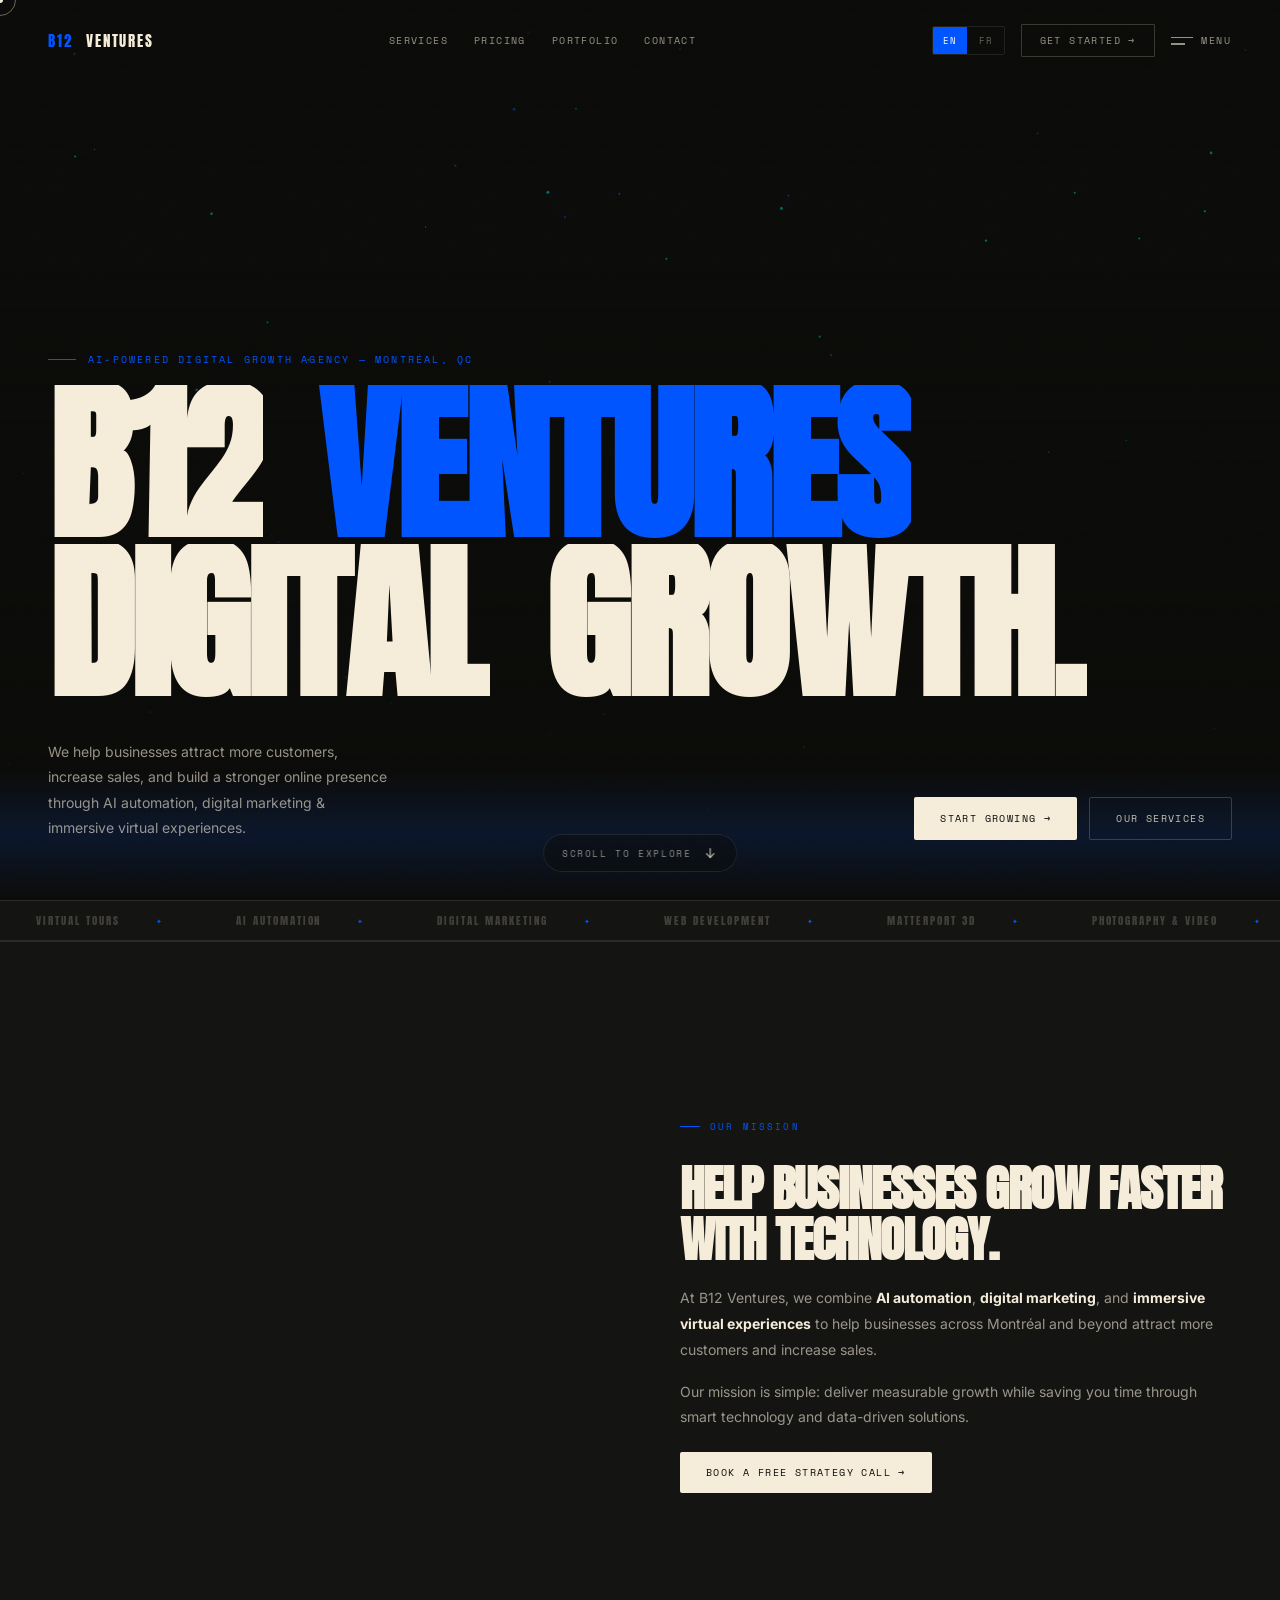
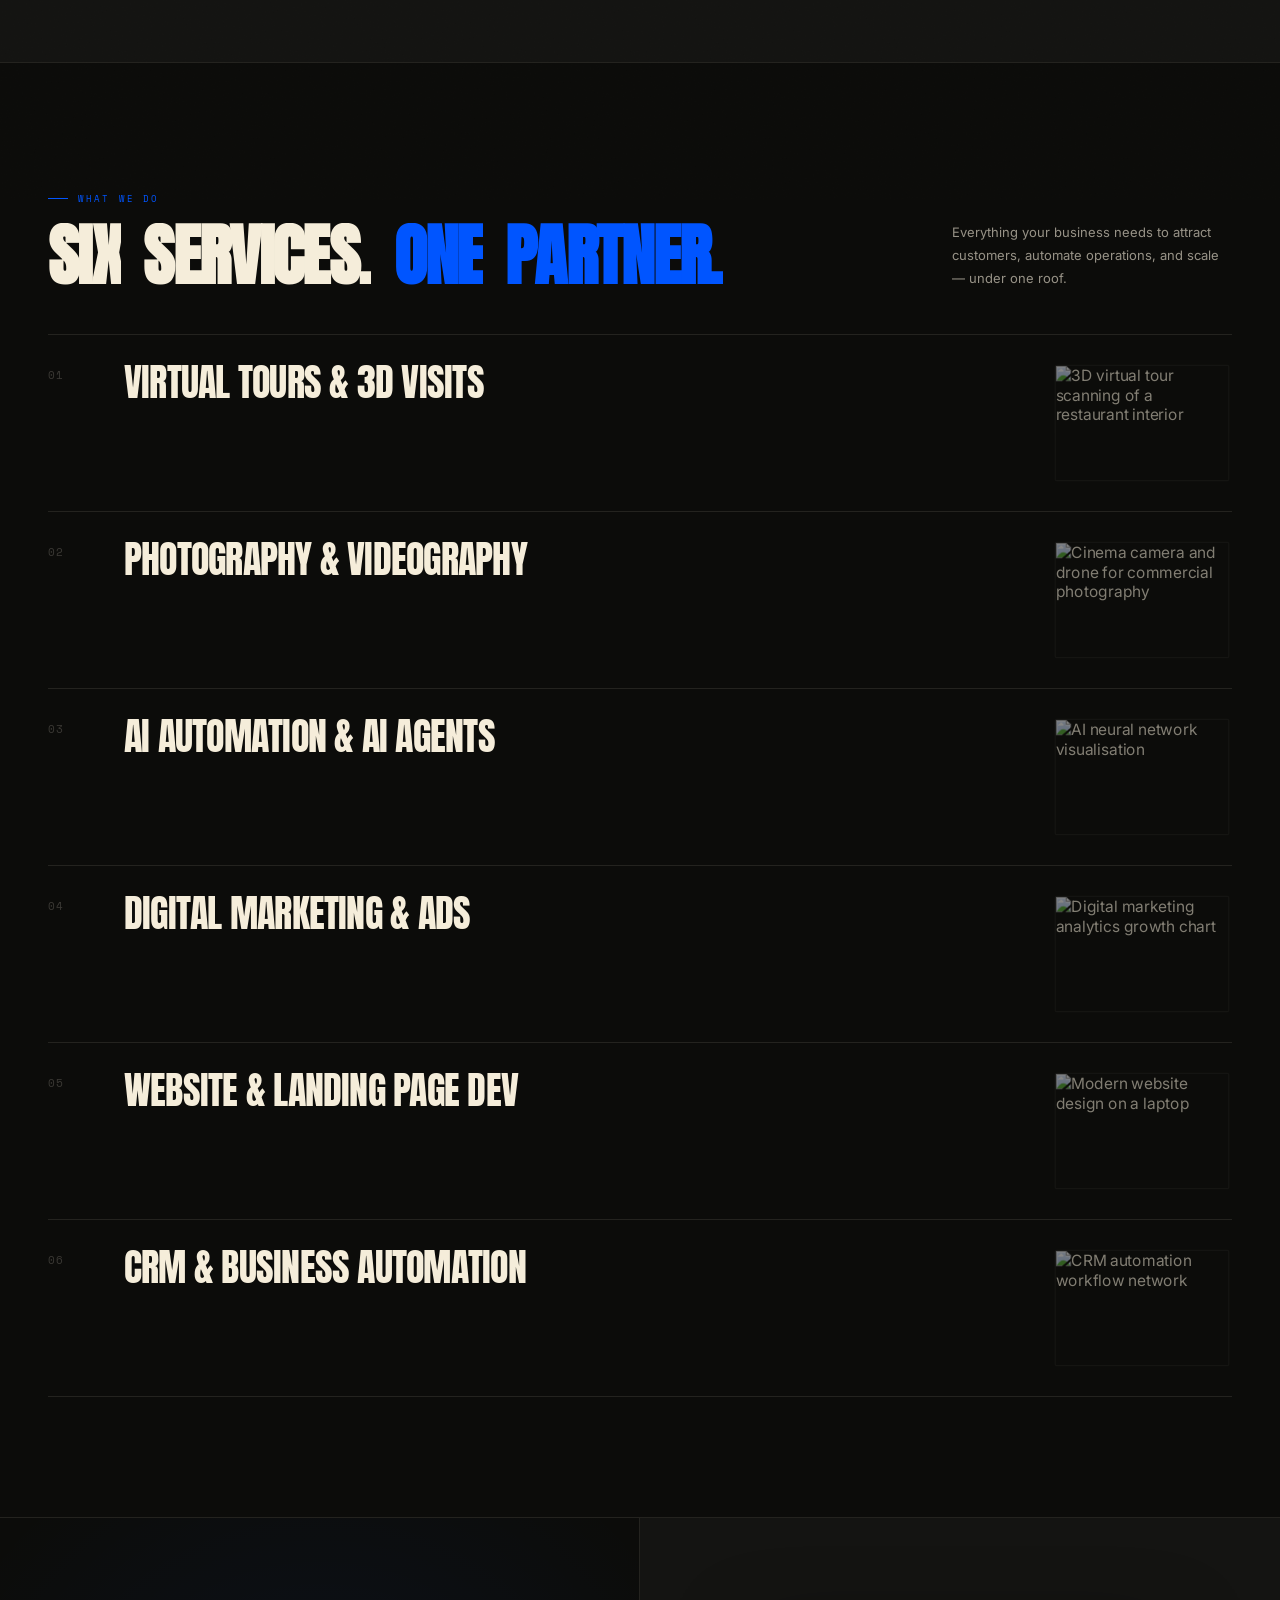
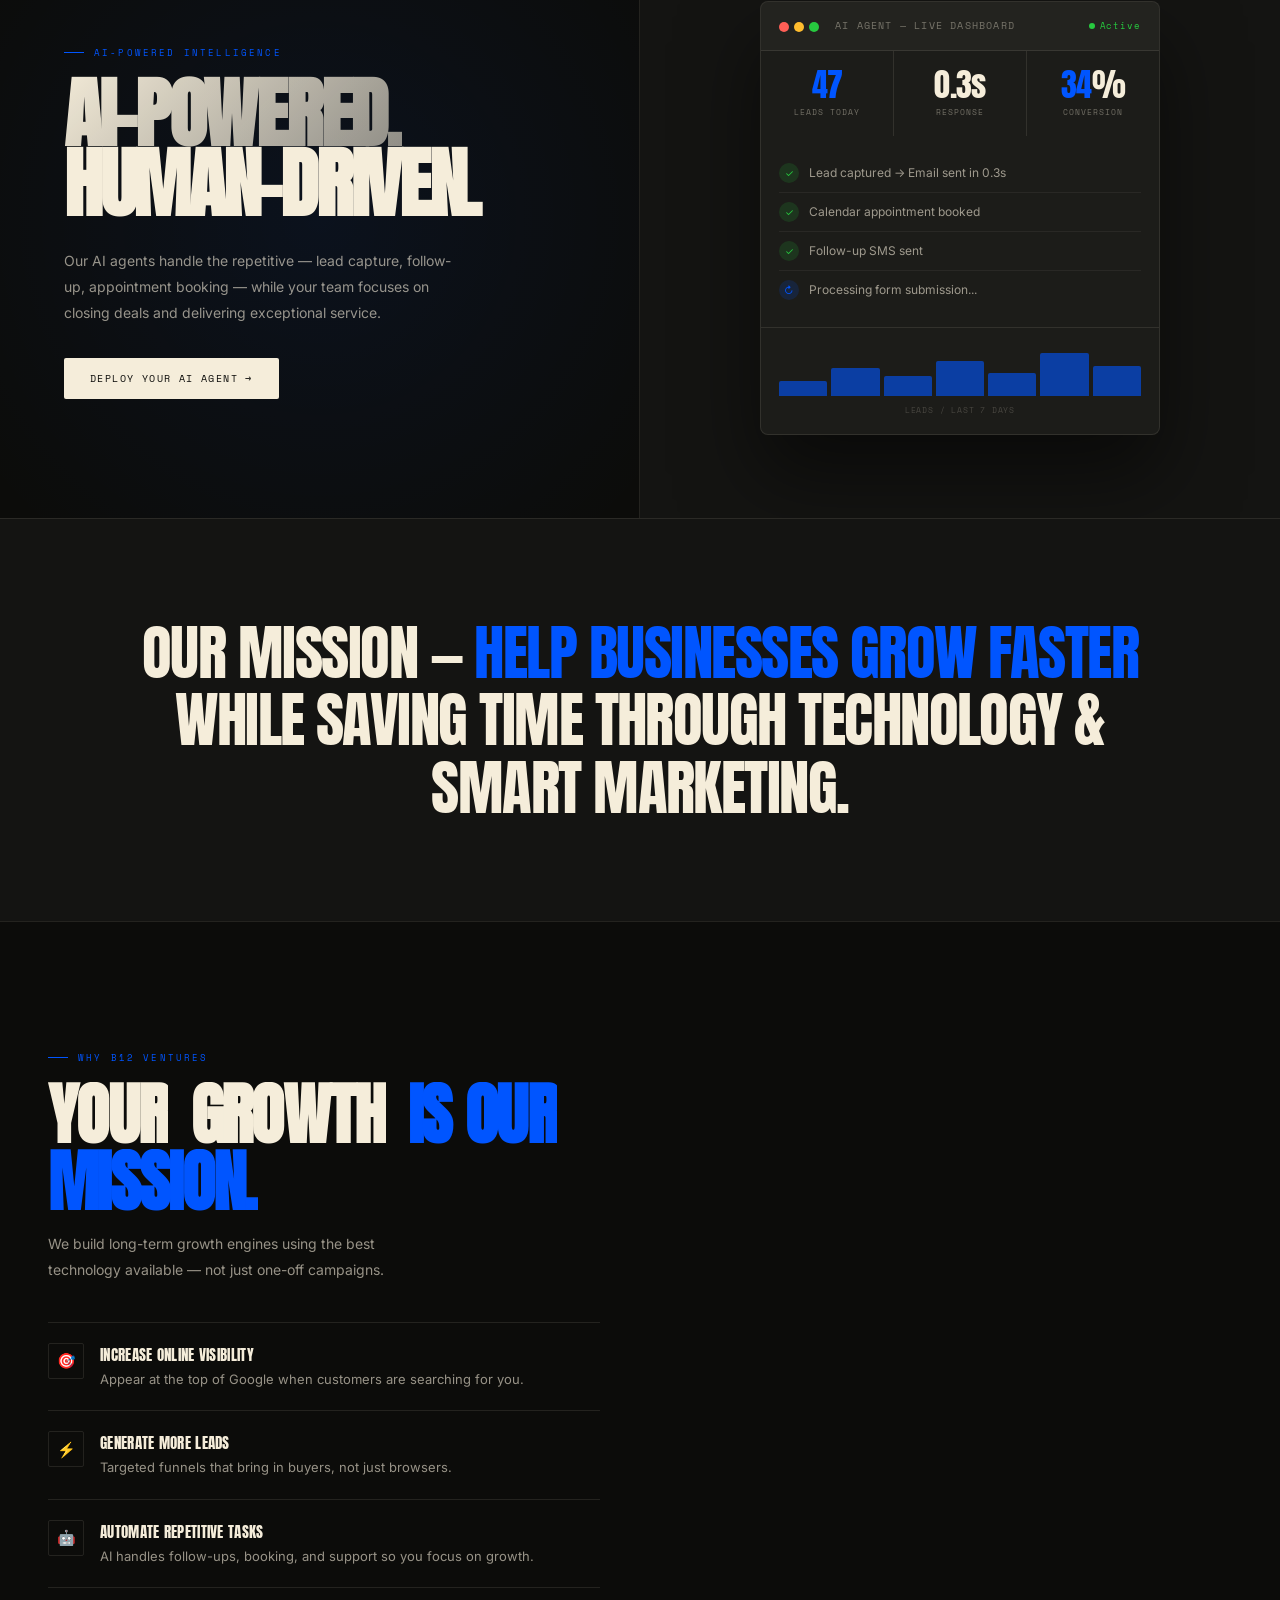
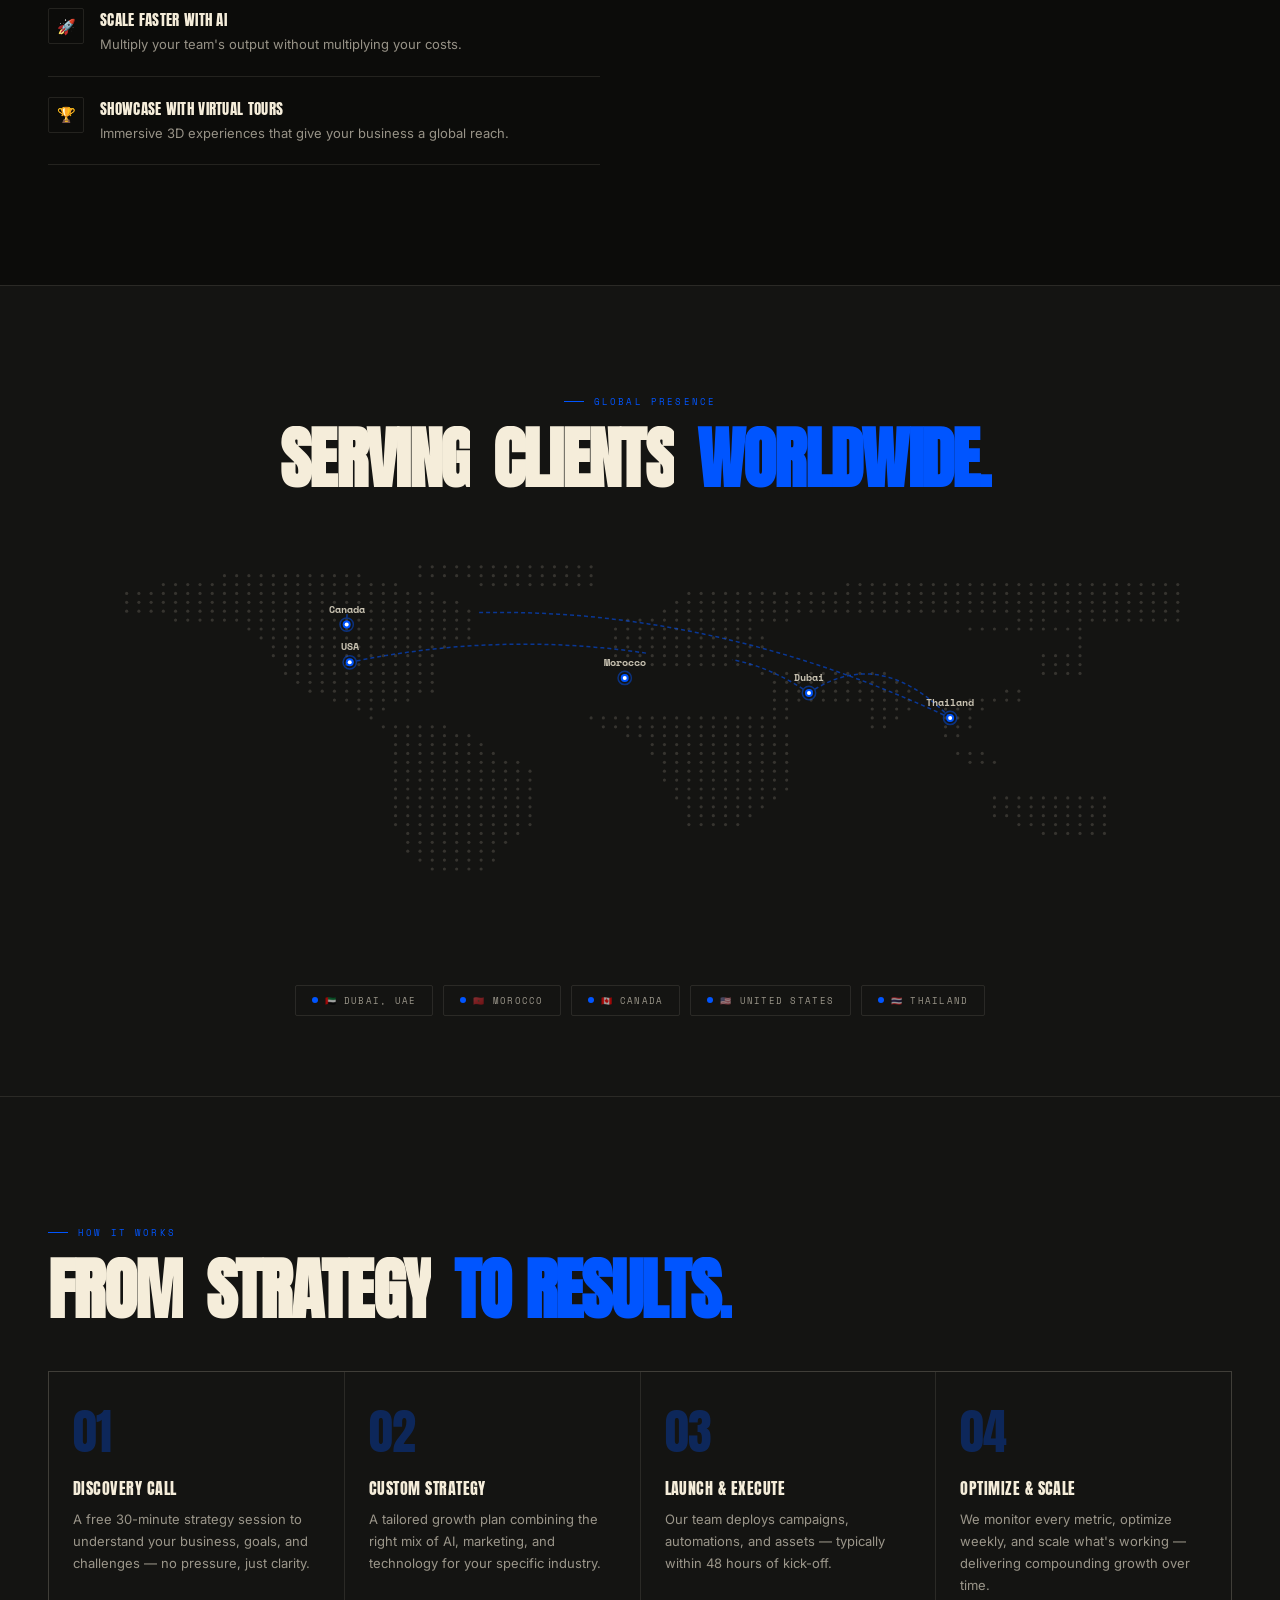
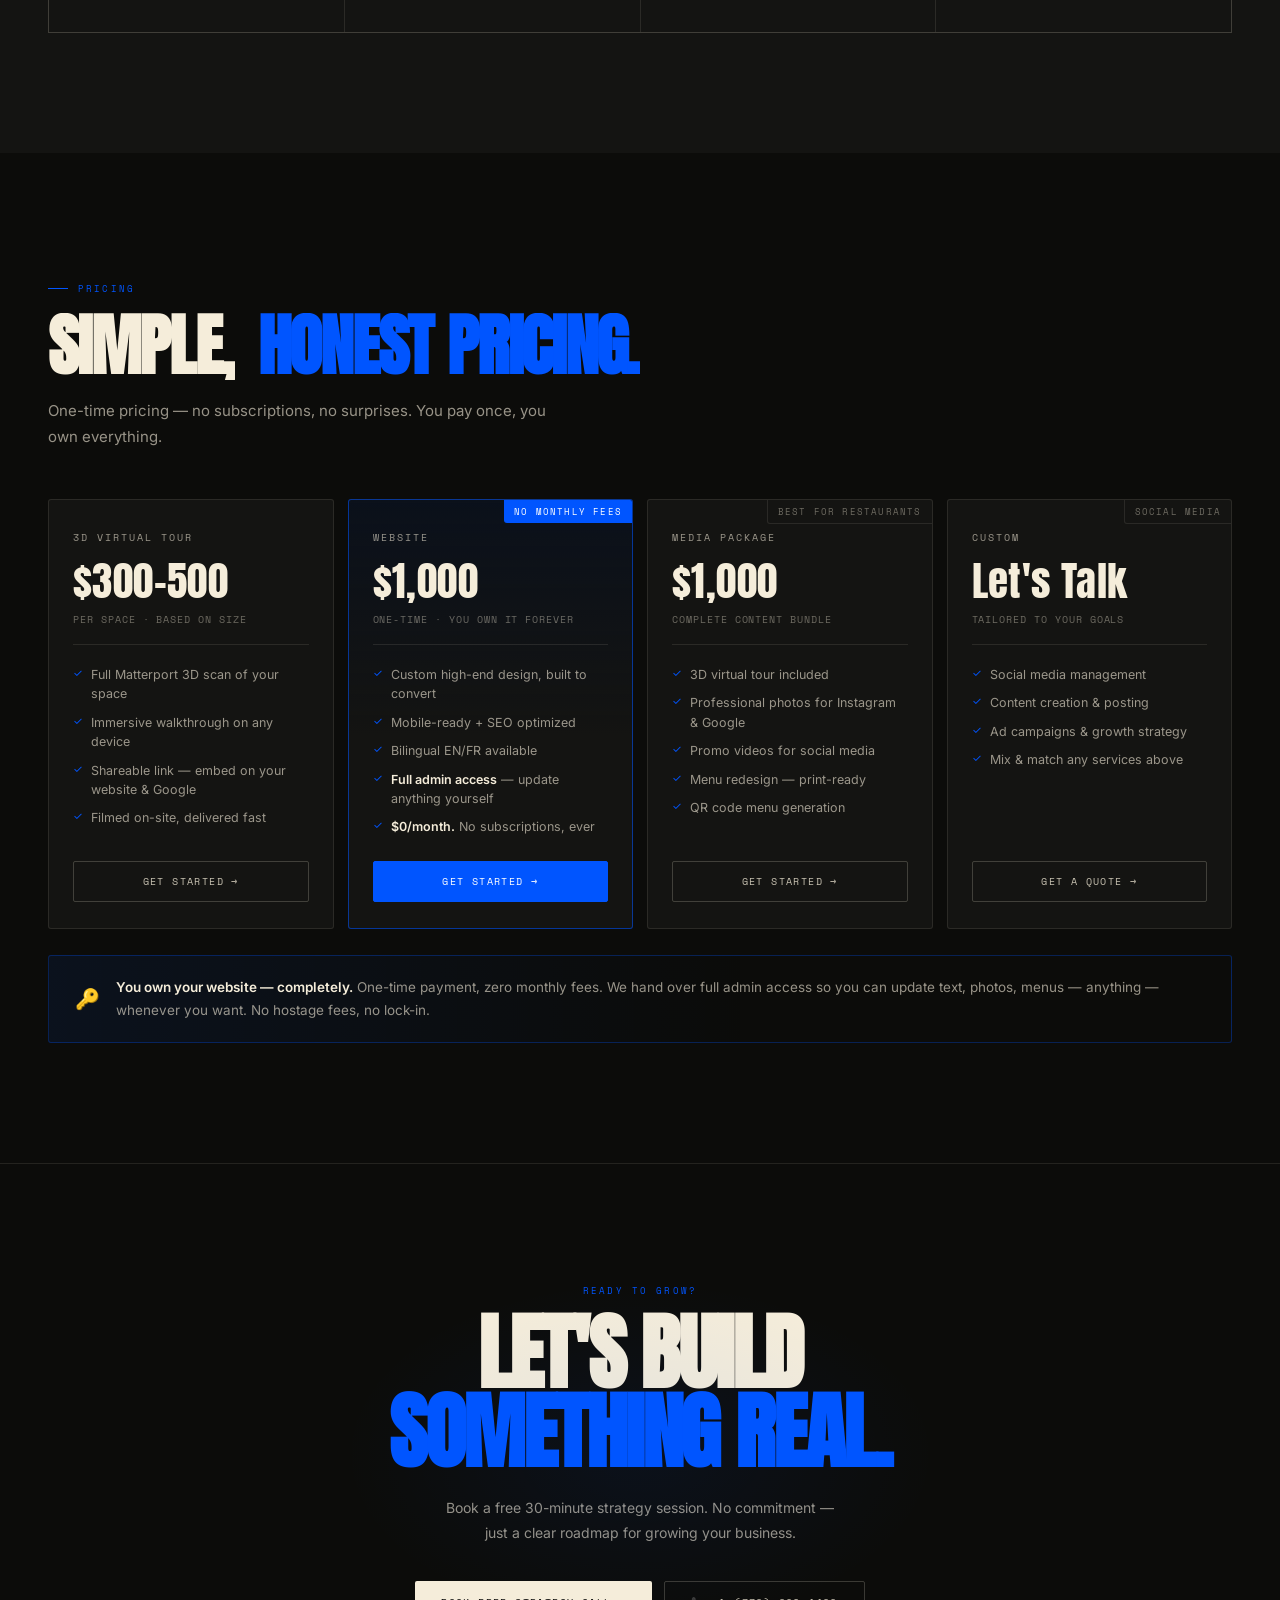
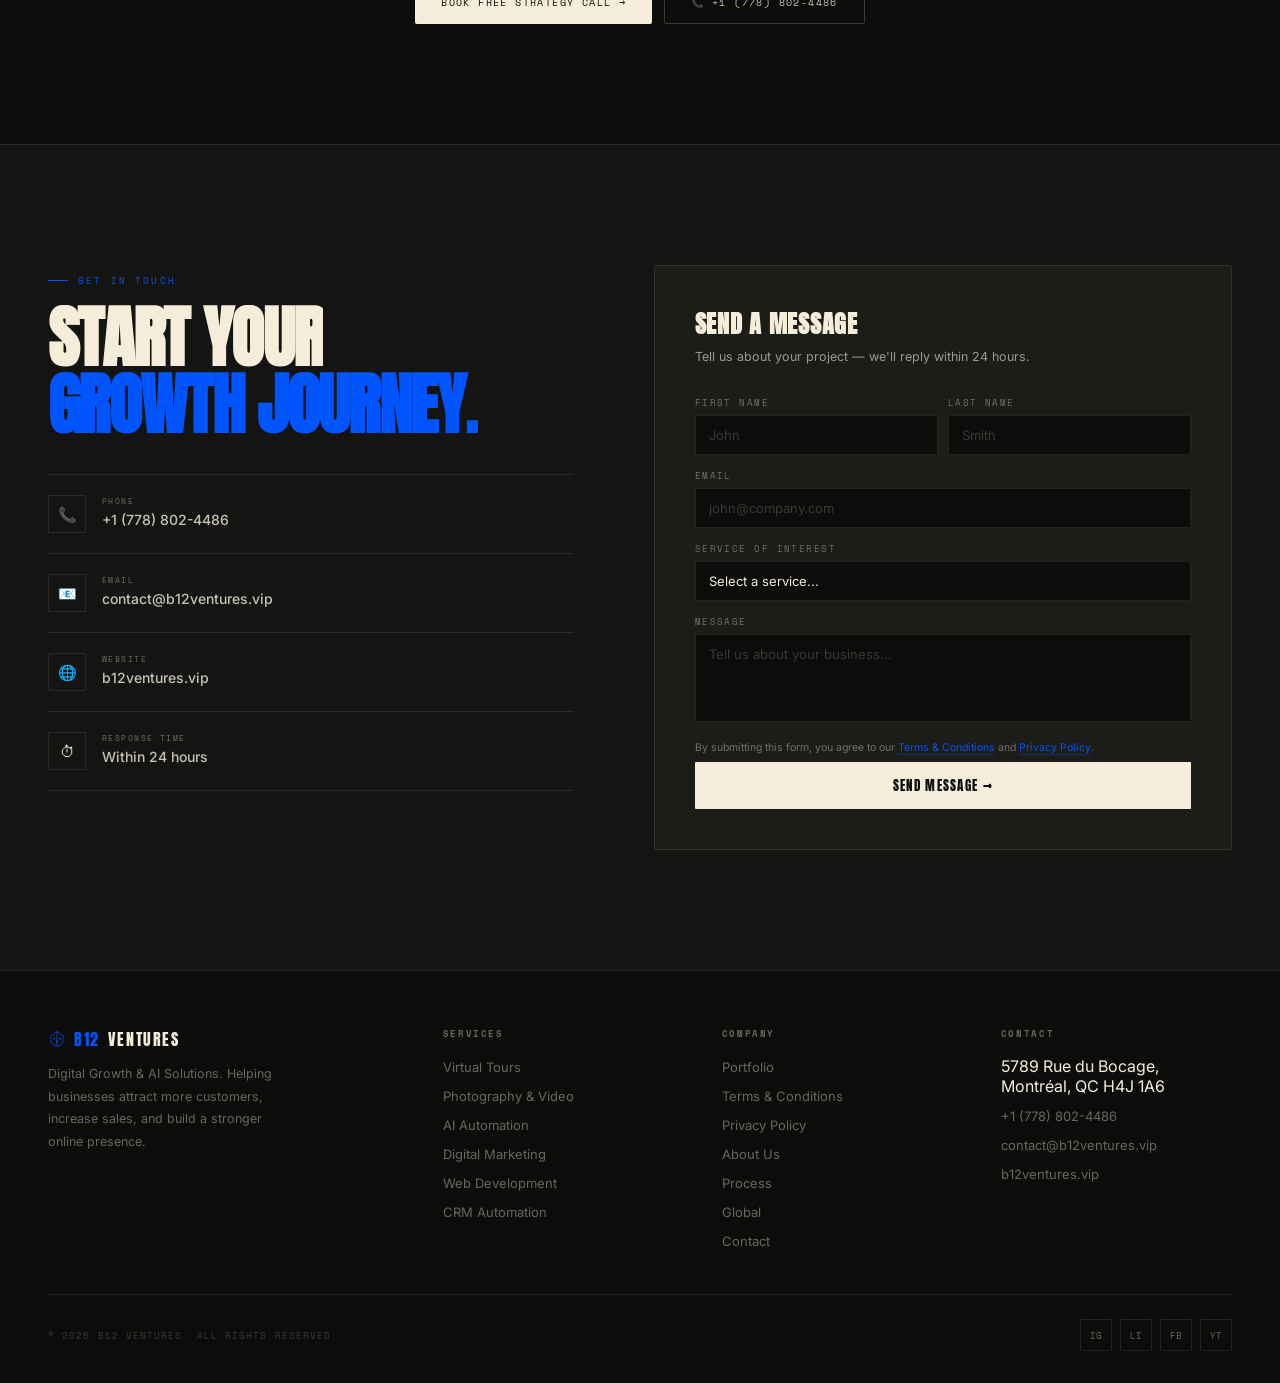
==== index.html @ 4dca7207 "Add files via upload" ====
<!DOCTYPE html>
<html lang="en" dir="ltr" id="html-root">
<head>
<meta charset="UTF-8"/><meta name="viewport" content="width=device-width,initial-scale=1.0"/>
<title>B12 VENTURES — Digital Growth & AI Solutions</title>
<link rel="preconnect" href="https://fonts.googleapis.com"/>
<link rel="preconnect" href="https://fonts.gstatic.com" crossorigin/>
<link href="https://fonts.googleapis.com/css2?family=Anton&family=Inter:wght@300;400;500;600&family=Space+Mono:ital,wght@0,400;0,700&display=swap" rel="stylesheet"/>
<style>
:root{
  --bg:#0c0c0a;--bg2:#141412;--bg3:#1c1c19;
  --cream:#f5edda;--c80:rgba(245,237,218,.8);--c60:rgba(245,237,218,.6);
  --c40:rgba(245,237,218,.4);--c20:rgba(245,237,218,.2);--c10:rgba(245,237,218,.1);
  --c06:rgba(245,237,218,.06);--c03:rgba(245,237,218,.03);
  --blue:#0055ff;--blue-lo:rgba(0,85,255,.15);
  --mono:'Space Mono',monospace;--disp:'Anton',sans-serif;--body:'Inter',sans-serif;
  --ease-out:cubic-bezier(.16,1,.3,1);--ease-in:cubic-bezier(.7,0,.84,0);
}
*,*::before,*::after{box-sizing:border-box;margin:0;padding:0}
html{scrollbar-width:thin;scrollbar-color:var(--c20) transparent}
::-webkit-scrollbar{width:3px}::-webkit-scrollbar-thumb{background:var(--c20);border-radius:2px}
body{font-family:var(--body);background:var(--bg);color:var(--cream);overflow-x:hidden;-webkit-font-smoothing:antialiased}
a{color:inherit;text-decoration:none}
button{cursor:pointer;font-family:inherit;border:none;background:none;color:inherit}
body:not(.touch) *{cursor:none}

/* GRAIN */
#grain{position:fixed;inset:-100%;width:300%;height:300%;
  background-image:url("data:image/svg+xml,%3Csvg xmlns='http://www.w3.org/2000/svg' width='512' height='512'%3E%3Cfilter id='n'%3E%3CfeTurbulence type='fractalNoise' baseFrequency='.75' numOctaves='4' stitchTiles='stitch'/%3E%3C/filter%3E%3Crect width='100%25' height='100%25' filter='url(%23n)' opacity='.06'/%3E%3C/svg%3E");
  opacity:.18;pointer-events:none;z-index:9000;animation:grain .3s steps(3) infinite}
@keyframes grain{0%,100%{transform:translate(0,0)}25%{transform:translate(-2%,-3%)}50%{transform:translate(3%,2%)}75%{transform:translate(-1%,4%)}}

/* CURSOR */
#cur-dot{position:fixed;width:6px;height:6px;background:var(--cream);border-radius:50%;pointer-events:none;z-index:9999;transform:translate(-50%,-50%);transition:width .2s var(--ease-out),height .2s,opacity .2s}
#cur-ring{position:fixed;width:32px;height:32px;border:1px solid var(--c40);border-radius:50%;pointer-events:none;z-index:9998;transform:translate(-50%,-50%);transition:width .15s var(--ease-out),height .15s,border-color .2s}
#cur-dot.hv{width:0;height:0;opacity:0}
#cur-ring.hv{width:52px;height:52px;border-color:rgba(0,85,255,.7)}

/* LOADER */
#loader{position:fixed;inset:0;z-index:8000;background:var(--bg);display:flex;align-items:center;justify-content:center;flex-direction:column;gap:16px;transition:opacity .6s,visibility .6s}
#loader.done{opacity:0;visibility:hidden;pointer-events:none}
.ld-logo{font-family:var(--disp);font-size:clamp(32px,5vw,56px);letter-spacing:.08em}
.ld-logo span{color:var(--blue)}
.ld-bar{width:120px;height:1px;background:var(--c10);position:relative;overflow:hidden}
.ld-bar::after{content:'';position:absolute;left:-100%;top:0;width:100%;height:100%;background:var(--blue);animation:ldbar 1.4s var(--ease-out) forwards}
@keyframes ldbar{to{left:0}}

/* FULLSCREEN MENU */
#fullmenu{position:fixed;inset:0;z-index:900;background:var(--bg2);display:flex;align-items:center;justify-content:center;opacity:0;visibility:hidden;transition:opacity .5s var(--ease-out),visibility .5s}
#fullmenu.open{opacity:1;visibility:visible}
.fm-inner{display:flex;flex-direction:column;align-items:center;gap:4px}
.fm-link{font-family:var(--disp);font-size:clamp(40px,8vw,90px);letter-spacing:-.01em;text-transform:uppercase;color:var(--c20);display:block;overflow:hidden;transition:color .3s}
.fm-link span{display:block;transform:translateY(110%);transition:transform .7s var(--ease-out)}
#fullmenu.open .fm-link span{transform:none}
#fullmenu.open .fm-link:nth-child(1) span{transition-delay:.05s}
#fullmenu.open .fm-link:nth-child(2) span{transition-delay:.12s}
#fullmenu.open .fm-link:nth-child(3) span{transition-delay:.19s}
#fullmenu.open .fm-link:nth-child(4) span{transition-delay:.26s}
#fullmenu.open .fm-link:nth-child(5) span{transition-delay:.33s}
#fullmenu.open .fm-link:nth-child(6) span{transition-delay:.40s}
#fullmenu.open .fm-link:nth-child(7) span{transition-delay:.47s}
.fm-link:hover{color:var(--cream)}
.fm-foot{position:absolute;bottom:36px;left:0;right:0;display:flex;justify-content:space-between;padding:0 48px;font-family:var(--mono);font-size:10px;letter-spacing:.14em;text-transform:uppercase;color:var(--c40)}

/* NAV */
#nav{position:fixed;top:0;left:0;right:0;z-index:1000;display:flex;align-items:center;justify-content:space-between;padding:24px 48px;transition:padding .4s var(--ease-out),background .4s,border-color .4s}
#nav.scrolled{padding:14px 48px;background:rgba(12,12,10,.9);backdrop-filter:blur(20px);border-bottom:1px solid var(--c10)}
.nav-logo{font-family:var(--disp);font-size:15px;letter-spacing:.12em;display:flex;align-items:center;gap:8px;z-index:10}
.nav-logo-b{color:var(--blue)}
.nav-right{display:flex;align-items:center;gap:16px}

/* LANGUAGE SWITCHER */
.lang-sw{display:flex;align-items:center;gap:2px;border:1px solid var(--c10);border-radius:2px;overflow:hidden}
.lang-btn{font-family:var(--mono);font-size:9px;letter-spacing:.14em;text-transform:uppercase;padding:7px 10px;color:var(--c40);transition:all .2s;background:none;border:none}
.lang-btn.active{background:var(--blue);color:#fff}
.lang-btn:hover:not(.active){color:var(--cream)}
.nav-cta{font-family:var(--mono);font-size:10px;letter-spacing:.14em;text-transform:uppercase;color:var(--c60);border:1px solid var(--c20);padding:8px 18px;border-radius:1px;transition:all .25s;display:none}
.nav-cta:hover{color:var(--cream);border-color:var(--cream)}
@media(min-width:769px){.nav-cta{display:block}}
.menu-btn{font-family:var(--mono);font-size:10px;letter-spacing:.18em;text-transform:uppercase;color:var(--c60);display:flex;align-items:center;gap:8px;transition:color .25s}
.menu-btn:hover{color:var(--cream)}
.menu-bars{display:flex;flex-direction:column;gap:5px;width:22px}
.menu-bars span{display:block;height:1.5px;background:currentColor;transition:all .4s var(--ease-out)}
.menu-bars span:first-child{width:22px}.menu-bars span:last-child{width:14px}
.menu-bars.open span:first-child{transform:rotate(45deg) translateY(3.5px)}
.menu-bars.open span:last-child{transform:rotate(-45deg) translateY(-3.5px);width:22px}

/* HERO */
#hero{position:relative;height:100vh;min-height:600px;overflow:hidden;display:flex;align-items:flex-end}
#hero-canvas{position:absolute;inset:0;width:100%;height:100%;z-index:1}
.hero-bg{position:absolute;inset:-10%;width:120%;height:120%;z-index:0;background:url('https://images.unsplash.com/photo-1451187580459-43490279c0fa?w=1800&q=80&auto=format&fit=crop') center/cover no-repeat;opacity:.1;will-change:transform}
.hero-vig{position:absolute;inset:0;z-index:2;pointer-events:none;background:linear-gradient(to top,var(--bg) 0%,rgba(12,12,10,.6) 40%,transparent 70%),linear-gradient(to bottom,var(--bg) 0%,transparent 18%)}
.hero-content{position:relative;z-index:3;width:100%;padding:0 48px 60px}
.hero-kicker{font-family:var(--mono);font-size:10px;letter-spacing:.22em;text-transform:uppercase;color:var(--blue);display:flex;align-items:center;gap:12px;margin-bottom:18px;opacity:0;transform:translateY(16px)}
.hero-kicker::before{content:'';width:28px;height:1px;background:var(--blue);display:block}
.hero-kicker.in{opacity:1;transform:none;transition:opacity .8s var(--ease-out) .2s,transform .8s var(--ease-out) .2s}
.hero-title{font-family:var(--disp);font-size:clamp(68px,13.5vw,196px);letter-spacing:-.02em;line-height:.92;text-transform:uppercase;margin-bottom:36px}
.hw{display:inline-block;overflow:hidden;vertical-align:bottom;margin-right:.1em}
.hw .hi{display:inline-block;transform:translateY(110%) skewY(4deg);transition:transform .9s var(--ease-out)}
.hw.in .hi{transform:none}
.hw.in:nth-child(1) .hi{transition-delay:.1s}.hw.in:nth-child(2) .hi{transition-delay:.2s}
.hw.in:nth-child(3) .hi{transition-delay:.3s}.hw.in:nth-child(4) .hi{transition-delay:.4s}
.accent{color:var(--blue)}
.hero-bottom{display:flex;align-items:flex-end;justify-content:space-between;flex-wrap:wrap;gap:24px;opacity:0;transform:translateY(20px)}
.hero-bottom.in{opacity:1;transform:none;transition:opacity .8s var(--ease-out) .7s,transform .8s var(--ease-out) .7s}
.hero-desc{font-size:14px;line-height:1.8;color:var(--c60);max-width:340px}
.hero-ctas{display:flex;gap:12px;flex-wrap:wrap}
.hero-scroll{position:absolute;bottom:32px;right:48px;z-index:4;display:flex;flex-direction:column;align-items:center;gap:8px}
.hero-scroll-txt{font-family:var(--mono);font-size:8px;letter-spacing:.2em;text-transform:uppercase;color:var(--c20);writing-mode:vertical-rl;transform:rotate(180deg)}
.hero-scroll-line{width:1px;height:48px;background:linear-gradient(to bottom,var(--c40),transparent);animation:sline 2s ease-in-out infinite}
@keyframes sline{0%,100%{opacity:.5}50%{opacity:1}}

/* BUTTONS */
.btn{position:relative;display:inline-flex;align-items:center;gap:10px;font-family:var(--mono);font-size:10px;letter-spacing:.14em;text-transform:uppercase;padding:13px 26px;border-radius:2px;overflow:hidden;transition:color .3s}
.btn::before{content:'';position:absolute;inset:0;transform:translateY(101%);transition:transform .35s var(--ease-out)}
.btn:hover::before{transform:none}
.btn span{position:relative;z-index:1}
.btn-solid{background:var(--cream);color:var(--bg)}.btn-solid::before{background:var(--blue)}
.btn-solid:hover{color:#fff}
.btn-border{border:1px solid var(--c20);color:var(--c80)}.btn-border::before{background:rgba(245,237,218,.08)}
.btn-border:hover{border-color:var(--cream);color:var(--cream)}

/* MARQUEE */
.mqwrap{overflow:hidden;border-top:1px solid var(--c10);border-bottom:1px solid var(--c10);background:var(--bg2);padding:11px 0}
.mqtrack{display:flex;white-space:nowrap;width:max-content;animation:mq 28s linear infinite}
.mqwrap:hover .mqtrack{animation-play-state:paused}
@keyframes mq{from{transform:translateX(0)}to{transform:translateX(-50%)}}
.mqi{display:inline-flex;align-items:center;font-family:var(--disp);font-size:11px;letter-spacing:.18em;text-transform:uppercase;color:var(--c20);padding:0 36px}
.mqi::after{content:'✦';font-size:7px;color:var(--blue);margin-left:36px}

/* SHARED SECTION */
.sec{padding:120px 0}
.wrap{max-width:1440px;margin:0 auto;padding:0 48px}
.sec-lbl{font-family:var(--mono);font-size:9px;letter-spacing:.24em;text-transform:uppercase;color:var(--blue);display:inline-flex;align-items:center;gap:10px;margin-bottom:18px}
.sec-lbl::before{content:'';width:20px;height:1px;background:var(--blue);display:block}

/* SPLIT TITLE */
.st{font-family:var(--disp);font-size:clamp(36px,5.2vw,76px);letter-spacing:-.025em;line-height:1;text-transform:uppercase}
.st .sw{display:inline-block;overflow:hidden;vertical-align:bottom;margin-right:.12em}
.st .si{display:inline-block;transform:translateY(110%);transition:transform .85s var(--ease-out)}
.st.vis .sw:nth-child(1) .si{transform:none;transition-delay:.04s}
.st.vis .sw:nth-child(2) .si{transform:none;transition-delay:.1s}
.st.vis .sw:nth-child(3) .si{transform:none;transition-delay:.16s}
.st.vis .sw:nth-child(4) .si{transform:none;transition-delay:.22s}
.st.vis .sw:nth-child(5) .si{transform:none;transition-delay:.28s}
.st.vis .sw:nth-child(6) .si{transform:none;transition-delay:.34s}
.st.vis .sw:nth-child(7) .si{transform:none;transition-delay:.40s}

/* REVEAL */
.rv{opacity:0;transform:translateY(26px);transition:opacity .85s var(--ease-out),transform .85s var(--ease-out)}
.rv.vis{opacity:1;transform:none}
.rv.d1{transition-delay:.08s}.rv.d2{transition-delay:.16s}.rv.d3{transition-delay:.24s}
.rv.d4{transition-delay:.32s}.rv.d5{transition-delay:.40s}

/* ABOUT */
#about{background:var(--bg2);border-top:1px solid var(--c10)}
.ab-grid{display:grid;grid-template-columns:1fr 1fr;gap:80px;align-items:center}
.ab-img{position:relative;height:480px;overflow:hidden;clip-path:inset(0 100% 0 0);transition:clip-path 1.2s var(--ease-out)}
.ab-img.vis{clip-path:inset(0 0% 0 0)}
.ab-h{font-family:var(--disp);font-size:clamp(28px,3.8vw,52px);letter-spacing:-.02em;text-transform:uppercase;line-height:1.05;margin:12px 0 20px}
.ab-p{font-size:14px;line-height:1.85;color:var(--c60);margin-bottom:16px}
.ab-p strong{color:var(--cream)}

/* SERVICES */
#services{background:var(--bg);border-top:1px solid var(--c10)}
.svc-hd{display:flex;align-items:flex-end;justify-content:space-between;flex-wrap:wrap;gap:28px;margin-bottom:44px}
.svc-hd-r{font-size:13px;line-height:1.75;color:var(--c60);max-width:280px}
.svc-list{border-top:1px solid var(--c10)}
.svc-row{display:grid;grid-template-columns:56px 1fr 180px;gap:20px;align-items:start;padding:28px 0;border-bottom:1px solid var(--c10);position:relative;transition:padding .35s var(--ease-out)}
.svc-row:hover{padding:28px 18px;margin:0 -18px}
.svc-row::after{content:'';position:absolute;left:0;bottom:-1px;width:0;height:1px;background:var(--blue);transition:width .7s var(--ease-out)}
.svc-row:hover::after{width:100%}
.svc-num{font-family:var(--mono);font-size:11px;letter-spacing:.1em;color:var(--c20);padding-top:4px}
.svc-nm{font-family:var(--disp);font-size:clamp(22px,3vw,44px);letter-spacing:-.02em;text-transform:uppercase;line-height:1;transition:color .3s}
.svc-row:hover .svc-nm{color:var(--blue)}
.svc-exp{display:grid;grid-template-rows:0fr;transition:grid-template-rows .5s var(--ease-out)}
.svc-exp-in{overflow:hidden}
.svc-row:hover .svc-exp{grid-template-rows:1fr}
.svc-exp-c{padding-top:12px;font-size:13px;color:var(--c60);line-height:1.75;max-width:500px}
.tags{display:flex;flex-wrap:wrap;gap:6px;margin-top:10px}
.tag{font-family:var(--mono);font-size:9px;letter-spacing:.1em;text-transform:uppercase;color:var(--c40);border:1px solid var(--c10);padding:4px 8px;border-radius:1px}
.svc-img{height:120px;overflow:hidden;border-radius:2px;border:1px solid var(--c10);opacity:.5;transform:scale(.97);transition:opacity .45s var(--ease-out),transform .45s var(--ease-out),border-color .45s}
.svc-img img{width:100%;height:100%;object-fit:cover;display:block;transition:transform .6s var(--ease-out)}
.svc-row:hover .svc-img{opacity:1;transform:none;border-color:rgba(0,85,255,.4)}
.svc-row:hover .svc-img img{transform:scale(1.06)}

/* ── SPLITE SECTION ── */
#splite{background:var(--bg);border-top:1px solid var(--c10);overflow:hidden;min-height:600px;display:flex}
.splite-wrap{display:grid;grid-template-columns:1fr 1fr;width:100%;min-height:600px}
.splite-left{position:relative;padding:80px 64px;display:flex;flex-direction:column;justify-content:center;overflow:hidden;border-right:1px solid var(--c10)}
.splite-spotlight{position:absolute;inset:0;pointer-events:none;background:radial-gradient(600px at 50% 50%,rgba(0,85,255,.08),transparent 70%);transition:background .15s;z-index:0}
.splite-left-content{position:relative;z-index:1}
.splite-sup{font-family:var(--mono);font-size:9px;letter-spacing:.24em;text-transform:uppercase;color:var(--blue);display:inline-flex;align-items:center;gap:10px;margin-bottom:20px}
.splite-sup::before{content:'';width:20px;height:1px;background:var(--blue);display:block}
.splite-h{font-family:var(--disp);font-size:clamp(44px,6vw,88px);letter-spacing:-.03em;text-transform:uppercase;line-height:.92;margin-bottom:28px}
.splite-h .gr{background:linear-gradient(135deg,var(--cream) 0%,rgba(245,237,218,.55) 100%);-webkit-background-clip:text;-webkit-text-fill-color:transparent;background-clip:text}
.splite-p{font-size:14px;line-height:1.85;color:var(--c60);max-width:400px;margin-bottom:32px}
.splite-right{position:relative;display:flex;align-items:center;justify-content:center;padding:60px 48px;background:var(--bg2);perspective:800px}
/* AI Dashboard Card */
.ai-card{width:100%;max-width:400px;background:var(--bg3);border:1px solid var(--c10);border-radius:8px;overflow:hidden;transform-style:preserve-3d;transition:transform .12s var(--ease-out);box-shadow:0 40px 80px rgba(0,0,0,.5)}
.ai-card-bar{display:flex;align-items:center;gap:7px;padding:14px 18px;border-bottom:1px solid var(--c10);background:rgba(245,237,218,.03)}
.ai-card-dots span{width:10px;height:10px;border-radius:50%;display:inline-block;margin-right:5px}
.ai-card-dots .d1{background:#ff5f56}.ai-card-dots .d2{background:#ffbd2e}.ai-card-dots .d3{background:#27c93f}
.ai-card-title{font-family:var(--mono);font-size:10px;letter-spacing:.12em;text-transform:uppercase;color:var(--c40);margin-left:4px}
.ai-status{margin-left:auto;display:flex;align-items:center;gap:5px;font-family:var(--mono);font-size:9px;letter-spacing:.1em;color:#27c93f}
.ai-status::before{content:'';width:6px;height:6px;border-radius:50%;background:#27c93f;animation:pulse-g .9s ease-in-out infinite alternate}
@keyframes pulse-g{from{opacity:.4}to{opacity:1}}
.ai-metrics{display:grid;grid-template-columns:1fr 1fr 1fr;gap:1px;background:var(--c10)}
.ai-metric{background:var(--bg3);padding:18px;text-align:center}
.ai-m-val{font-family:var(--disp);font-size:clamp(22px,3vw,32px);letter-spacing:-.02em;color:var(--cream);line-height:1}
.ai-m-lbl{font-family:var(--mono);font-size:8px;letter-spacing:.12em;text-transform:uppercase;color:var(--c40);margin-top:5px}
.ai-m-val.blue{color:var(--blue)}
.ai-feed{padding:18px}
.ai-feed-row{display:flex;align-items:center;gap:10px;padding:9px 0;border-bottom:1px solid var(--c06);font-size:12px;color:var(--c60)}
.ai-feed-row:last-child{border-bottom:none}
.ai-feed-ic{width:20px;height:20px;border-radius:50%;display:flex;align-items:center;justify-content:center;font-size:10px;flex-shrink:0}
.ai-feed-ic.done{background:rgba(39,201,63,.15);color:#27c93f}
.ai-feed-ic.spin{background:rgba(0,85,255,.15);color:var(--blue);animation:spin 1.2s linear infinite}
@keyframes spin{to{transform:rotate(360deg)}}
.ai-graph{padding:18px;border-top:1px solid var(--c10)}
.ai-graph-bars{display:flex;align-items:flex-end;gap:4px;height:50px}
.ai-bar{flex:1;background:var(--blue);border-radius:2px 2px 0 0;opacity:.6;transition:opacity .2s}
.ai-bar:hover{opacity:1}
.ai-graph-lbl{font-family:var(--mono);font-size:8px;letter-spacing:.1em;text-transform:uppercase;color:var(--c20);margin-top:8px;text-align:center}

/* MISSION */
#mission{padding:100px 0;text-align:center;background:var(--bg2);border-top:1px solid var(--c10)}
.mission-body{font-family:var(--disp);font-size:clamp(30px,4.8vw,68px);letter-spacing:-.025em;text-transform:uppercase;line-height:1.1;max-width:1050px;margin:0 auto}
.mission-blue{color:var(--blue)}

/* WHY */
#why{background:var(--bg);border-top:1px solid var(--c10)}
.why-grid{display:grid;grid-template-columns:1fr 1fr;gap:80px;align-items:start}
.why-sub{font-size:14px;color:var(--c60);line-height:1.8;margin:16px 0 40px;max-width:380px}
.wf{display:flex;gap:16px;padding:20px 0;border-bottom:1px solid var(--c10);transition:all .3s;align-items:flex-start}
.wf:first-child{border-top:1px solid var(--c10)}
.wf:hover{padding:20px 12px;margin:0 -12px;background:var(--c03)}
.wf-ic{width:36px;height:36px;border:1px solid var(--c10);border-radius:2px;display:flex;align-items:center;justify-content:center;flex-shrink:0;font-size:15px}
.wf-h{font-family:var(--disp);font-size:15px;text-transform:uppercase;letter-spacing:.02em;margin-bottom:3px}
.wf-p{font-size:13px;color:var(--c60);line-height:1.65}
.why-photo{position:relative;height:560px;overflow:hidden;clip-path:inset(0 0 100% 0);transition:clip-path 1.2s var(--ease-out)}
.why-photo.vis{clip-path:inset(0 0 0% 0)}
.why-ov{position:absolute;inset:0;z-index:2;display:flex;flex-direction:column;justify-content:flex-end;padding:28px;background:linear-gradient(to top,rgba(12,12,10,.9) 0%,transparent 55%)}
.why-stats{display:flex;gap:28px;flex-wrap:wrap}
.wstat-n{font-family:var(--disp);font-size:clamp(28px,3.8vw,48px);letter-spacing:-.02em;color:var(--cream);line-height:1}
.wstat-l{font-family:var(--mono);font-size:8px;letter-spacing:.14em;text-transform:uppercase;color:var(--c40);margin-top:4px}
.cnt{color:var(--blue)}

/* ── WORLD MAP ── */
#mapzone{background:var(--bg2);border-top:1px solid var(--c10);padding:100px 0 80px}
.map-head{text-align:center;margin-bottom:56px}
.map-container{position:relative;width:100%;max-width:1100px;margin:0 auto}
#world-canvas{width:100%;display:block;border-radius:4px}
.map-locations{display:flex;flex-wrap:wrap;justify-content:center;gap:10px;margin-top:36px}
.map-loc{font-family:var(--mono);font-size:9px;letter-spacing:.14em;text-transform:uppercase;color:var(--c60);border:1px solid var(--c10);padding:8px 16px;border-radius:2px;display:flex;align-items:center;gap:7px;transition:all .25s}
.map-loc::before{content:'';width:6px;height:6px;border-radius:50%;background:var(--blue);animation:maploc 1.4s ease-in-out infinite alternate}
.map-loc:nth-child(2)::before{animation-delay:.2s}
.map-loc:nth-child(3)::before{animation-delay:.4s}
.map-loc:nth-child(4)::before{animation-delay:.6s}
.map-loc:nth-child(5)::before{animation-delay:.8s}
.map-loc:hover{border-color:var(--blue);color:var(--cream)}
@keyframes maploc{from{opacity:.3}to{opacity:1}}

/* PROCESS */
#process{background:var(--bg2);border-top:1px solid var(--c10)}
.ps-grid{display:grid;grid-template-columns:repeat(4,1fr);border:1px solid var(--c10);margin-top:48px;gap:1px;background:var(--c10)}
.ps{background:var(--bg2);padding:36px 24px;transition:background .3s}
.ps:hover{background:var(--bg3)}
.ps-n{font-family:var(--disp);font-size:48px;color:var(--blue);opacity:.3;line-height:1;margin-bottom:20px;letter-spacing:-.02em}
.ps-h{font-family:var(--disp);font-size:16px;text-transform:uppercase;letter-spacing:.03em;margin-bottom:8px}
.ps-p{font-size:13px;color:var(--c60);line-height:1.7}

/* CTA */
#ctaband{padding:120px 0;text-align:center;background:var(--bg);border-top:1px solid var(--c10);position:relative;overflow:hidden}
#ctaband::before{content:'';position:absolute;top:50%;left:50%;transform:translate(-50%,-50%);width:600px;height:350px;background:radial-gradient(ellipse,rgba(0,85,255,.07) 0%,transparent 70%);pointer-events:none}
.cta-sup{font-family:var(--mono);font-size:9px;letter-spacing:.24em;text-transform:uppercase;color:var(--blue);display:block;margin-bottom:16px}
.cta-h{font-family:var(--disp);font-size:clamp(42px,6.5vw,90px);letter-spacing:-.025em;text-transform:uppercase;line-height:.95;margin-bottom:24px}
.cta-sub{font-size:14px;color:var(--c60);line-height:1.8;max-width:400px;margin:0 auto 36px}
.cta-btns{display:flex;gap:12px;justify-content:center;flex-wrap:wrap}

/* CONTACT */
#contact{background:var(--bg2);border-top:1px solid var(--c10)}
.ct-grid{display:grid;grid-template-columns:1fr 1.1fr;gap:80px;align-items:start}
.ci-list{margin-top:36px;display:flex;flex-direction:column}
.ci{display:flex;gap:16px;align-items:flex-start;padding:20px 0;border-bottom:1px solid var(--c10);transition:all .3s}
.ci:first-child{border-top:1px solid var(--c10)}
.ci:hover{padding:20px 12px;margin:0 -12px;background:var(--c03)}
.ci-ic{width:38px;height:38px;border:1px solid var(--c10);border-radius:1px;display:flex;align-items:center;justify-content:center;font-size:15px;flex-shrink:0}
.ci-lbl{font-family:var(--mono);font-size:8px;letter-spacing:.18em;text-transform:uppercase;color:var(--c40);margin-bottom:4px}
.ci-val{font-size:14px;font-weight:500;color:var(--c80)}
.ci-val a:hover{color:var(--blue)}
.cf{background:var(--bg3);border:1px solid var(--c10);padding:40px;border-radius:2px}
.cf-h{font-family:var(--disp);font-size:24px;text-transform:uppercase;letter-spacing:.03em;margin-bottom:5px}
.cf-sub{font-size:12.5px;color:var(--c60);line-height:1.65;margin-bottom:28px}
.fg{margin-bottom:14px}
.fg label{display:block;font-family:var(--mono);font-size:9px;letter-spacing:.16em;text-transform:uppercase;color:var(--c40);margin-bottom:6px}
.fg input,.fg select,.fg textarea{width:100%;background:var(--bg);border:1px solid var(--c10);border-radius:1px;padding:11px 13px;font-size:13px;color:var(--cream);font-family:var(--body);outline:none;transition:border-color .25s,background .25s;resize:none;-webkit-appearance:none}
.fg input::placeholder,.fg textarea::placeholder{color:rgba(245,237,218,.2)}
.fg input:focus,.fg select:focus,.fg textarea:focus{border-color:var(--blue);background:rgba(0,85,255,.05)}
.fg select option{background:var(--bg3);color:var(--cream)}
.fg-row{display:grid;grid-template-columns:1fr 1fr;gap:10px}
.cf-consent{display:flex;align-items:flex-start;gap:10px;margin:4px 0;cursor:pointer}
.cf-consent input{margin-top:3px;width:14px;height:14px;flex-shrink:0;accent-color:var(--blue);cursor:pointer}
.cf-consent span{font-size:10.5px;line-height:1.6;color:var(--c40)}
.cf-legal{font-size:10.5px;line-height:1.6;color:var(--c40);margin:8px 0 4px}
.cf-legal a{color:var(--blue);border-bottom:1px solid rgba(0,85,255,.35)}
.cf-btn{width:100%;background:var(--cream);color:var(--bg);border:none;border-radius:1px;padding:14px;font-family:var(--disp);font-size:13px;letter-spacing:.1em;text-transform:uppercase;transition:all .3s var(--ease-out);display:flex;align-items:center;justify-content:center;gap:10px;margin-top:6px;position:relative;overflow:hidden}
.cf-btn::before{content:'';position:absolute;inset:0;background:var(--blue);transform:translateY(101%);transition:transform .35s var(--ease-out)}
.cf-btn:hover::before{transform:none}.cf-btn:hover{color:#fff}
.cf-btn-txt{position:relative;z-index:1}

/* FOOTER */
footer{background:var(--bg);border-top:1px solid var(--c10);padding:56px 0 32px}
.ft-grid{display:grid;grid-template-columns:1.5fr 1fr 1fr 1fr;gap:48px;margin-bottom:44px}
.ft-wm{font-family:var(--disp);font-size:16px;letter-spacing:.1em;margin-bottom:12px;display:flex;align-items:center;gap:8px}
.ft-wm .ft-acc{color:var(--blue)}
.ft-desc{font-size:12.5px;color:var(--c40);line-height:1.8;max-width:240px}
.ft-col h5{font-family:var(--mono);font-size:9px;letter-spacing:.18em;text-transform:uppercase;color:var(--c40);margin-bottom:16px}
.ft-col ul{list-style:none;display:flex;flex-direction:column;gap:9px}
.ft-col a{font-size:13px;color:var(--c40);transition:color .2s}
.ft-col a:hover{color:var(--cream)}
.ft-bot{display:flex;align-items:center;justify-content:space-between;padding-top:24px;border-top:1px solid var(--c10);flex-wrap:wrap;gap:12px}
.ft-copy{font-family:var(--mono);font-size:9px;letter-spacing:.12em;text-transform:uppercase;color:var(--c20)}
.ft-soc{display:flex;gap:8px}
.soc{width:32px;height:32px;border:1px solid var(--c10);border-radius:1px;display:flex;align-items:center;justify-content:center;font-family:var(--mono);font-size:9px;color:var(--c40);transition:all .22s}
.soc:hover{border-color:var(--c40);color:var(--cream)}


/* RESPONSIVE */
@media(max-width:1024px){.ps-grid{grid-template-columns:1fr 1fr}.ft-grid{grid-template-columns:1fr 1fr}.splite-wrap{grid-template-columns:1fr}}
@media(max-width:768px){
  #nav{padding:20px 24px}.wrap{padding:0 24px}.sec{padding:80px 0}
  .hero-content{padding:0 24px 48px}
  .ab-grid,.why-grid,.ct-grid{grid-template-columns:1fr}
  .svc-row{grid-template-columns:44px 1fr;padding:22px 0}.svc-img{display:none}
  .ps-grid{grid-template-columns:1fr}.ft-grid{grid-template-columns:1fr}
  .fg-row{grid-template-columns:1fr}.fm-foot{padding:0 24px}
  .splite-left{padding:52px 28px}.splite-right{padding:40px 24px}
}
/* ── Futuristic hero FX ── */
#fx-canvas{position:absolute;right:5vw;top:47%;transform:translateY(-56%);width:min(56vh,42vw);aspect-ratio:1;z-index:1;pointer-events:none;opacity:0;transition:opacity 1.4s var(--ease-out)}
#fx-canvas.on{opacity:1}
.hero-scan{position:absolute;left:0;right:0;height:130px;z-index:2;pointer-events:none;background:linear-gradient(to bottom,transparent,rgba(0,85,255,.14),transparent);mix-blend-mode:screen;animation:scanY 6.3s ease-in-out infinite alternate}
@keyframes scanY{from{top:-12%}to{top:96%}}
.explore-btn{position:absolute;bottom:28px;left:50%;z-index:4;display:flex;align-items:center;gap:10px;font-family:var(--mono);font-size:9px;letter-spacing:.18em;text-transform:uppercase;color:var(--c60);border:1px solid var(--c10);border-radius:999px;padding:10px 18px;background:rgba(12,12,10,.45);backdrop-filter:blur(6px);cursor:pointer;opacity:0;transform:translate(-50%,10px);animation:fadeUpBtn .8s var(--ease-out) 2.2s forwards;transition:color .3s,border-color .3s}
.explore-btn:hover{color:var(--cream);border-color:var(--c40)}
.explore-arrow svg{display:block;animation:bounceY 1.6s ease-in-out infinite}
@keyframes bounceY{0%,100%{transform:translateY(-2px)}50%{transform:translateY(3px)}}
@keyframes fadeUpBtn{to{opacity:1;transform:translate(-50%,0)}}
.nav-links{display:flex;gap:26px}
.nav-link{font-family:var(--mono);font-size:10px;letter-spacing:.14em;text-transform:uppercase;color:var(--c60);transition:color .3s}
.nav-link:hover{color:var(--cream)}
@media(max-width:1020px){.nav-links{display:none}}
@media(max-width:760px){#fx-canvas{display:none}.hero-scan{display:none}}
/* ── Pricing ── */
#pricing .pr-sub{font-size:15px;line-height:1.7;color:var(--c60);max-width:520px;margin:18px 0 50px}
.pr-grid{display:grid;grid-template-columns:repeat(4,1fr);gap:14px;align-items:stretch}
.prc{position:relative;border:1px solid var(--c10);border-radius:3px;padding:30px 24px 26px;background:var(--bg2);display:flex;flex-direction:column;overflow:hidden;transition:transform .4s var(--ease-out),border-color .4s}
.prc::before{content:'';position:absolute;inset:0;background:radial-gradient(420px circle at var(--mx,50%) var(--my,0%),rgba(0,85,255,.09),transparent 65%);opacity:0;transition:opacity .4s;pointer-events:none}
.prc:hover{transform:translateY(-6px);border-color:var(--c20)}
.prc:hover::before{opacity:1}
.prc.feat{border-color:rgba(0,85,255,.55);background:linear-gradient(180deg,rgba(0,85,255,.07),var(--bg2) 55%)}
.prc.feat{animation:prGlow 3.2s ease-in-out infinite}
@keyframes prGlow{0%,100%{box-shadow:0 0 0 0 rgba(0,85,255,0)}50%{box-shadow:0 0 34px -6px rgba(0,85,255,.35)}}
.prc-badge{position:absolute;top:0;right:0;background:var(--blue);color:#fff;font-family:var(--mono);font-size:8.5px;letter-spacing:.14em;text-transform:uppercase;padding:5px 10px;border-radius:0 0 0 3px}
.prc-badge.ghost{background:transparent;color:var(--c40);border:1px solid var(--c10);border-top:none;border-right:none}
.prc-name{font-family:var(--mono);font-size:10px;letter-spacing:.2em;text-transform:uppercase;color:var(--c60);margin-bottom:16px}
.prc-price{font-family:var(--disp);font-size:clamp(30px,3.2vw,42px);letter-spacing:.01em;line-height:1;color:var(--cream)}
.prc-price .sm{font-size:.55em;color:var(--blue)}
.prc-per{font-family:var(--mono);font-size:9.5px;letter-spacing:.1em;text-transform:uppercase;color:var(--c40);margin:10px 0 20px;padding-bottom:18px;border-bottom:1px solid var(--c10)}
.prc-feat{list-style:none;display:flex;flex-direction:column;gap:9px;margin-bottom:24px;flex-grow:1}
.prc-feat li{font-size:12.5px;line-height:1.55;color:var(--c60);padding-left:18px;position:relative}
.prc-feat li::before{content:'✓';position:absolute;left:0;color:var(--blue);font-size:11px}
.prc-feat li strong{color:var(--cream);font-weight:600}
.prc-btn{display:flex;align-items:center;justify-content:center;font-family:var(--mono);font-size:10px;letter-spacing:.14em;text-transform:uppercase;padding:12px;border:1px solid var(--c20);border-radius:2px;color:var(--c80);transition:all .3s}
.prc-btn:hover{background:var(--cream);color:var(--bg);border-color:var(--cream)}
.prc.feat .prc-btn{background:var(--blue);border-color:var(--blue);color:#fff}
.prc.feat .prc-btn:hover{background:var(--cream);border-color:var(--cream);color:var(--bg)}
.pr-note{margin-top:26px;border:1px solid rgba(0,85,255,.3);border-radius:3px;padding:20px 26px;display:flex;align-items:center;gap:16px;background:linear-gradient(90deg,rgba(0,85,255,.08),transparent 60%)}
.pr-note-ic{font-size:20px;flex-shrink:0}
.pr-note p{font-size:13.5px;line-height:1.7;color:var(--c60)}
.pr-note p strong{color:var(--cream);font-weight:600}
@media(max-width:1100px){.pr-grid{grid-template-columns:1fr 1fr}}
@media(max-width:640px){.pr-grid{grid-template-columns:1fr}.pr-note{flex-direction:column;text-align:center;gap:8px}}
</style>
</head>
<body>

<div id="grain" aria-hidden="true"></div>
<div id="cur-dot" aria-hidden="true"></div>
<div id="cur-ring" aria-hidden="true"></div>

<!-- LOADER -->
<div id="loader">
  <div class="ld-logo">B<span>12</span> VENTURES</div>
  <div class="ld-bar"></div>
</div>

<!-- FULLSCREEN MENU -->
<div id="fullmenu" role="dialog" aria-hidden="true">
  <nav class="fm-inner">
    <a class="fm-link" href="#services"  onclick="closeMenu()"><span data-i18n="nav_services">Services</span></a>
    <a class="fm-link" href="#about"     onclick="closeMenu()"><span data-i18n="nav_about">About</span></a>
    <a class="fm-link" href="#mapzone"   onclick="closeMenu()"><span data-i18n="nav_global">Global</span></a>
    <a class="fm-link" href="#process"   onclick="closeMenu()"><span data-i18n="nav_process">Process</span></a>
    <a class="fm-link" href="portfolio.html"><span data-i18n="nav_work">Portfolio</span></a>
    <a class="fm-link" href="#pricing"   onclick="closeMenu()"><span data-i18n="nav_pricing">Pricing</span></a>
    <a class="fm-link" href="#contact"   onclick="closeMenu()"><span style="color:var(--blue)" data-i18n="nav_contact">Contact</span></a>
  </nav>
  <div class="fm-foot">
    <span>+1 (778) 802-4486</span>
    <span>contact@b12ventures.vip</span>
  </div>
</div>

<!-- NAV -->
<nav id="nav">
  <a href="#hero" class="nav-logo">
    <span class="nav-logo-b">B12</span>&nbsp;VENTURES
  </a>
  <div class="nav-links" aria-label="Primary">
    <a class="nav-link" href="#services" data-i18n="nav_services">Services</a>
    <a class="nav-link" href="#pricing" data-i18n="nav_pricing">Pricing</a>
    <a class="nav-link" href="portfolio.html" data-i18n="nav_work">Portfolio</a>
    <a class="nav-link" href="#contact" data-i18n="nav_contact">Contact</a>
  </div>
  <div class="nav-right">
    <!-- Language Switcher -->
    <div class="lang-sw" role="group" aria-label="Language">
      <button class="lang-btn active" data-lang="en">EN</button>
      <button class="lang-btn" data-lang="fr">FR</button>
    </div>
    <a href="#contact" class="nav-cta" data-i18n="nav_cta">Get Started →</a>
    <button class="menu-btn" id="menu-btn" aria-expanded="false">
      <div class="menu-bars" id="menu-bars"><span></span><span></span></div>
      <span id="menu-txt" data-i18n="nav_menu">Menu</span>
    </button>
  </div>
</nav>

<!-- HERO -->
<section id="hero">
  <canvas id="hero-canvas" aria-hidden="true"></canvas>
  <div class="hero-bg" id="hero-bg" aria-hidden="true"></div>
  <div class="hero-vig" aria-hidden="true"></div>
  <canvas id="fx-canvas" aria-hidden="true"></canvas>
  <div class="hero-scan" aria-hidden="true"></div>
  <div class="hero-content">
    <div class="hero-kicker" id="hero-kicker">
      <span data-i18n="hero_kicker">AI-Powered Digital Growth Agency — Montréal, QC</span>
    </div>
    <h1 class="hero-title">
      <span class="hw" id="hw1"><span class="hi">B12</span></span>
      <span class="hw accent" id="hw2"><span class="hi" data-i18n="hero_t2">Ventures</span></span><br/>
      <span class="hw" id="hw3"><span class="hi" data-i18n="hero_t3">Digital</span></span>
      <span class="hw" id="hw4"><span class="hi" data-i18n="hero_t4">Growth.</span></span>
    </h1>
    <div class="hero-bottom" id="hero-bottom">
      <p class="hero-desc" data-i18n="hero_desc">We help businesses attract more customers, increase sales, and build a stronger online presence through AI automation, digital marketing &amp; immersive virtual experiences.</p>
      <div class="hero-ctas">
        <a href="#contact" class="btn btn-solid"><span data-i18n="hero_cta1">Start Growing →</span></a>
        <a href="#services" class="btn btn-border"><span data-i18n="hero_cta2">Our Services</span></a>
      </div>
    </div>
  </div>
  <button class="explore-btn" onclick="document.getElementById('about').scrollIntoView({behavior:'smooth'})">
    <span data-i18n="hero_scroll">Scroll to explore</span>
    <span class="explore-arrow">
      <svg width="16" height="16" viewBox="0 0 22 22" fill="none" xmlns="http://www.w3.org/2000/svg">
        <path d="M11 5V17" stroke="currentColor" stroke-width="2" stroke-linecap="round"/>
        <path d="M6 12L11 17L16 12" stroke="currentColor" stroke-width="2" stroke-linecap="round"/>
      </svg>
    </span>
  </button>
</section>

<!-- MARQUEE -->
<div class="mqwrap" aria-hidden="true">
  <div class="mqtrack">
    <span class="mqi">Virtual Tours</span><span class="mqi">AI Automation</span><span class="mqi">Digital Marketing</span>
    <span class="mqi">Web Development</span><span class="mqi">Matterport 3D</span><span class="mqi">Photography &amp; Video</span>
    <span class="mqi">Google Ads</span><span class="mqi">AI Voice Agents</span><span class="mqi">CRM Automation</span>
    <span class="mqi">Virtual Tours</span><span class="mqi">AI Automation</span><span class="mqi">Digital Marketing</span>
    <span class="mqi">Web Development</span><span class="mqi">Matterport 3D</span><span class="mqi">Photography &amp; Video</span>
    <span class="mqi">Google Ads</span><span class="mqi">AI Voice Agents</span><span class="mqi">CRM Automation</span>
  </div>
</div>

<!-- ABOUT -->
<section id="about" class="sec">
  <div class="wrap">
    <div class="ab-grid">
      <div class="ab-img rv">
        <img src="https://images.unsplash.com/photo-1522071820081-009f0129c71c?w=900&q=80&auto=format&fit=crop" alt="B12 team" loading="lazy"/>
      </div>
      <div>
        <div class="sec-lbl rv" data-i18n="lbl_mission">Our Mission</div>
        <h2 class="ab-h rv d1" data-i18n="about_h">Help Businesses Grow Faster With Technology.</h2>
        <p class="ab-p rv d2" data-i18n="about_p1">At B12 Ventures, we combine <strong>AI automation</strong>, <strong>digital marketing</strong>, and <strong>immersive virtual experiences</strong> to help businesses across Montréal and beyond attract more customers and increase sales.</p>
        <p class="ab-p rv d3" data-i18n="about_p2">Our mission is simple: deliver measurable growth while saving you time through smart technology and data-driven solutions.</p>
        <a href="#contact" class="btn btn-solid rv d4" style="display:inline-flex;margin-top:6px"><span data-i18n="about_cta">Book a Free Strategy Call →</span></a>
      </div>
    </div>
  </div>
</section>

<!-- SERVICES -->
<section id="services" class="sec">
  <div class="wrap">
    <div class="svc-hd">
      <div>
        <div class="sec-lbl rv" data-i18n="lbl_services">What We Do</div>
        <h2 class="st rv d1">
          <span class="sw"><span class="si" data-i18n="svc_h1">Six</span></span>
          <span class="sw"><span class="si" data-i18n="svc_h2">Services.</span></span>
          <span class="sw" style="color:var(--blue)"><span class="si" data-i18n="svc_h3">One</span></span>
          <span class="sw" style="color:var(--blue)"><span class="si" data-i18n="svc_h4">Partner.</span></span>
        </h2>
      </div>
      <p class="svc-hd-r rv d2" data-i18n="svc_sub">Everything your business needs to attract customers, automate operations, and scale — under one roof.</p>
    </div>
    <div class="svc-list">
      <div class="svc-row rv"><div class="svc-num">01</div><div><div class="svc-nm" data-i18n="s1_name">Virtual Tours &amp; 3D Visits</div><div class="svc-exp"><div class="svc-exp-in"><div class="svc-exp-c" data-i18n="s1_desc">Immersive Matterport 360° virtual tours integrated with Google Maps and Google Street View — let customers explore your business from anywhere.<div class="tags"><span class="tag">Matterport 3D</span><span class="tag">Google Street View</span><span class="tag">360° Walkthroughs</span></div></div></div></div></div><div class="svc-img"><img src="assets/svc-tours.jpg" alt="3D virtual tour scanning of a restaurant interior" loading="lazy"/></div></div>
      <div class="svc-row rv d1"><div class="svc-num">02</div><div><div class="svc-nm" data-i18n="s2_name">Photography &amp; Videography</div><div class="svc-exp"><div class="svc-exp-in"><div class="svc-exp-c" data-i18n="s2_desc">High-quality commercial photography, cinematic drone footage, and social-ready reels that convert viewers into customers.<div class="tags"><span class="tag">Commercial Photography</span><span class="tag">Drone Footage</span><span class="tag">Reels</span></div></div></div></div></div><div class="svc-img"><img src="assets/svc-photo.jpg" alt="Cinema camera and drone for commercial photography" loading="lazy"/></div></div>
      <div class="svc-row rv d2"><div class="svc-num">03</div><div><div class="svc-nm" data-i18n="s3_name">AI Automation &amp; AI Agents</div><div class="svc-exp"><div class="svc-exp-in"><div class="svc-exp-c" data-i18n="s3_desc">AI chatbots and voice receptionists that work 24/7 to qualify leads, book appointments, and follow up — automatically.<div class="tags"><span class="tag">AI Chatbots</span><span class="tag">Voice Receptionists</span><span class="tag">Lead Qualification</span></div></div></div></div></div><div class="svc-img"><img src="assets/svc-ai.jpg" alt="AI neural network visualisation" loading="lazy"/></div></div>
      <div class="svc-row rv d3"><div class="svc-num">04</div><div><div class="svc-nm" data-i18n="s4_name">Digital Marketing &amp; Ads</div><div class="svc-exp"><div class="svc-exp-in"><div class="svc-exp-c" data-i18n="s4_desc">Data-driven Google and Meta campaigns that generate qualified leads and grow your visibility with real, measurable ROI.<div class="tags"><span class="tag">Google Ads</span><span class="tag">Meta Ads</span><span class="tag">Local SEO</span></div></div></div></div></div><div class="svc-img"><img src="assets/svc-ads.jpg" alt="Digital marketing analytics growth chart" loading="lazy"/></div></div>
      <div class="svc-row rv d4"><div class="svc-num">05</div><div><div class="svc-nm" data-i18n="s5_name">Website &amp; Landing Page Dev</div><div class="svc-exp"><div class="svc-exp-in"><div class="svc-exp-c" data-i18n="s5_desc">Modern, fast, conversion-focused websites and landing pages built to rank on Google and turn visitors into paying customers.<div class="tags"><span class="tag">Business Websites</span><span class="tag">Landing Pages</span><span class="tag">SEO-Friendly</span></div></div></div></div></div><div class="svc-img"><img src="assets/svc-web.jpg" alt="Modern website design on a laptop" loading="lazy"/></div></div>
      <div class="svc-row rv d5"><div class="svc-num">06</div><div><div class="svc-nm" data-i18n="s6_name">CRM &amp; Business Automation</div><div class="svc-exp"><div class="svc-exp-in"><div class="svc-exp-c" data-i18n="s6_desc">Centralize operations with Go High Level CRM, automated pipelines, email/SMS workflows, and full customer journey automation.<div class="tags"><span class="tag">GHL CRM</span><span class="tag">Sales Pipelines</span><span class="tag">Email &amp; SMS</span></div></div></div></div></div><div class="svc-img"><img src="assets/svc-crm.jpg" alt="CRM automation workflow network" loading="lazy"/></div></div>
    </div>
  </div>
</section>

<!-- SPLITE SECTION -->
<section id="splite">
  <div class="splite-wrap">
    <div class="splite-left" id="splite-left">
      <div class="splite-spotlight" id="splite-sl"></div>
      <div class="splite-left-content">
        <div class="splite-sup rv" data-i18n="splite_lbl">AI-Powered Intelligence</div>
        <h2 class="splite-h rv d1">
          <span class="gr" data-i18n="splite_h1">AI-Powered.</span><br/>
          <span data-i18n="splite_h2">Human-Driven.</span>
        </h2>
        <p class="splite-p rv d2" data-i18n="splite_p">Our AI agents handle the repetitive — lead capture, follow-up, appointment booking — while your team focuses on closing deals and delivering exceptional service.</p>
        <a href="#contact" class="btn btn-solid rv d3" style="display:inline-flex"><span data-i18n="splite_cta">Deploy Your AI Agent →</span></a>
      </div>
    </div>
    <div class="splite-right">
      <div class="ai-card" id="ai-card">
        <div class="ai-card-bar">
          <div class="ai-card-dots"><span class="d1"></span><span class="d2"></span><span class="d3"></span></div>
          <span class="ai-card-title" data-i18n="card_title">AI Agent — Live Dashboard</span>
          <div class="ai-status" data-i18n="card_status">Active</div>
        </div>
        <div class="ai-metrics">
          <div class="ai-metric"><div class="ai-m-val blue cnt" data-to="47">0</div><div class="ai-m-lbl" data-i18n="card_m1">Leads Today</div></div>
          <div class="ai-metric"><div class="ai-m-val">0.3s</div><div class="ai-m-lbl" data-i18n="card_m2">Response</div></div>
          <div class="ai-metric"><div class="ai-m-val"><span class="cnt" data-to="34">0</span>%</div><div class="ai-m-lbl" data-i18n="card_m3">Conversion</div></div>
        </div>
        <div class="ai-feed">
          <div class="ai-feed-row"><div class="ai-feed-ic done">✓</div><span data-i18n="feed1">Lead captured → Email sent in 0.3s</span></div>
          <div class="ai-feed-row"><div class="ai-feed-ic done">✓</div><span data-i18n="feed2">Calendar appointment booked</span></div>
          <div class="ai-feed-row"><div class="ai-feed-ic done">✓</div><span data-i18n="feed3">Follow-up SMS sent</span></div>
          <div class="ai-feed-row"><div class="ai-feed-ic spin">↻</div><span id="feed-live" data-i18n="feed4">Qualifying new lead...</span></div>
        </div>
        <div class="ai-graph">
          <div class="ai-graph-bars" id="ai-bars"></div>
          <div class="ai-graph-lbl" data-i18n="card_graph">Leads / Last 7 Days</div>
        </div>
      </div>
    </div>
  </div>
</section>

<!-- MISSION -->
<section id="mission">
  <div class="wrap">
    <p class="mission-body rv" data-i18n="mission_body">Our Mission — <span class="mission-blue">Help Businesses Grow Faster</span> While Saving Time Through Technology &amp; Smart Marketing.</p>
  </div>
</section>

<!-- WHY B12 -->
<section id="why" class="sec">
  <div class="wrap">
    <div class="why-grid">
      <div>
        <div class="sec-lbl rv" data-i18n="lbl_why">Why B12 Ventures</div>
        <h2 class="st rv d1">
          <span class="sw"><span class="si" data-i18n="why_h1">Your</span></span>
          <span class="sw"><span class="si" data-i18n="why_h2">Growth</span></span>
          <span class="sw" style="color:var(--blue)"><span class="si" data-i18n="why_h3">Is Our</span></span>
          <span class="sw" style="color:var(--blue)"><span class="si" data-i18n="why_h4">Mission.</span></span>
        </h2>
        <p class="why-sub rv d2" data-i18n="why_sub">We build long-term growth engines using the best technology available — not just one-off campaigns.</p>
        <div class="rv d3">
          <div class="wf"><div class="wf-ic">🎯</div><div><div class="wf-h" data-i18n="wf1h">Increase Online Visibility</div><div class="wf-p" data-i18n="wf1p">Appear at the top of Google when customers are searching for you.</div></div></div>
          <div class="wf"><div class="wf-ic">⚡</div><div><div class="wf-h" data-i18n="wf2h">Generate More Leads</div><div class="wf-p" data-i18n="wf2p">Targeted funnels that bring in buyers, not just browsers.</div></div></div>
          <div class="wf"><div class="wf-ic">🤖</div><div><div class="wf-h" data-i18n="wf3h">Automate Repetitive Tasks</div><div class="wf-p" data-i18n="wf3p">AI handles follow-ups, booking, and support so you focus on growth.</div></div></div>
          <div class="wf"><div class="wf-ic">🚀</div><div><div class="wf-h" data-i18n="wf4h">Scale Faster With AI</div><div class="wf-p" data-i18n="wf4p">Multiply your team's output without multiplying your costs.</div></div></div>
          <div class="wf"><div class="wf-ic">🏆</div><div><div class="wf-h" data-i18n="wf5h">Showcase With Virtual Tours</div><div class="wf-p" data-i18n="wf5p">Immersive 3D experiences that give your business a global reach.</div></div></div>
        </div>
      </div>
      <div class="why-photo rv">
        <img src="https://images.unsplash.com/photo-1497366216548-37526070297c?w=900&q=80&auto=format&fit=crop" alt="Office" loading="lazy"/>
        <div class="why-ov">
          <div class="why-stats">
            <div><div class="wstat-n"><span class="cnt" data-to="200">0</span>+</div><div class="wstat-l" data-i18n="stat1">Clients Served</div></div>
            <div><div class="wstat-n"><span class="cnt" data-to="97">0</span>%</div><div class="wstat-l" data-i18n="stat2">Satisfaction</div></div>
            <div><div class="wstat-n">5×</div><div class="wstat-l" data-i18n="stat3">Avg ROI</div></div>
          </div>
        </div>
      </div>
    </div>
  </div>
</section>

<!-- WORLD MAP -->
<section id="mapzone">
  <div class="wrap">
    <div class="map-head">
      <div class="sec-lbl rv" style="justify-content:center" data-i18n="lbl_map">Global Presence</div>
      <h2 class="st rv d1" style="text-align:center">
        <span class="sw"><span class="si" data-i18n="map_h1">Serving</span></span>
        <span class="sw"><span class="si" data-i18n="map_h2">Clients</span></span>
        <span class="sw" style="color:var(--blue)"><span class="si" data-i18n="map_h3">Worldwide.</span></span>
      </h2>
    </div>
    <div class="map-container rv">
      <canvas id="world-canvas" height="400"></canvas>
    </div>
    <div class="map-locations rv d1">
      <div class="map-loc">🇦🇪 <span data-i18n="loc1">Dubai, UAE</span></div>
      <div class="map-loc">🇲🇦 <span data-i18n="loc2">Morocco</span></div>
      <div class="map-loc">🇨🇦 <span data-i18n="loc3">Canada</span></div>
      <div class="map-loc">🇺🇸 <span data-i18n="loc4">United States</span></div>
      <div class="map-loc">🇹🇭 <span data-i18n="loc5">Thailand</span></div>
    </div>
  </div>
</section>

<!-- PROCESS -->
<section id="process" class="sec">
  <div class="wrap">
    <div class="sec-lbl rv" data-i18n="lbl_process">How It Works</div>
    <h2 class="st rv d1">
      <span class="sw"><span class="si" data-i18n="proc_h1">From</span></span>
      <span class="sw"><span class="si" data-i18n="proc_h2">Strategy</span></span>
      <span class="sw" style="color:var(--blue)"><span class="si" data-i18n="proc_h3">To Results.</span></span>
    </h2>
    <div class="ps-grid">
      <div class="ps rv d1"><div class="ps-n">01</div><div class="ps-h" data-i18n="ps1h">Discovery Call</div><p class="ps-p" data-i18n="ps1p">A free 30-minute strategy session to understand your business, goals, and challenges — no pressure, just clarity.</p></div>
      <div class="ps rv d2"><div class="ps-n">02</div><div class="ps-h" data-i18n="ps2h">Custom Strategy</div><p class="ps-p" data-i18n="ps2p">A tailored growth plan combining the right mix of AI, marketing, and technology for your specific industry.</p></div>
      <div class="ps rv d3"><div class="ps-n">03</div><div class="ps-h" data-i18n="ps3h">Launch &amp; Execute</div><p class="ps-p" data-i18n="ps3p">Our team deploys campaigns, automations, and assets — typically within 48 hours of kick-off.</p></div>
      <div class="ps rv d4"><div class="ps-n">04</div><div class="ps-h" data-i18n="ps4h">Optimize &amp; Scale</div><p class="ps-p" data-i18n="ps4p">We monitor every metric, optimize weekly, and scale what's working — delivering compounding growth over time.</p></div>
    </div>
  </div>
</section>

<!-- PRICING -->
<section id="pricing" class="sec">
  <div class="wrap">
    <div class="sec-lbl rv" data-i18n="lbl_pricing">Pricing</div>
    <h2 class="st rv d1">
      <span class="sw"><span class="si" data-i18n="pr_h1">Simple,</span></span>
      <span class="sw" style="color:var(--blue)"><span class="si" data-i18n="pr_h2">Honest Pricing.</span></span>
    </h2>
    <p class="pr-sub rv d2" data-i18n="pr_sub">One-time pricing — no subscriptions, no surprises. You pay once, you own everything.</p>

    <div class="pr-grid">
      <div class="prc rv d1">
        <div class="prc-name" data-i18n="pr1_name">3D Virtual Tour</div>
        <div class="prc-price">$300–500</div>
        <div class="prc-per" data-i18n="pr1_per">Per space · based on size</div>
        <ul class="prc-feat">
          <li data-i18n="pr1_f1">Full Matterport 3D scan of your space</li>
          <li data-i18n="pr1_f2">Immersive walkthrough on any device</li>
          <li data-i18n="pr1_f3">Shareable link — embed on your website &amp; Google</li>
          <li data-i18n="pr1_f4">Filmed on-site, delivered fast</li>
        </ul>
        <a href="#contact" class="prc-btn" data-i18n="prc_btn">Get Started →</a>
      </div>

      <div class="prc feat rv d2">
        <div class="prc-badge" data-i18n="pr2_badge">No Monthly Fees</div>
        <div class="prc-name" data-i18n="pr2_name">Website</div>
        <div class="prc-price">$1,000</div>
        <div class="prc-per" data-i18n="pr2_per">One-time · you own it forever</div>
        <ul class="prc-feat">
          <li data-i18n="pr2_f1">Custom high-end design, built to convert</li>
          <li data-i18n="pr2_f2">Mobile-ready + SEO optimized</li>
          <li data-i18n="pr2_f3">Bilingual EN/FR available</li>
          <li data-i18n="pr2_f4"><strong>Full admin access</strong> — update anything yourself</li>
          <li data-i18n="pr2_f5"><strong>$0/month.</strong> No subscriptions, ever</li>
        </ul>
        <a href="#contact" class="prc-btn" data-i18n="prc_btn2">Get Started →</a>
      </div>

      <div class="prc rv d3">
        <div class="prc-badge ghost" data-i18n="pr3_badge">Best for Restaurants</div>
        <div class="prc-name" data-i18n="pr3_name">Media Package</div>
        <div class="prc-price">$1,000</div>
        <div class="prc-per" data-i18n="pr3_per">Complete content bundle</div>
        <ul class="prc-feat">
          <li data-i18n="pr3_f1">3D virtual tour included</li>
          <li data-i18n="pr3_f2">Professional photos for Instagram &amp; Google</li>
          <li data-i18n="pr3_f3">Promo videos for social media</li>
          <li data-i18n="pr3_f4">Menu redesign — print-ready</li>
          <li data-i18n="pr3_f5">QR code menu generation</li>
        </ul>
        <a href="#contact" class="prc-btn" data-i18n="prc_btn3">Get Started →</a>
      </div>

      <div class="prc rv d4">
        <div class="prc-badge ghost" data-i18n="pr4_badge">Social Media</div>
        <div class="prc-name" data-i18n="pr4_name">Custom</div>
        <div class="prc-price" data-i18n="pr4_price">Let's Talk</div>
        <div class="prc-per" data-i18n="pr4_per">Tailored to your goals</div>
        <ul class="prc-feat">
          <li data-i18n="pr4_f1">Social media management</li>
          <li data-i18n="pr4_f2">Content creation &amp; posting</li>
          <li data-i18n="pr4_f3">Ad campaigns &amp; growth strategy</li>
          <li data-i18n="pr4_f4">Mix &amp; match any services above</li>
        </ul>
        <a href="#contact" class="prc-btn" data-i18n="prc_btn4">Get a Quote →</a>
      </div>
    </div>

    <div class="pr-note rv d2">
      <div class="pr-note-ic">🔑</div>
      <p data-i18n="pr_note"><strong>You own your website — completely.</strong> One-time payment, zero monthly fees. We hand over full admin access so you can update text, photos, menus — anything — whenever you want. No hostage fees, no lock-in.</p>
    </div>
  </div>
</section>

<!-- CTA -->
<section id="ctaband">
  <div class="wrap">
    <span class="cta-sup rv" data-i18n="cta_sup">Ready to Grow?</span>
    <h2 class="cta-h rv d1"><span data-i18n="cta_h1">Let's Build</span><br/><span style="color:var(--blue)" data-i18n="cta_h2">Something Real.</span></h2>
    <p class="cta-sub rv d2" data-i18n="cta_sub">Book a free 30-minute strategy session. No commitment — just a clear roadmap for growing your business.</p>
    <div class="cta-btns rv d3">
      <a href="#contact" class="btn btn-solid"><span data-i18n="cta_btn1">Book Free Strategy Call →</span></a>
      <a href="tel:+17788024486" class="btn btn-border"><span>📞 +1 (778) 802-4486</span></a>
    </div>
  </div>
</section>

<!-- CONTACT -->
<section id="contact" class="sec">
  <div class="wrap">
    <div class="ct-grid">
      <div>
        <div class="sec-lbl rv" data-i18n="lbl_contact">Get In Touch</div>
        <h2 class="st rv d1">
          <span class="sw"><span class="si" data-i18n="ct_h1">Start Your</span></span><br/>
          <span class="sw" style="color:var(--blue)"><span class="si" data-i18n="ct_h2">Growth Journey.</span></span>
        </h2>
        <div class="ci-list">
          <div class="ci rv d1"><div class="ci-ic">📞</div><div><div class="ci-lbl" data-i18n="ci_phone">Phone</div><div class="ci-val"><a href="tel:+17788024486">+1 (778) 802-4486</a></div></div></div>
          <div class="ci rv d2"><div class="ci-ic">📧</div><div><div class="ci-lbl" data-i18n="ci_email">Email</div><div class="ci-val"><a href="mailto:contact@b12ventures.vip">contact@b12ventures.vip</a></div></div></div>
          <div class="ci rv d3"><div class="ci-ic">🌐</div><div><div class="ci-lbl" data-i18n="ci_web">Website</div><div class="ci-val">b12ventures.vip</div></div></div>
          <div class="ci rv d4"><div class="ci-ic">⏱</div><div><div class="ci-lbl" data-i18n="ci_resp">Response Time</div><div class="ci-val" data-i18n="ci_resp_val">Within 24 hours</div></div></div>
        </div>
      </div>
      <div class="cf rv">
        <h3 class="cf-h" data-i18n="cf_h">Send A Message</h3>
        <p class="cf-sub" data-i18n="cf_sub">Tell us about your project — we'll reply within 24 hours.</p>
        <form id="contact-form" novalidate>
          <input type="hidden" name="access_key" value="32d4e8ae-4d1f-4990-858e-dc074c55bbbe"/>
          <input type="hidden" name="subject" value="New Inquiry — B12 Ventures Website"/>
          <input type="hidden" name="from_name" value="B12 Ventures Website"/>
          <input type="checkbox" name="botcheck" style="display:none" tabindex="-1" autocomplete="off"/>
          <div class="fg-row">
            <div class="fg"><label data-i18n="cf_fn">First Name</label><input type="text" name="first_name" placeholder="John" required autocomplete="given-name"/></div>
            <div class="fg"><label data-i18n="cf_ln">Last Name</label><input type="text" name="last_name" placeholder="Smith" required autocomplete="family-name"/></div>
          </div>
          <div class="fg"><label data-i18n="cf_em">Email</label><input type="email" name="email" placeholder="john@company.com" required autocomplete="email"/></div>
          <div class="fg">
            <label data-i18n="cf_sv">Service of Interest</label>
            <select name="service"><option value="" disabled selected data-i18n="cf_sv_ph">Select a service...</option>
              <option data-i18n="sv1">Virtual Tours &amp; Matterport 3D</option>
              <option data-i18n="sv2">Photography &amp; Videography</option>
              <option data-i18n="sv3">AI Automation &amp; AI Agents</option>
              <option data-i18n="sv4">Digital Marketing &amp; Ads</option>
              <option data-i18n="sv5">Website Development</option>
              <option data-i18n="sv6">CRM &amp; Business Automation</option>
            </select>
          </div>
          <div class="fg"><label data-i18n="cf_msg">Message</label><textarea name="message" rows="4" placeholder="Tell us about your business..."></textarea></div>
          <p class="cf-legal"><span data-i18n="cf_legal">By submitting this form, you agree to our</span> <a href="terms.html" target="_blank" data-i18n="cf_legal_t">Terms &amp; Conditions</a> <span data-i18n="cf_legal_and">and</span> <a href="privacy.html" target="_blank" data-i18n="cf_legal_p">Privacy Policy</a>.</p>
          <button type="submit" class="cf-btn"><span class="cf-btn-txt" id="cf-btn-txt" data-i18n="cf_send">Send Message →</span></button>
          <p id="cf-error" style="display:none;font-size:11px;color:#ff5f56;margin-top:10px;text-align:center;font-family:var(--mono)">Something went wrong. Please try again or email us directly.</p>
        </form>
      </div>
    </div>
  </div>
</section>

<!-- FOOTER -->
<footer>
  <div class="wrap">
    <div class="ft-grid">
      <div>
        <div class="ft-wm">
          <svg width="18" height="18" viewBox="0 0 36 36" fill="none" stroke="currentColor" stroke-width="1.6" stroke-linecap="round" style="color:var(--blue)"><path d="M18 4C14.5 4 12 6.5 11 9C8.5 9 5 11 5 14.5C5 16.5 6 18 7.5 19C6.5 20 6 21.5 6 23C6 25.5 7.5 27.5 10 28C10.5 29.5 12 31 14 31.5L18 32L22 31.5C24 31 25.5 29.5 26 28C28.5 27.5 30 25.5 30 23C30 21.5 29.5 20 28.5 19C30 18 31 16.5 31 14.5C31 11 27.5 9 25 9C24 6.5 21.5 4 18 4Z"/><line x1="18" y1="8" x2="18" y2="32"/><circle cx="12" cy="17" r="1.8" fill="currentColor" stroke="none"/><circle cx="24" cy="17" r="1.8" fill="currentColor" stroke="none"/><circle cx="18" cy="23" r="1.8" fill="currentColor" stroke="none"/></svg>
          <span class="ft-acc">B12</span> VENTURES
        </div>
        <p class="ft-desc" data-i18n="ft_desc">Digital Growth &amp; AI Solutions. Helping businesses attract more customers, increase sales, and build a stronger online presence.</p>
      </div>
      <div class="ft-col"><h5 data-i18n="ft_services">Services</h5><ul>
        <li><a href="#services" data-i18n="s1_name">Virtual Tours</a></li>
        <li><a href="#services" data-i18n="s2_name">Photography &amp; Video</a></li>
        <li><a href="#services" data-i18n="s3_name">AI Automation</a></li>
        <li><a href="#services" data-i18n="s4_name">Digital Marketing</a></li>
        <li><a href="#services" data-i18n="s5_name">Web Development</a></li>
        <li><a href="#services" data-i18n="s6_name">CRM Automation</a></li>
      </ul></div>
      <div class="ft-col"><h5 data-i18n="ft_company">Company</h5><ul>
        <li><a href="portfolio.html" data-i18n="nav_work">Portfolio</a></li>
        <li><a href="terms.html" data-i18n="ft_terms">Terms &amp; Conditions</a></li>
        <li><a href="privacy.html" data-i18n="ft_privacy">Privacy Policy</a></li>
        <li><a href="#about" data-i18n="nav_about">About Us</a></li>
        <li><a href="#process" data-i18n="nav_process">Process</a></li>
        <li><a href="#mapzone" data-i18n="nav_global">Global</a></li>
        <li><a href="#contact" data-i18n="nav_contact">Contact</a></li>
      </ul></div>
      <div class="ft-col"><h5 data-i18n="ft_contact">Contact</h5><ul>
        <li>5789 Rue du Bocage,<br/>Montréal, QC H4J 1A6</li>
        <li><a href="tel:+17788024486">+1 (778) 802-4486</a></li>
        <li><a href="mailto:contact@b12ventures.vip">contact@b12ventures.vip</a></li>
        <li><a href="#">b12ventures.vip</a></li>
      </ul></div>
    </div>
    <div class="ft-bot">
      <span class="ft-copy">© 2025 B12 Ventures. All rights reserved.</span>
      <div class="ft-soc">
        <a class="soc" href="#" aria-label="Instagram">IG</a>
        <a class="soc" href="#" aria-label="LinkedIn">LI</a>
        <a class="soc" href="#" aria-label="Facebook">FB</a>
        <a class="soc" href="#" aria-label="YouTube">YT</a>
      </div>
    </div>
  </div>
</footer>

<script>
(function(){'use strict';

/* ── i18n ── */
var TRANS={
  en:{
    nav_services:'Services',nav_about:'About',nav_global:'Global',nav_process:'Process',
    nav_work:'Portfolio',nav_contact:'Contact',nav_cta:'Get Started →',nav_menu:'Menu',
    hero_kicker:'AI-Powered Digital Growth Agency — Montréal, QC',
    hero_t2:'Ventures',hero_t3:'Digital',hero_t4:'Growth.',
    hero_desc:'We help businesses attract more customers, increase sales, and build a stronger online presence through AI automation, digital marketing & immersive virtual experiences.',
    hero_cta1:'Start Growing →',hero_cta2:'Our Services',
    lbl_mission:'Our Mission',about_h:'Help Businesses Grow Faster With Technology.',
    about_p1:'At B12 Ventures, we combine AI automation, digital marketing, and immersive virtual experiences to help businesses attract more customers and increase sales.',
    about_p2:'Our mission: deliver measurable growth while saving you time through smart technology.',
    about_cta:'Book a Free Strategy Call →',
    lbl_services:'What We Do',svc_h1:'Six',svc_h2:'Services.',svc_h3:'One',svc_h4:'Partner.',
    svc_sub:'Everything your business needs to attract customers, automate, and scale.',
    s1_name:'Virtual Tours & 3D Visits',s2_name:'Photography & Videography',
    s3_name:'AI Automation & AI Agents',s4_name:'Digital Marketing & Ads',
    s5_name:'Website & Landing Page Dev',s6_name:'CRM & Business Automation',
    splite_lbl:'AI-Powered Intelligence',splite_h1:'AI-Powered.',splite_h2:'Human-Driven.',
    splite_p:'Our AI agents handle lead capture, follow-up, and appointment booking — while your team focuses on closing deals.',
    splite_cta:'Deploy Your AI Agent →',
    card_title:'AI Agent — Live',card_status:'Active',
    card_m1:'Leads Today',card_m2:'Response',card_m3:'Conversion',card_graph:'Leads / Last 7 Days',
    feed1:'Lead captured → Email sent in 0.3s',feed2:'Calendar appointment booked',
    feed3:'Follow-up SMS sent',feed4:'Qualifying new lead...',
    mission_body:'Our Mission — Help Businesses Grow Faster While Saving Time Through Technology & Smart Marketing.',
    lbl_why:'Why B12 Ventures',why_h1:'Your',why_h2:'Growth',why_h3:'Is Our',why_h4:'Mission.',
    why_sub:'We build long-term growth engines using the best technology available.',
    wf1h:'Increase Online Visibility',wf1p:'Appear at the top of Google when customers search for you.',
    wf2h:'Generate More Leads',wf2p:'Targeted funnels that bring in buyers, not just browsers.',
    wf3h:'Automate Repetitive Tasks',wf3p:'AI handles follow-ups, booking, and support.',
    wf4h:'Scale Faster With AI',wf4p:'Multiply output without multiplying costs.',
    wf5h:'Showcase With Virtual Tours',wf5p:'Immersive 3D experiences with global reach.',
    stat1:'Clients Served',stat2:'Satisfaction',stat3:'Avg ROI',
    lbl_map:'Global Presence',map_h1:'Serving',map_h2:'Clients',map_h3:'Worldwide.',
    loc1:'Dubai, UAE',loc2:'Morocco',loc3:'Canada',loc4:'United States',loc5:'Thailand',
    lbl_process:'How It Works',proc_h1:'From',proc_h2:'Strategy',proc_h3:'To Results.',
    ps1h:'Discovery Call',ps1p:'A free 30-min strategy session — no pressure, just clarity.',
    ps2h:'Custom Strategy',ps2p:'A tailored plan combining AI, marketing, and technology.',
    ps3h:'Launch & Execute',ps3p:'Campaigns and automations deployed within 48 hours.',
    ps4h:'Optimize & Scale',ps4p:'Weekly optimization and compounding growth over time.',
    cta_sup:'Ready to Grow?',cta_h1:"Let's Build",cta_h2:'Something Real.',
    cta_sub:'Book a free 30-minute strategy session. No commitment.',
    cta_btn1:'Book Free Strategy Call →',
    lbl_contact:'Get In Touch',ct_h1:'Start Your',ct_h2:'Growth Journey.',
    ci_phone:'Phone',ci_email:'Email',ci_web:'Website',ci_resp:'Response Time',ci_resp_val:'Within 24 hours',
    cf_h:'Send A Message',cf_sub:"Tell us about your project — we'll reply within 24 hours.",
    cf_fn:'First Name',cf_ln:'Last Name',cf_em:'Email',cf_ph:'Phone',
    cf_sv:'Service of Interest',cf_sv_ph:'Select a service...',cf_msg:'Message',cf_send:'Send Message →',
    cf_sms_nm:'I consent to receive non-marketing text messages from B12 Ventures about my inquiry, appointments, and customer care at the phone number provided. Message frequency may vary. Message &amp; data rates may apply. Text HELP for assistance, reply STOP to opt out.',
    cf_sms_mk:'I consent to receive marketing text messages from B12 Ventures about special offers, discounts, and service updates at the phone number provided. Message frequency may vary. Message &amp; data rates may apply. Text HELP for assistance, reply STOP to opt out.',
    cf_legal:'By submitting this form, you agree to our',cf_legal_t:'Terms &amp; Conditions',cf_legal_and:'and',cf_legal_p:'Privacy Policy',
    ft_terms:'Terms &amp; Conditions',ft_privacy:'Privacy Policy',
    sv1:'Virtual Tours & Matterport 3D',sv2:'Photography & Videography',sv3:'AI Automation & AI Agents',
    sv4:'Digital Marketing & Ads',sv5:'Website Development',sv6:'CRM & Business Automation',
    ft_desc:'Digital Growth & AI Solutions. Helping businesses attract more customers and increase sales.',
    ft_services:'Services',ft_company:'Company',ft_contact:'Contact',
    hero_scroll:'Scroll to explore',
    nav_pricing:'Pricing',lbl_pricing:'Pricing',pr_h1:'Simple,',pr_h2:'Honest Pricing.',
    pr_sub:'One-time pricing — no subscriptions, no surprises. You pay once, you own everything.',
    pr1_name:'3D Virtual Tour',pr1_per:'Per space · based on size',
    pr1_f1:'Full Matterport 3D scan of your space',pr1_f2:'Immersive walkthrough on any device',
    pr1_f3:'Shareable link — embed on your website &amp; Google',pr1_f4:'Filmed on-site, delivered fast',
    pr2_badge:'No Monthly Fees',pr2_name:'Website',pr2_per:'One-time · you own it forever',
    pr2_f1:'Custom high-end design, built to convert',pr2_f2:'Mobile-ready + SEO optimized',
    pr2_f3:'Bilingual EN/FR available',pr2_f4:'<strong>Full admin access</strong> — update anything yourself',
    pr2_f5:'<strong>$0/month.</strong> No subscriptions, ever',
    pr3_badge:'Best for Restaurants',pr3_name:'Media Package',pr3_per:'Complete content bundle',
    pr3_f1:'3D virtual tour included',pr3_f2:'Professional photos for Instagram &amp; Google',
    pr3_f3:'Promo videos for social media',pr3_f4:'Menu redesign — print-ready',pr3_f5:'QR code menu generation',
    pr4_badge:'Social Media',pr4_name:'Custom',pr4_price:"Let's Talk",pr4_per:'Tailored to your goals',
    pr4_f1:'Social media management',pr4_f2:'Content creation &amp; posting',
    pr4_f3:'Ad campaigns &amp; growth strategy',pr4_f4:'Mix &amp; match any services above',
    prc_btn:'Get Started →',prc_btn2:'Get Started →',prc_btn3:'Get Started →',prc_btn4:'Get a Quote →',
    pr_note:'<strong>You own your website — completely.</strong> One-time payment, zero monthly fees. We hand over full admin access so you can update text, photos, menus — anything — whenever you want. No hostage fees, no lock-in.'
  },
  fr:{
    nav_services:'Services',nav_about:'À Propos',nav_global:'Mondial',nav_process:'Processus',
    nav_work:'Portfolio',nav_contact:'Contact',nav_cta:'Commencer →',nav_menu:'Menu',
    hero_kicker:'Agence de Croissance Digitale & IA — Montréal, QC',
    hero_t2:'Ventures',hero_t3:'Croissance',hero_t4:'Digitale.',
    hero_desc:"Nous aidons les entreprises à attirer plus de clients, augmenter les ventes et construire une présence en ligne plus forte grâce à l'IA et au marketing digital.",
    hero_cta1:'Commencer à Croître →',hero_cta2:'Nos Services',
    lbl_mission:'Notre Mission',about_h:'Aider les Entreprises à Croître Plus Vite.',
    about_p1:"Chez B12 Ventures, nous combinons l'automatisation IA, le marketing digital et les expériences virtuelles immersives pour aider les entreprises à attirer plus de clients.",
    about_p2:'Notre mission : livrer une croissance mesurable tout en vous faisant gagner du temps.',
    about_cta:'Réserver un Appel Stratégique Gratuit →',
    lbl_services:'Ce Que Nous Faisons',svc_h1:'Six',svc_h2:'Services.',svc_h3:'Un',svc_h4:'Partenaire.',
    svc_sub:'Tout ce dont votre entreprise a besoin pour attirer des clients et croître.',
    s1_name:'Visites Virtuelles & 3D',s2_name:'Photographie & Vidéo',
    s3_name:'Automatisation IA & Agents IA',s4_name:'Marketing Digital & Publicités',
    s5_name:'Développement Web & Pages',s6_name:'CRM & Automatisation',
    splite_lbl:'Intelligence IA',splite_h1:'Propulsé par IA.',splite_h2:'Piloté par Humains.',
    splite_p:"Nos agents IA gèrent la capture de leads, les suivis et les prises de rendez-vous — pendant que votre équipe se concentre sur la conclusion des ventes.",
    splite_cta:'Déployer Votre Agent IA →',
    card_title:'Agent IA — En Direct',card_status:'Actif',
    card_m1:"Leads Aujourd'hui",card_m2:'Réponse',card_m3:'Conversion',card_graph:'Leads / 7 Derniers Jours',
    feed1:'Lead capturé → Email envoyé en 0.3s',feed2:'Rendez-vous calendrier réservé',
    feed3:'SMS de suivi envoyé',feed4:'Qualification du nouveau lead...',
    mission_body:"Notre Mission — Aider les Entreprises à Croître Plus Vite Grâce à la Technologie & au Marketing Intelligent.",
    lbl_why:'Pourquoi B12 Ventures',why_h1:'Votre',why_h2:'Croissance',why_h3:'Est Notre',why_h4:'Mission.',
    why_sub:'Nous construisons des moteurs de croissance à long terme avec la meilleure technologie disponible.',
    wf1h:'Augmenter la Visibilité',wf1p:'Apparaître en haut de Google quand vos clients vous cherchent.',
    wf2h:'Générer Plus de Leads',wf2p:'Des entonnoirs ciblés qui attirent des acheteurs.',
    wf3h:'Automatiser les Tâches',wf3p:"L'IA gère les suivis, la réservation et le support.",
    wf4h:'Croître Avec IA',wf4p:'Multipliez la production sans multiplier les coûts.',
    wf5h:'Visites Virtuelles',wf5p:'Expériences 3D immersives avec portée mondiale.',
    stat1:'Clients Servis',stat2:'Satisfaction',stat3:'ROI Moyen',
    lbl_map:'Présence Mondiale',map_h1:'Servir des',map_h2:'Clients',map_h3:'Partout.',
    loc1:'Dubaï, EAU',loc2:'Maroc',loc3:'Canada',loc4:'États-Unis',loc5:'Thaïlande',
    lbl_process:'Comment Ça Marche',proc_h1:'De la',proc_h2:'Stratégie',proc_h3:'Aux Résultats.',
    ps1h:'Appel de Découverte',ps1p:'Une session stratégique gratuite de 30 min — sans pression.',
    ps2h:'Stratégie Personnalisée',ps2p:'Un plan sur mesure combinant IA, marketing et technologie.',
    ps3h:'Lancement & Exécution',ps3p:'Campagnes et automatisations déployées en 48 heures.',
    ps4h:'Optimisation & Scale',ps4p:'Optimisation hebdomadaire et croissance composée.',
    cta_sup:'Prêt à Croître ?',cta_h1:'Construisons',cta_h2:'Quelque Chose de Réel.',
    cta_sub:'Réservez une session stratégique gratuite. Sans engagement.',
    cta_btn1:'Réserver un Appel Gratuit →',
    lbl_contact:'Contactez-Nous',ct_h1:'Commencez Votre',ct_h2:'Voyage de Croissance.',
    ci_phone:'Téléphone',ci_email:'E-mail',ci_web:'Site Web',ci_resp:'Temps de Réponse',ci_resp_val:'Sous 24 heures',
    cf_h:'Envoyer un Message',cf_sub:"Parlez-nous de votre projet — nous répondons sous 24 heures.",
    cf_fn:'Prénom',cf_ln:'Nom',cf_em:'E-mail',cf_ph:'Téléphone',
    cf_sv:'Service Souhaité',cf_sv_ph:'Sélectionner un service...',cf_msg:'Message',cf_send:'Envoyer →',
    cf_sms_nm:'Je consens à recevoir des messages textes non marketing de B12 Ventures concernant ma demande, mes rendez-vous et le service à la clientèle au numéro fourni. La fréquence des messages peut varier. Des frais de messagerie et de données peuvent s\'appliquer. Textez HELP pour de l\'aide, répondez STOP pour vous désabonner.',
    cf_sms_mk:'Je consens à recevoir des messages textes marketing de B12 Ventures concernant des offres spéciales, rabais et nouveautés au numéro fourni. La fréquence des messages peut varier. Des frais de messagerie et de données peuvent s\'appliquer. Textez HELP pour de l\'aide, répondez STOP pour vous désabonner.',
    cf_legal:'En soumettant ce formulaire, vous acceptez nos',cf_legal_t:'Conditions Générales',cf_legal_and:'et notre',cf_legal_p:'Politique de Confidentialité',
    ft_terms:'Conditions Générales',ft_privacy:'Politique de Confidentialité',
    sv1:'Visites Virtuelles & Matterport 3D',sv2:'Photographie & Vidéo',sv3:'Automatisation IA',
    sv4:'Marketing Digital & Publicités',sv5:'Développement Web',sv6:'CRM & Automatisation',
    ft_desc:'Croissance Digitale & Solutions IA. Aider les entreprises à attirer plus de clients.',
    ft_services:'Services',ft_company:'Entreprise',ft_contact:'Contact',
    hero_scroll:'Défiler pour explorer',
    nav_pricing:'Tarifs',lbl_pricing:'Tarifs',pr_h1:'Des Prix',pr_h2:'Simples et Honnêtes.',
    pr_sub:'Tarification unique — pas d\'abonnement, pas de surprise. Vous payez une fois, tout vous appartient.',
    pr1_name:'Visite Virtuelle 3D',pr1_per:'Par espace · selon la superficie',
    pr1_f1:'Numérisation Matterport 3D complète de votre espace',pr1_f2:'Visite immersive sur tous les appareils',
    pr1_f3:'Lien partageable — intégrable à votre site &amp; Google',pr1_f4:'Filmé sur place, livré rapidement',
    pr2_badge:'Aucuns Frais Mensuels',pr2_name:'Site Web',pr2_per:'Paiement unique · à vous pour toujours',
    pr2_f1:'Design haut de gamme sur mesure, conçu pour convertir',pr2_f2:'Optimisé mobile + SEO',
    pr2_f3:'Bilingue FR/EN disponible',pr2_f4:'<strong>Accès admin complet</strong> — modifiez tout vous-même',
    pr2_f5:'<strong>0$/mois.</strong> Aucun abonnement, jamais',
    pr3_badge:'Idéal Restaurants',pr3_name:'Forfait Média',pr3_per:'Contenu complet pour votre entreprise',
    pr3_f1:'Visite virtuelle 3D incluse',pr3_f2:'Photos professionnelles pour Instagram &amp; Google',
    pr3_f3:'Vidéos promo pour réseaux sociaux',pr3_f4:'Refonte de menu — prêt à imprimer',pr3_f5:'Génération de menu code QR',
    pr4_badge:'Réseaux Sociaux',pr4_name:'Sur Mesure',pr4_price:'Parlons-en',pr4_per:'Adapté à vos objectifs',
    pr4_f1:'Gestion des réseaux sociaux',pr4_f2:'Création de contenu &amp; publication',
    pr4_f3:'Campagnes publicitaires &amp; stratégie de croissance',pr4_f4:'Combinez tous les services ci-dessus',
    prc_btn:'Commencer →',prc_btn2:'Commencer →',prc_btn3:'Commencer →',prc_btn4:'Obtenir un Devis →',
    pr_note:'<strong>Votre site web vous appartient — entièrement.</strong> Paiement unique, zéro frais mensuels. Nous vous remettons l\'accès admin complet : modifiez textes, photos, menus — tout — quand vous voulez. Aucun frais caché, aucun verrouillage.'
  }
};

var currentLang='en';
function setLang(lang){
  currentLang=lang;
  var t=TRANS[lang];
  var html=document.getElementById('html-root');
  html.setAttribute('dir','ltr');html.setAttribute('lang',lang);
  document.querySelectorAll('[data-i18n]').forEach(function(el){
    var k=el.getAttribute('data-i18n');
    if(t[k]!==undefined) el.innerHTML=t[k];
  });
  document.querySelectorAll('.lang-btn').forEach(function(b){
    b.classList.toggle('active',b.getAttribute('data-lang')===lang);
  });
}
document.querySelectorAll('.lang-btn').forEach(function(b){
  b.addEventListener('click',function(){setLang(b.getAttribute('data-lang'))});
});

/* ── Touch ── */
if('ontouchstart' in window) document.body.classList.add('touch');

/* ── Loader ── */
window.addEventListener('load',function(){
  setTimeout(function(){
    document.getElementById('loader').classList.add('done');
    startHero();
  },1300);
});
function startHero(){
  var k=document.getElementById('hero-kicker');
  if(k) k.classList.add('in');
  ['hw1','hw2','hw3','hw4'].forEach(function(id,i){
    setTimeout(function(){var e=document.getElementById(id);if(e)e.classList.add('in');},180+i*110);
  });
  setTimeout(function(){var b=document.getElementById('hero-bottom');if(b)b.classList.add('in');},780);
}

/* ── Cursor ── */
(function(){
  var dot=document.getElementById('cur-dot'),ring=document.getElementById('cur-ring');
  if(!dot||!ring)return;
  var mx=0,my=0,rx=0,ry=0;
  document.addEventListener('mousemove',function(e){mx=e.clientX;my=e.clientY;dot.style.left=mx+'px';dot.style.top=my+'px';});
  (function loop(){rx+=(mx-rx)*.12;ry+=(my-ry)*.12;ring.style.left=rx+'px';ring.style.top=ry+'px';requestAnimationFrame(loop);})();
  document.querySelectorAll('a,button,[role=button],input,textarea,select').forEach(function(el){
    el.addEventListener('mouseenter',function(){dot.classList.add('hv');ring.classList.add('hv');});
    el.addEventListener('mouseleave',function(){dot.classList.remove('hv');ring.classList.remove('hv');});
  });
})();

/* ── Nav scroll ── */
window.addEventListener('scroll',function(){document.getElementById('nav').classList.toggle('scrolled',scrollY>60);},{passive:true});

/* ── Menu ── */
var menuOpen=false;
function closeMenu(){
  menuOpen=false;
  document.getElementById('fullmenu').classList.remove('open');
  document.getElementById('fullmenu').setAttribute('aria-hidden','true');
  document.getElementById('menu-bars').classList.remove('open');
  document.getElementById('menu-txt').setAttribute('data-i18n','nav_menu');
  document.getElementById('menu-txt').textContent=TRANS[currentLang].nav_menu||'Menu';
  document.getElementById('menu-btn').setAttribute('aria-expanded','false');
}
document.getElementById('menu-btn').addEventListener('click',function(){
  if(menuOpen){closeMenu();}
  else{
    menuOpen=true;
    document.getElementById('fullmenu').classList.add('open');
    document.getElementById('fullmenu').setAttribute('aria-hidden','false');
    document.getElementById('menu-bars').classList.add('open');
    document.getElementById('menu-txt').textContent='✕';
    document.getElementById('menu-btn').setAttribute('aria-expanded','true');
  }
});
document.addEventListener('keydown',function(e){if(e.key==='Escape'&&menuOpen)closeMenu();});

/* ── Smooth anchor ── */
document.querySelectorAll('a[href^="#"]').forEach(function(a){
  a.addEventListener('click',function(e){
    var t=document.querySelector(this.getAttribute('href'));
    if(t){e.preventDefault();t.scrollIntoView({behavior:'smooth'});}
  });
});

/* ── IntersectionObserver ── */
var obs=new IntersectionObserver(function(entries){
  entries.forEach(function(e){
    if(e.isIntersecting){e.target.classList.add('vis');obs.unobserve(e.target);}
  });
},{threshold:.08});
document.querySelectorAll('.rv,.st,.ab-img,.why-photo').forEach(function(el){obs.observe(el);});

/* ── Counter ── */
function animCnt(el){
  var to=parseInt(el.getAttribute('data-to'),10),dur=1800,start=performance.now();
  (function step(now){
    var p=Math.min((now-start)/dur,1),ep=p===1?1:1-Math.pow(2,-10*p);
    el.textContent=Math.floor(ep*to);
    if(p<1)requestAnimationFrame(step);else el.textContent=to;
  })(start);
}
var cntObs=new IntersectionObserver(function(entries){
  entries.forEach(function(e){if(e.isIntersecting){animCnt(e.target);cntObs.unobserve(e.target);}});
},{threshold:.5});
document.querySelectorAll('.cnt[data-to]').forEach(function(el){cntObs.observe(el);});

/* ── Hero parallax ── */
var heroBg=document.getElementById('hero-bg');
window.addEventListener('scroll',function(){if(heroBg)heroBg.style.transform='translateY('+(scrollY*.35)+'px)';},{passive:true});

/* ── Magnetic buttons ── */
document.querySelectorAll('.btn').forEach(function(b){
  b.addEventListener('mousemove',function(e){
    var r=b.getBoundingClientRect();
    b.style.transform='translate('+(e.clientX-r.left-r.width/2)*.16+'px,'+(e.clientY-r.top-r.height/2)*.16+'px)';
  });
  b.addEventListener('mouseleave',function(){b.style.transform='';});
});

/* ── Splite Spotlight ── */
var sl=document.getElementById('splite-sl'),sl2=document.getElementById('splite-left');
if(sl&&sl2){
  sl2.addEventListener('mousemove',function(e){
    var r=sl2.getBoundingClientRect();
    sl.style.background='radial-gradient(600px at '+(e.clientX-r.left)+'px '+(e.clientY-r.top)+'px,rgba(0,85,255,.12),transparent 70%)';
  });
  sl2.addEventListener('mouseleave',function(){
    sl.style.background='radial-gradient(600px at 50% 50%,rgba(0,85,255,.06),transparent 70%)';
  });
}

/* ── Splite Card 3D tilt ── */
var card=document.getElementById('ai-card'),cardWrap=document.querySelector('.splite-right');
if(card&&cardWrap){
  cardWrap.addEventListener('mousemove',function(e){
    var r=cardWrap.getBoundingClientRect();
    var x=(e.clientX-r.left-r.width/2)/(r.width/2);
    var y=(e.clientY-r.top-r.height/2)/(r.height/2);
    card.style.transform='rotateY('+(x*8)+'deg) rotateX('+(-y*6)+'deg) translateZ(20px)';
  });
  cardWrap.addEventListener('mouseleave',function(){card.style.transform='';});
}

/* ── AI Card graph bars ── */
(function(){
  var bars=document.getElementById('ai-bars');
  if(!bars)return;
  var h=[30,55,40,70,45,85,60];
  h.forEach(function(v){
    var d=document.createElement('div');
    d.className='ai-bar';d.style.height=(v/100*50)+'px';
    d.style.animationDelay=(Math.random()*.3)+'s';
    bars.appendChild(d);
  });
})();

/* ── AI Feed live animation ── */
(function(){
  var el=document.getElementById('feed-live');if(!el)return;
  var msgs=['Qualifying new lead...','Processing form submission...','Sending automated reply...','Booking appointment slot...','Updating CRM record...'];
  var i=0;
  setInterval(function(){i=(i+1)%msgs.length;el.style.opacity='0';setTimeout(function(){el.textContent=msgs[i];el.style.opacity='1';},300);},3000);
})();

/* ── Hero Particle Canvas ── */
(function(){
  var c=document.getElementById('hero-canvas');if(!c)return;
  var ctx=c.getContext('2d');
  var W,H,pts=[];
  var mouse={x:-999,y:-999};
  function resize(){W=c.width=c.offsetWidth||innerWidth;H=c.height=c.offsetHeight||innerHeight;}
  window.addEventListener('resize',resize,{passive:true});resize();
  var N=Math.min(70,Math.floor(W*H/14000));
  for(var i=0;i<N;i++) pts.push({x:Math.random()*W,y:Math.random()*H,vx:(Math.random()-.5)*.22,vy:(Math.random()-.5)*.22,r:Math.random()*1.2+.4,c:Math.random()>.5?'blue':'cyan'});
  document.addEventListener('mousemove',function(e){var r=c.getBoundingClientRect();mouse.x=e.clientX-r.left;mouse.y=e.clientY-r.top;});
  function tick(){
    ctx.clearRect(0,0,W,H);
    pts.forEach(function(p){
      p.x+=p.vx;p.y+=p.vy;
      if(p.x<0||p.x>W)p.vx*=-1;if(p.y<0||p.y>H)p.vy*=-1;
      var dx=p.x-mouse.x,dy=p.y-mouse.y,d=Math.sqrt(dx*dx+dy*dy);
      if(d<100){var f=(100-d)/100*.3;p.vx+=dx/d*f;p.vy+=dy/d*f;}
      var sp=Math.sqrt(p.vx*p.vx+p.vy*p.vy);if(sp>1){p.vx/=sp;p.vy/=sp;}
    });
    for(var a=0;a<pts.length;a++)for(var b=a+1;b<pts.length;b++){
      var dx=pts[a].x-pts[b].x,dy=pts[a].y-pts[b].y,d=Math.sqrt(dx*dx+dy*dy);
      if(d<130){ctx.beginPath();ctx.moveTo(pts[a].x,pts[a].y);ctx.lineTo(pts[b].x,pts[b].y);ctx.strokeStyle='rgba(0,85,255,'+(1-d/130)*.1+')';ctx.lineWidth=.7;ctx.stroke();}
    }
    pts.forEach(function(p){ctx.beginPath();ctx.arc(p.x,p.y,p.r,0,Math.PI*2);ctx.fillStyle=p.c==='blue'?'rgba(0,85,255,.6)':'rgba(0,200,180,.5)';ctx.fill();});
    requestAnimationFrame(tick);
  }
  tick();
})();

/* ── WORLD MAP CANVAS ── */
(function(){
  var c=document.getElementById('world-canvas');if(!c)return;
  var ctx=c.getContext('2d');

  /* Simplified continent polygons [lng,lat] */
  var LAND=[
    /* North America */
    [[-168,60],[-130,54],[-125,50],[-95,50],[-75,45],[-60,46],[-53,47],[-53,58],[-60,68],[-78,74],[-95,80],[-130,80],[-168,72],[-168,60]],
    /* USA + Mexico */
    [[-125,49],[-67,47],[-67,25],[-87,16],[-92,18],[-87,16],[-83,10],[-78,8],[-80,8],[-85,10],[-90,16],[-100,20],[-117,32],[-125,49]],
    /* South America */
    [[-80,12],[-65,12],[-52,5],[-35,-10],[-34,-34],[-52,-55],[-68,-55],[-75,-50],[-80,-35],[-80,8],[-80,12]],
    /* Europe */
    [[-10,36],[10,36],[15,37],[28,36],[37,37],[42,42],[40,52],[35,60],[28,72],[18,72],[5,62],[-2,60],[-5,58],[-10,56],[-10,44],[-10,36]],
    /* Africa */
    [[-18,16],[52,18],[52,10],[44,12],[52,5],[52,-15],[35,-35],[15,-35],[10,-20],[0,5],[-5,5],[-15,10],[-18,16]],
    /* Russia/N Asia */
    [[25,55],[50,58],[80,60],[130,60],[165,55],[180,55],[180,75],[130,75],[100,78],[50,72],[25,72],[25,55]],
    /* Middle East + S Asia */
    [[25,38],[75,38],[80,36],[92,22],[80,8],[78,6],[70,22],[60,22],[45,15],[38,10],[44,12],[44,28],[38,36],[25,38]],
    /* SE Asia / China */
    [[100,52],[140,52],[145,38],[130,30],[125,22],[115,18],[102,2],[102,-5],[118,-8],[110,1],[103,2],[100,5],[100,22],[108,22],[130,30],[140,36],[145,44],[145,55],[130,60],[100,52]],
    /* Australia */
    [[114,-18],[154,-18],[154,-39],[140,-40],[130,-38],[116,-32],[114,-24],[114,-18]],
    /* Greenland */
    [[-75,83],[-15,83],[-15,72],[-45,72],[-75,78],[-75,83]],
    /* Japan */
    [[130,31],[145,31],[145,45],[132,45],[130,31]],
    /* UK + Ireland (rough) */
    [[-8,50],[2,50],[2,52],[-2,54],[-6,58],[-8,58],[-8,52],[-8,50]]
  ];

  function pip(lng,lat,poly){
    var inside=false;
    for(var i=0,j=poly.length-1;i<poly.length;j=i++){
      var xi=poly[i][0],yi=poly[i][1],xj=poly[j][0],yj=poly[j][1];
      if(((yi>lat)!==(yj>lat))&&(lng<(xj-xi)*(lat-yi)/(yj-yi)+xi)) inside=!inside;
    }
    return inside;
  }
  function isLand(lng,lat){return LAND.some(function(p){return pip(lng,lat,p);});}

  function project(lng,lat,W,H){
    return {x:(lng+180)/360*W, y:(90-lat)/180*H};
  }

  /* Locations */
  var LOCS=[
    {name:'Dubai',     lng:55.3,  lat:25.2,  flag:'🇦🇪'},
    {name:'Morocco',   lng:-5.0,  lat:32.0,  flag:'🇲🇦'},
    {name:'Canada',    lng:-96.0, lat:56.0,  flag:'🇨🇦'},
    {name:'USA',       lng:-95.0, lat:39.0,  flag:'🇺🇸'},
    {name:'Thailand',  lng:101.5, lat:14.0,  flag:'🇹🇭'}
  ];

  /* Arc connections */
  var ARCS=[[0,1],[1,2],[2,3],[3,0],[0,4],[4,2]];

  var W,H;
  function draw(){
    W=c.width=c.parentElement.offsetWidth;
    H=c.height=400;
    ctx.clearRect(0,0,W,H);

    /* Dots */
    var cols=90,rows=45;
    for(var r=0;r<rows;r++){
      for(var col2=0;col2<cols;col2++){
        var lng=(col2/cols)*360-180;
        var lat=90-(r/rows)*180;
        if(isLand(lng,lat)){
          var p=project(lng,lat,W,H);
          ctx.beginPath();ctx.arc(p.x,p.y,1.6,0,Math.PI*2);
          ctx.fillStyle='rgba(245,237,218,0.15)';ctx.fill();
        }
      }
    }

    /* Arc lines */
    var t=Date.now()/1000;
    ARCS.forEach(function(pair,idx){
      var a=LOCS[pair[0]],b=LOCS[pair[1]];
      var pa=project(a.lng,a.lat,W,H),pb=project(b.lng,b.lat,W,H);
      var cpx=(pa.x+pb.x)/2,cpy=Math.min(pa.y,pb.y)-H*0.12;
      var prog=(Math.sin(t*0.7+idx*1.1)+1)/2;
      var steps=60;
      ctx.beginPath();
      var first=true;
      for(var s=0;s<=Math.floor(steps*prog);s++){
        var tt=s/steps;
        var x=(1-tt)*(1-tt)*pa.x+2*(1-tt)*tt*cpx+tt*tt*pb.x;
        var y=(1-tt)*(1-tt)*pa.y+2*(1-tt)*tt*cpy+tt*tt*pb.y;
        if(first){ctx.moveTo(x,y);first=false;}else ctx.lineTo(x,y);
      }
      ctx.strokeStyle='rgba(0,85,255,0.55)';ctx.lineWidth=1.5;
      ctx.setLineDash([4,3]);ctx.stroke();ctx.setLineDash([]);
    });

    /* Pulsing markers */
    var pulse=(Math.sin(t*2)+1)/2;
    LOCS.forEach(function(loc){
      var p=project(loc.lng,loc.lat,W,H);
      /* Outer pulse */
      ctx.beginPath();ctx.arc(p.x,p.y,6+pulse*6,0,Math.PI*2);
      ctx.strokeStyle='rgba(0,85,255,'+(0.5-pulse*0.4)+')';ctx.lineWidth=1.5;ctx.stroke();
      /* Inner dot */
      ctx.beginPath();ctx.arc(p.x,p.y,4,0,Math.PI*2);
      ctx.fillStyle='#0055ff';ctx.fill();
      ctx.beginPath();ctx.arc(p.x,p.y,2,0,Math.PI*2);
      ctx.fillStyle='#fff';ctx.fill();
      /* Label */
      ctx.font='bold 10px "Space Mono",monospace';
      ctx.fillStyle='rgba(245,237,218,0.8)';
      ctx.textAlign='center';
      ctx.fillText(loc.name,p.x,p.y-12);
    });
  }

  draw();
  window.addEventListener('resize',draw,{passive:true});
  (function anim(){draw();requestAnimationFrame(anim);})();
})();

/* ── Futuristic hero FX (vanilla WebGL port of hero-futuristic) ── */
(function(){
  var cv=document.getElementById('fx-canvas');
  if(!cv) return;
  var gl=cv.getContext('webgl2',{alpha:true,antialias:true});
  if(!gl){cv.style.display='none';return;}

  var VS='#version 300 es\nin vec2 p;out vec2 vUv;void main(){vUv=p*.5+.5;gl_Position=vec4(p,0.,1.);}';
  var FS='#version 300 es\nprecision highp float;\n'+
  'uniform sampler2D uTex,uDepth;uniform vec2 uPointer;uniform float uProgress,uOpacity;\n'+
  'in vec2 vUv;out vec4 outC;\n'+
  'float hash(vec2 p){p=fract(p*vec2(123.34,456.21));p+=dot(p,p+45.32);return fract(p.x*p.y);}\n'+
  'void main(){\n'+
  ' vec2 fuv=vec2(vUv.x,1.0-vUv.y);\n'+
  ' float depth=texture(uDepth,fuv).r;\n'+
  ' vec2 puv=fuv+depth*uPointer*0.01;\n'+
  ' vec4 img=texture(uTex,puv);\n'+
  ' vec2 tiling=vec2(120.0);\n'+
  ' vec2 tiled=mod(vUv*tiling,2.0)-1.0;\n'+
  ' float bright=hash(floor(vUv*tiling/2.0));\n'+
  ' float dt=smoothstep(0.5,0.49,length(tiled))*bright;\n'+
  ' float flow=1.0-smoothstep(0.0,0.02,abs(depth-uProgress));\n'+
  ' vec3 mask=dt*flow*vec3(0.0,3.4,10.0);\n'+
  ' vec3 col=1.0-(1.0-img.rgb)*(1.0-clamp(mask,0.0,1.0));\n'+
  ' float scan=1.0-smoothstep(0.0,0.05,abs(vUv.y-(1.0-uProgress)));\n'+
  ' col+=vec3(0.0,0.13,0.4)*scan;\n'+
  ' outC=vec4(col*img.a,img.a*uOpacity);\n'+
  '}';
  function sh(t,src){var s=gl.createShader(t);gl.shaderSource(s,src);gl.compileShader(s);return s;}
  var pr=gl.createProgram();
  gl.attachShader(pr,sh(gl.VERTEX_SHADER,VS));gl.attachShader(pr,sh(gl.FRAGMENT_SHADER,FS));
  gl.linkProgram(pr);
  if(!gl.getProgramParameter(pr,gl.LINK_STATUS)){cv.style.display='none';return;}
  gl.useProgram(pr);
  var buf=gl.createBuffer();
  gl.bindBuffer(gl.ARRAY_BUFFER,buf);
  gl.bufferData(gl.ARRAY_BUFFER,new Float32Array([-1,-1,3,-1,-1,3]),gl.STATIC_DRAW);
  var loc=gl.getAttribLocation(pr,'p');
  gl.enableVertexAttribArray(loc);gl.vertexAttribPointer(loc,2,gl.FLOAT,false,0,0);
  var uPointer=gl.getUniformLocation(pr,'uPointer'),uProgress=gl.getUniformLocation(pr,'uProgress'),
      uOpacity=gl.getUniformLocation(pr,'uOpacity'),uTexL=gl.getUniformLocation(pr,'uTex'),
      uDepthL=gl.getUniformLocation(pr,'uDepth');
  gl.uniform1i(uTexL,0);gl.uniform1i(uDepthL,1);
  gl.enable(gl.BLEND);gl.blendFunc(gl.ONE,gl.ONE_MINUS_SRC_ALPHA);

  function mkTex(unit,img){
    gl.activeTexture(gl.TEXTURE0+unit);
    var t=gl.createTexture();gl.bindTexture(gl.TEXTURE_2D,t);
    gl.texParameteri(gl.TEXTURE_2D,gl.TEXTURE_WRAP_S,gl.CLAMP_TO_EDGE);
    gl.texParameteri(gl.TEXTURE_2D,gl.TEXTURE_WRAP_T,gl.CLAMP_TO_EDGE);
    gl.texParameteri(gl.TEXTURE_2D,gl.TEXTURE_MIN_FILTER,gl.LINEAR);
    gl.texParameteri(gl.TEXTURE_2D,gl.TEXTURE_MAG_FILTER,gl.LINEAR);
    gl.texImage2D(gl.TEXTURE_2D,0,gl.RGBA,gl.RGBA,gl.UNSIGNED_BYTE,img);
    return t;
  }
  var loaded=0,imgs=[new Image(),new Image()];
  imgs[0].src='assets/hero-fx.png';imgs[1].src='assets/hero-fx-depth.webp';
  imgs.forEach(function(im,i){im.onload=function(){mkTex(i,im);if(++loaded===2){cv.classList.add('on');op=0;raf();}};im.onerror=function(){cv.style.display='none';};});

  var px=0,py=0,tx=0,ty=0,op=0,run=false;
  window.addEventListener('mousemove',function(e){
    tx=(e.clientX/window.innerWidth)*2-1;
    ty=-((e.clientY/window.innerHeight)*2-1);
  });
  function resize(){var d=Math.min(window.devicePixelRatio||1,2),r=cv.getBoundingClientRect();cv.width=r.width*d;cv.height=r.height*d;gl.viewport(0,0,cv.width,cv.height);}
  window.addEventListener('resize',resize);resize();
  function raf(){
    if(run) return; run=true;
    (function loop(){
      var t=performance.now()/1000;
      px+=(tx-px)*0.06;py+=(ty-py)*0.06;
      op+=(1-op)*0.05;
      gl.uniform2f(uPointer,px,py);
      gl.uniform1f(uProgress,Math.sin(t*0.5)*0.5+0.5);
      gl.uniform1f(uOpacity,op);
      gl.clearColor(0,0,0,0);gl.clear(gl.COLOR_BUFFER_BIT);
      gl.drawArrays(gl.TRIANGLES,0,3);
      requestAnimationFrame(loop);
    })();
  }
})();

/* ── Pricing card spotlight ── */
document.querySelectorAll('.prc').forEach(function(card){
  card.addEventListener('mousemove',function(e){
    var r=card.getBoundingClientRect();
    card.style.setProperty('--mx',(e.clientX-r.left)+'px');
    card.style.setProperty('--my',(e.clientY-r.top)+'px');
  });
});

/* ── Contact Form (Web3Forms) ── */
(function(){
  var form=document.getElementById('contact-form');
  var btn=document.getElementById('cf-btn-txt');
  var errEl=document.getElementById('cf-error');
  var defaultTxt=function(){return TRANS[currentLang].cf_send||'Send Message →';};

  form.addEventListener('submit',function(e){
    e.preventDefault();
    errEl.style.display='none';
    btn.textContent='Sending...';

    var formData=new FormData(form);
    fetch('https://api.web3forms.com/submit',{
      method:'POST',
      headers:{'Accept':'application/json'},
      body:formData
    })
    .then(function(res){return res.json();})
    .then(function(data){
      if(data.success){
        btn.textContent='✓ Sent! We\'ll reply within 24h';
        form.reset();
      } else {
        throw new Error(data.message||'Submission failed');
      }
    })
    .catch(function(){
      btn.textContent=defaultTxt();
      errEl.style.display='block';
    })
    .finally(function(){
      setTimeout(function(){
        btn.setAttribute('data-i18n','cf_send');
        btn.textContent=defaultTxt();
      },5000);
    });
  });
})();

})();
</script>
<script src="https://widgets.leadconnectorhq.com/loader.js" data-resources-url="https://widgets.leadconnectorhq.com/chat-widget/loader.js" data-widget-id="6a6429a8b92307bb1e543893" data-source="WEB_USER"></script>
</body>
</html>
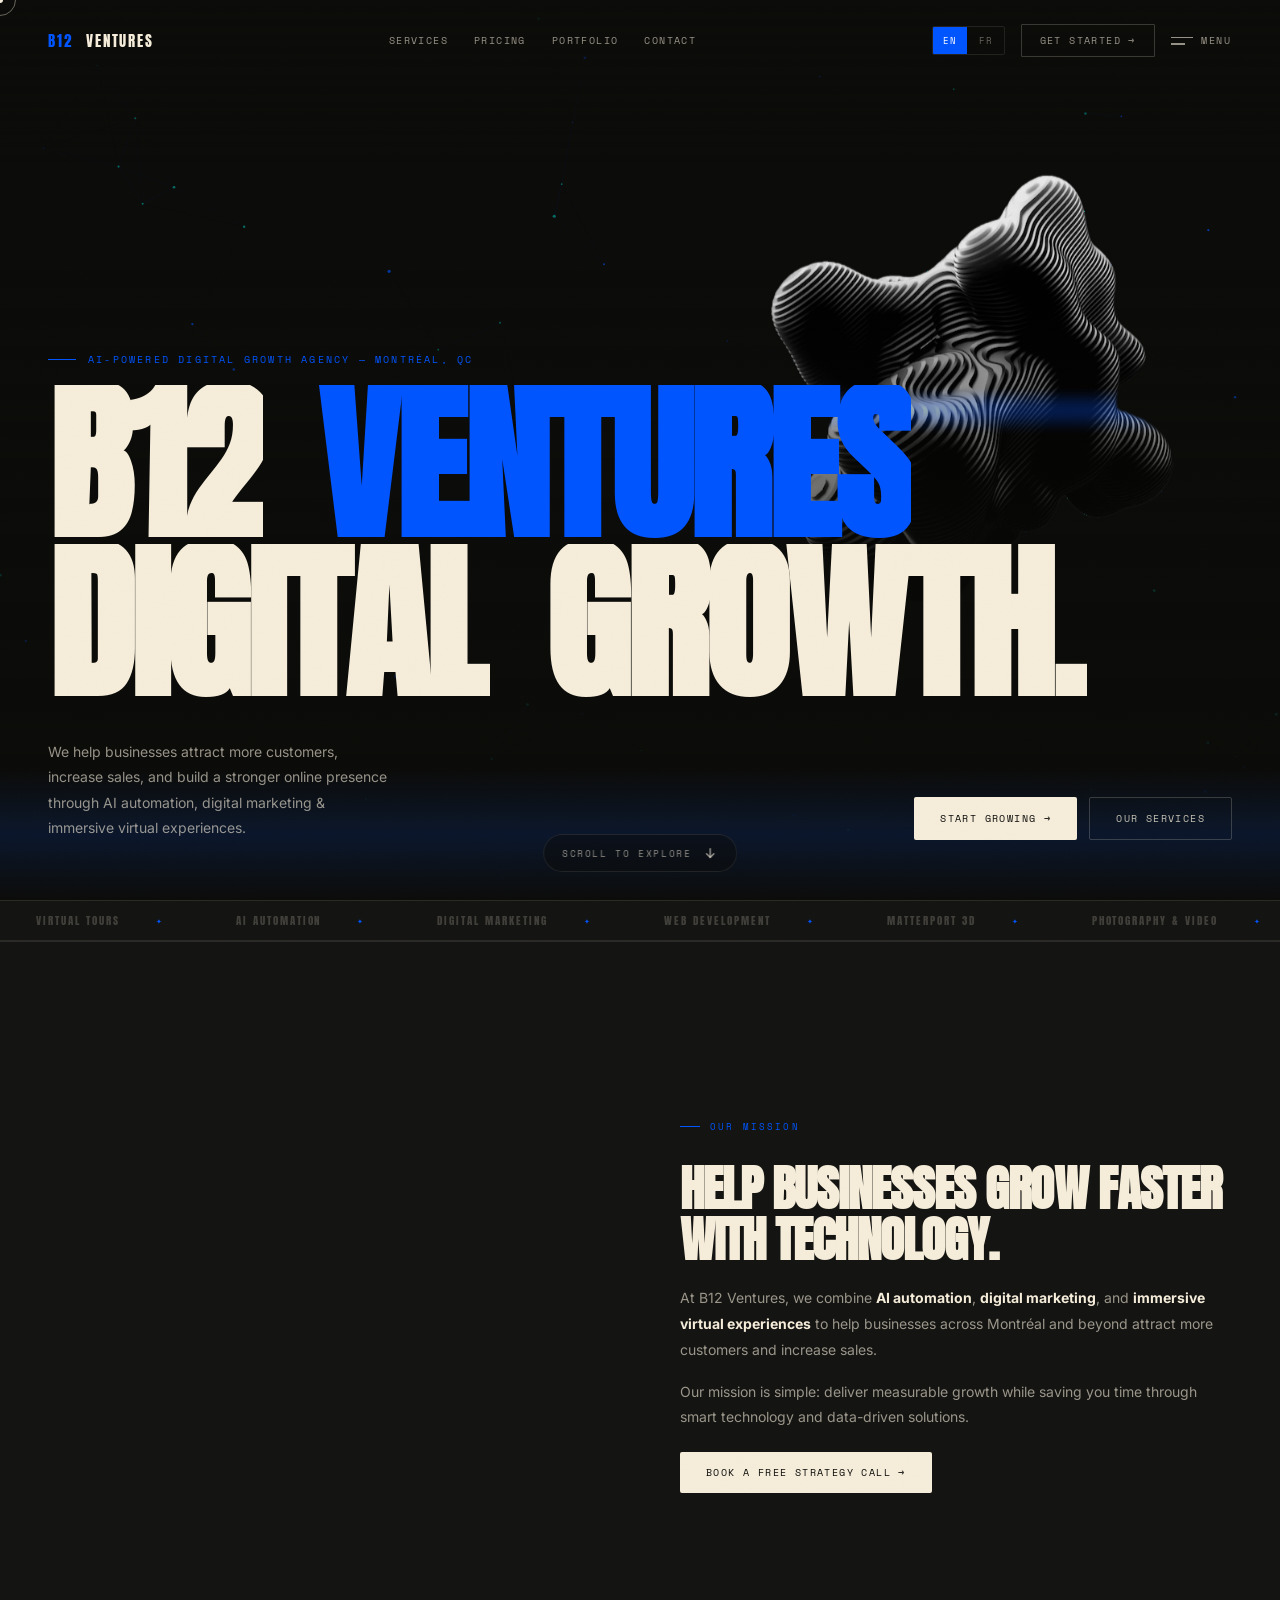
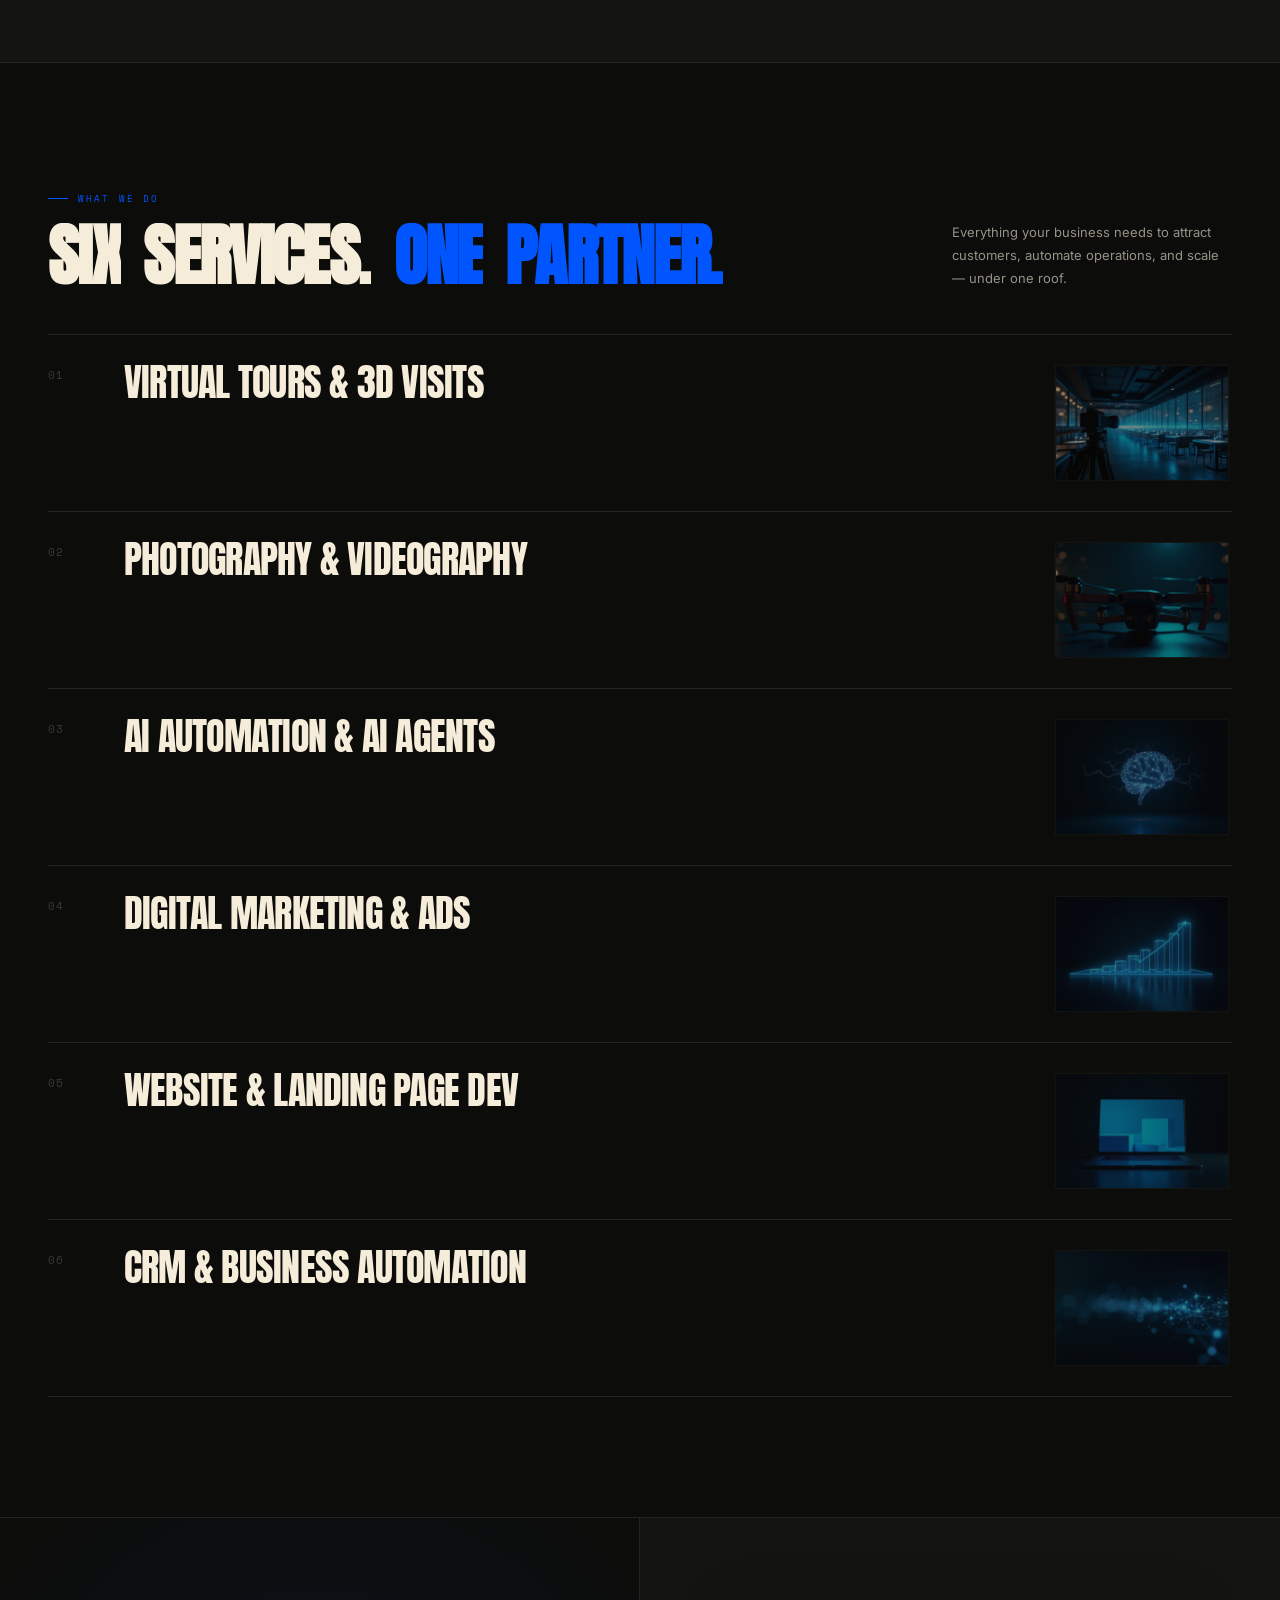
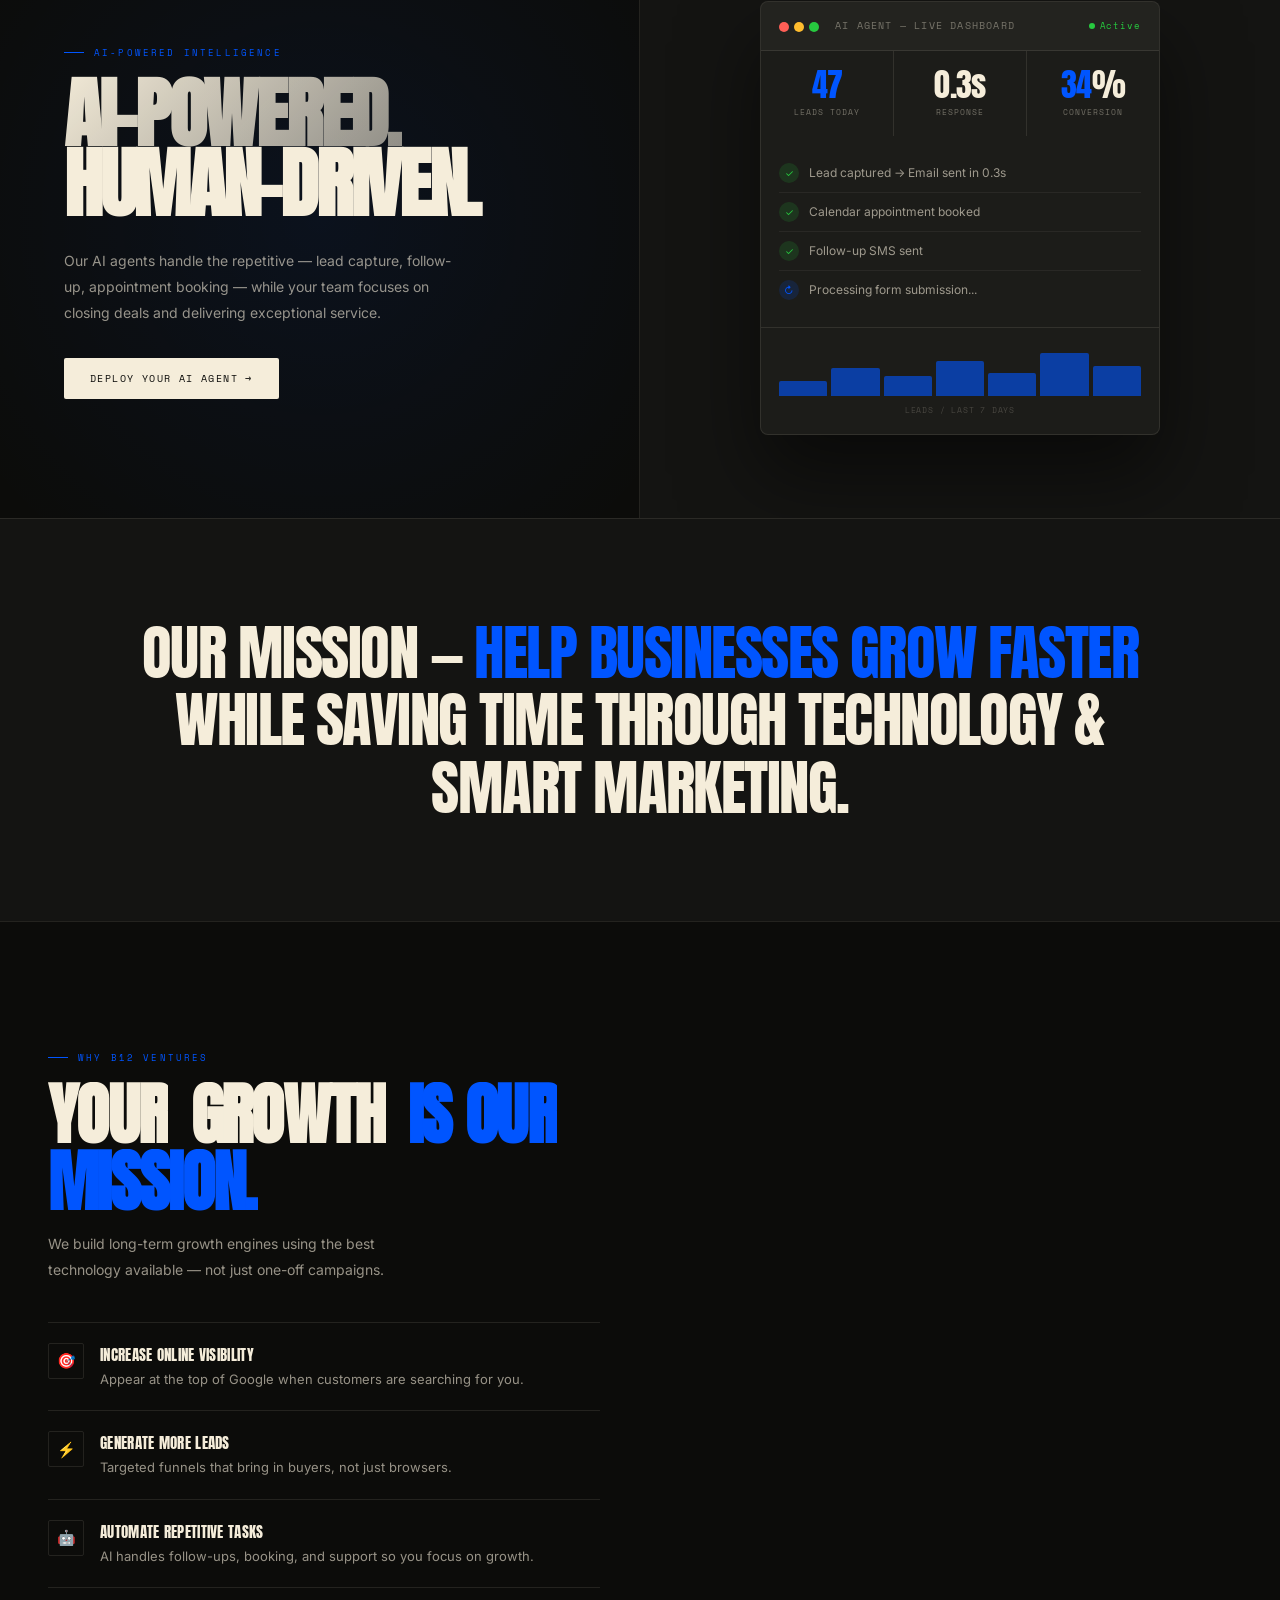
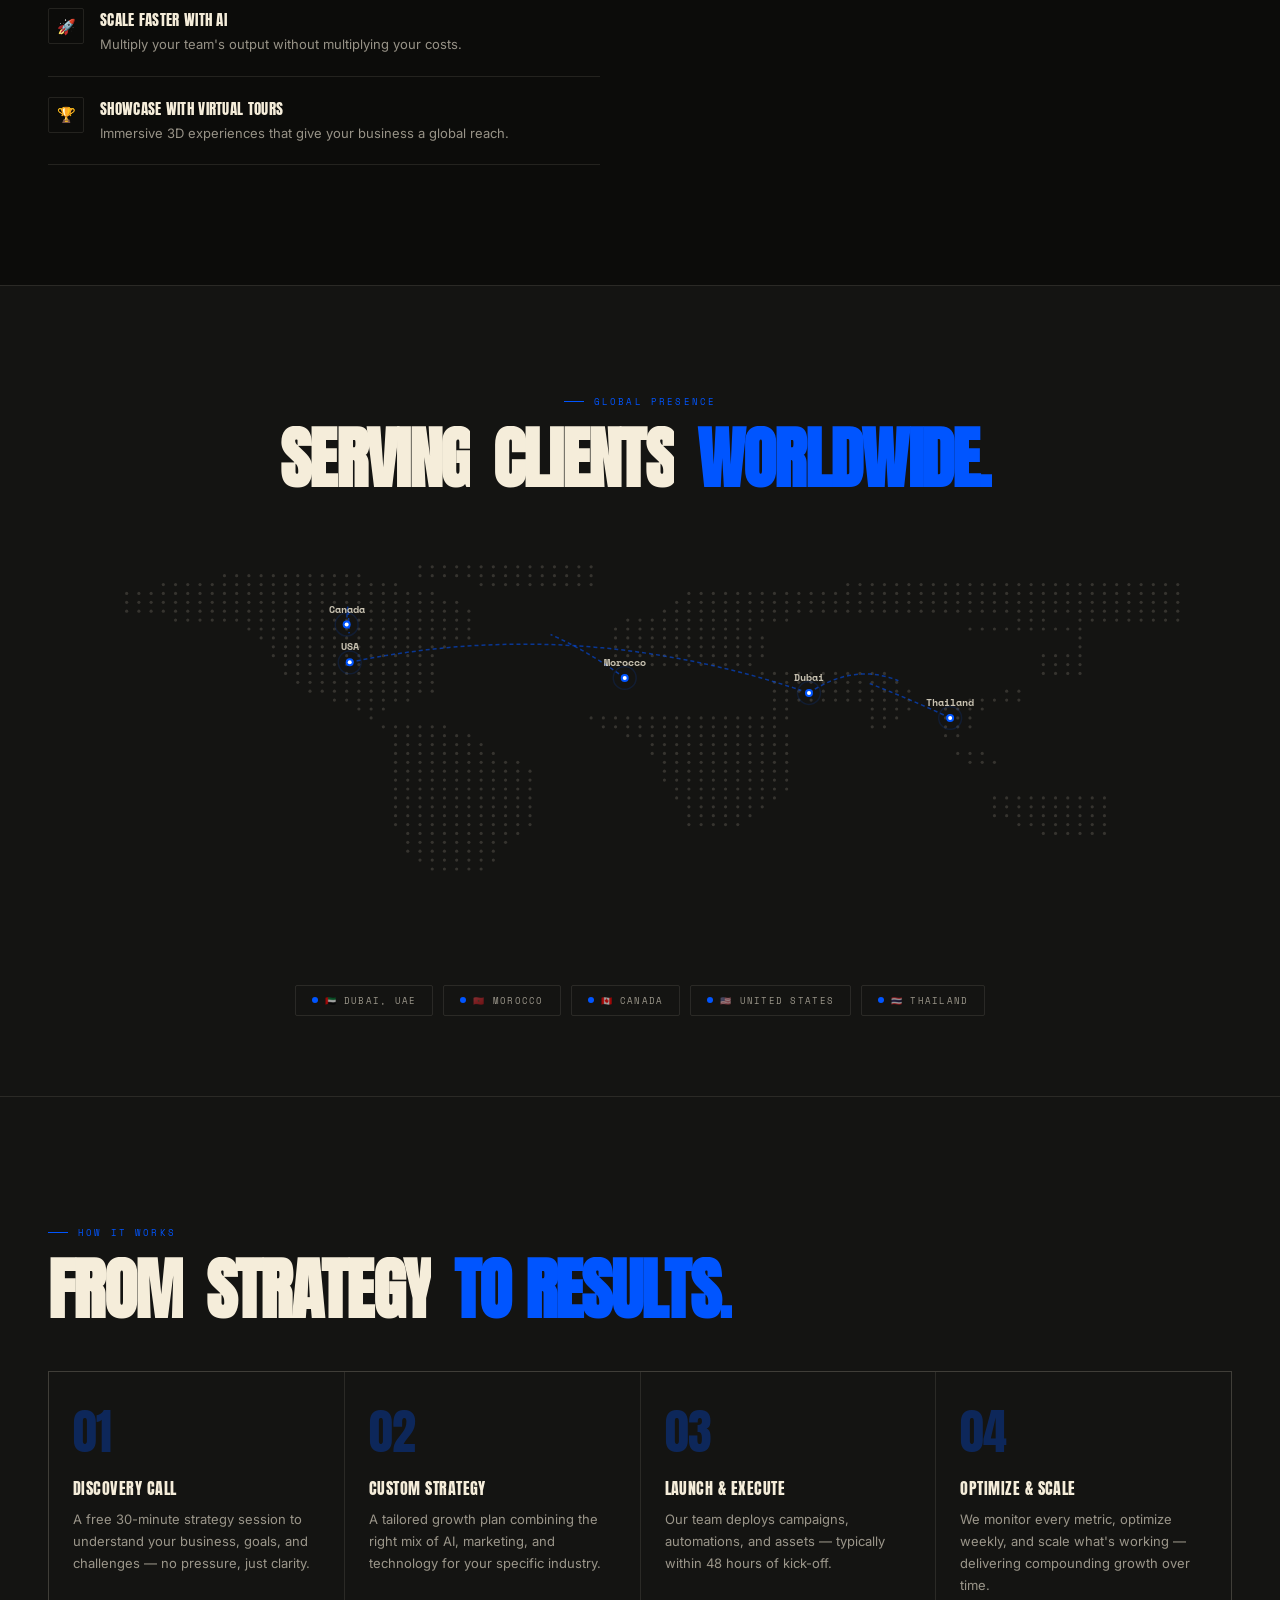
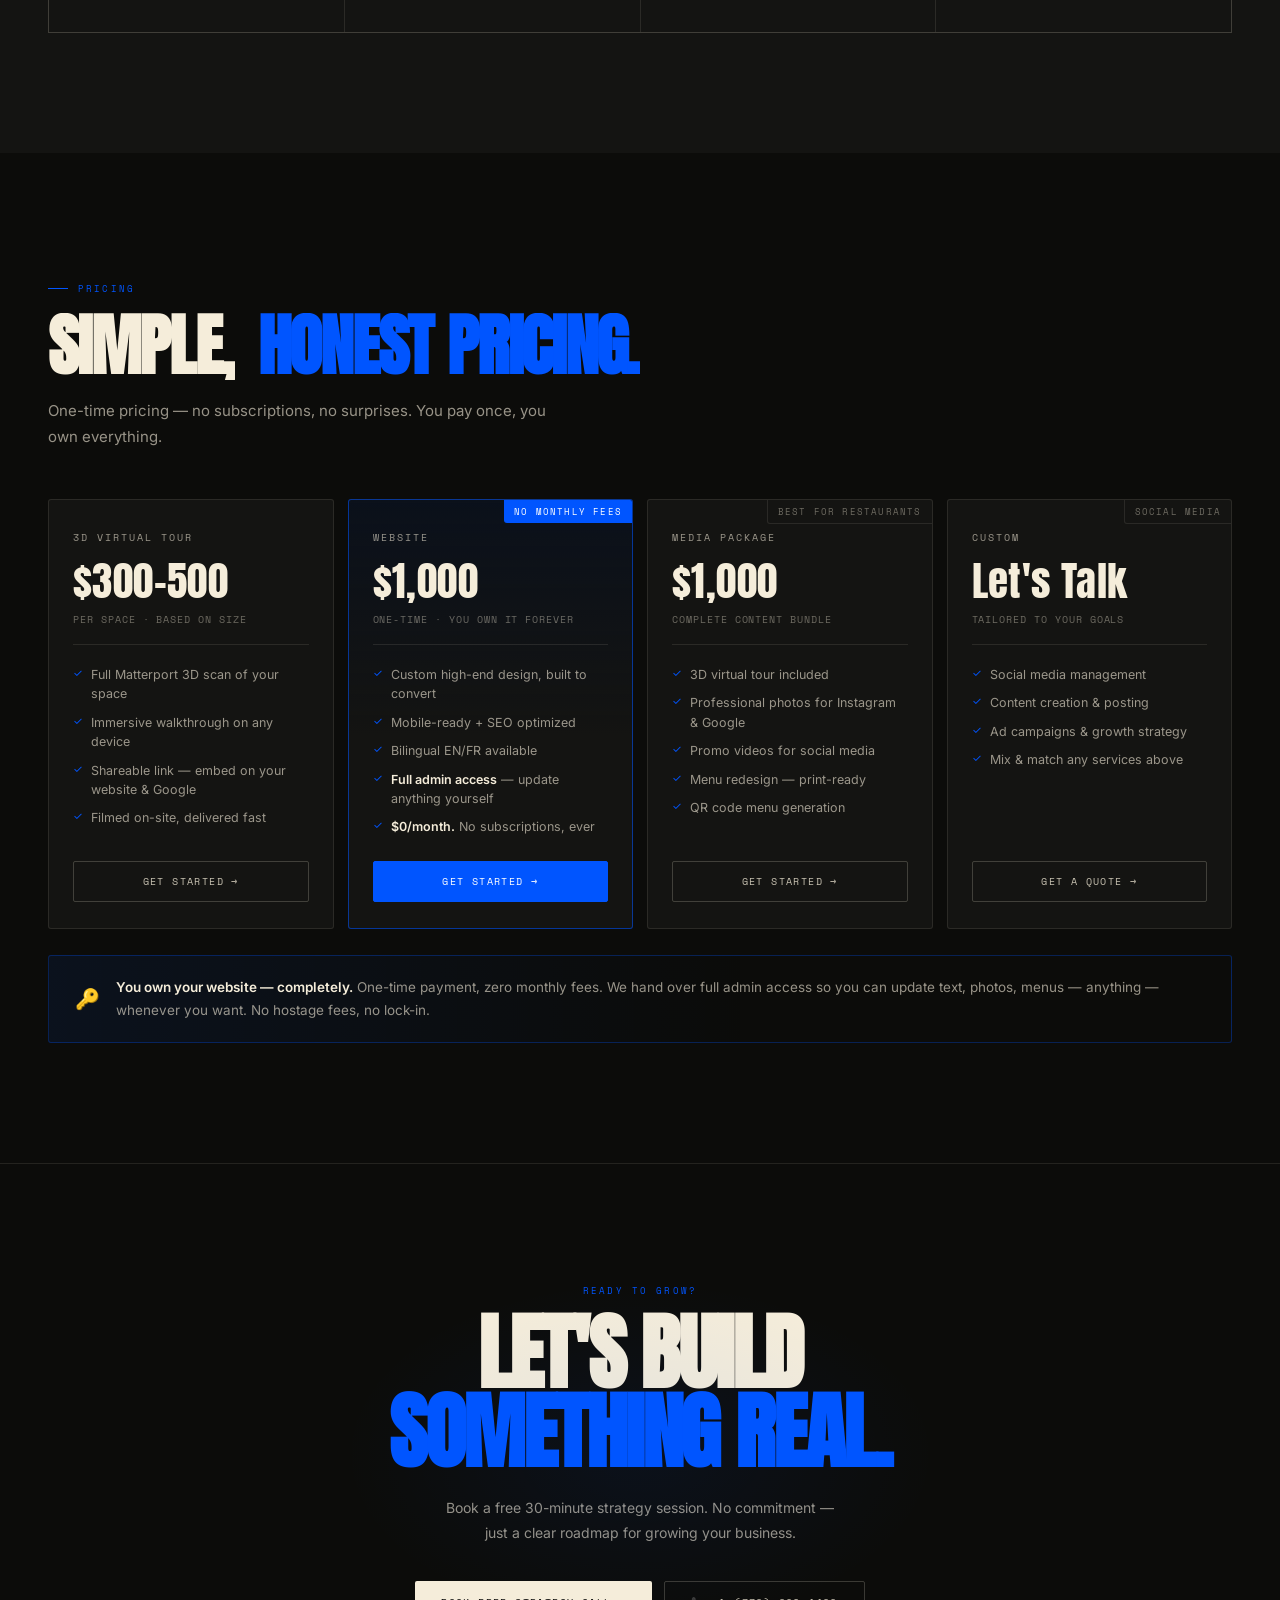
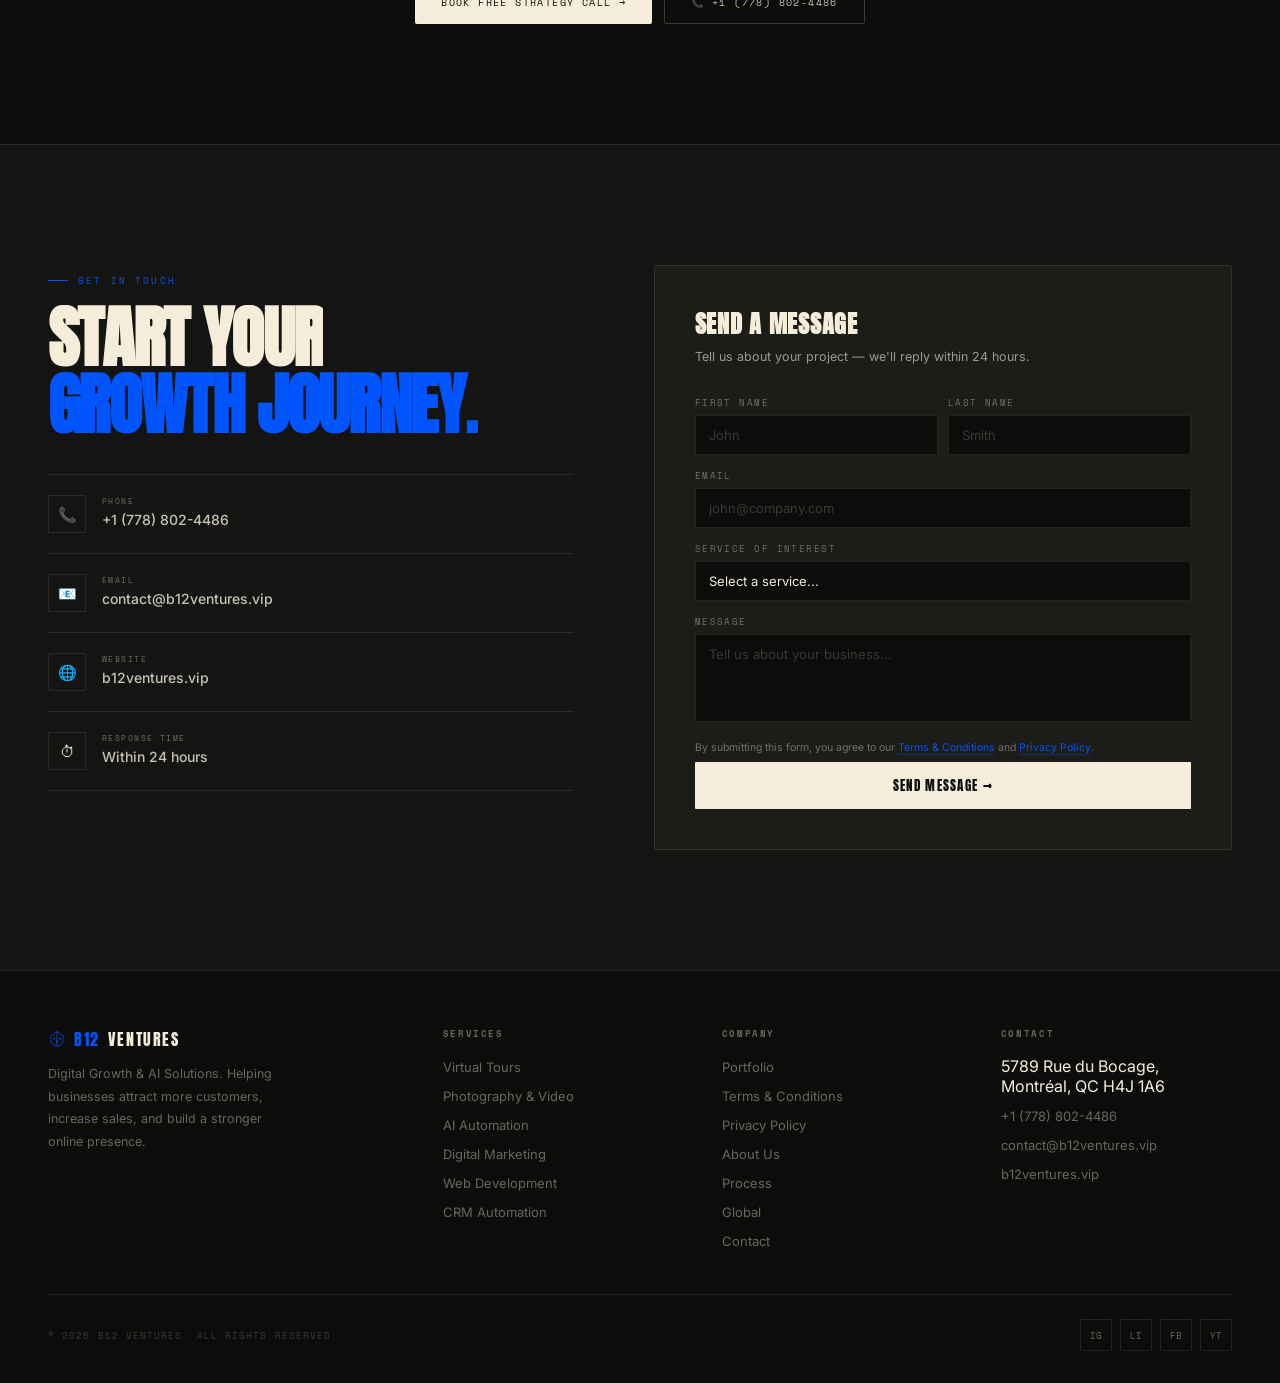
==== commit 2f8c53e1: "Add files via upload" ====
--- a/index.html
+++ b/index.html
@@ -520,12 +520,12 @@
       <p class="svc-hd-r rv d2" data-i18n="svc_sub">Everything your business needs to attract customers, automate operations, and scale — under one roof.</p>
     </div>
     <div class="svc-list">
-      <div class="svc-row rv"><div class="svc-num">01</div><div><div class="svc-nm" data-i18n="s1_name">Virtual Tours &amp; 3D Visits</div><div class="svc-exp"><div class="svc-exp-in"><div class="svc-exp-c" data-i18n="s1_desc">Immersive Matterport 360° virtual tours integrated with Google Maps and Google Street View — let customers explore your business from anywhere.<div class="tags"><span class="tag">Matterport 3D</span><span class="tag">Google Street View</span><span class="tag">360° Walkthroughs</span></div></div></div></div></div><div class="svc-img"><img src="assets/svc-tours.jpg" alt="3D virtual tour scanning of a restaurant interior" loading="lazy"/></div></div>
-      <div class="svc-row rv d1"><div class="svc-num">02</div><div><div class="svc-nm" data-i18n="s2_name">Photography &amp; Videography</div><div class="svc-exp"><div class="svc-exp-in"><div class="svc-exp-c" data-i18n="s2_desc">High-quality commercial photography, cinematic drone footage, and social-ready reels that convert viewers into customers.<div class="tags"><span class="tag">Commercial Photography</span><span class="tag">Drone Footage</span><span class="tag">Reels</span></div></div></div></div></div><div class="svc-img"><img src="assets/svc-photo.jpg" alt="Cinema camera and drone for commercial photography" loading="lazy"/></div></div>
-      <div class="svc-row rv d2"><div class="svc-num">03</div><div><div class="svc-nm" data-i18n="s3_name">AI Automation &amp; AI Agents</div><div class="svc-exp"><div class="svc-exp-in"><div class="svc-exp-c" data-i18n="s3_desc">AI chatbots and voice receptionists that work 24/7 to qualify leads, book appointments, and follow up — automatically.<div class="tags"><span class="tag">AI Chatbots</span><span class="tag">Voice Receptionists</span><span class="tag">Lead Qualification</span></div></div></div></div></div><div class="svc-img"><img src="assets/svc-ai.jpg" alt="AI neural network visualisation" loading="lazy"/></div></div>
-      <div class="svc-row rv d3"><div class="svc-num">04</div><div><div class="svc-nm" data-i18n="s4_name">Digital Marketing &amp; Ads</div><div class="svc-exp"><div class="svc-exp-in"><div class="svc-exp-c" data-i18n="s4_desc">Data-driven Google and Meta campaigns that generate qualified leads and grow your visibility with real, measurable ROI.<div class="tags"><span class="tag">Google Ads</span><span class="tag">Meta Ads</span><span class="tag">Local SEO</span></div></div></div></div></div><div class="svc-img"><img src="assets/svc-ads.jpg" alt="Digital marketing analytics growth chart" loading="lazy"/></div></div>
-      <div class="svc-row rv d4"><div class="svc-num">05</div><div><div class="svc-nm" data-i18n="s5_name">Website &amp; Landing Page Dev</div><div class="svc-exp"><div class="svc-exp-in"><div class="svc-exp-c" data-i18n="s5_desc">Modern, fast, conversion-focused websites and landing pages built to rank on Google and turn visitors into paying customers.<div class="tags"><span class="tag">Business Websites</span><span class="tag">Landing Pages</span><span class="tag">SEO-Friendly</span></div></div></div></div></div><div class="svc-img"><img src="assets/svc-web.jpg" alt="Modern website design on a laptop" loading="lazy"/></div></div>
-      <div class="svc-row rv d5"><div class="svc-num">06</div><div><div class="svc-nm" data-i18n="s6_name">CRM &amp; Business Automation</div><div class="svc-exp"><div class="svc-exp-in"><div class="svc-exp-c" data-i18n="s6_desc">Centralize operations with Go High Level CRM, automated pipelines, email/SMS workflows, and full customer journey automation.<div class="tags"><span class="tag">GHL CRM</span><span class="tag">Sales Pipelines</span><span class="tag">Email &amp; SMS</span></div></div></div></div></div><div class="svc-img"><img src="assets/svc-crm.jpg" alt="CRM automation workflow network" loading="lazy"/></div></div>
+      <div class="svc-row rv"><div class="svc-num">01</div><div><div class="svc-nm" data-i18n="s1_name">Virtual Tours &amp; 3D Visits</div><div class="svc-exp"><div class="svc-exp-in"><div class="svc-exp-c" data-i18n="s1_desc">Immersive Matterport 360° virtual tours integrated with Google Maps and Google Street View — let customers explore your business from anywhere.<div class="tags"><span class="tag">Matterport 3D</span><span class="tag">Google Street View</span><span class="tag">360° Walkthroughs</span></div></div></div></div></div><div class="svc-img"><img src="svc-tours.jpg" alt="3D virtual tour scanning of a restaurant interior" loading="lazy"/></div></div>
+      <div class="svc-row rv d1"><div class="svc-num">02</div><div><div class="svc-nm" data-i18n="s2_name">Photography &amp; Videography</div><div class="svc-exp"><div class="svc-exp-in"><div class="svc-exp-c" data-i18n="s2_desc">High-quality commercial photography, cinematic drone footage, and social-ready reels that convert viewers into customers.<div class="tags"><span class="tag">Commercial Photography</span><span class="tag">Drone Footage</span><span class="tag">Reels</span></div></div></div></div></div><div class="svc-img"><img src="svc-photo.jpg" alt="Cinema camera and drone for commercial photography" loading="lazy"/></div></div>
+      <div class="svc-row rv d2"><div class="svc-num">03</div><div><div class="svc-nm" data-i18n="s3_name">AI Automation &amp; AI Agents</div><div class="svc-exp"><div class="svc-exp-in"><div class="svc-exp-c" data-i18n="s3_desc">AI chatbots and voice receptionists that work 24/7 to qualify leads, book appointments, and follow up — automatically.<div class="tags"><span class="tag">AI Chatbots</span><span class="tag">Voice Receptionists</span><span class="tag">Lead Qualification</span></div></div></div></div></div><div class="svc-img"><img src="svc-ai.jpg" alt="AI neural network visualisation" loading="lazy"/></div></div>
+      <div class="svc-row rv d3"><div class="svc-num">04</div><div><div class="svc-nm" data-i18n="s4_name">Digital Marketing &amp; Ads</div><div class="svc-exp"><div class="svc-exp-in"><div class="svc-exp-c" data-i18n="s4_desc">Data-driven Google and Meta campaigns that generate qualified leads and grow your visibility with real, measurable ROI.<div class="tags"><span class="tag">Google Ads</span><span class="tag">Meta Ads</span><span class="tag">Local SEO</span></div></div></div></div></div><div class="svc-img"><img src="svc-ads.jpg" alt="Digital marketing analytics growth chart" loading="lazy"/></div></div>
+      <div class="svc-row rv d4"><div class="svc-num">05</div><div><div class="svc-nm" data-i18n="s5_name">Website &amp; Landing Page Dev</div><div class="svc-exp"><div class="svc-exp-in"><div class="svc-exp-c" data-i18n="s5_desc">Modern, fast, conversion-focused websites and landing pages built to rank on Google and turn visitors into paying customers.<div class="tags"><span class="tag">Business Websites</span><span class="tag">Landing Pages</span><span class="tag">SEO-Friendly</span></div></div></div></div></div><div class="svc-img"><img src="svc-web.jpg" alt="Modern website design on a laptop" loading="lazy"/></div></div>
+      <div class="svc-row rv d5"><div class="svc-num">06</div><div><div class="svc-nm" data-i18n="s6_name">CRM &amp; Business Automation</div><div class="svc-exp"><div class="svc-exp-in"><div class="svc-exp-c" data-i18n="s6_desc">Centralize operations with Go High Level CRM, automated pipelines, email/SMS workflows, and full customer journey automation.<div class="tags"><span class="tag">GHL CRM</span><span class="tag">Sales Pipelines</span><span class="tag">Email &amp; SMS</span></div></div></div></div></div><div class="svc-img"><img src="svc-crm.jpg" alt="CRM automation workflow network" loading="lazy"/></div></div>
     </div>
   </div>
 </section>
@@ -1373,7 +1373,7 @@
     return t;
   }
   var loaded=0,imgs=[new Image(),new Image()];
-  imgs[0].src='assets/hero-fx.png';imgs[1].src='assets/hero-fx-depth.webp';
+  imgs[0].src='hero-fx.png';imgs[1].src='hero-fx-depth.webp';
   imgs.forEach(function(im,i){im.onload=function(){mkTex(i,im);if(++loaded===2){cv.classList.add('on');op=0;raf();}};im.onerror=function(){cv.style.display='none';};});
 
   var px=0,py=0,tx=0,ty=0,op=0,run=false;
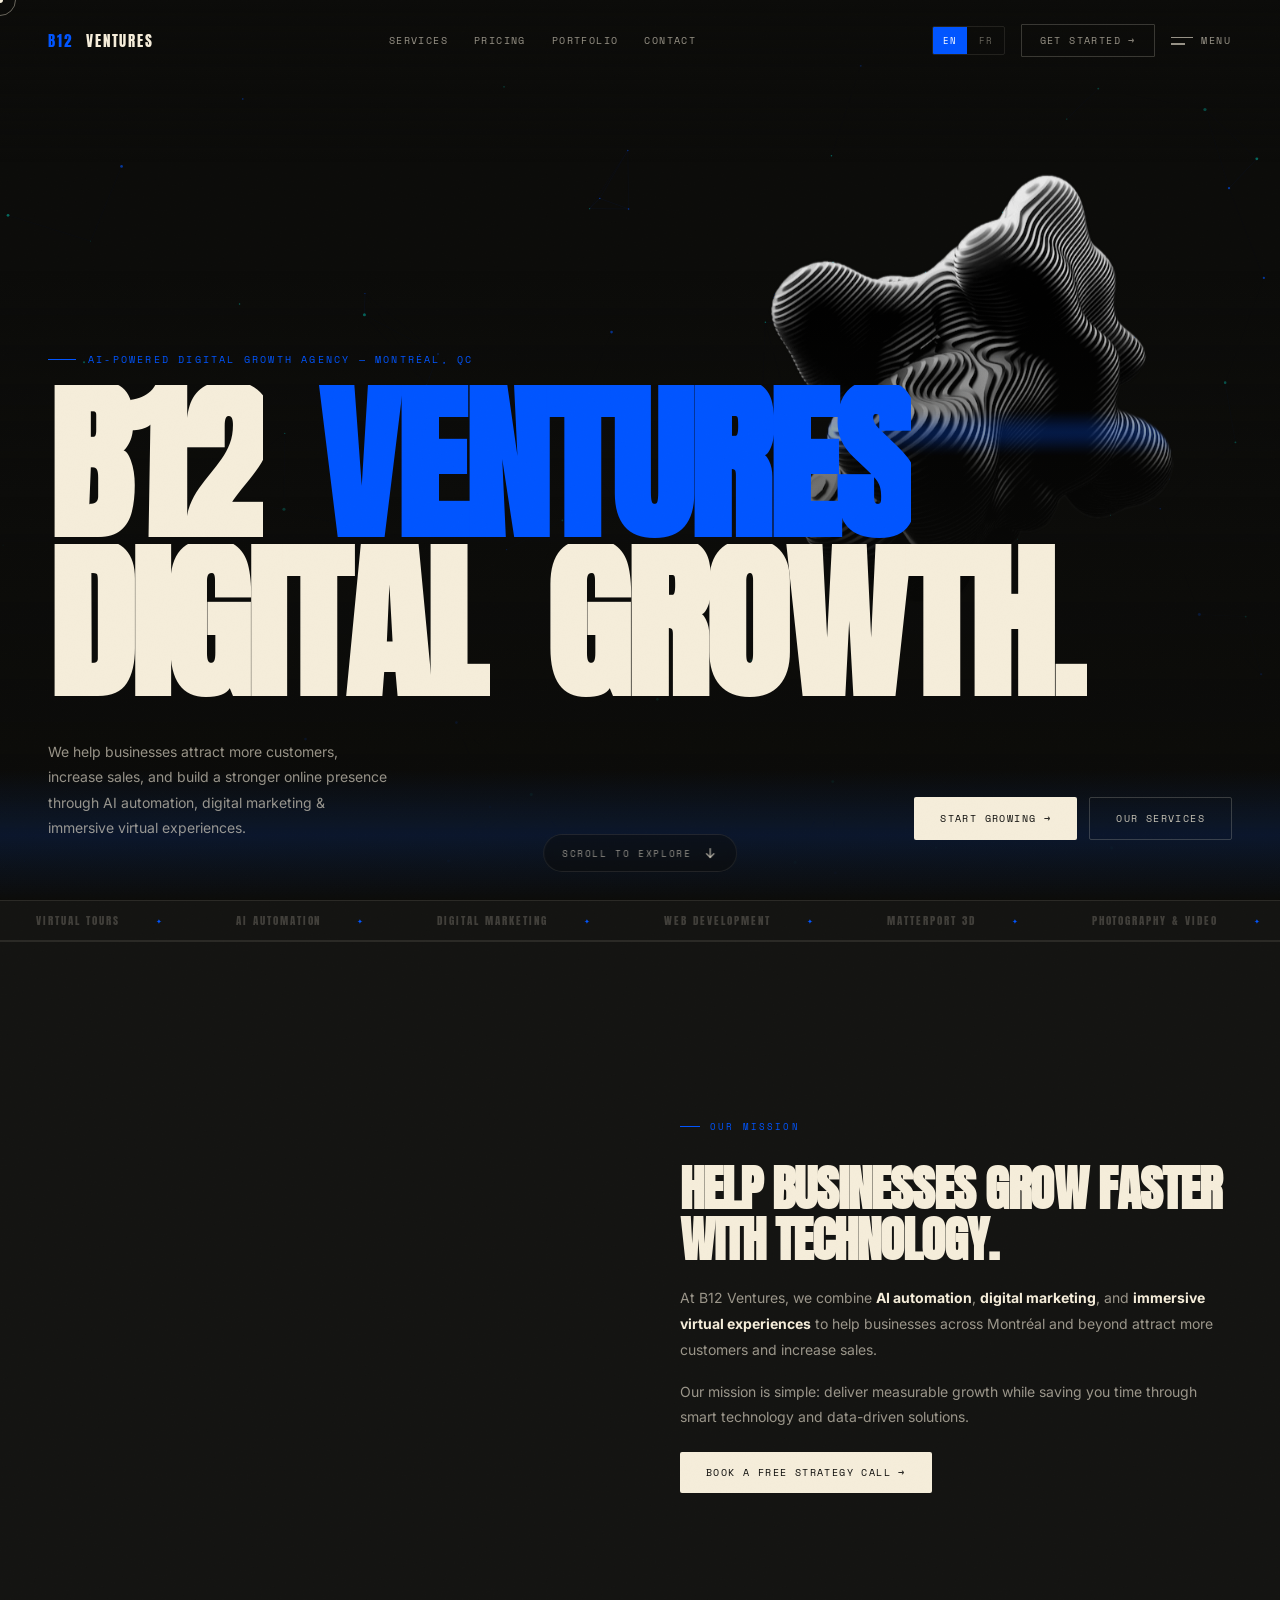
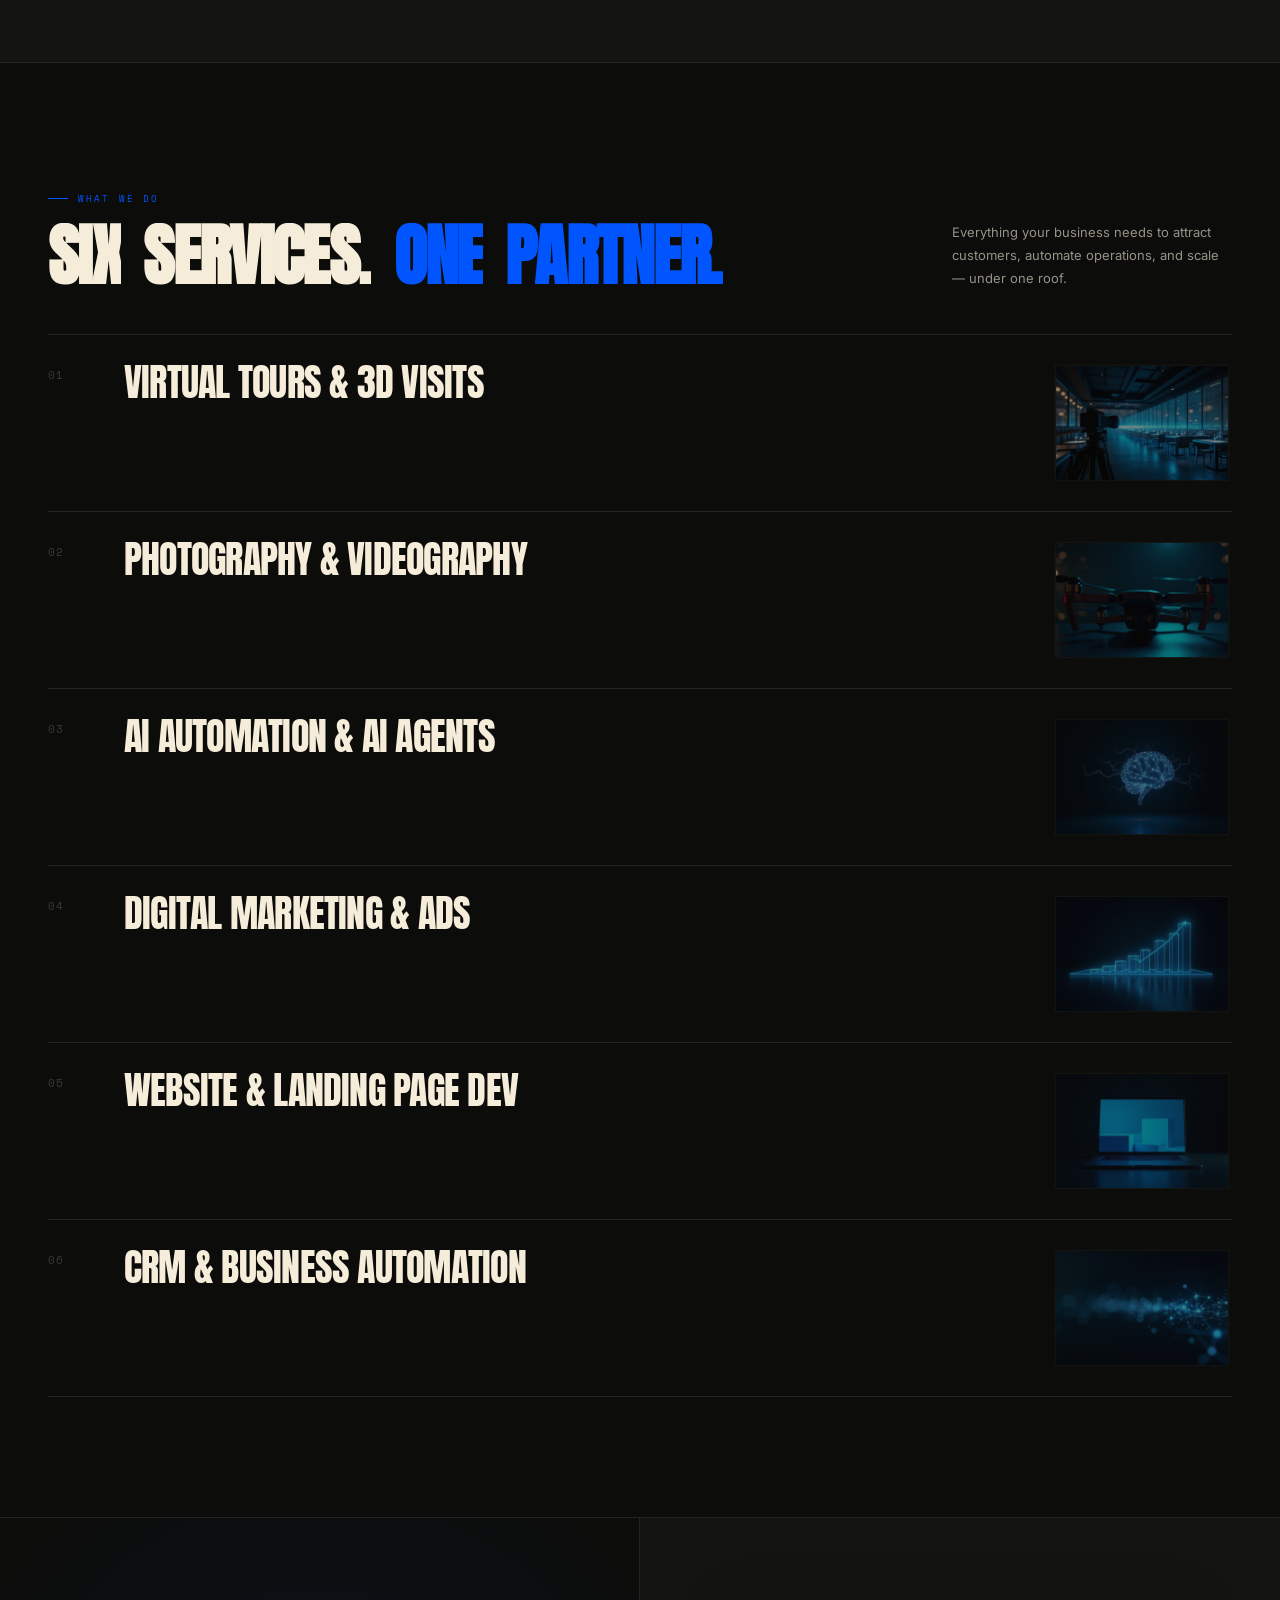
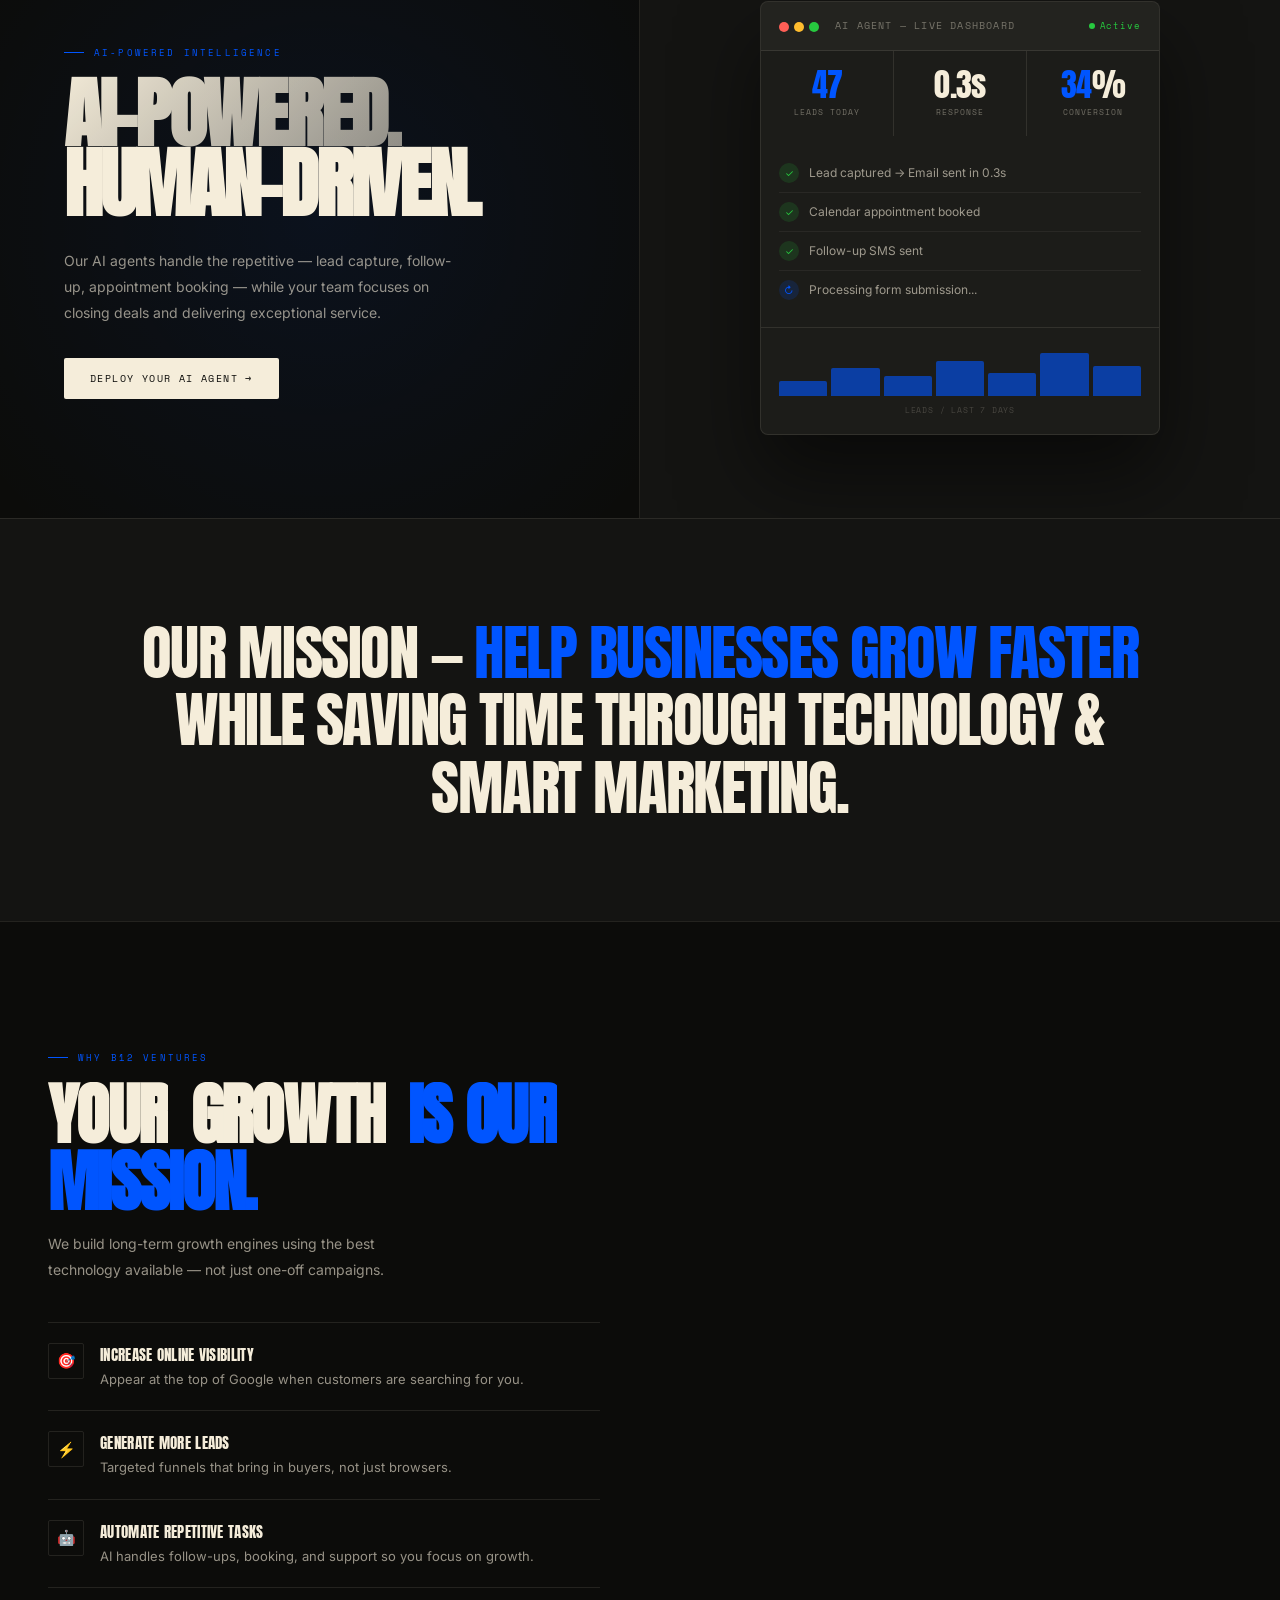
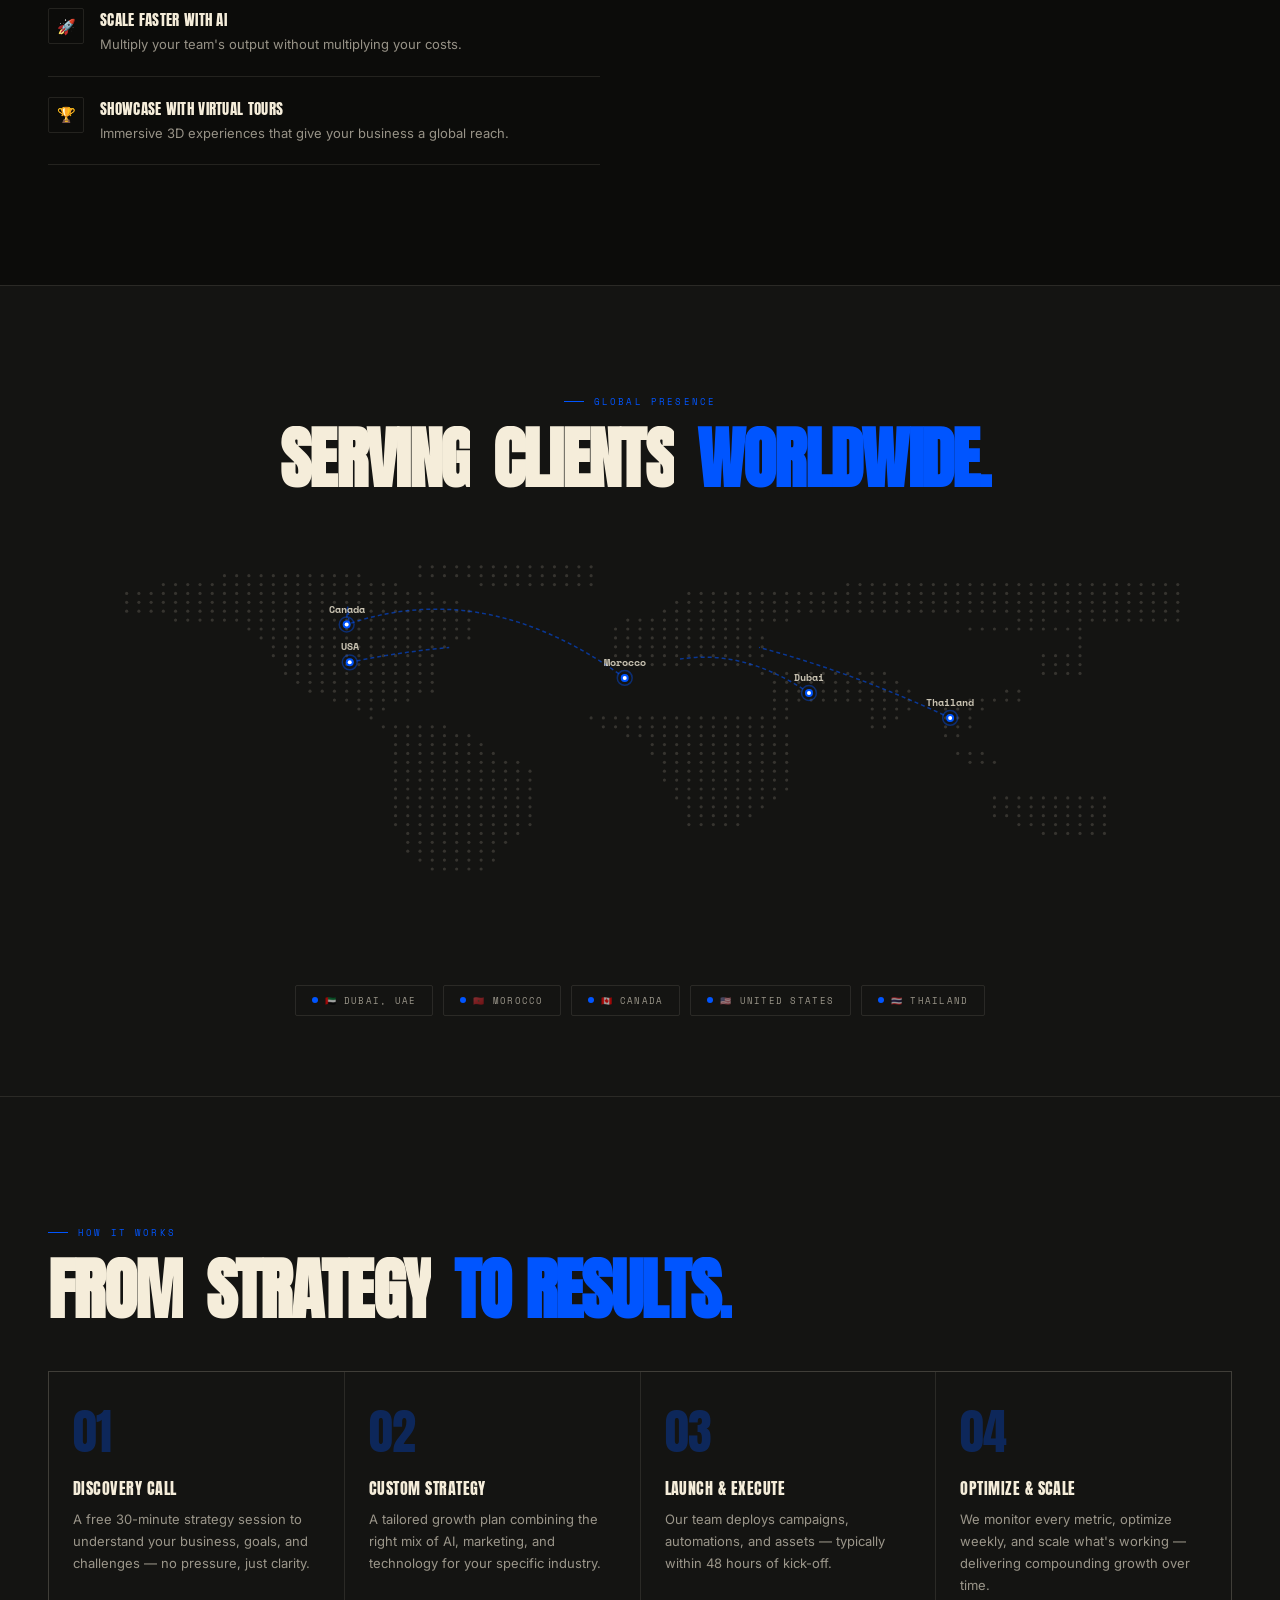
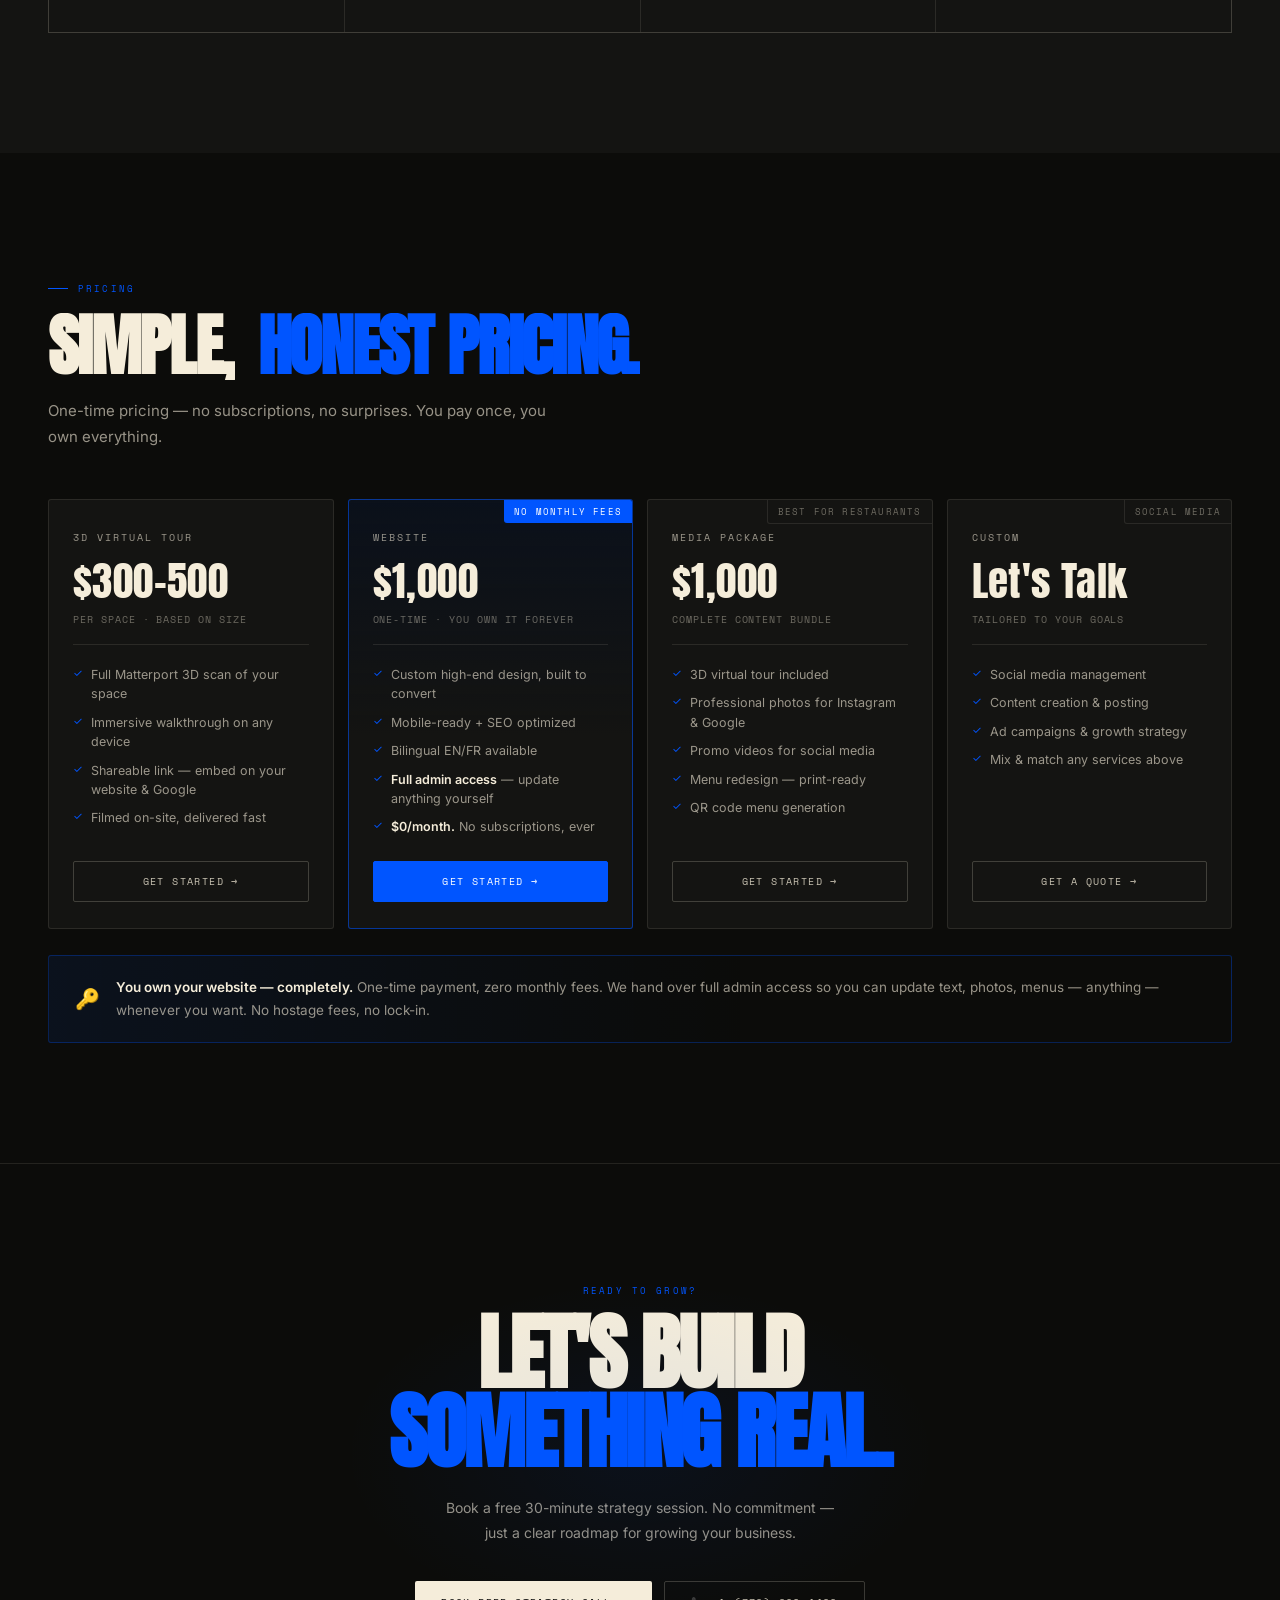
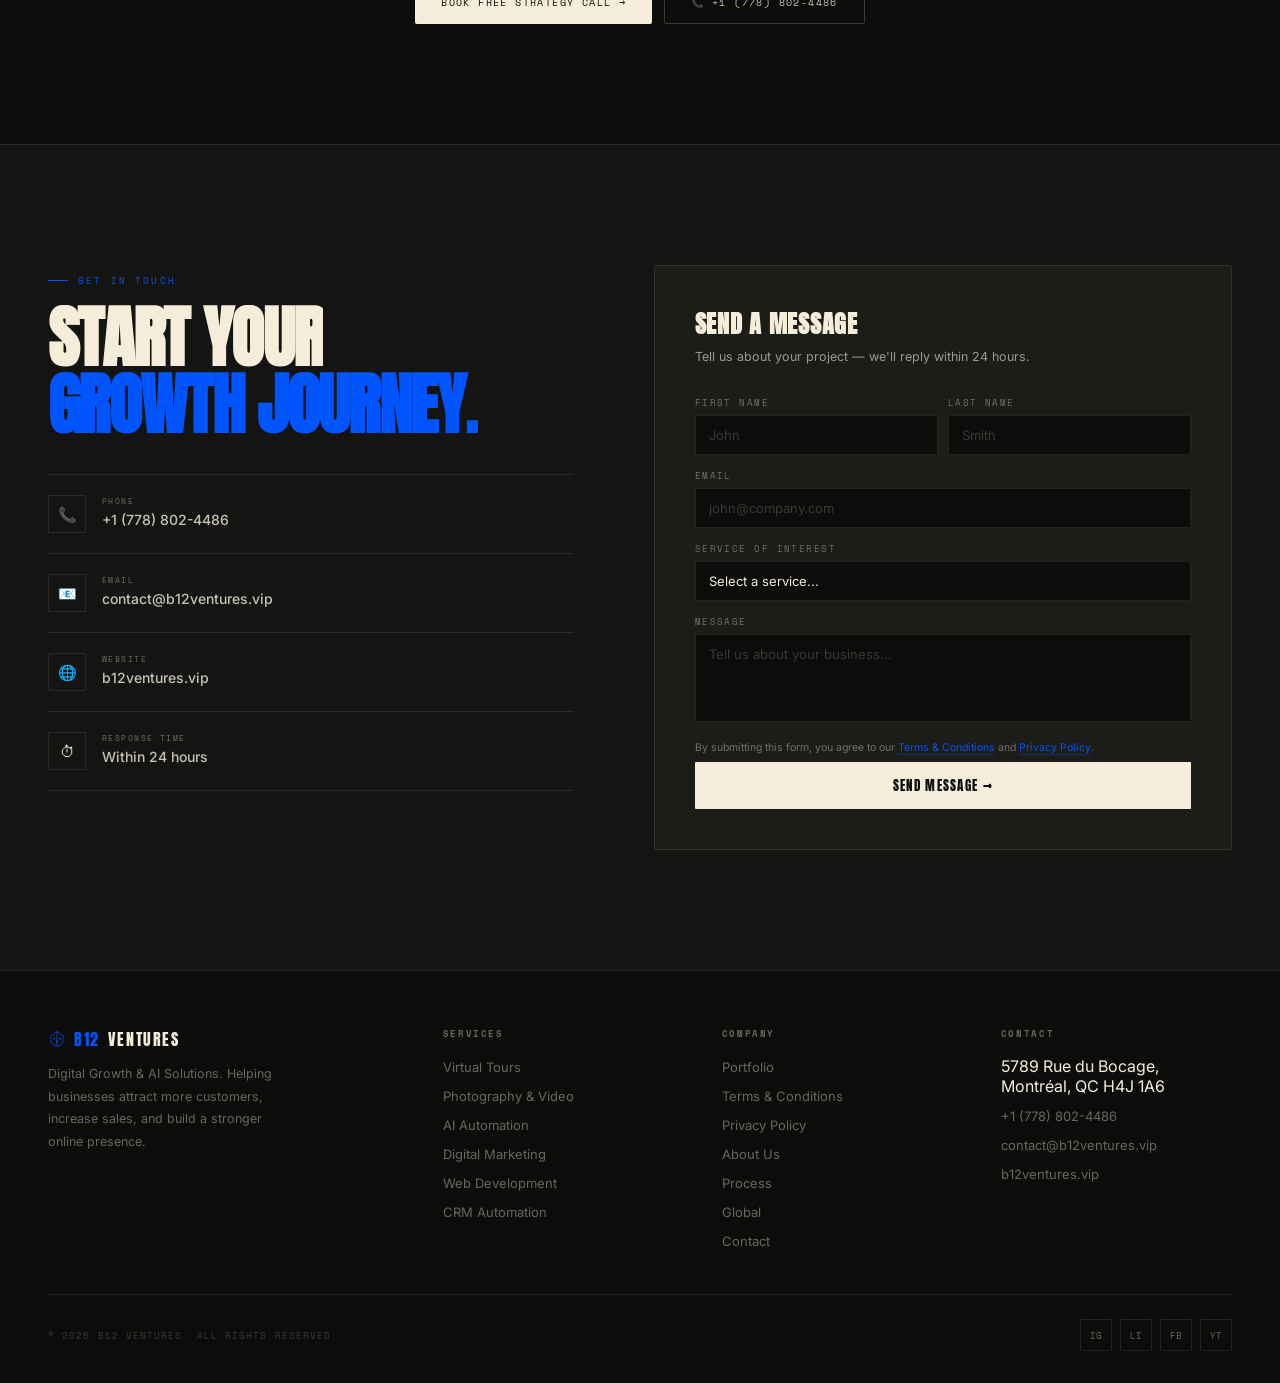
==== commit 3f84ce02: "Add files via upload" ====
--- a/index.html
+++ b/index.html
@@ -332,7 +332,11 @@
   #nav{padding:20px 24px}.wrap{padding:0 24px}.sec{padding:80px 0}
   .hero-content{padding:0 24px 48px}
   .ab-grid,.why-grid,.ct-grid{grid-template-columns:1fr}
-  .svc-row{grid-template-columns:44px 1fr;padding:22px 0}.svc-img{display:none}
+  .svc-row{grid-template-columns:44px 1fr;padding:22px 0}
+  /* show the service visuals on phone as a full-width band */
+  .svc-img{display:block;grid-column:1/-1;height:170px;margin-top:16px;opacity:1;transform:none;border-color:rgba(0,85,255,.28)}
+  /* descriptions can't be hovered on touch — always show them */
+  .svc-exp{grid-template-rows:1fr}
   .ps-grid{grid-template-columns:1fr}.ft-grid{grid-template-columns:1fr}
   .fg-row{grid-template-columns:1fr}.fm-foot{padding:0 24px}
   .splite-left{padding:52px 28px}.splite-right{padding:40px 24px}
@@ -351,7 +355,38 @@
 .nav-link{font-family:var(--mono);font-size:10px;letter-spacing:.14em;text-transform:uppercase;color:var(--c60);transition:color .3s}
 .nav-link:hover{color:var(--cream)}
 @media(max-width:1020px){.nav-links{display:none}}
-@media(max-width:760px){#fx-canvas{display:none}.hero-scan{display:none}}
+@media(max-width:760px){
+  /* on phones there's no room beside the headline — use it as an
+     atmospheric backdrop instead (sits at z-index 1, behind text at z-index 3) */
+  #fx-canvas{right:auto;left:50%;top:38%;transform:translate(-50%,-50%);width:min(92vw,380px);opacity:0}
+  #fx-canvas.on{opacity:.4}
+  .hero-scan{height:90px}
+  /* the two hero CTAs already cover this action on phone */
+  .explore-btn{display:none}
+}
+/* touch devices: no custom cursor, no hover-dependent states */
+.touch #cur-dot,.touch #cur-ring{display:none}
+.touch .svc-img{opacity:1;transform:none}
+@media(hover:none),(pointer:coarse){
+  #cur-dot,#cur-ring{display:none!important}
+  .svc-img{opacity:1;transform:none}
+  .prc:hover{transform:none}
+}
+/* comfortable tap targets on phones (44px min) */
+@media(max-width:768px){
+  /* nav: logo + language + menu only — the hero CTA covers "Get Started" */
+  #nav{padding:14px 20px;gap:10px}
+  .nav-logo{font-size:12.5px;letter-spacing:.08em;flex-shrink:0}
+  .nav-right{gap:10px;flex-shrink:0}
+  .nav-cta{display:none!important}
+  .lang-btn{font-size:8.5px;padding-left:9px;padding-right:9px}
+  #menu-txt{display:none}
+  .menu-btn{min-height:44px;padding:0 4px}
+  .lang-btn{min-height:38px;padding-left:14px;padding-right:14px}
+  .nav-cta{min-height:40px;display:inline-flex;align-items:center}
+  .btn,.prc-btn{min-height:46px}
+  .ft-col a{display:inline-block;padding:3px 0}
+}
 /* ── Pricing ── */
 #pricing .pr-sub{font-size:15px;line-height:1.7;color:var(--c60);max-width:520px;margin:18px 0 50px}
 .pr-grid{display:grid;grid-template-columns:repeat(4,1fr);gap:14px;align-items:stretch}
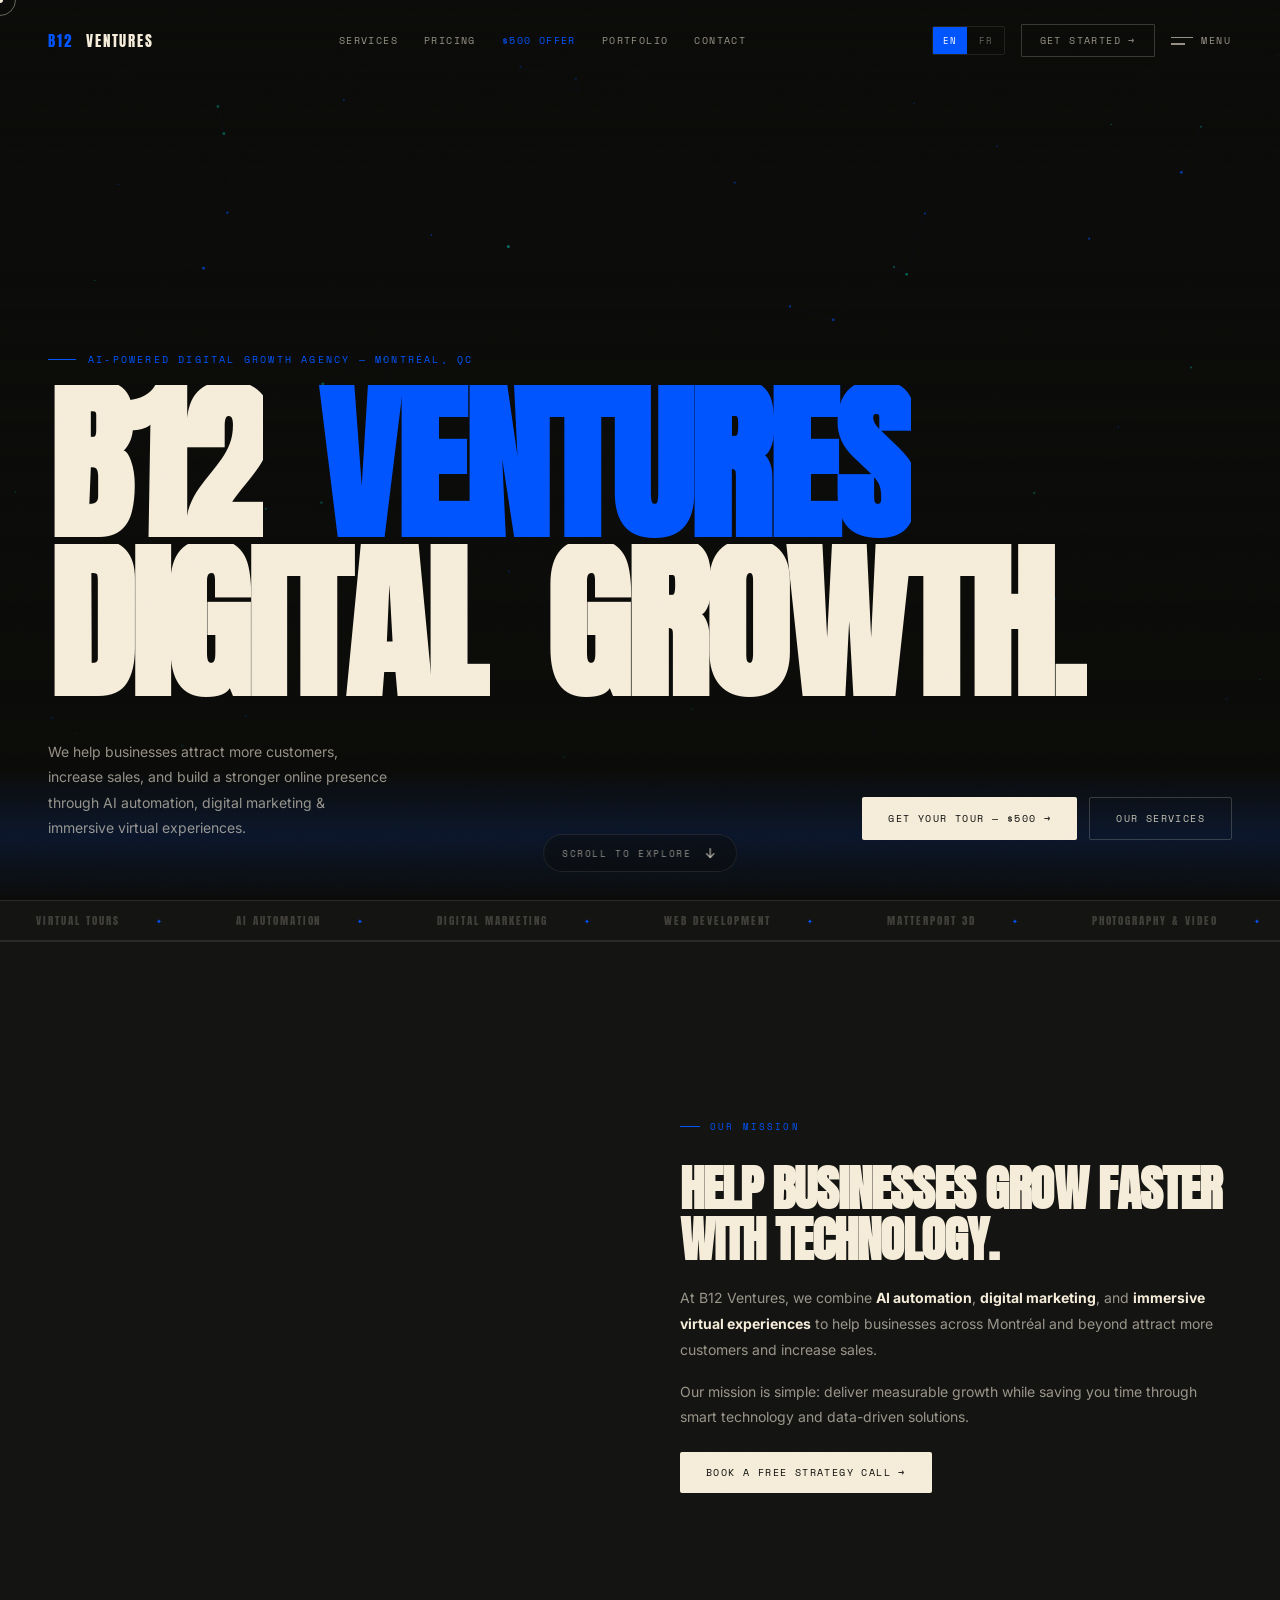
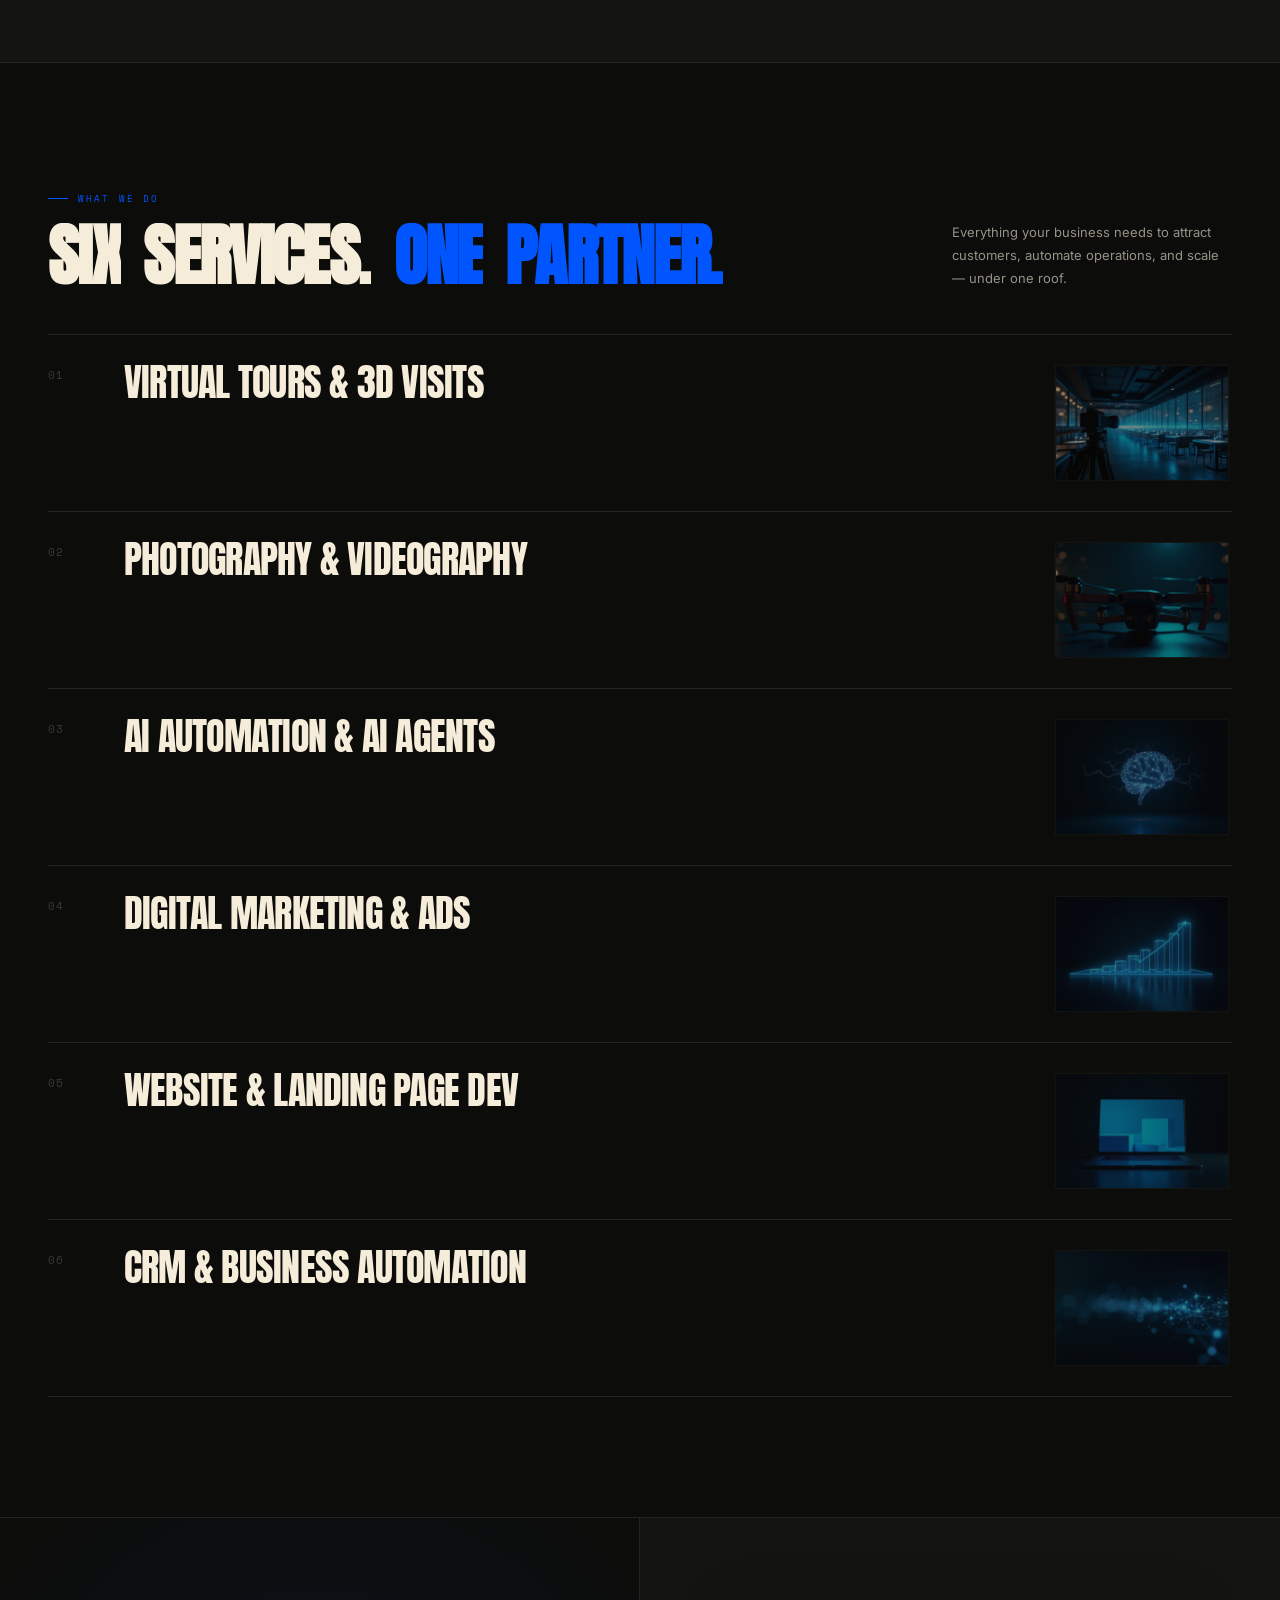
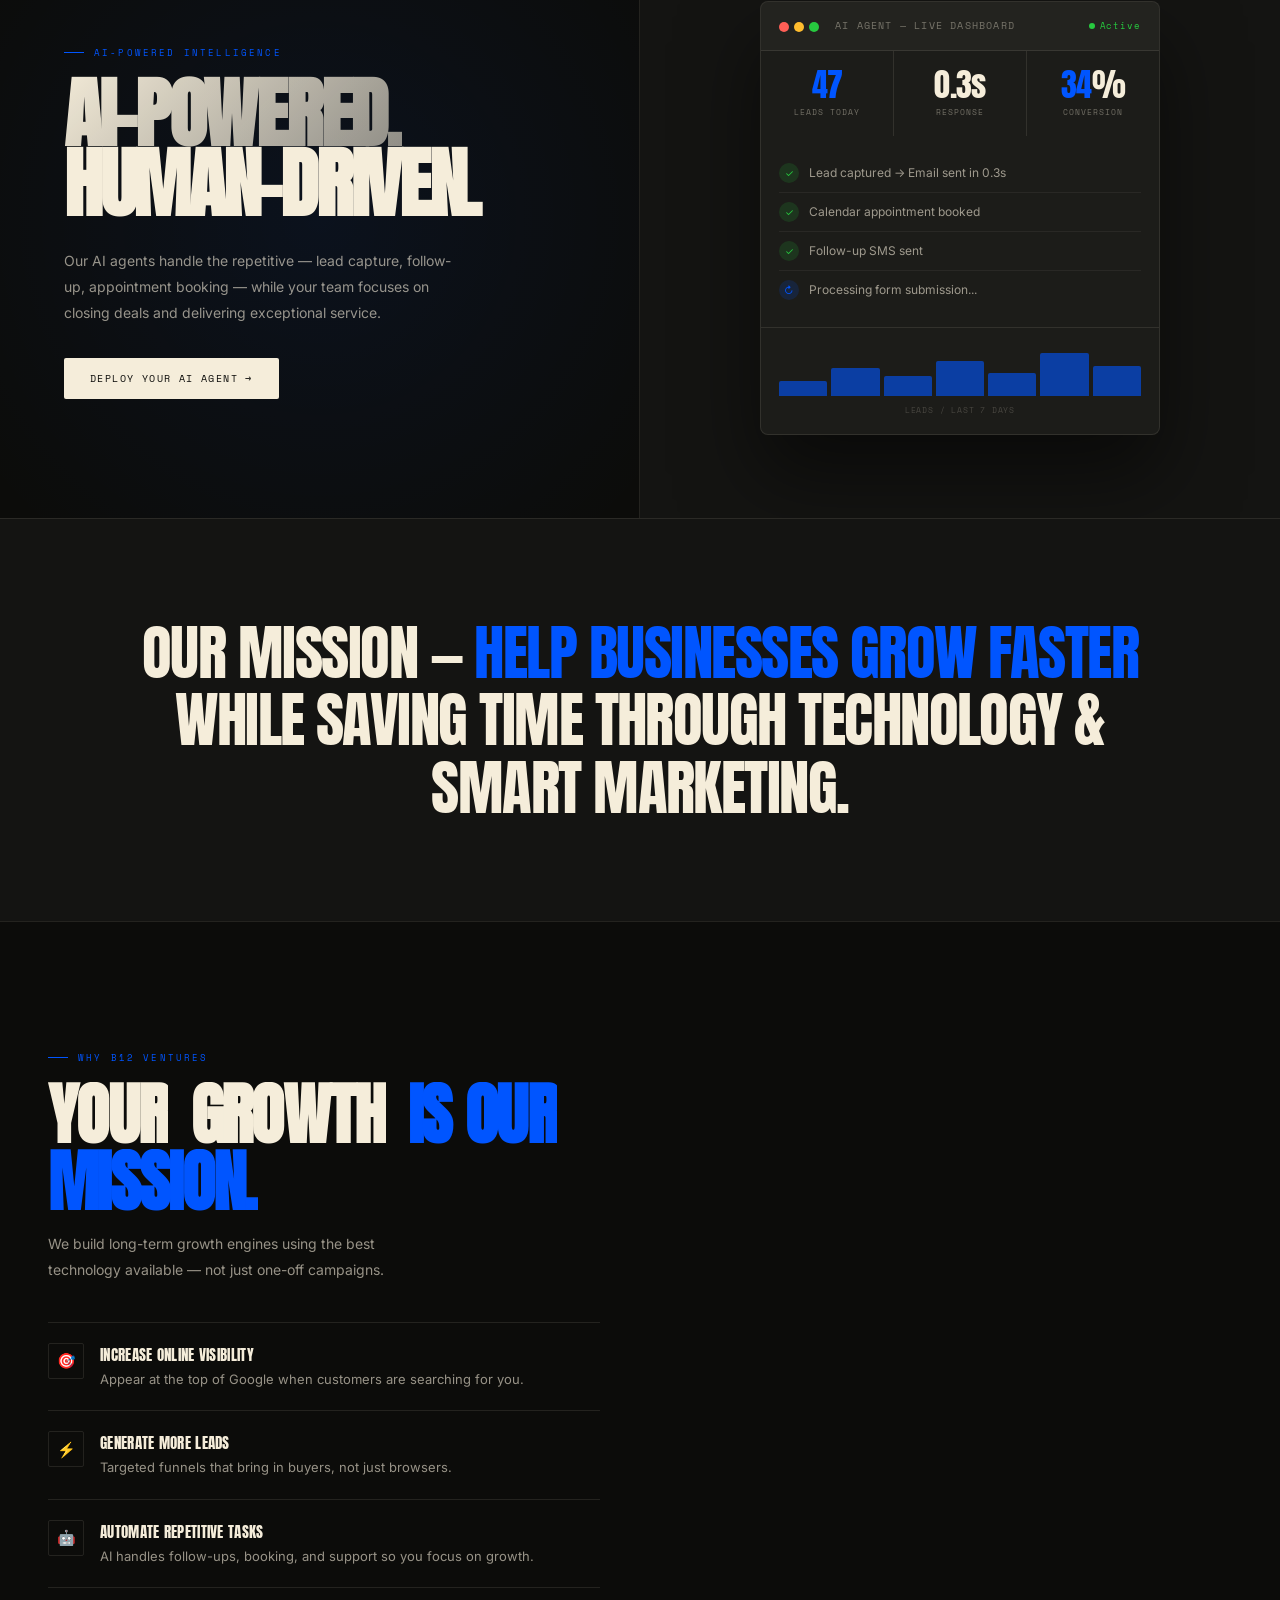
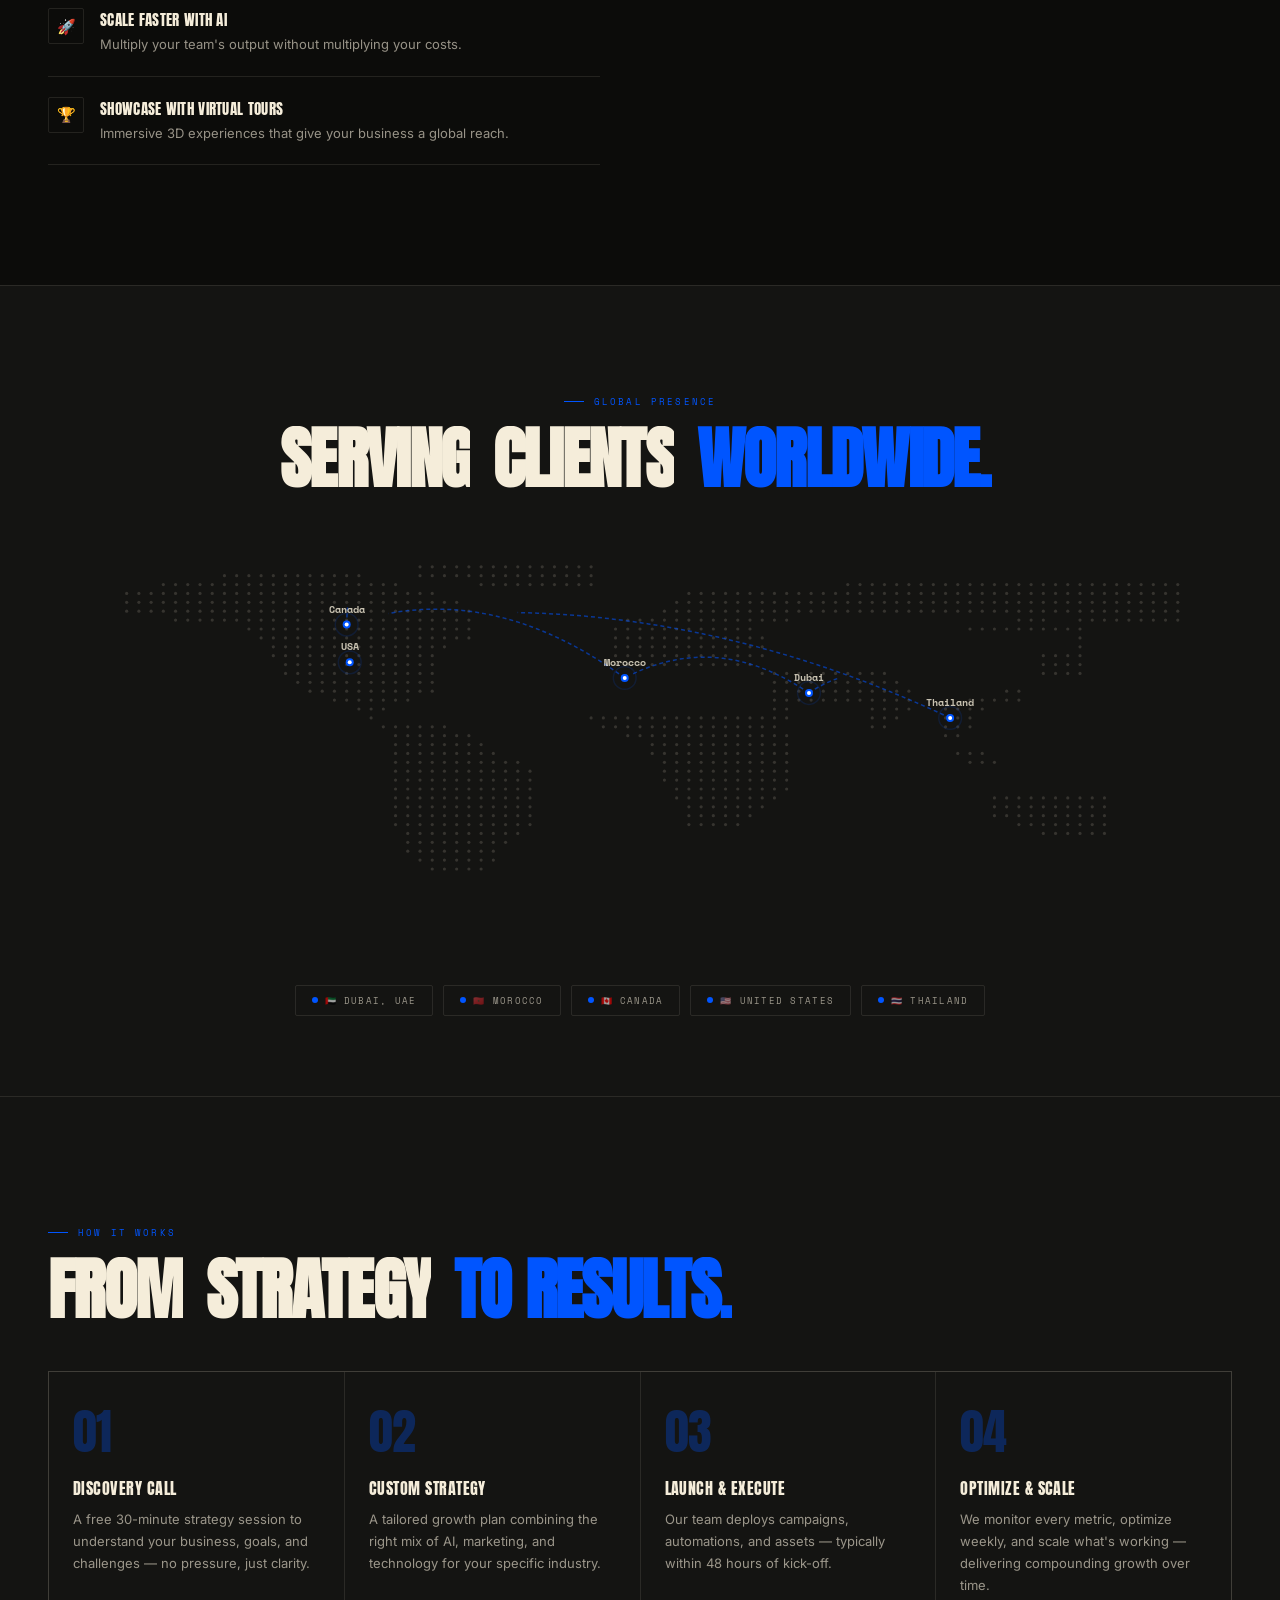
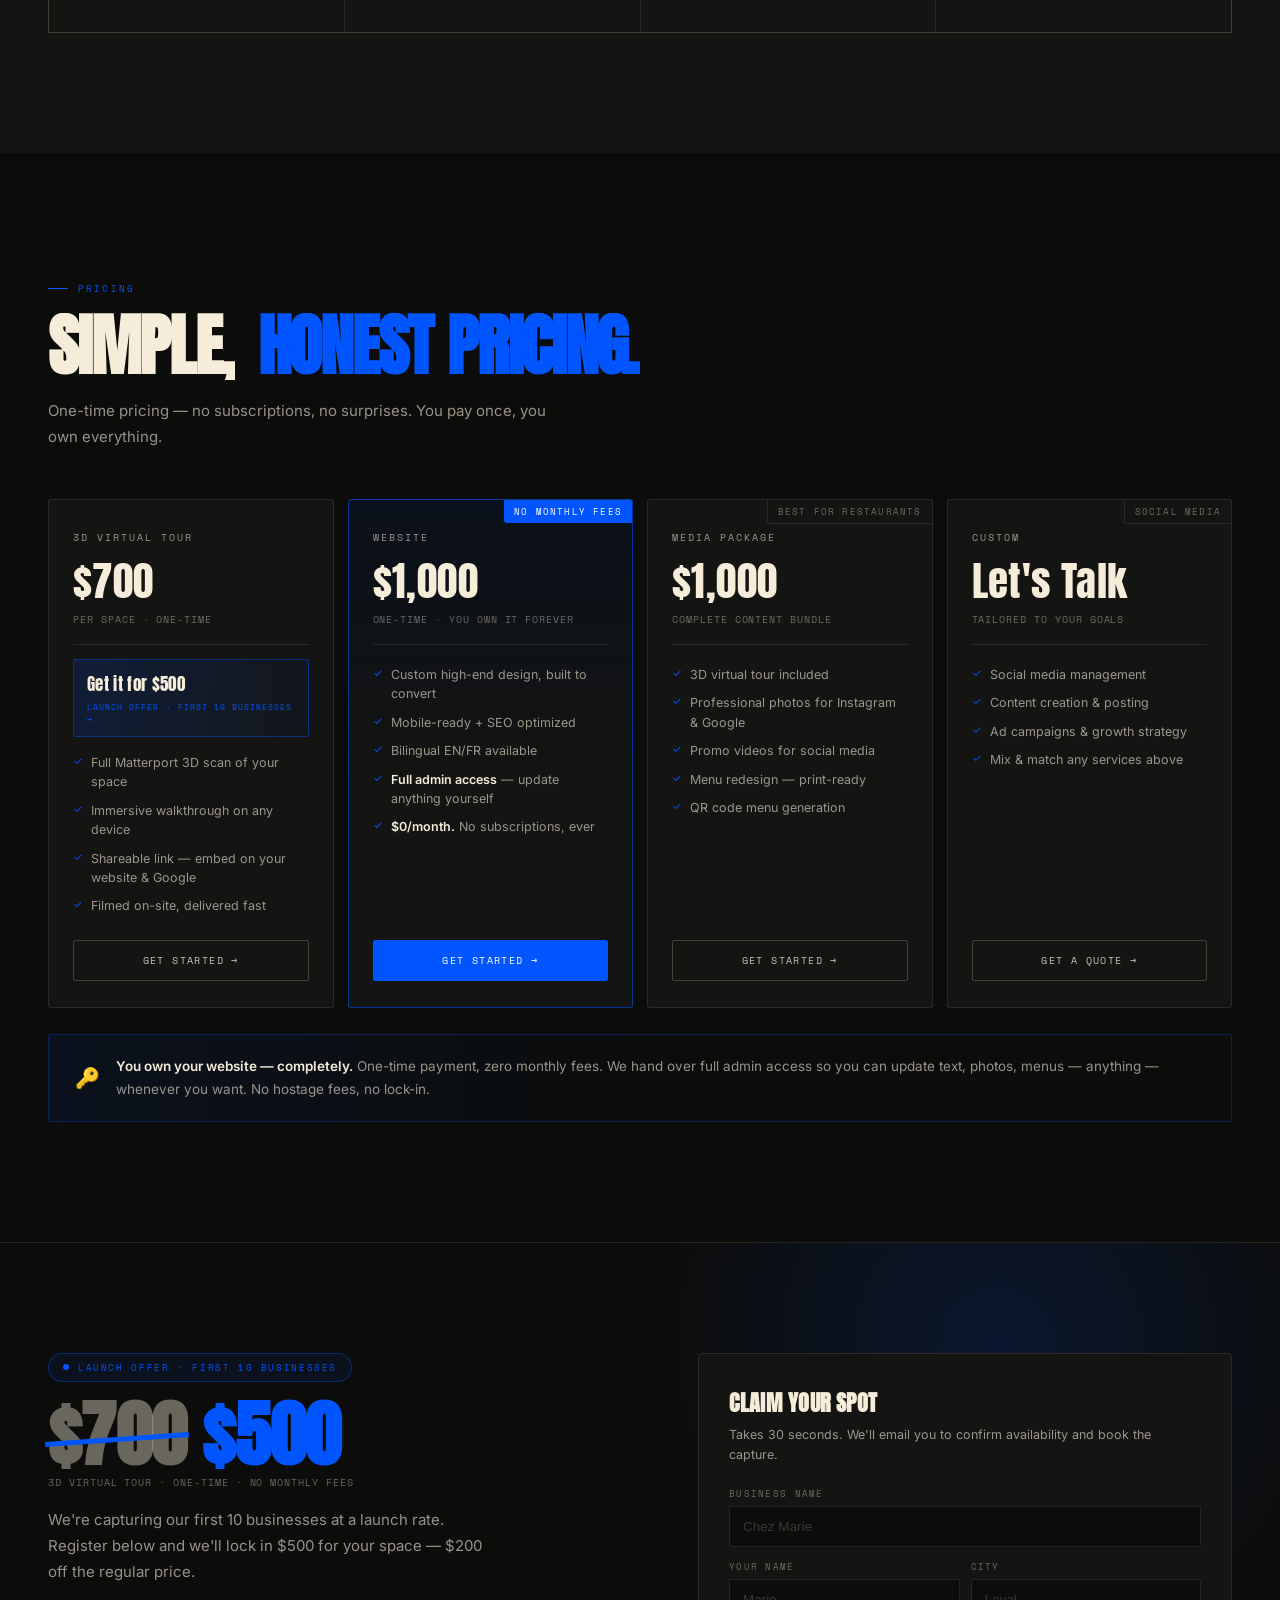
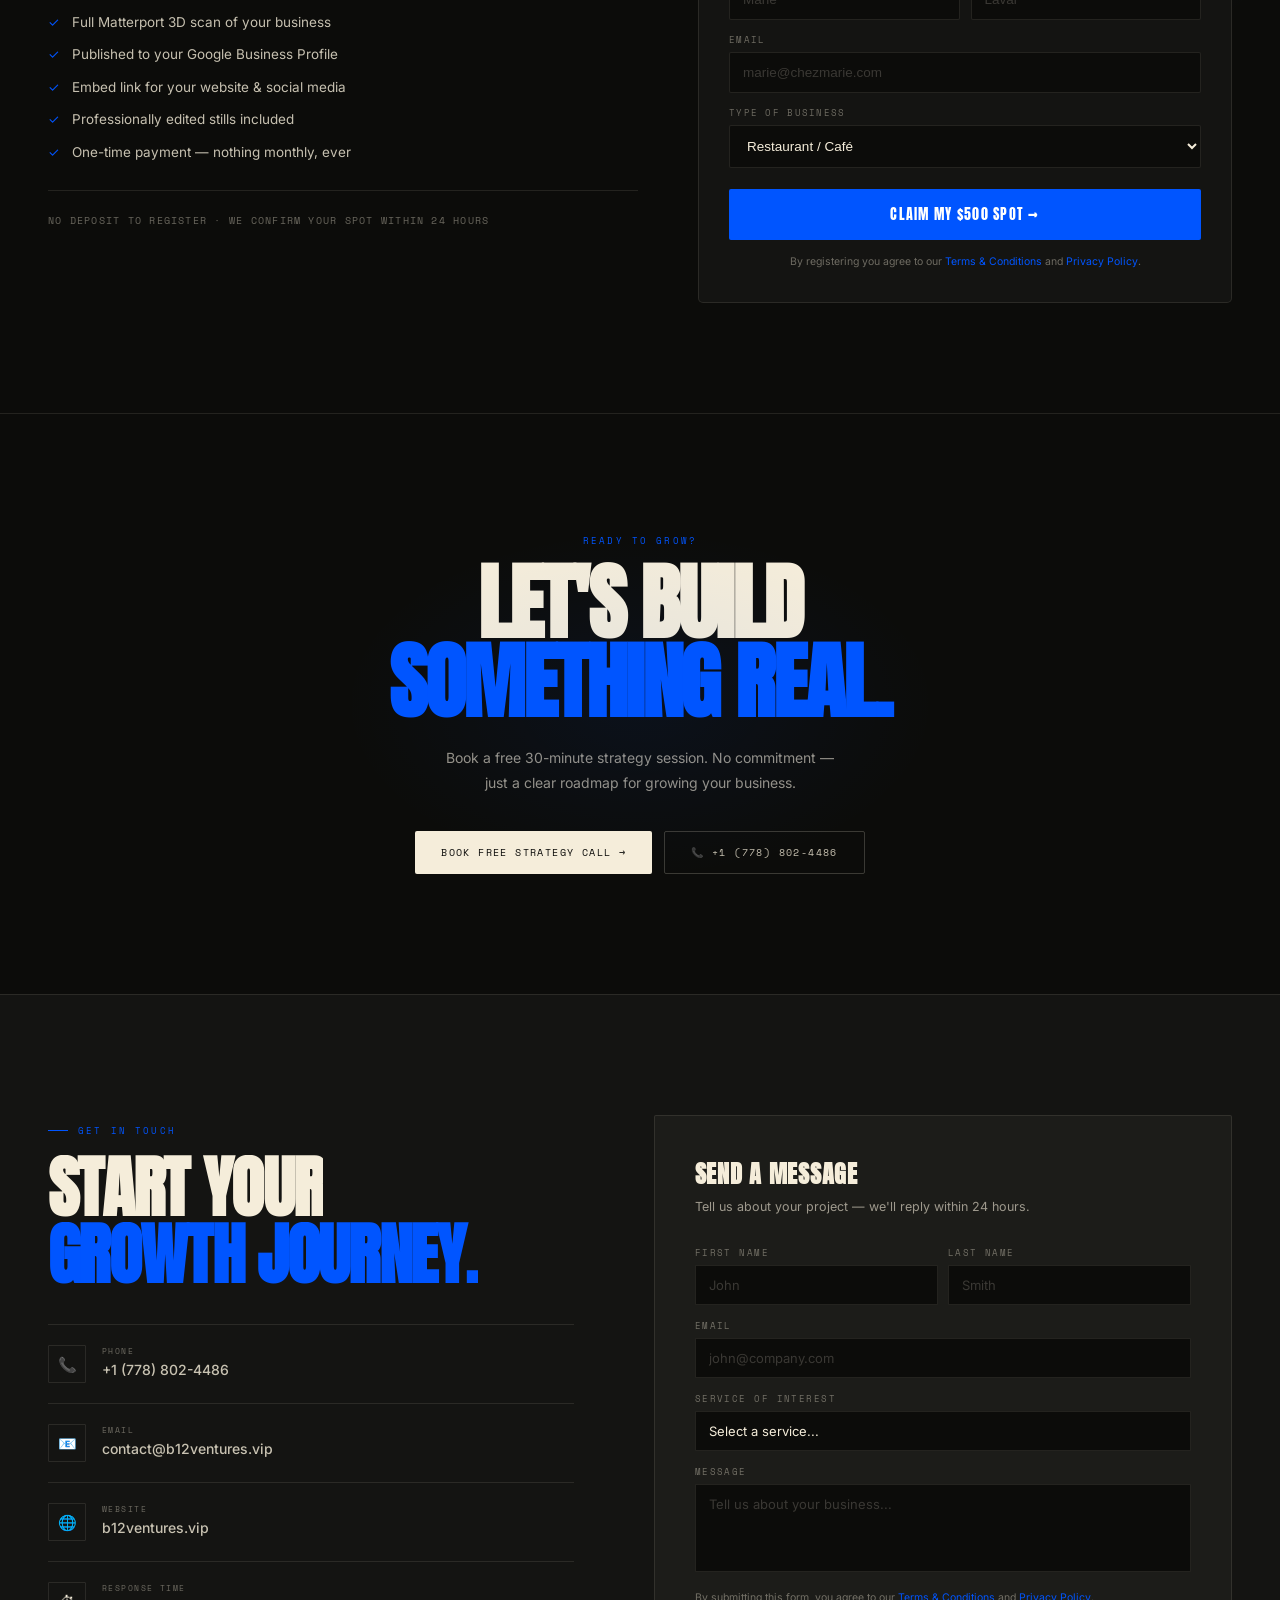
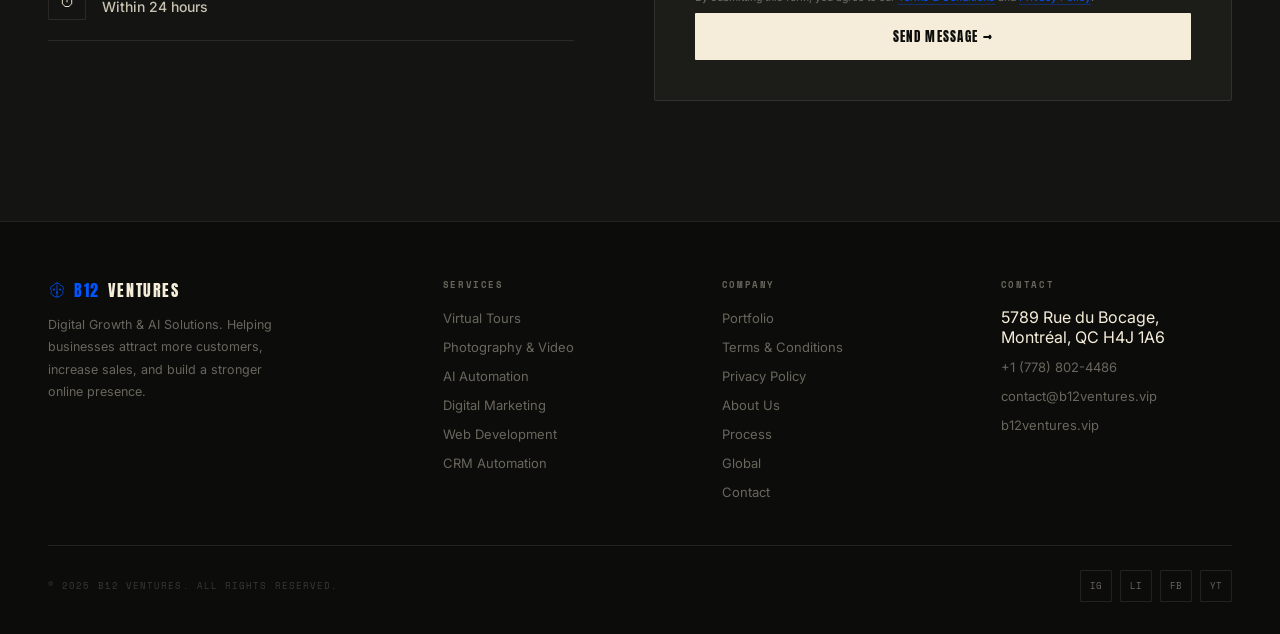
==== commit 1de2fc0a: "Add files via upload" ====
--- a/index.html
+++ b/index.html
@@ -354,6 +354,10 @@
 .nav-links{display:flex;gap:26px}
 .nav-link{font-family:var(--mono);font-size:10px;letter-spacing:.14em;text-transform:uppercase;color:var(--c60);transition:color .3s}
 .nav-link:hover{color:var(--cream)}
+.nav-offer{color:var(--blue);position:relative}
+.nav-offer::after{content:'';position:absolute;left:0;right:0;bottom:-4px;height:1px;background:var(--blue);transform:scaleX(0);transform-origin:left;transition:transform .35s var(--ease-out)}
+.nav-offer:hover{color:var(--blue)}
+.nav-offer:hover::after{transform:none}
 @media(max-width:1020px){.nav-links{display:none}}
 @media(max-width:760px){
   /* on phones there's no room beside the headline — use it as an
@@ -402,6 +406,48 @@
 .prc-name{font-family:var(--mono);font-size:10px;letter-spacing:.2em;text-transform:uppercase;color:var(--c60);margin-bottom:16px}
 .prc-price{font-family:var(--disp);font-size:clamp(30px,3.2vw,42px);letter-spacing:.01em;line-height:1;color:var(--cream)}
 .prc-price .sm{font-size:.55em;color:var(--blue)}
+.prc-deal{display:block;margin:-6px 0 16px;padding:11px 13px;border:1px solid rgba(0,85,255,.42);border-radius:3px;background:linear-gradient(100deg,rgba(0,85,255,.16),rgba(0,85,255,.04));transition:all .3s var(--ease-out)}
+.prc-deal:hover{border-color:var(--blue);background:linear-gradient(100deg,rgba(0,85,255,.26),rgba(0,85,255,.08))}
+.prc-deal-t{display:block;font-family:var(--disp);font-size:17px;letter-spacing:.02em;color:var(--cream)}
+.prc-deal-s{display:block;font-family:var(--mono);font-size:8px;letter-spacing:.13em;text-transform:uppercase;color:var(--blue);margin-top:4px}
+
+/* ── Launch offer ── */
+#offer{position:relative;padding:110px 0;border-top:1px solid var(--c10);overflow:hidden}
+#offer::before{content:'';position:absolute;top:-40%;right:-10%;width:820px;height:820px;background:radial-gradient(circle,rgba(0,85,255,.15),transparent 62%);pointer-events:none}
+.of-grid{position:relative;display:grid;grid-template-columns:1.05fr .95fr;gap:60px;align-items:start}
+.of-tag{display:inline-flex;align-items:center;gap:9px;font-family:var(--mono);font-size:9px;letter-spacing:.18em;text-transform:uppercase;color:var(--blue);border:1px solid rgba(0,85,255,.4);border-radius:999px;padding:7px 14px;background:rgba(0,85,255,.08)}
+.of-dot{width:6px;height:6px;border-radius:50%;background:var(--blue);animation:ofp 1.9s ease-in-out infinite}
+@keyframes ofp{0%,100%{opacity:1;box-shadow:0 0 0 0 rgba(0,85,255,.6)}50%{opacity:.65;box-shadow:0 0 0 7px rgba(0,85,255,0)}}
+.of-h{font-family:var(--disp);font-size:clamp(38px,5.6vw,76px);line-height:.94;letter-spacing:-.01em;text-transform:uppercase;margin:20px 0 6px}
+.of-h .strike{position:relative;color:var(--c40)}
+.of-h .strike::after{content:'';position:absolute;left:-2%;right:-2%;top:52%;height:5px;background:var(--blue);transform:rotate(-4deg)}
+.of-h .now{color:var(--blue)}
+.of-sub{font-size:15px;line-height:1.75;color:var(--c60);max-width:440px;margin-top:18px}
+.of-list{list-style:none;margin:26px 0 0;display:flex;flex-direction:column;gap:11px}
+.of-list li{font-size:13.5px;line-height:1.6;color:var(--c80);padding-left:24px;position:relative}
+.of-list li::before{content:'✓';position:absolute;left:0;color:var(--blue);font-size:13px}
+.of-meta{margin-top:26px;padding-top:20px;border-top:1px solid var(--c10);font-family:var(--mono);font-size:9.5px;letter-spacing:.13em;text-transform:uppercase;color:var(--c40);line-height:1.9}
+.of-card{background:var(--bg2);border:1px solid var(--c10);border-radius:5px;padding:32px 30px}
+.of-card h3{font-family:var(--disp);font-size:22px;letter-spacing:.02em;text-transform:uppercase;margin-bottom:6px}
+.of-card .of-cs{font-size:12.5px;color:var(--c60);line-height:1.6;margin-bottom:22px}
+.of-f{margin-bottom:13px}
+.of-f label{display:block;font-family:var(--mono);font-size:8.5px;letter-spacing:.15em;text-transform:uppercase;color:var(--c40);margin-bottom:6px}
+.of-f input,.of-f select{width:100%;background:var(--bg);border:1px solid var(--c10);border-radius:2px;padding:12px 13px;font-size:13.5px;color:var(--cream);transition:border-color .3s}
+.of-f input::placeholder{color:var(--c20)}
+.of-f input:focus,.of-f select:focus{outline:none;border-color:rgba(0,85,255,.6)}
+.of-f select option{background:var(--bg2)}
+.of-row{display:grid;grid-template-columns:1fr 1fr;gap:11px}
+.of-btn{width:100%;background:var(--blue);color:#fff;border-radius:2px;padding:15px;font-family:var(--disp);font-size:14px;letter-spacing:.09em;text-transform:uppercase;margin-top:8px;position:relative;overflow:hidden;transition:box-shadow .35s}
+.of-btn:hover{box-shadow:0 0 30px -6px rgba(0,85,255,.85)}
+.of-fine{font-size:10.5px;line-height:1.65;color:var(--c40);margin-top:13px;text-align:center}
+.of-fine a{color:var(--blue)}
+.of-ok{display:none;text-align:center;padding:26px 6px}
+.of-ok.on{display:block}
+.of-ok .ok-i{font-size:34px}
+.of-ok h4{font-family:var(--disp);font-size:21px;text-transform:uppercase;margin:12px 0 8px}
+.of-ok p{font-size:13px;color:var(--c60);line-height:1.7}
+@media(max-width:900px){.of-grid{grid-template-columns:1fr;gap:38px}}
+@media(max-width:520px){.of-row{grid-template-columns:1fr}}
 .prc-per{font-family:var(--mono);font-size:9.5px;letter-spacing:.1em;text-transform:uppercase;color:var(--c40);margin:10px 0 20px;padding-bottom:18px;border-bottom:1px solid var(--c10)}
 .prc-feat{list-style:none;display:flex;flex-direction:column;gap:9px;margin-bottom:24px;flex-grow:1}
 .prc-feat li{font-size:12.5px;line-height:1.55;color:var(--c60);padding-left:18px;position:relative}
@@ -440,6 +486,7 @@
     <a class="fm-link" href="#process"   onclick="closeMenu()"><span data-i18n="nav_process">Process</span></a>
     <a class="fm-link" href="portfolio.html"><span data-i18n="nav_work">Portfolio</span></a>
     <a class="fm-link" href="#pricing"   onclick="closeMenu()"><span data-i18n="nav_pricing">Pricing</span></a>
+    <a class="fm-link" href="#offer"     onclick="closeMenu()"><span style="color:var(--blue)" data-i18n="nav_offer">$500 Offer</span></a>
     <a class="fm-link" href="#contact"   onclick="closeMenu()"><span style="color:var(--blue)" data-i18n="nav_contact">Contact</span></a>
   </nav>
   <div class="fm-foot">
@@ -456,6 +503,7 @@
   <div class="nav-links" aria-label="Primary">
     <a class="nav-link" href="#services" data-i18n="nav_services">Services</a>
     <a class="nav-link" href="#pricing" data-i18n="nav_pricing">Pricing</a>
+    <a class="nav-link nav-offer" href="#offer" data-i18n="nav_offer">$500 Offer</a>
     <a class="nav-link" href="portfolio.html" data-i18n="nav_work">Portfolio</a>
     <a class="nav-link" href="#contact" data-i18n="nav_contact">Contact</a>
   </div>
@@ -493,7 +541,7 @@
     <div class="hero-bottom" id="hero-bottom">
       <p class="hero-desc" data-i18n="hero_desc">We help businesses attract more customers, increase sales, and build a stronger online presence through AI automation, digital marketing &amp; immersive virtual experiences.</p>
       <div class="hero-ctas">
-        <a href="#contact" class="btn btn-solid"><span data-i18n="hero_cta1">Start Growing →</span></a>
+        <a href="#offer" class="btn btn-solid"><span data-i18n="hero_cta1">Get Your Tour — $500 →</span></a>
         <a href="#services" class="btn btn-border"><span data-i18n="hero_cta2">Our Services</span></a>
       </div>
     </div>
@@ -704,8 +752,12 @@
     <div class="pr-grid">
       <div class="prc rv d1">
         <div class="prc-name" data-i18n="pr1_name">3D Virtual Tour</div>
-        <div class="prc-price">$300–500</div>
-        <div class="prc-per" data-i18n="pr1_per">Per space · based on size</div>
+        <div class="prc-price">$700</div>
+        <div class="prc-per" data-i18n="pr1_per">Per space · one-time</div>
+        <a class="prc-deal" href="#offer">
+          <span class="prc-deal-t" data-i18n="pr1_deal">Get it for $500</span>
+          <span class="prc-deal-s" data-i18n="pr1_deal_s">Launch offer · first 10 businesses →</span>
+        </a>
         <ul class="prc-feat">
           <li data-i18n="pr1_f1">Full Matterport 3D scan of your space</li>
           <li data-i18n="pr1_f2">Immersive walkthrough on any device</li>
@@ -763,6 +815,65 @@
     <div class="pr-note rv d2">
       <div class="pr-note-ic">🔑</div>
       <p data-i18n="pr_note"><strong>You own your website — completely.</strong> One-time payment, zero monthly fees. We hand over full admin access so you can update text, photos, menus — anything — whenever you want. No hostage fees, no lock-in.</p>
+    </div>
+  </div>
+</section>
+
+<!-- LAUNCH OFFER -->
+<section id="offer">
+  <div class="wrap of-grid">
+    <div>
+      <span class="of-tag rv"><span class="of-dot"></span><span data-i18n="of_tag">Launch Offer · First 10 Businesses</span></span>
+      <h1 class="of-h rv d1">
+        <span class="strike">$700</span> <span class="now">$500</span>
+      </h1>
+      <div class="prc-per rv d1" style="border:none;padding:0;margin:0" data-i18n="of_price_sub">3D Virtual Tour · one-time · no monthly fees</div>
+      <p class="of-sub rv d2" data-i18n="of_sub">We're capturing our first 10 businesses at a launch rate. Register below and we'll lock in $500 for your space — $200 off the regular price.</p>
+      <ul class="of-list rv d3">
+        <li data-i18n="of_l1">Full Matterport 3D scan of your business</li>
+        <li data-i18n="of_l2">Published to your Google Business Profile</li>
+        <li data-i18n="of_l3">Embed link for your website &amp; social media</li>
+        <li data-i18n="of_l4">Professionally edited stills included</li>
+        <li data-i18n="of_l5">One-time payment — nothing monthly, ever</li>
+      </ul>
+      <div class="of-meta rv d4" data-i18n="of_meta">No deposit to register · We confirm your spot within 24 hours</div>
+    </div>
+
+    <div class="of-card rv d2">
+      <div id="of-form-wrap">
+        <h3 data-i18n="of_ct">Claim Your Spot</h3>
+        <p class="of-cs" data-i18n="of_cs">Takes 30 seconds. We'll email you to confirm availability and book the capture.</p>
+        <form id="offer-form" novalidate>
+          <input type="hidden" name="access_key" value="32d4e8ae-4d1f-4990-858e-dc074c55bbbe"/>
+          <input type="hidden" name="subject" value="🎯 LAUNCH OFFER — New $500 Registration"/>
+          <input type="hidden" name="from_name" value="B12 Ventures — Launch Offer"/>
+          <input type="checkbox" name="botcheck" style="display:none" tabindex="-1" autocomplete="off"/>
+          <div class="of-f"><label data-i18n="of_biz">Business Name</label><input type="text" name="business" placeholder="Chez Marie" required/></div>
+          <div class="of-row">
+            <div class="of-f"><label data-i18n="of_name">Your Name</label><input type="text" name="contact_name" placeholder="Marie" required autocomplete="given-name"/></div>
+            <div class="of-f"><label data-i18n="of_city">City</label><input type="text" name="city" placeholder="Laval" required/></div>
+          </div>
+          <div class="of-f"><label data-i18n="of_em">Email</label><input type="email" name="email" placeholder="marie@chezmarie.com" required autocomplete="email"/></div>
+          <div class="of-f">
+            <label data-i18n="of_type">Type of Business</label>
+            <select name="business_type">
+              <option data-i18n="of_t1">Restaurant / Café</option>
+              <option data-i18n="of_t2">Retail / Boutique</option>
+              <option data-i18n="of_t3">Salon / Barber / Spa</option>
+              <option data-i18n="of_t4">Clinic / Office</option>
+              <option data-i18n="of_t5">Event Venue</option>
+              <option data-i18n="of_t6">Other</option>
+            </select>
+          </div>
+          <button type="submit" class="of-btn" id="of-btn" data-i18n="of_btn">Claim My $500 Spot →</button>
+          <p class="of-fine"><span data-i18n="of_fine">By registering you agree to our</span> <a href="terms.html" target="_blank" data-i18n="cf_legal_t">Terms &amp; Conditions</a> <span data-i18n="cf_legal_and">and</span> <a href="privacy.html" target="_blank" data-i18n="cf_legal_p">Privacy Policy</a>.</p>
+        </form>
+      </div>
+      <div class="of-ok" id="of-ok">
+        <div class="ok-i">🎯</div>
+        <h4 data-i18n="of_ok_h">Spot Requested</h4>
+        <p data-i18n="of_ok_p">We've got your details. You'll hear from us within 24 hours to confirm your spot and schedule the capture.</p>
+      </div>
     </div>
   </div>
 </section>
@@ -889,7 +1000,7 @@
     hero_kicker:'AI-Powered Digital Growth Agency — Montréal, QC',
     hero_t2:'Ventures',hero_t3:'Digital',hero_t4:'Growth.',
     hero_desc:'We help businesses attract more customers, increase sales, and build a stronger online presence through AI automation, digital marketing & immersive virtual experiences.',
-    hero_cta1:'Start Growing →',hero_cta2:'Our Services',
+    hero_cta1:'Get Your Tour — $500 →',hero_cta2:'Our Services',
     lbl_mission:'Our Mission',about_h:'Help Businesses Grow Faster With Technology.',
     about_p1:'At B12 Ventures, we combine AI automation, digital marketing, and immersive virtual experiences to help businesses attract more customers and increase sales.',
     about_p2:'Our mission: deliver measurable growth while saving you time through smart technology.',
@@ -941,7 +1052,22 @@
     hero_scroll:'Scroll to explore',
     nav_pricing:'Pricing',lbl_pricing:'Pricing',pr_h1:'Simple,',pr_h2:'Honest Pricing.',
     pr_sub:'One-time pricing — no subscriptions, no surprises. You pay once, you own everything.',
-    pr1_name:'3D Virtual Tour',pr1_per:'Per space · based on size',
+    pr1_name:'3D Virtual Tour',pr1_per:'Per space · one-time',
+    pr1_deal:'Get it for $500',pr1_deal_s:'Launch offer · first 10 businesses →',
+    of_tag:'Launch Offer · First 10 Businesses',
+    of_price_sub:'3D Virtual Tour · one-time · no monthly fees',
+    of_sub:"We're capturing our first 10 businesses at a launch rate. Register below and we'll lock in $500 for your space — $200 off the regular price.",
+    of_l1:'Full Matterport 3D scan of your business',of_l2:'Published to your Google Business Profile',
+    of_l3:'Embed link for your website &amp; social media',of_l4:'Professionally edited stills included',
+    of_l5:'One-time payment — nothing monthly, ever',
+    of_meta:'No deposit to register · We confirm your spot within 24 hours',
+    of_ct:'Claim Your Spot',of_cs:"Takes 30 seconds. We'll email you to confirm availability and book the capture.",
+    of_biz:'Business Name',of_name:'Your Name',of_city:'City',of_em:'Email',of_type:'Type of Business',
+    of_t1:'Restaurant / Café',of_t2:'Retail / Boutique',of_t3:'Salon / Barber / Spa',
+    of_t4:'Clinic / Office',of_t5:'Event Venue',of_t6:'Other',
+    of_btn:'Claim My $500 Spot →',of_fine:'By registering you agree to our',
+    of_ok_h:'Spot Requested',of_ok_p:"We've got your details. You'll hear from us within 24 hours to confirm your spot and schedule the capture.",
+    nav_offer:'$500 Offer',
     pr1_f1:'Full Matterport 3D scan of your space',pr1_f2:'Immersive walkthrough on any device',
     pr1_f3:'Shareable link — embed on your website &amp; Google',pr1_f4:'Filmed on-site, delivered fast',
     pr2_badge:'No Monthly Fees',pr2_name:'Website',pr2_per:'One-time · you own it forever',
@@ -963,7 +1089,7 @@
     hero_kicker:'Agence de Croissance Digitale & IA — Montréal, QC',
     hero_t2:'Ventures',hero_t3:'Croissance',hero_t4:'Digitale.',
     hero_desc:"Nous aidons les entreprises à attirer plus de clients, augmenter les ventes et construire une présence en ligne plus forte grâce à l'IA et au marketing digital.",
-    hero_cta1:'Commencer à Croître →',hero_cta2:'Nos Services',
+    hero_cta1:'Votre Visite 3D — 500 $ →',hero_cta2:'Nos Services',
     lbl_mission:'Notre Mission',about_h:'Aider les Entreprises à Croître Plus Vite.',
     about_p1:"Chez B12 Ventures, nous combinons l'automatisation IA, le marketing digital et les expériences virtuelles immersives pour aider les entreprises à attirer plus de clients.",
     about_p2:'Notre mission : livrer une croissance mesurable tout en vous faisant gagner du temps.',
@@ -1015,7 +1141,22 @@
     hero_scroll:'Défiler pour explorer',
     nav_pricing:'Tarifs',lbl_pricing:'Tarifs',pr_h1:'Des Prix',pr_h2:'Simples et Honnêtes.',
     pr_sub:'Tarification unique — pas d\'abonnement, pas de surprise. Vous payez une fois, tout vous appartient.',
-    pr1_name:'Visite Virtuelle 3D',pr1_per:'Par espace · selon la superficie',
+    pr1_name:'Visite Virtuelle 3D',pr1_per:'Par espace · paiement unique',
+    pr1_deal:'Obtenez-la à 500 $',pr1_deal_s:'Offre de lancement · 10 premiers commerces →',
+    of_tag:'Offre de Lancement · 10 Premiers Commerces',
+    of_price_sub:'Visite Virtuelle 3D · paiement unique · aucun frais mensuel',
+    of_sub:"Nous numérisons nos 10 premiers commerces à tarif de lancement. Inscrivez-vous et nous bloquons 500 $ pour votre espace — 200 $ de rabais.",
+    of_l1:'Numérisation Matterport 3D complète de votre commerce',of_l2:'Publiée sur votre fiche Google Business',
+    of_l3:'Lien intégrable pour votre site web et vos réseaux sociaux',of_l4:'Photos professionnelles retouchées incluses',
+    of_l5:'Paiement unique — jamais de frais mensuels',
+    of_meta:'Aucun dépôt requis · Nous confirmons votre place sous 24 h',
+    of_ct:'Réservez Votre Place',of_cs:'30 secondes. Nous vous écrivons pour confirmer la disponibilité et planifier la captation.',
+    of_biz:"Nom du Commerce",of_name:'Votre Nom',of_city:'Ville',of_em:'Courriel',of_type:"Type de Commerce",
+    of_t1:'Restaurant / Café',of_t2:'Commerce / Boutique',of_t3:'Salon / Barbier / Spa',
+    of_t4:'Clinique / Bureau',of_t5:'Salle de Réception',of_t6:'Autre',
+    of_btn:'Réserver Ma Place à 500 $ →',of_fine:'En vous inscrivant, vous acceptez nos',
+    of_ok_h:'Place Demandée',of_ok_p:"Nous avons vos coordonnées. Vous aurez de nos nouvelles sous 24 h pour confirmer votre place et planifier la captation.",
+    nav_offer:'Offre 500 $',
     pr1_f1:'Numérisation Matterport 3D complète de votre espace',pr1_f2:'Visite immersive sur tous les appareils',
     pr1_f3:'Lien partageable — intégrable à votre site &amp; Google',pr1_f4:'Filmé sur place, livré rapidement',
     pr2_badge:'Aucuns Frais Mensuels',pr2_name:'Site Web',pr2_per:'Paiement unique · à vous pour toujours',
@@ -1408,7 +1549,7 @@
     return t;
   }
   var loaded=0,imgs=[new Image(),new Image()];
-  imgs[0].src='hero-fx.png';imgs[1].src='hero-fx-depth.webp';
+  imgs[0].src='hero-fx.webp';imgs[1].src='hero-fx-depth.webp';
   imgs.forEach(function(im,i){im.onload=function(){mkTex(i,im);if(++loaded===2){cv.classList.add('on');op=0;raf();}};im.onerror=function(){cv.style.display='none';};});
 
   var px=0,py=0,tx=0,ty=0,op=0,run=false;
@@ -1432,6 +1573,31 @@
       requestAnimationFrame(loop);
     })();
   }
+})();
+
+/* ── Launch offer registration ── */
+(function(){
+  var f=document.getElementById('offer-form');
+  if(!f) return;
+  var btn=document.getElementById('of-btn');
+  f.addEventListener('submit',function(e){
+    e.preventDefault();
+    if(!f.checkValidity()){ f.reportValidity(); return; }
+    var original=btn.textContent;
+    btn.textContent='Sending…'; btn.disabled=true;
+    fetch('https://api.web3forms.com/submit',{
+      method:'POST',headers:{'Accept':'application/json'},body:new FormData(f)
+    }).then(function(r){return r.json();}).then(function(d){
+      if(!d.success) throw new Error('failed');
+      document.getElementById('of-form-wrap').style.display='none';
+      document.getElementById('of-ok').classList.add('on');
+      if(window.gtag) gtag('event','offer_register');
+      if(window.dataLayer) window.dataLayer.push({event:'offer_register'});
+    }).catch(function(){
+      btn.textContent='Something went wrong — try again';
+      setTimeout(function(){ btn.textContent=original; btn.disabled=false; },2600);
+    });
+  });
 })();
 
 /* ── Pricing card spotlight ── */
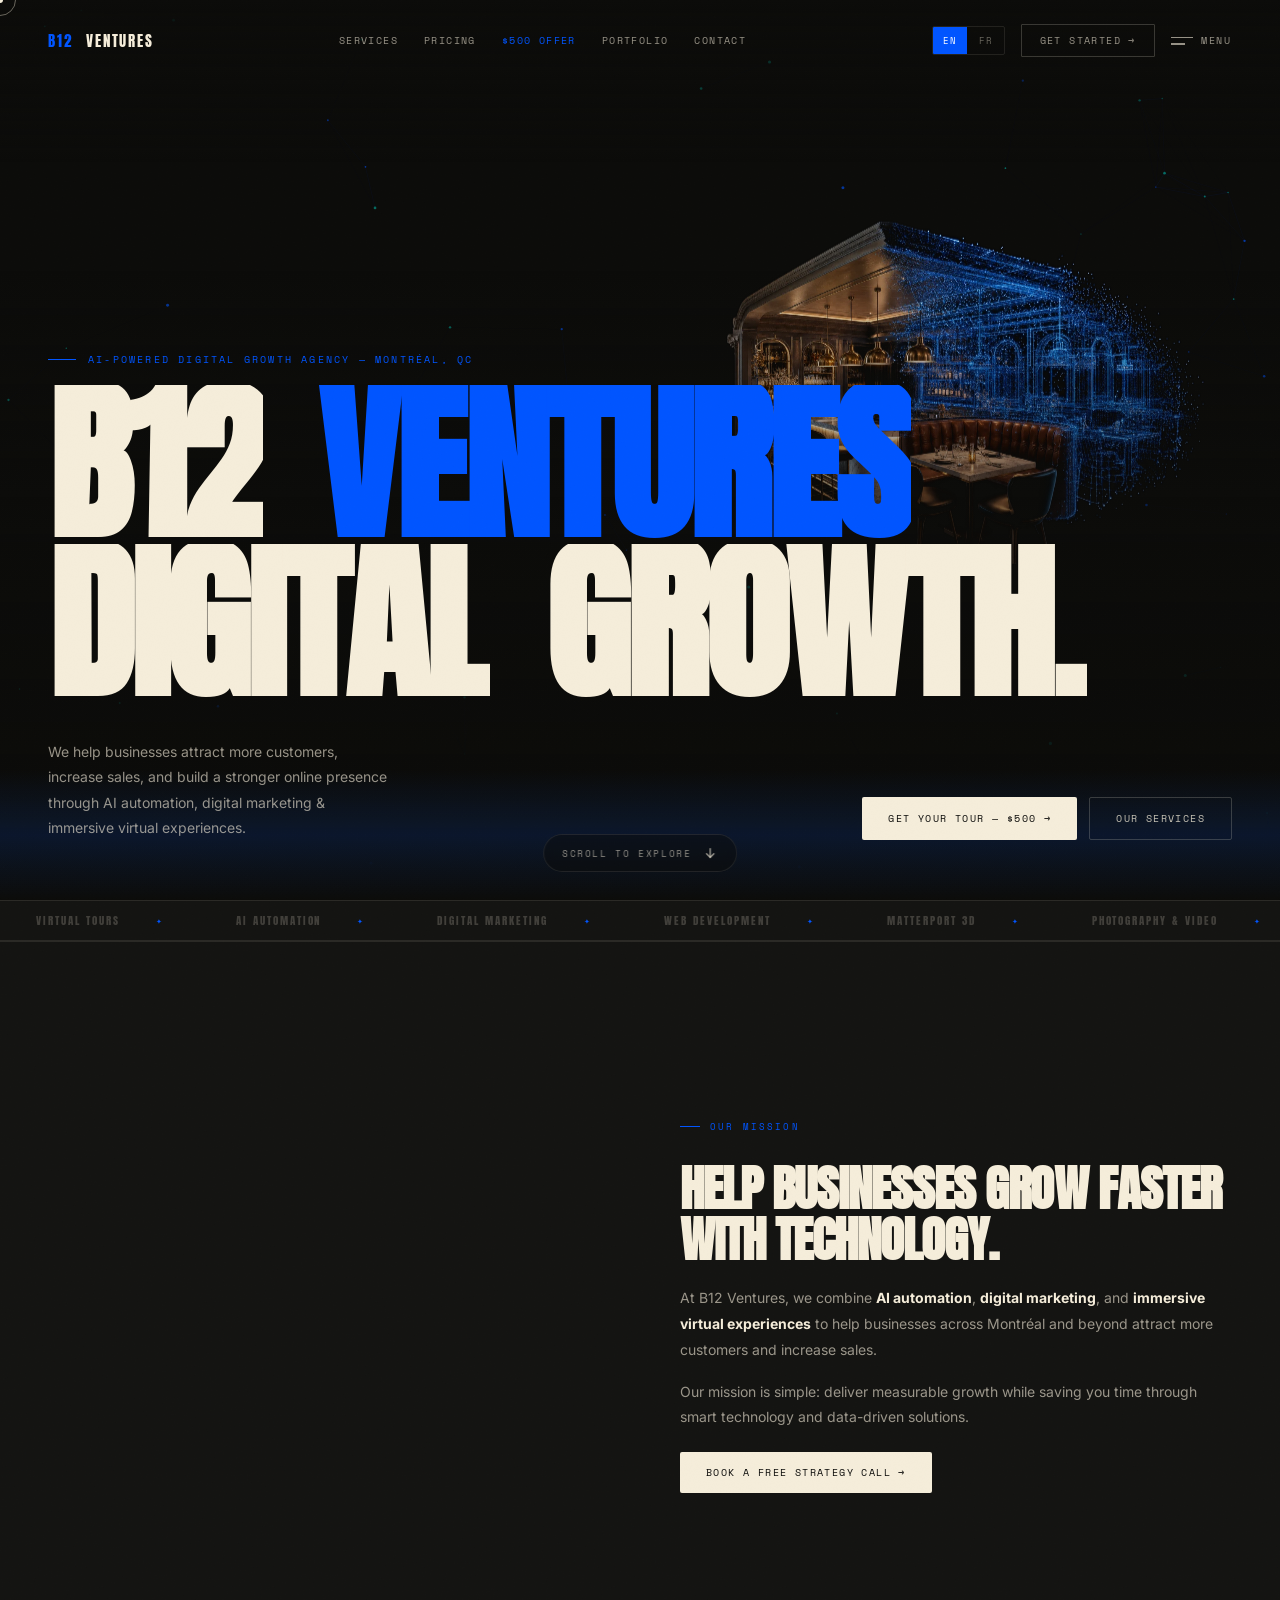
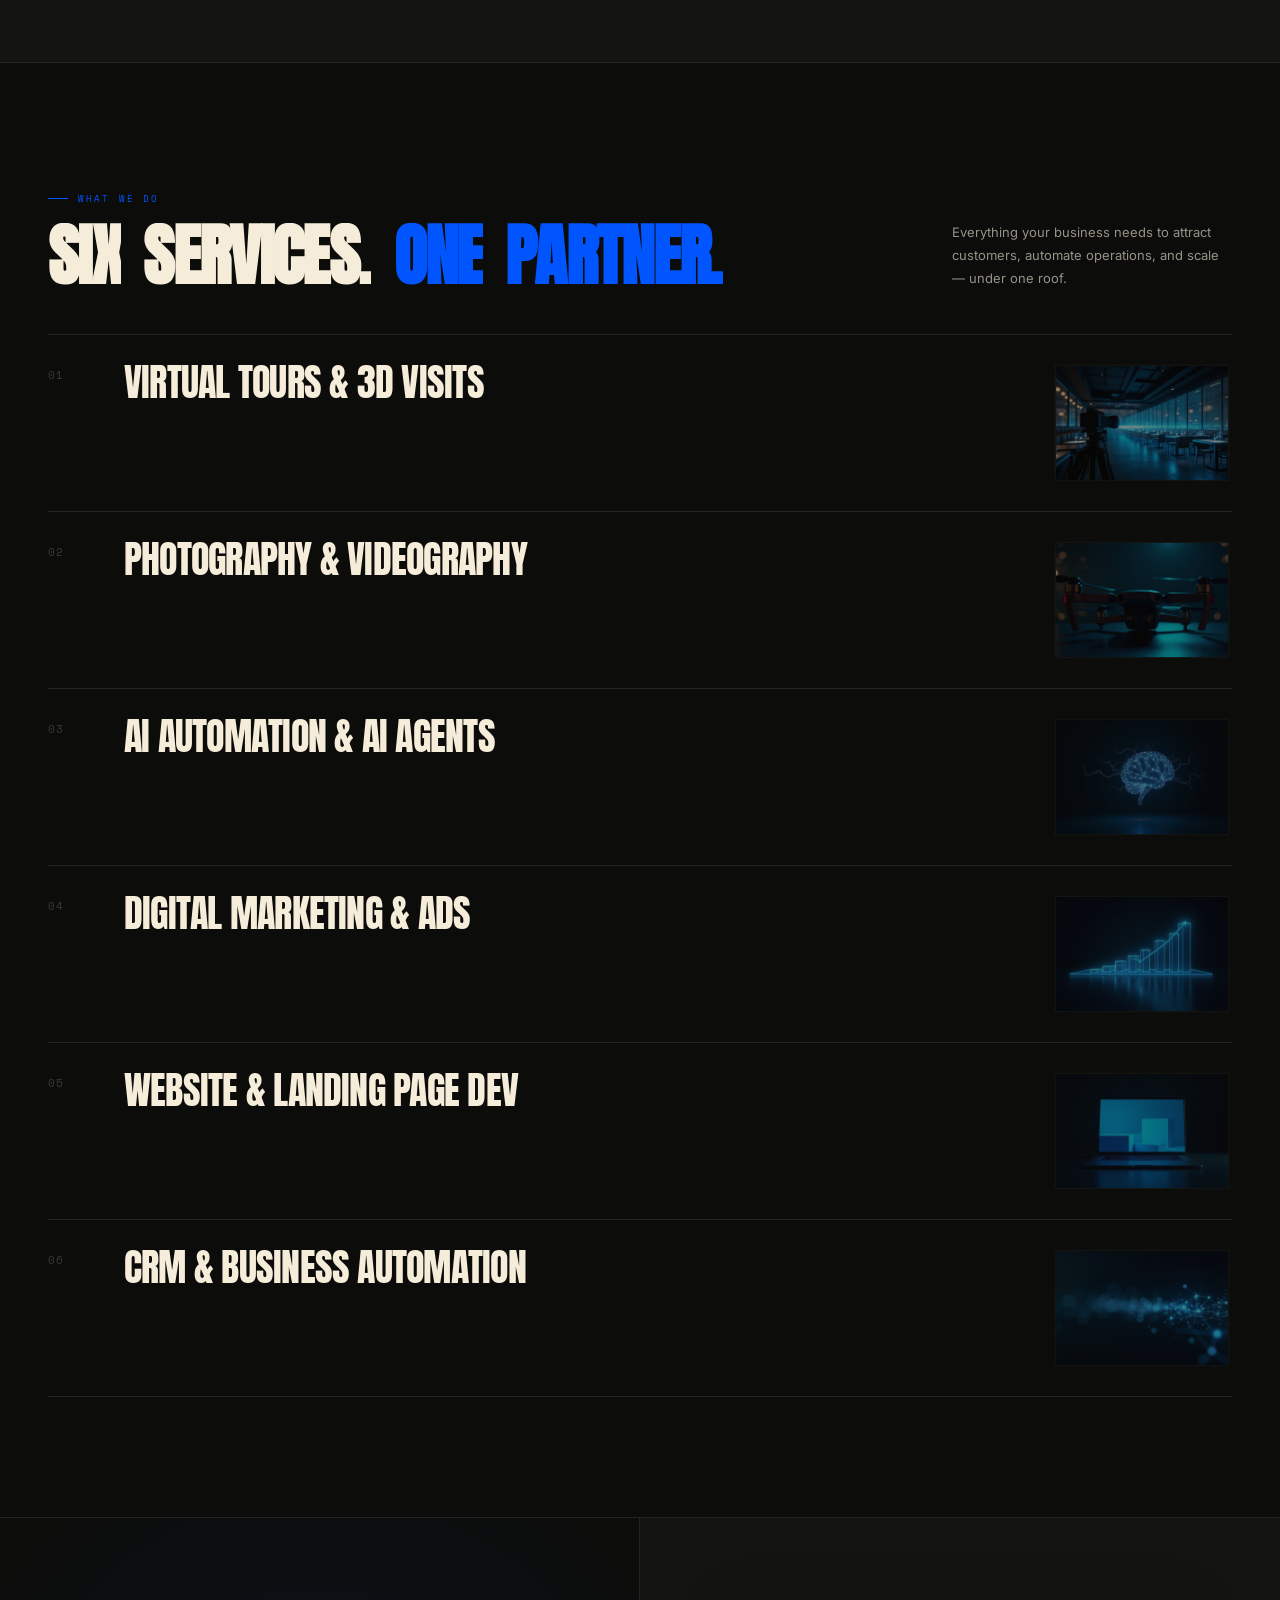
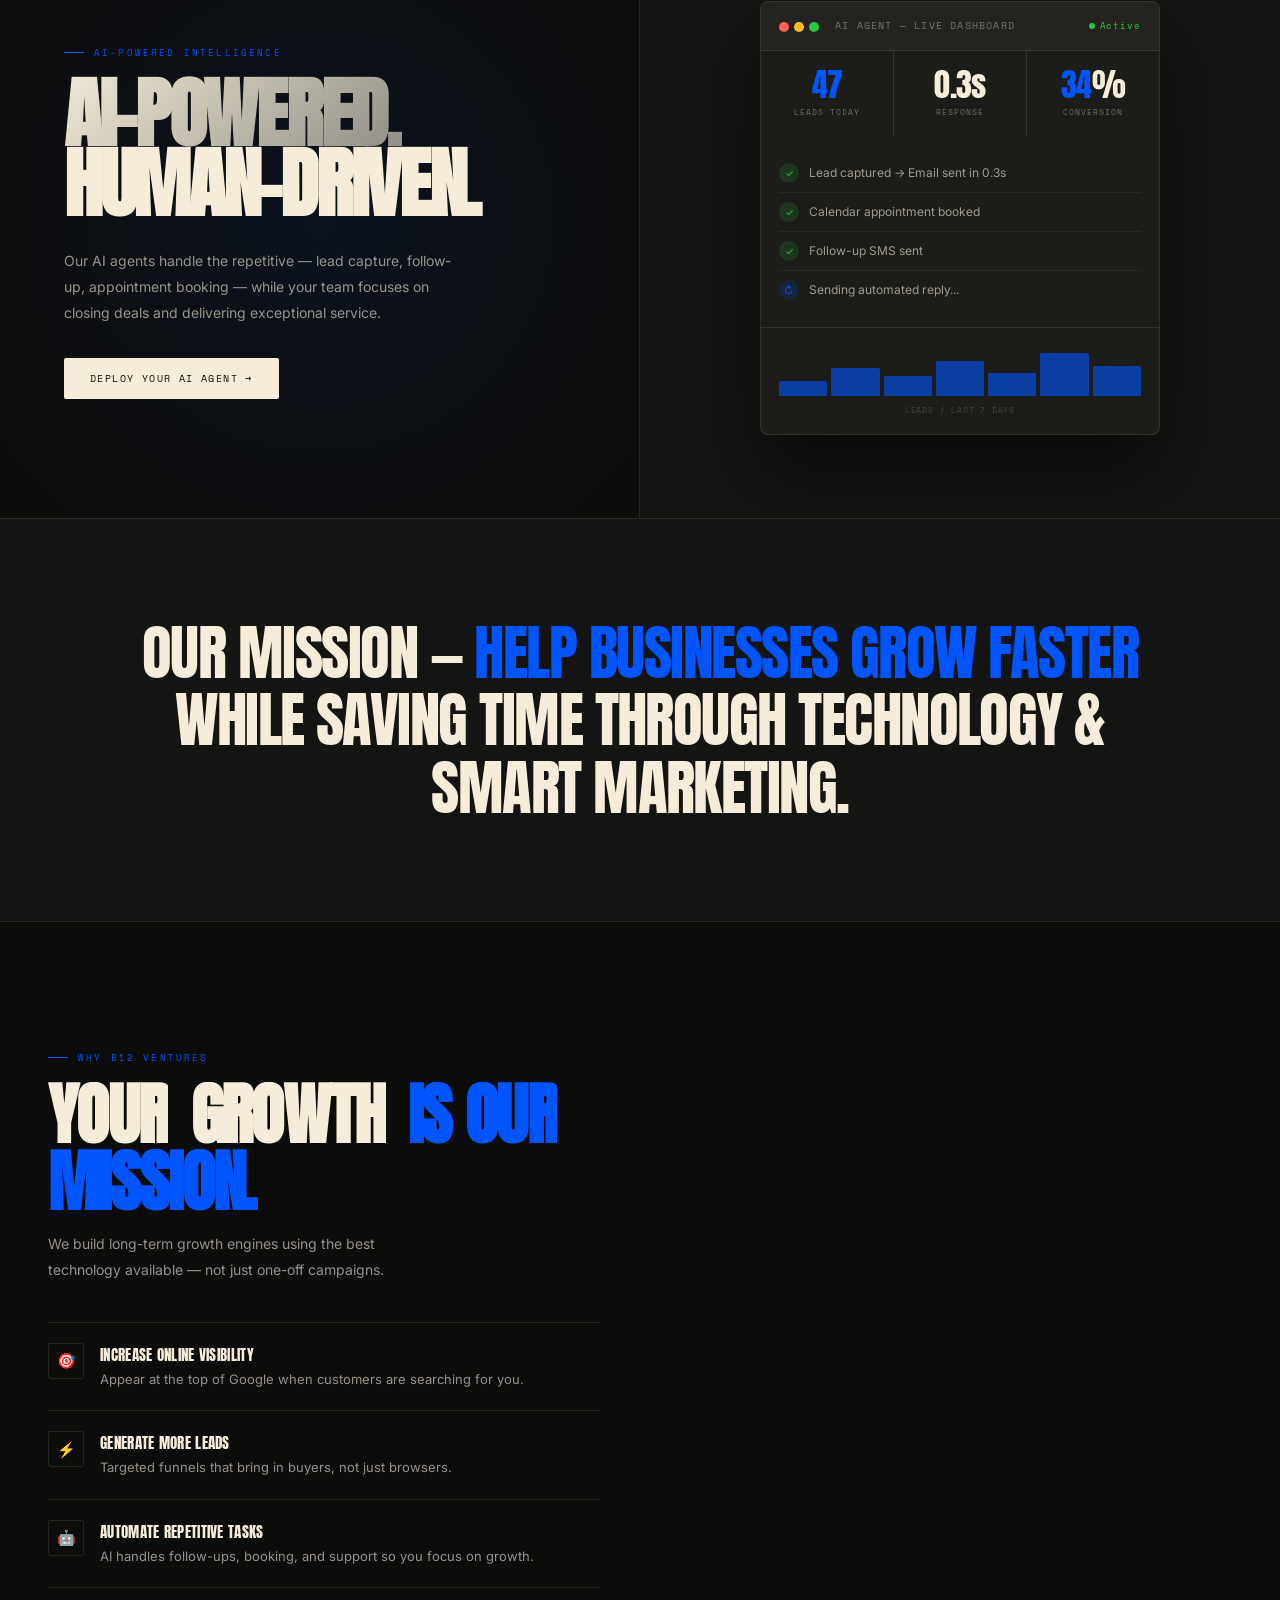
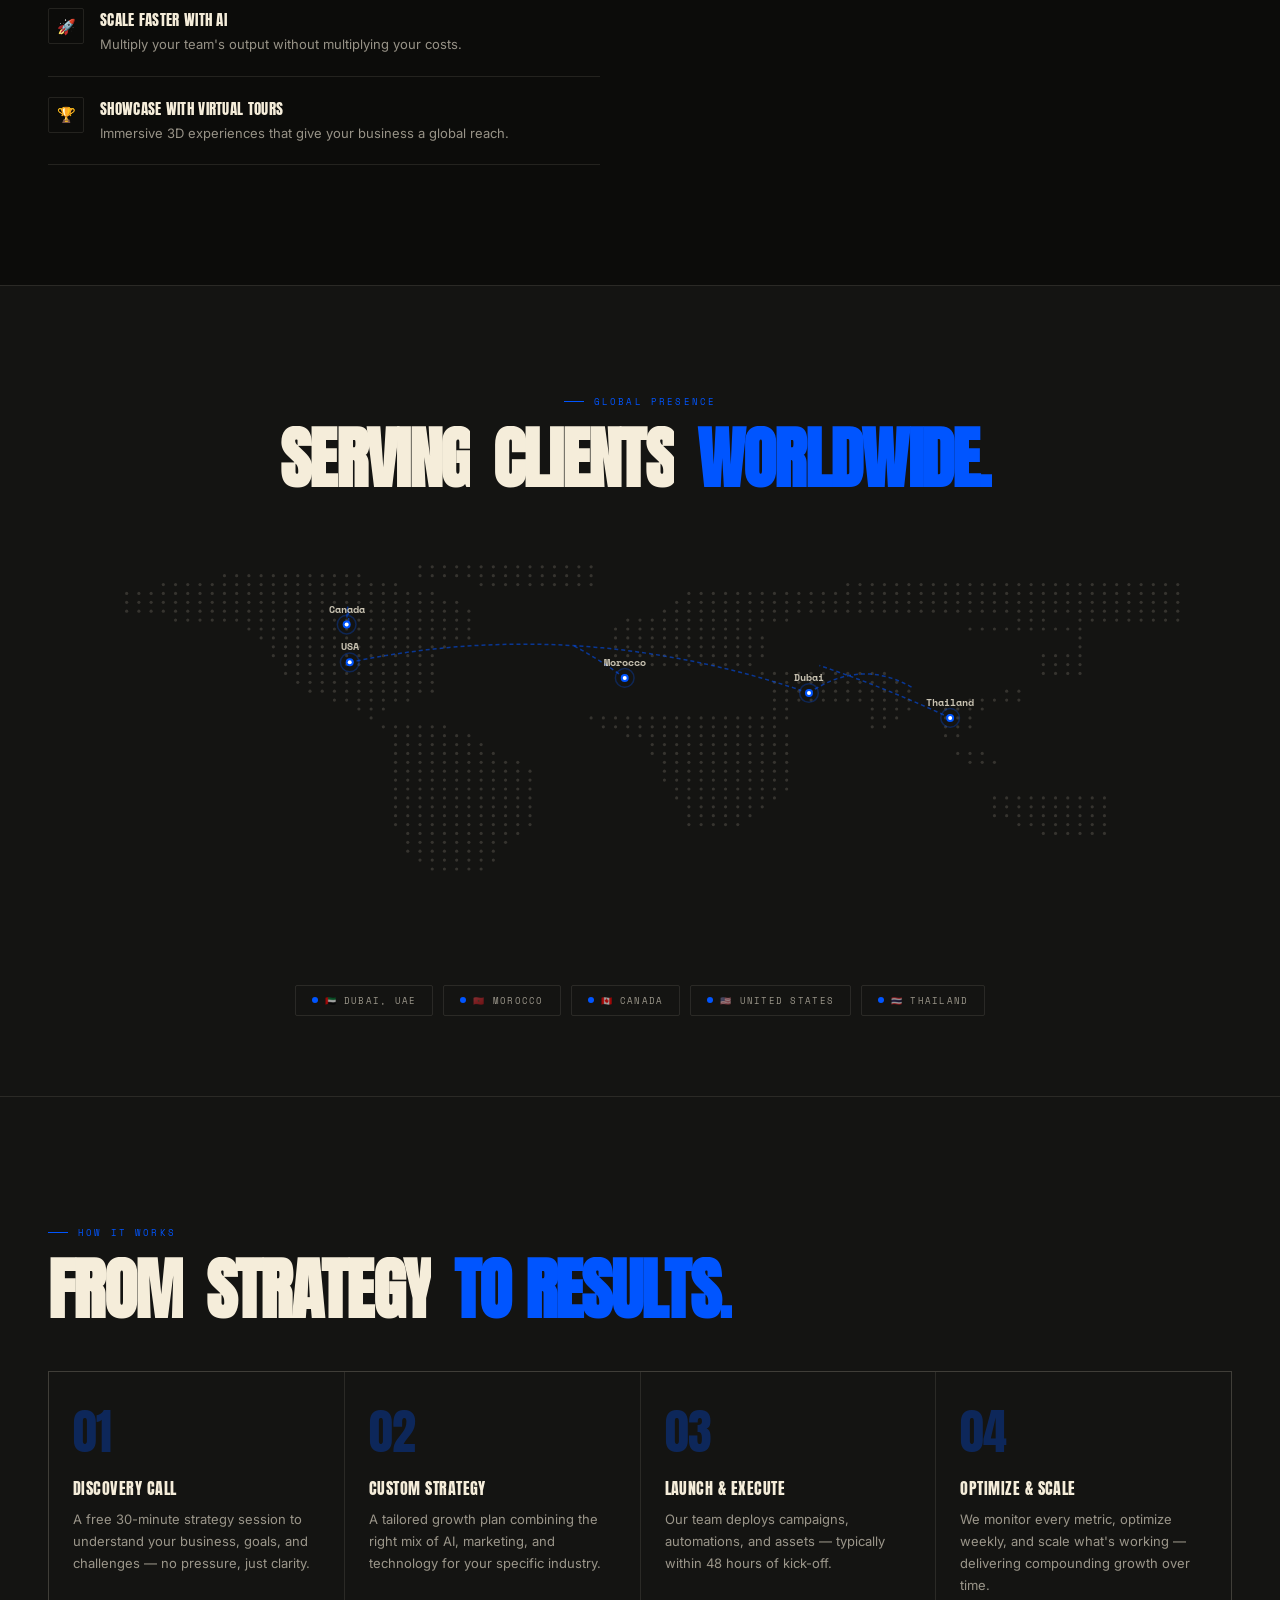
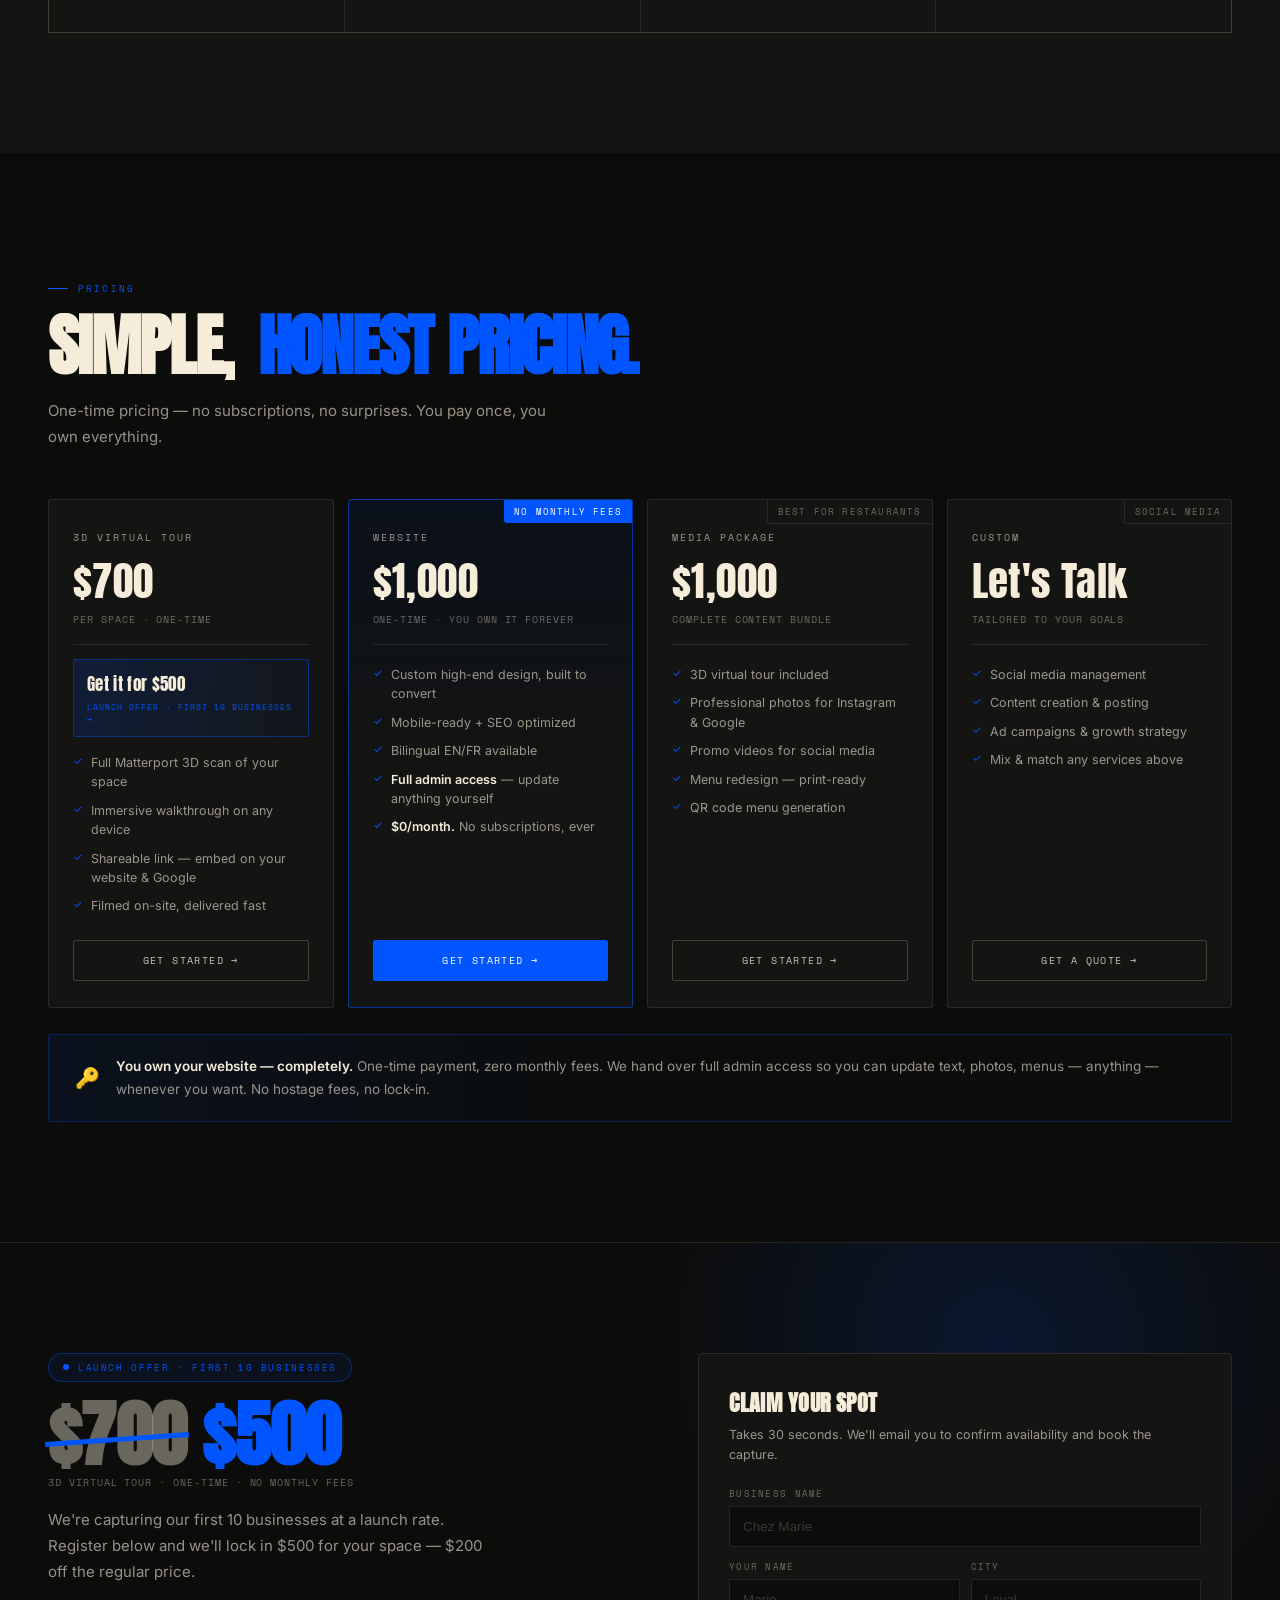
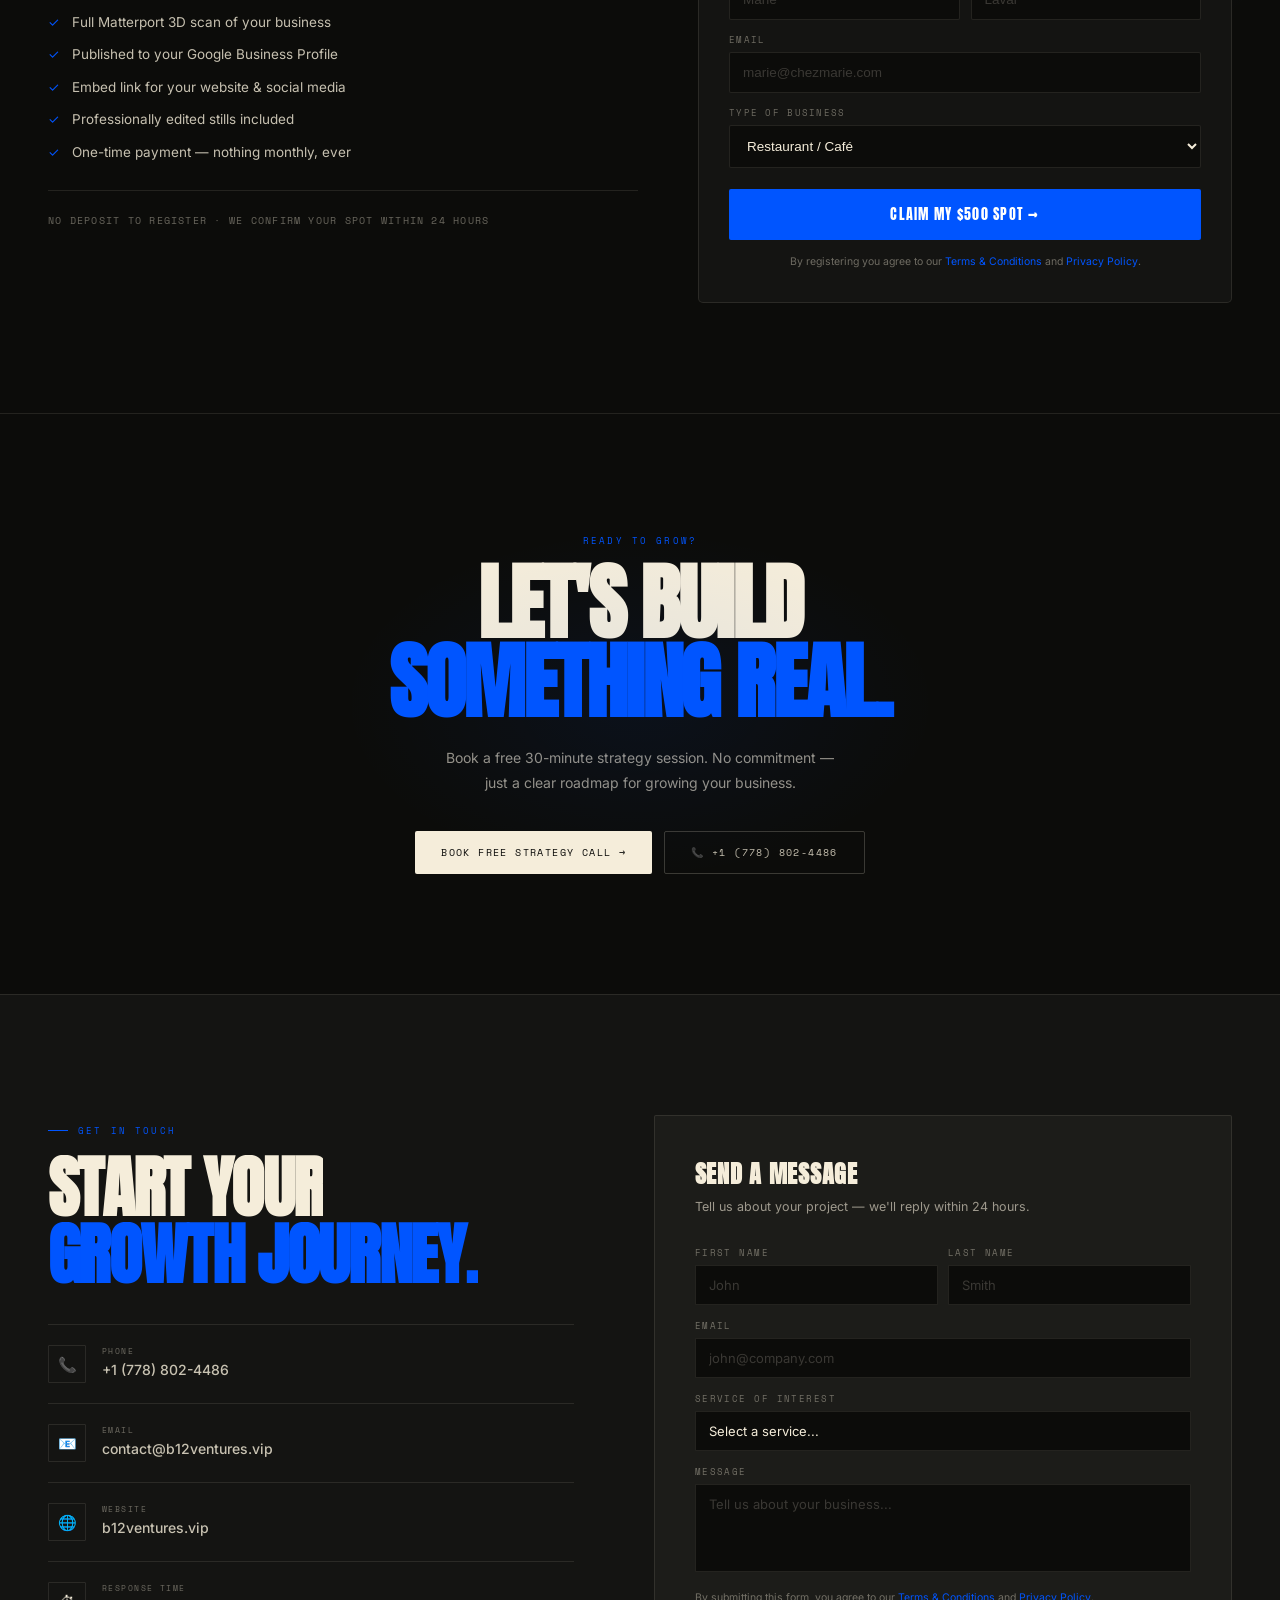
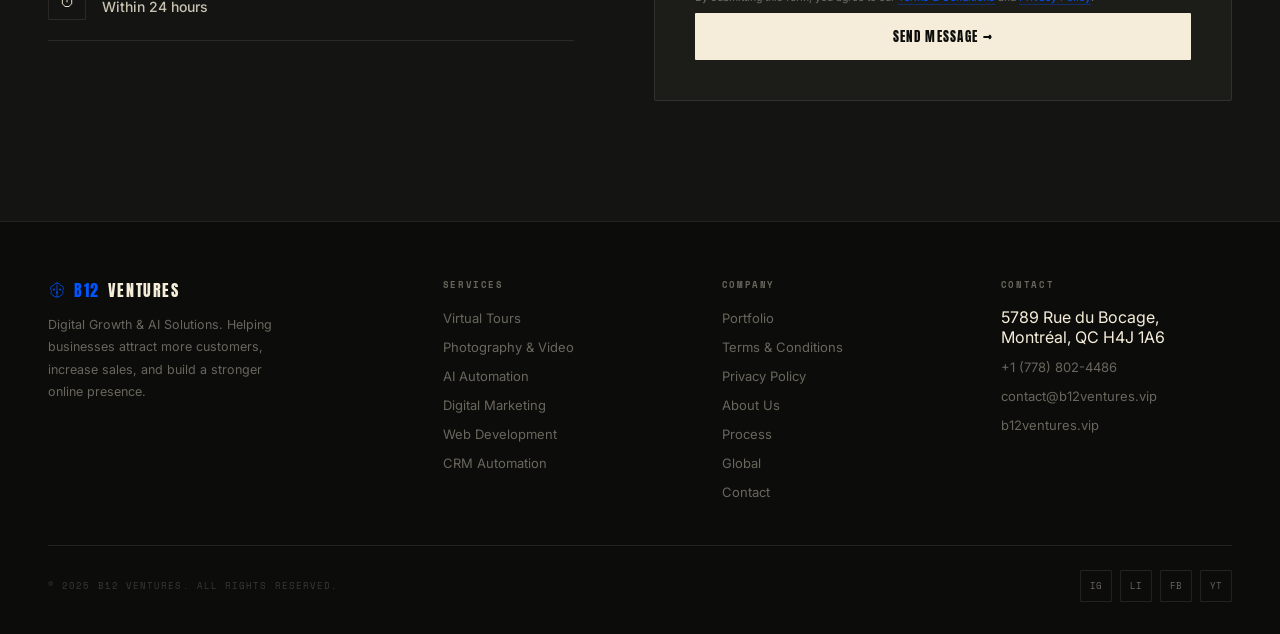
==== commit 137c338e: "Add files via upload" ====
--- a/index.html
+++ b/index.html
@@ -2,6 +2,23 @@
 <html lang="en" dir="ltr" id="html-root">
 <head>
 <meta charset="UTF-8"/><meta name="viewport" content="width=device-width,initial-scale=1.0"/>
+<!-- Meta Pixel Code -->
+<script>
+!function(f,b,e,v,n,t,s)
+{if(f.fbq)return;n=f.fbq=function(){n.callMethod?
+n.callMethod.apply(n,arguments):n.queue.push(arguments)};
+if(!f._fbq)f._fbq=n;n.push=n;n.loaded=!0;n.version='2.0';
+n.queue=[];t=b.createElement(e);t.async=!0;
+t.src=v;s=b.getElementsByTagName(e)[0];
+s.parentNode.insertBefore(t,s)}(window, document,'script',
+'https://connect.facebook.net/en_US/fbevents.js');
+fbq('init', '1387499166899119');
+fbq('track', 'PageView');
+</script>
+<noscript><img height="1" width="1" style="display:none"
+src="https://www.facebook.com/tr?id=1387499166899119&ev=PageView&noscript=1"
+/></noscript>
+<!-- End Meta Pixel Code -->
 <title>B12 VENTURES — Digital Growth & AI Solutions</title>
 <link rel="preconnect" href="https://fonts.googleapis.com"/>
 <link rel="preconnect" href="https://fonts.gstatic.com" crossorigin/>
@@ -1585,14 +1602,31 @@
     if(!f.checkValidity()){ f.reportValidity(); return; }
     var original=btn.textContent;
     btn.textContent='Sending…'; btn.disabled=true;
+
+    var fd=new FormData(f);
+    var g=function(k){return (fd.get(k)||'').toString().trim();};
+    toGHL({
+      first_name:g('contact_name'),
+      email:g('email'),
+      company_name:g('business'),
+      city:g('city'),
+      business_type:g('business_type'),
+      offer:'$500 Launch Offer — 3D Virtual Tour',
+      source:'Website $500 Launch Offer',
+      form_type:'launch_offer',
+      page:location.href,
+      language:currentLang
+    });
+
     fetch('https://api.web3forms.com/submit',{
-      method:'POST',headers:{'Accept':'application/json'},body:new FormData(f)
+      method:'POST',headers:{'Accept':'application/json'},body:fd
     }).then(function(r){return r.json();}).then(function(d){
       if(!d.success) throw new Error('failed');
       document.getElementById('of-form-wrap').style.display='none';
       document.getElementById('of-ok').classList.add('on');
       if(window.gtag) gtag('event','offer_register');
       if(window.dataLayer) window.dataLayer.push({event:'offer_register'});
+      if(window.fbq) fbq('track','Lead',{content_name:'$500 Launch Offer',content_category:'virtual_tour'});
     }).catch(function(){
       btn.textContent='Something went wrong — try again';
       setTimeout(function(){ btn.textContent=original; btn.disabled=false; },2600);
@@ -1609,6 +1643,21 @@
   });
 });
 
+/* ── GoHighLevel inbound webhook ──
+   Every lead is sent to GHL *and* to Web3Forms/Gmail. GHL is fired
+   independently so a failure there can never block the confirmation or
+   lose the lead — Gmail stays as the backstop. */
+var GHL_HOOK='https://services.leadconnectorhq.com/hooks/0Ku7xjVh2VyzsJCejRwy/webhook-trigger/ea0bcf97-3639-44f1-b318-44024de40d2f';
+function toGHL(payload){
+  try{
+    return fetch(GHL_HOOK,{
+      method:'POST',
+      headers:{'Content-Type':'application/json'},
+      body:JSON.stringify(payload)
+    }).catch(function(){});
+  }catch(e){ return Promise.resolve(); }
+}
+
 /* ── Contact Form (Web3Forms) ── */
 (function(){
   var form=document.getElementById('contact-form');
@@ -1622,6 +1671,19 @@
     btn.textContent='Sending...';
 
     var formData=new FormData(form);
+    var g=function(k){return (formData.get(k)||'').toString().trim();};
+    toGHL({
+      first_name:g('first_name'),
+      last_name:g('last_name'),
+      email:g('email'),
+      service_interest:g('service'),
+      message:g('message'),
+      source:'Website Contact Form',
+      form_type:'contact',
+      page:location.href,
+      language:currentLang
+    });
+
     fetch('https://api.web3forms.com/submit',{
       method:'POST',
       headers:{'Accept':'application/json'},
@@ -1631,6 +1693,7 @@
     .then(function(data){
       if(data.success){
         btn.textContent='✓ Sent! We\'ll reply within 24h';
+        if(window.fbq) fbq('track','Lead',{content_name:'Contact Form',content_category:'inquiry'});
         form.reset();
       } else {
         throw new Error(data.message||'Submission failed');
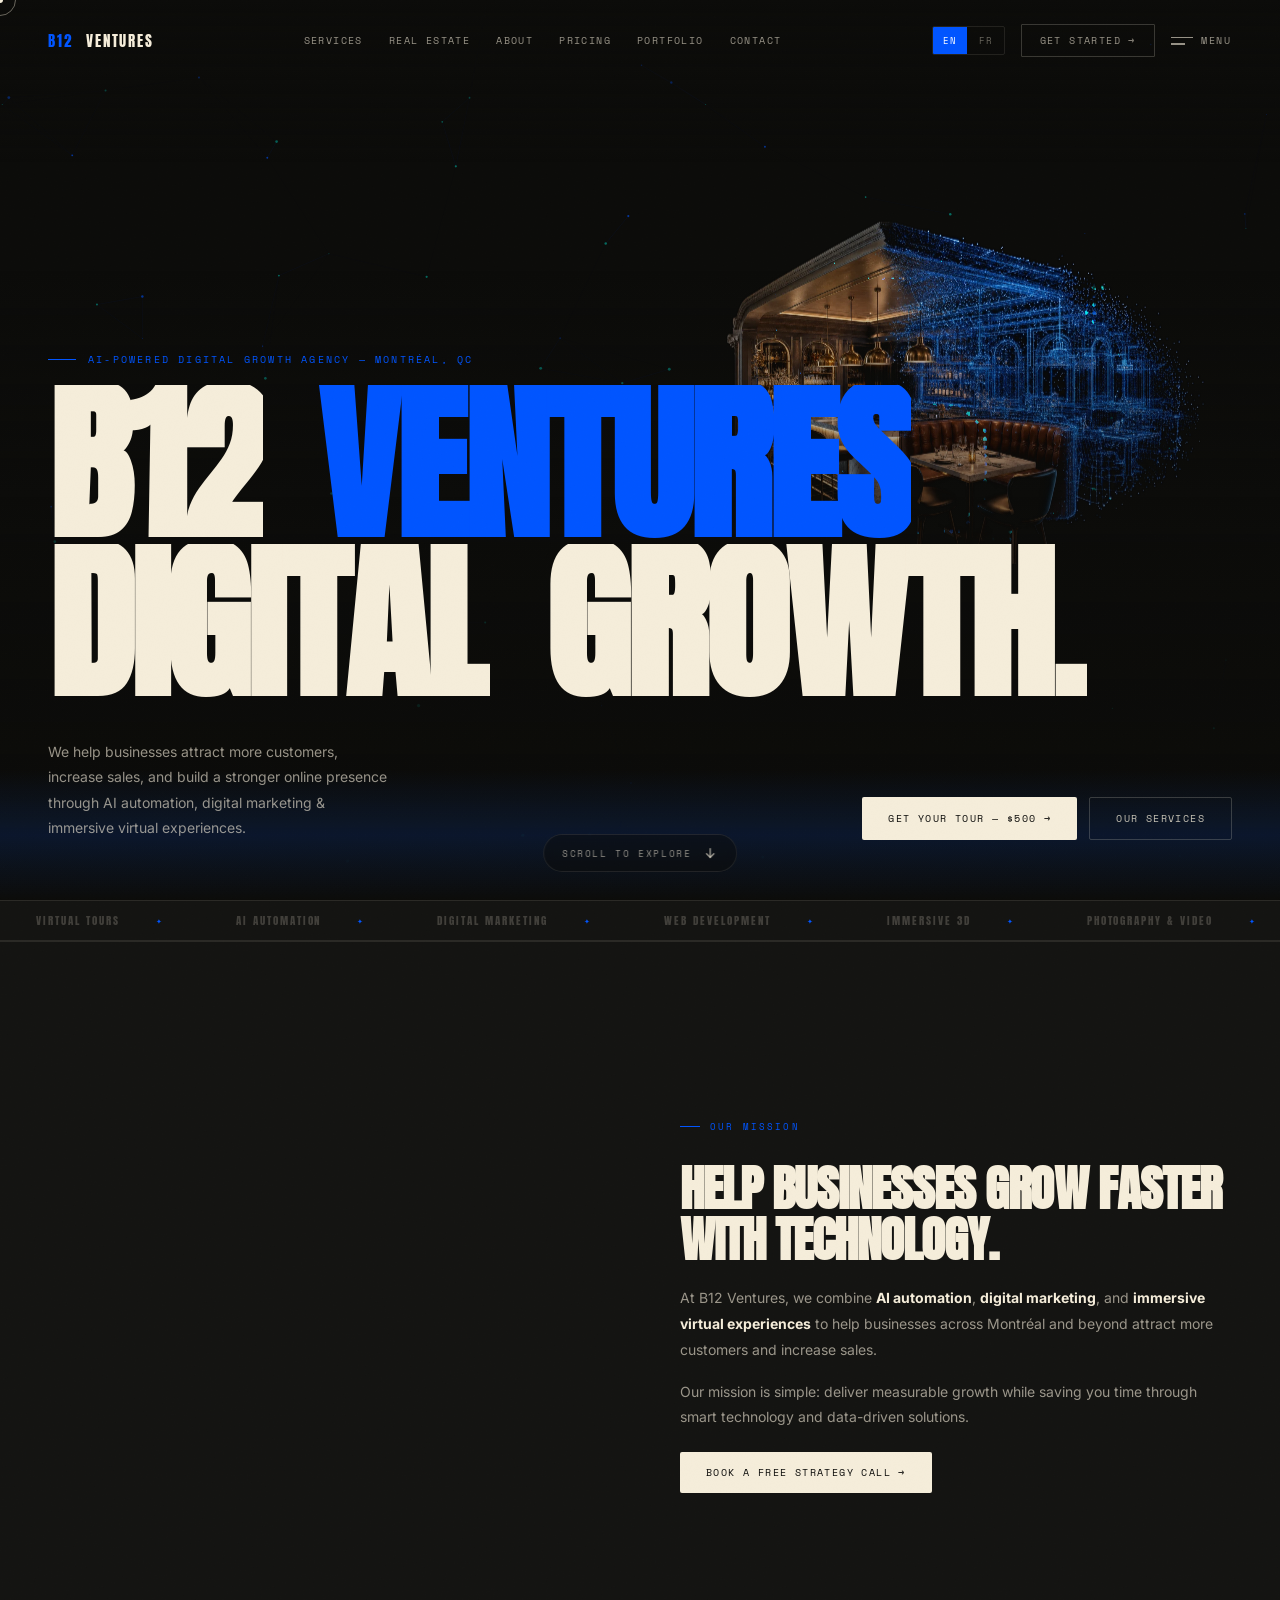
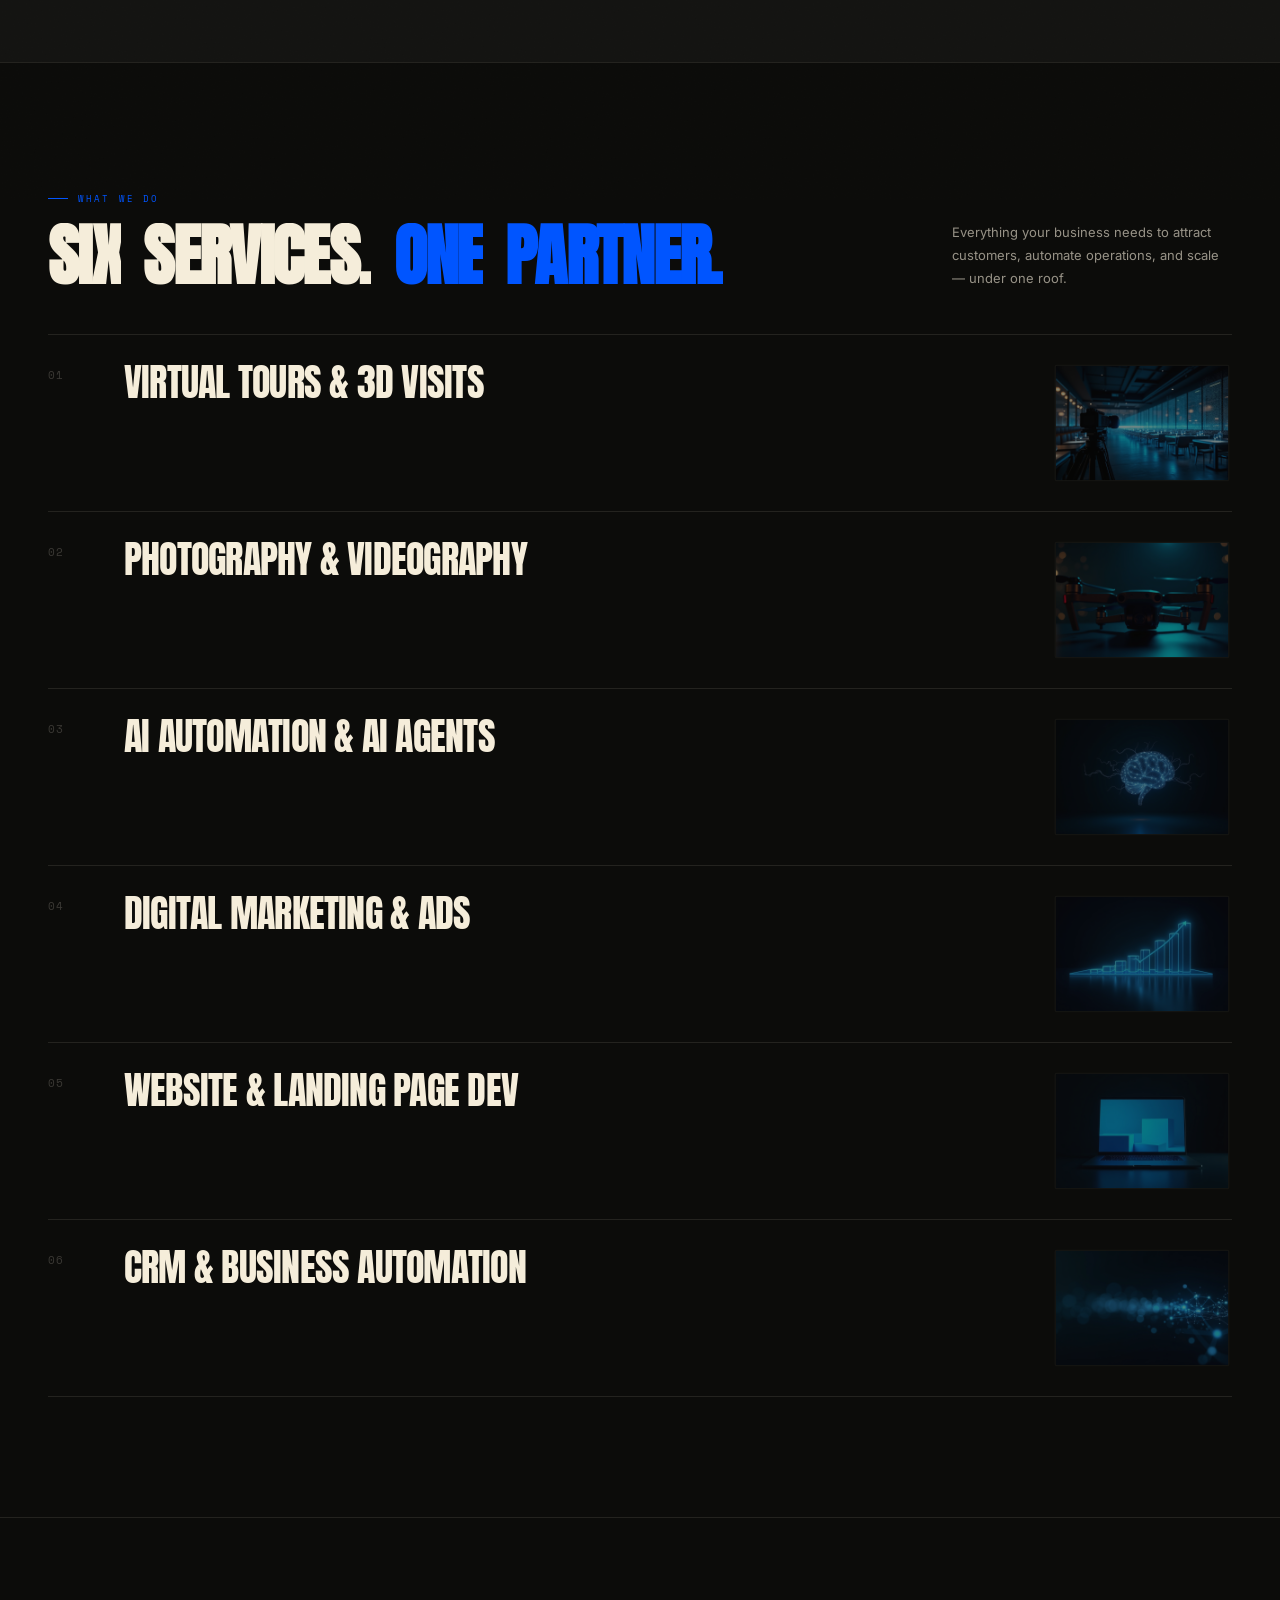
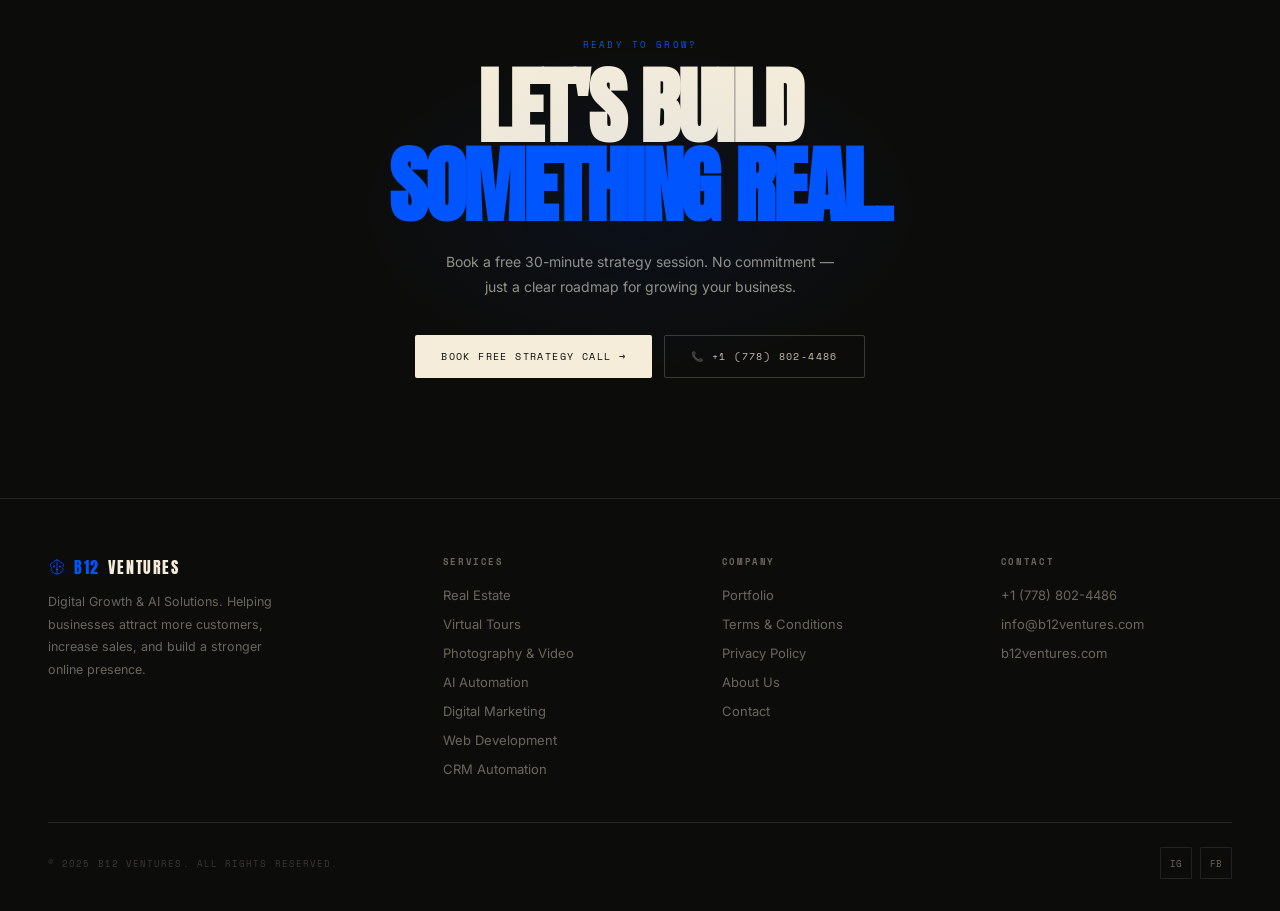
==== commit 04e9d16d: "Add files via upload" ====
--- a/index.html
+++ b/index.html
@@ -1,5 +1,5 @@
 <!DOCTYPE html>
-<html lang="en" dir="ltr" id="html-root">
+<html lang="en" id="html-root">
 <head>
 <meta charset="UTF-8"/><meta name="viewport" content="width=device-width,initial-scale=1.0"/>
 <!-- Meta Pixel Code -->
@@ -19,471 +19,21 @@
 src="https://www.facebook.com/tr?id=1387499166899119&ev=PageView&noscript=1"
 /></noscript>
 <!-- End Meta Pixel Code -->
-<title>B12 VENTURES — Digital Growth & AI Solutions</title>
+<title>B12 Ventures — Immersive 3D Virtual Visits, Websites & AI Growth</title>
+<meta name="description" content="B12 Ventures builds immersive 3D virtual visits, high-end websites and AI automation for businesses across Canada and Morocco. One-time pricing, no monthly fees."/>
+<link rel="canonical" href="https://b12ventures.com/index.html"/>
+<meta property="og:type" content="website"/>
+<meta property="og:site_name" content="B12 Ventures"/>
+<meta property="og:title" content="B12 Ventures — Immersive 3D Virtual Visits, Websites & AI Growth"/>
+<meta property="og:description" content="B12 Ventures builds immersive 3D virtual visits, high-end websites and AI automation for businesses across Canada and Morocco. One-time pricing, no monthly fees."/>
+<meta property="og:url" content="https://b12ventures.com/index.html"/>
+<meta name="twitter:card" content="summary_large_image"/>
 <link rel="preconnect" href="https://fonts.googleapis.com"/>
 <link rel="preconnect" href="https://fonts.gstatic.com" crossorigin/>
 <link href="https://fonts.googleapis.com/css2?family=Anton&family=Inter:wght@300;400;500;600&family=Space+Mono:ital,wght@0,400;0,700&display=swap" rel="stylesheet"/>
-<style>
-:root{
-  --bg:#0c0c0a;--bg2:#141412;--bg3:#1c1c19;
-  --cream:#f5edda;--c80:rgba(245,237,218,.8);--c60:rgba(245,237,218,.6);
-  --c40:rgba(245,237,218,.4);--c20:rgba(245,237,218,.2);--c10:rgba(245,237,218,.1);
-  --c06:rgba(245,237,218,.06);--c03:rgba(245,237,218,.03);
-  --blue:#0055ff;--blue-lo:rgba(0,85,255,.15);
-  --mono:'Space Mono',monospace;--disp:'Anton',sans-serif;--body:'Inter',sans-serif;
-  --ease-out:cubic-bezier(.16,1,.3,1);--ease-in:cubic-bezier(.7,0,.84,0);
-}
-*,*::before,*::after{box-sizing:border-box;margin:0;padding:0}
-html{scrollbar-width:thin;scrollbar-color:var(--c20) transparent}
-::-webkit-scrollbar{width:3px}::-webkit-scrollbar-thumb{background:var(--c20);border-radius:2px}
-body{font-family:var(--body);background:var(--bg);color:var(--cream);overflow-x:hidden;-webkit-font-smoothing:antialiased}
-a{color:inherit;text-decoration:none}
-button{cursor:pointer;font-family:inherit;border:none;background:none;color:inherit}
-body:not(.touch) *{cursor:none}
-
-/* GRAIN */
-#grain{position:fixed;inset:-100%;width:300%;height:300%;
-  background-image:url("data:image/svg+xml,%3Csvg xmlns='http://www.w3.org/2000/svg' width='512' height='512'%3E%3Cfilter id='n'%3E%3CfeTurbulence type='fractalNoise' baseFrequency='.75' numOctaves='4' stitchTiles='stitch'/%3E%3C/filter%3E%3Crect width='100%25' height='100%25' filter='url(%23n)' opacity='.06'/%3E%3C/svg%3E");
-  opacity:.18;pointer-events:none;z-index:9000;animation:grain .3s steps(3) infinite}
-@keyframes grain{0%,100%{transform:translate(0,0)}25%{transform:translate(-2%,-3%)}50%{transform:translate(3%,2%)}75%{transform:translate(-1%,4%)}}
-
-/* CURSOR */
-#cur-dot{position:fixed;width:6px;height:6px;background:var(--cream);border-radius:50%;pointer-events:none;z-index:9999;transform:translate(-50%,-50%);transition:width .2s var(--ease-out),height .2s,opacity .2s}
-#cur-ring{position:fixed;width:32px;height:32px;border:1px solid var(--c40);border-radius:50%;pointer-events:none;z-index:9998;transform:translate(-50%,-50%);transition:width .15s var(--ease-out),height .15s,border-color .2s}
-#cur-dot.hv{width:0;height:0;opacity:0}
-#cur-ring.hv{width:52px;height:52px;border-color:rgba(0,85,255,.7)}
-
-/* LOADER */
-#loader{position:fixed;inset:0;z-index:8000;background:var(--bg);display:flex;align-items:center;justify-content:center;flex-direction:column;gap:16px;transition:opacity .6s,visibility .6s}
-#loader.done{opacity:0;visibility:hidden;pointer-events:none}
-.ld-logo{font-family:var(--disp);font-size:clamp(32px,5vw,56px);letter-spacing:.08em}
-.ld-logo span{color:var(--blue)}
-.ld-bar{width:120px;height:1px;background:var(--c10);position:relative;overflow:hidden}
-.ld-bar::after{content:'';position:absolute;left:-100%;top:0;width:100%;height:100%;background:var(--blue);animation:ldbar 1.4s var(--ease-out) forwards}
-@keyframes ldbar{to{left:0}}
-
-/* FULLSCREEN MENU */
-#fullmenu{position:fixed;inset:0;z-index:900;background:var(--bg2);display:flex;align-items:center;justify-content:center;opacity:0;visibility:hidden;transition:opacity .5s var(--ease-out),visibility .5s}
-#fullmenu.open{opacity:1;visibility:visible}
-.fm-inner{display:flex;flex-direction:column;align-items:center;gap:4px}
-.fm-link{font-family:var(--disp);font-size:clamp(40px,8vw,90px);letter-spacing:-.01em;text-transform:uppercase;color:var(--c20);display:block;overflow:hidden;transition:color .3s}
-.fm-link span{display:block;transform:translateY(110%);transition:transform .7s var(--ease-out)}
-#fullmenu.open .fm-link span{transform:none}
-#fullmenu.open .fm-link:nth-child(1) span{transition-delay:.05s}
-#fullmenu.open .fm-link:nth-child(2) span{transition-delay:.12s}
-#fullmenu.open .fm-link:nth-child(3) span{transition-delay:.19s}
-#fullmenu.open .fm-link:nth-child(4) span{transition-delay:.26s}
-#fullmenu.open .fm-link:nth-child(5) span{transition-delay:.33s}
-#fullmenu.open .fm-link:nth-child(6) span{transition-delay:.40s}
-#fullmenu.open .fm-link:nth-child(7) span{transition-delay:.47s}
-.fm-link:hover{color:var(--cream)}
-.fm-foot{position:absolute;bottom:36px;left:0;right:0;display:flex;justify-content:space-between;padding:0 48px;font-family:var(--mono);font-size:10px;letter-spacing:.14em;text-transform:uppercase;color:var(--c40)}
-
-/* NAV */
-#nav{position:fixed;top:0;left:0;right:0;z-index:1000;display:flex;align-items:center;justify-content:space-between;padding:24px 48px;transition:padding .4s var(--ease-out),background .4s,border-color .4s}
-#nav.scrolled{padding:14px 48px;background:rgba(12,12,10,.9);backdrop-filter:blur(20px);border-bottom:1px solid var(--c10)}
-.nav-logo{font-family:var(--disp);font-size:15px;letter-spacing:.12em;display:flex;align-items:center;gap:8px;z-index:10}
-.nav-logo-b{color:var(--blue)}
-.nav-right{display:flex;align-items:center;gap:16px}
-
-/* LANGUAGE SWITCHER */
-.lang-sw{display:flex;align-items:center;gap:2px;border:1px solid var(--c10);border-radius:2px;overflow:hidden}
-.lang-btn{font-family:var(--mono);font-size:9px;letter-spacing:.14em;text-transform:uppercase;padding:7px 10px;color:var(--c40);transition:all .2s;background:none;border:none}
-.lang-btn.active{background:var(--blue);color:#fff}
-.lang-btn:hover:not(.active){color:var(--cream)}
-.nav-cta{font-family:var(--mono);font-size:10px;letter-spacing:.14em;text-transform:uppercase;color:var(--c60);border:1px solid var(--c20);padding:8px 18px;border-radius:1px;transition:all .25s;display:none}
-.nav-cta:hover{color:var(--cream);border-color:var(--cream)}
-@media(min-width:769px){.nav-cta{display:block}}
-.menu-btn{font-family:var(--mono);font-size:10px;letter-spacing:.18em;text-transform:uppercase;color:var(--c60);display:flex;align-items:center;gap:8px;transition:color .25s}
-.menu-btn:hover{color:var(--cream)}
-.menu-bars{display:flex;flex-direction:column;gap:5px;width:22px}
-.menu-bars span{display:block;height:1.5px;background:currentColor;transition:all .4s var(--ease-out)}
-.menu-bars span:first-child{width:22px}.menu-bars span:last-child{width:14px}
-.menu-bars.open span:first-child{transform:rotate(45deg) translateY(3.5px)}
-.menu-bars.open span:last-child{transform:rotate(-45deg) translateY(-3.5px);width:22px}
-
-/* HERO */
-#hero{position:relative;height:100vh;min-height:600px;overflow:hidden;display:flex;align-items:flex-end}
-#hero-canvas{position:absolute;inset:0;width:100%;height:100%;z-index:1}
-.hero-bg{position:absolute;inset:-10%;width:120%;height:120%;z-index:0;background:url('https://images.unsplash.com/photo-1451187580459-43490279c0fa?w=1800&q=80&auto=format&fit=crop') center/cover no-repeat;opacity:.1;will-change:transform}
-.hero-vig{position:absolute;inset:0;z-index:2;pointer-events:none;background:linear-gradient(to top,var(--bg) 0%,rgba(12,12,10,.6) 40%,transparent 70%),linear-gradient(to bottom,var(--bg) 0%,transparent 18%)}
-.hero-content{position:relative;z-index:3;width:100%;padding:0 48px 60px}
-.hero-kicker{font-family:var(--mono);font-size:10px;letter-spacing:.22em;text-transform:uppercase;color:var(--blue);display:flex;align-items:center;gap:12px;margin-bottom:18px;opacity:0;transform:translateY(16px)}
-.hero-kicker::before{content:'';width:28px;height:1px;background:var(--blue);display:block}
-.hero-kicker.in{opacity:1;transform:none;transition:opacity .8s var(--ease-out) .2s,transform .8s var(--ease-out) .2s}
-.hero-title{font-family:var(--disp);font-size:clamp(68px,13.5vw,196px);letter-spacing:-.02em;line-height:.92;text-transform:uppercase;margin-bottom:36px}
-.hw{display:inline-block;overflow:hidden;vertical-align:bottom;margin-right:.1em}
-.hw .hi{display:inline-block;transform:translateY(110%) skewY(4deg);transition:transform .9s var(--ease-out)}
-.hw.in .hi{transform:none}
-.hw.in:nth-child(1) .hi{transition-delay:.1s}.hw.in:nth-child(2) .hi{transition-delay:.2s}
-.hw.in:nth-child(3) .hi{transition-delay:.3s}.hw.in:nth-child(4) .hi{transition-delay:.4s}
-.accent{color:var(--blue)}
-.hero-bottom{display:flex;align-items:flex-end;justify-content:space-between;flex-wrap:wrap;gap:24px;opacity:0;transform:translateY(20px)}
-.hero-bottom.in{opacity:1;transform:none;transition:opacity .8s var(--ease-out) .7s,transform .8s var(--ease-out) .7s}
-.hero-desc{font-size:14px;line-height:1.8;color:var(--c60);max-width:340px}
-.hero-ctas{display:flex;gap:12px;flex-wrap:wrap}
-.hero-scroll{position:absolute;bottom:32px;right:48px;z-index:4;display:flex;flex-direction:column;align-items:center;gap:8px}
-.hero-scroll-txt{font-family:var(--mono);font-size:8px;letter-spacing:.2em;text-transform:uppercase;color:var(--c20);writing-mode:vertical-rl;transform:rotate(180deg)}
-.hero-scroll-line{width:1px;height:48px;background:linear-gradient(to bottom,var(--c40),transparent);animation:sline 2s ease-in-out infinite}
-@keyframes sline{0%,100%{opacity:.5}50%{opacity:1}}
-
-/* BUTTONS */
-.btn{position:relative;display:inline-flex;align-items:center;gap:10px;font-family:var(--mono);font-size:10px;letter-spacing:.14em;text-transform:uppercase;padding:13px 26px;border-radius:2px;overflow:hidden;transition:color .3s}
-.btn::before{content:'';position:absolute;inset:0;transform:translateY(101%);transition:transform .35s var(--ease-out)}
-.btn:hover::before{transform:none}
-.btn span{position:relative;z-index:1}
-.btn-solid{background:var(--cream);color:var(--bg)}.btn-solid::before{background:var(--blue)}
-.btn-solid:hover{color:#fff}
-.btn-border{border:1px solid var(--c20);color:var(--c80)}.btn-border::before{background:rgba(245,237,218,.08)}
-.btn-border:hover{border-color:var(--cream);color:var(--cream)}
-
-/* MARQUEE */
-.mqwrap{overflow:hidden;border-top:1px solid var(--c10);border-bottom:1px solid var(--c10);background:var(--bg2);padding:11px 0}
-.mqtrack{display:flex;white-space:nowrap;width:max-content;animation:mq 28s linear infinite}
-.mqwrap:hover .mqtrack{animation-play-state:paused}
-@keyframes mq{from{transform:translateX(0)}to{transform:translateX(-50%)}}
-.mqi{display:inline-flex;align-items:center;font-family:var(--disp);font-size:11px;letter-spacing:.18em;text-transform:uppercase;color:var(--c20);padding:0 36px}
-.mqi::after{content:'✦';font-size:7px;color:var(--blue);margin-left:36px}
-
-/* SHARED SECTION */
-.sec{padding:120px 0}
-.wrap{max-width:1440px;margin:0 auto;padding:0 48px}
-.sec-lbl{font-family:var(--mono);font-size:9px;letter-spacing:.24em;text-transform:uppercase;color:var(--blue);display:inline-flex;align-items:center;gap:10px;margin-bottom:18px}
-.sec-lbl::before{content:'';width:20px;height:1px;background:var(--blue);display:block}
-
-/* SPLIT TITLE */
-.st{font-family:var(--disp);font-size:clamp(36px,5.2vw,76px);letter-spacing:-.025em;line-height:1;text-transform:uppercase}
-.st .sw{display:inline-block;overflow:hidden;vertical-align:bottom;margin-right:.12em}
-.st .si{display:inline-block;transform:translateY(110%);transition:transform .85s var(--ease-out)}
-.st.vis .sw:nth-child(1) .si{transform:none;transition-delay:.04s}
-.st.vis .sw:nth-child(2) .si{transform:none;transition-delay:.1s}
-.st.vis .sw:nth-child(3) .si{transform:none;transition-delay:.16s}
-.st.vis .sw:nth-child(4) .si{transform:none;transition-delay:.22s}
-.st.vis .sw:nth-child(5) .si{transform:none;transition-delay:.28s}
-.st.vis .sw:nth-child(6) .si{transform:none;transition-delay:.34s}
-.st.vis .sw:nth-child(7) .si{transform:none;transition-delay:.40s}
-
-/* REVEAL */
-.rv{opacity:0;transform:translateY(26px);transition:opacity .85s var(--ease-out),transform .85s var(--ease-out)}
-.rv.vis{opacity:1;transform:none}
-.rv.d1{transition-delay:.08s}.rv.d2{transition-delay:.16s}.rv.d3{transition-delay:.24s}
-.rv.d4{transition-delay:.32s}.rv.d5{transition-delay:.40s}
-
-/* ABOUT */
-#about{background:var(--bg2);border-top:1px solid var(--c10)}
-.ab-grid{display:grid;grid-template-columns:1fr 1fr;gap:80px;align-items:center}
-.ab-img{position:relative;height:480px;overflow:hidden;clip-path:inset(0 100% 0 0);transition:clip-path 1.2s var(--ease-out)}
-.ab-img.vis{clip-path:inset(0 0% 0 0)}
-.ab-h{font-family:var(--disp);font-size:clamp(28px,3.8vw,52px);letter-spacing:-.02em;text-transform:uppercase;line-height:1.05;margin:12px 0 20px}
-.ab-p{font-size:14px;line-height:1.85;color:var(--c60);margin-bottom:16px}
-.ab-p strong{color:var(--cream)}
-
-/* SERVICES */
-#services{background:var(--bg);border-top:1px solid var(--c10)}
-.svc-hd{display:flex;align-items:flex-end;justify-content:space-between;flex-wrap:wrap;gap:28px;margin-bottom:44px}
-.svc-hd-r{font-size:13px;line-height:1.75;color:var(--c60);max-width:280px}
-.svc-list{border-top:1px solid var(--c10)}
-.svc-row{display:grid;grid-template-columns:56px 1fr 180px;gap:20px;align-items:start;padding:28px 0;border-bottom:1px solid var(--c10);position:relative;transition:padding .35s var(--ease-out)}
-.svc-row:hover{padding:28px 18px;margin:0 -18px}
-.svc-row::after{content:'';position:absolute;left:0;bottom:-1px;width:0;height:1px;background:var(--blue);transition:width .7s var(--ease-out)}
-.svc-row:hover::after{width:100%}
-.svc-num{font-family:var(--mono);font-size:11px;letter-spacing:.1em;color:var(--c20);padding-top:4px}
-.svc-nm{font-family:var(--disp);font-size:clamp(22px,3vw,44px);letter-spacing:-.02em;text-transform:uppercase;line-height:1;transition:color .3s}
-.svc-row:hover .svc-nm{color:var(--blue)}
-.svc-exp{display:grid;grid-template-rows:0fr;transition:grid-template-rows .5s var(--ease-out)}
-.svc-exp-in{overflow:hidden}
-.svc-row:hover .svc-exp{grid-template-rows:1fr}
-.svc-exp-c{padding-top:12px;font-size:13px;color:var(--c60);line-height:1.75;max-width:500px}
-.tags{display:flex;flex-wrap:wrap;gap:6px;margin-top:10px}
-.tag{font-family:var(--mono);font-size:9px;letter-spacing:.1em;text-transform:uppercase;color:var(--c40);border:1px solid var(--c10);padding:4px 8px;border-radius:1px}
-.svc-img{height:120px;overflow:hidden;border-radius:2px;border:1px solid var(--c10);opacity:.5;transform:scale(.97);transition:opacity .45s var(--ease-out),transform .45s var(--ease-out),border-color .45s}
-.svc-img img{width:100%;height:100%;object-fit:cover;display:block;transition:transform .6s var(--ease-out)}
-.svc-row:hover .svc-img{opacity:1;transform:none;border-color:rgba(0,85,255,.4)}
-.svc-row:hover .svc-img img{transform:scale(1.06)}
-
-/* ── SPLITE SECTION ── */
-#splite{background:var(--bg);border-top:1px solid var(--c10);overflow:hidden;min-height:600px;display:flex}
-.splite-wrap{display:grid;grid-template-columns:1fr 1fr;width:100%;min-height:600px}
-.splite-left{position:relative;padding:80px 64px;display:flex;flex-direction:column;justify-content:center;overflow:hidden;border-right:1px solid var(--c10)}
-.splite-spotlight{position:absolute;inset:0;pointer-events:none;background:radial-gradient(600px at 50% 50%,rgba(0,85,255,.08),transparent 70%);transition:background .15s;z-index:0}
-.splite-left-content{position:relative;z-index:1}
-.splite-sup{font-family:var(--mono);font-size:9px;letter-spacing:.24em;text-transform:uppercase;color:var(--blue);display:inline-flex;align-items:center;gap:10px;margin-bottom:20px}
-.splite-sup::before{content:'';width:20px;height:1px;background:var(--blue);display:block}
-.splite-h{font-family:var(--disp);font-size:clamp(44px,6vw,88px);letter-spacing:-.03em;text-transform:uppercase;line-height:.92;margin-bottom:28px}
-.splite-h .gr{background:linear-gradient(135deg,var(--cream) 0%,rgba(245,237,218,.55) 100%);-webkit-background-clip:text;-webkit-text-fill-color:transparent;background-clip:text}
-.splite-p{font-size:14px;line-height:1.85;color:var(--c60);max-width:400px;margin-bottom:32px}
-.splite-right{position:relative;display:flex;align-items:center;justify-content:center;padding:60px 48px;background:var(--bg2);perspective:800px}
-/* AI Dashboard Card */
-.ai-card{width:100%;max-width:400px;background:var(--bg3);border:1px solid var(--c10);border-radius:8px;overflow:hidden;transform-style:preserve-3d;transition:transform .12s var(--ease-out);box-shadow:0 40px 80px rgba(0,0,0,.5)}
-.ai-card-bar{display:flex;align-items:center;gap:7px;padding:14px 18px;border-bottom:1px solid var(--c10);background:rgba(245,237,218,.03)}
-.ai-card-dots span{width:10px;height:10px;border-radius:50%;display:inline-block;margin-right:5px}
-.ai-card-dots .d1{background:#ff5f56}.ai-card-dots .d2{background:#ffbd2e}.ai-card-dots .d3{background:#27c93f}
-.ai-card-title{font-family:var(--mono);font-size:10px;letter-spacing:.12em;text-transform:uppercase;color:var(--c40);margin-left:4px}
-.ai-status{margin-left:auto;display:flex;align-items:center;gap:5px;font-family:var(--mono);font-size:9px;letter-spacing:.1em;color:#27c93f}
-.ai-status::before{content:'';width:6px;height:6px;border-radius:50%;background:#27c93f;animation:pulse-g .9s ease-in-out infinite alternate}
-@keyframes pulse-g{from{opacity:.4}to{opacity:1}}
-.ai-metrics{display:grid;grid-template-columns:1fr 1fr 1fr;gap:1px;background:var(--c10)}
-.ai-metric{background:var(--bg3);padding:18px;text-align:center}
-.ai-m-val{font-family:var(--disp);font-size:clamp(22px,3vw,32px);letter-spacing:-.02em;color:var(--cream);line-height:1}
-.ai-m-lbl{font-family:var(--mono);font-size:8px;letter-spacing:.12em;text-transform:uppercase;color:var(--c40);margin-top:5px}
-.ai-m-val.blue{color:var(--blue)}
-.ai-feed{padding:18px}
-.ai-feed-row{display:flex;align-items:center;gap:10px;padding:9px 0;border-bottom:1px solid var(--c06);font-size:12px;color:var(--c60)}
-.ai-feed-row:last-child{border-bottom:none}
-.ai-feed-ic{width:20px;height:20px;border-radius:50%;display:flex;align-items:center;justify-content:center;font-size:10px;flex-shrink:0}
-.ai-feed-ic.done{background:rgba(39,201,63,.15);color:#27c93f}
-.ai-feed-ic.spin{background:rgba(0,85,255,.15);color:var(--blue);animation:spin 1.2s linear infinite}
-@keyframes spin{to{transform:rotate(360deg)}}
-.ai-graph{padding:18px;border-top:1px solid var(--c10)}
-.ai-graph-bars{display:flex;align-items:flex-end;gap:4px;height:50px}
-.ai-bar{flex:1;background:var(--blue);border-radius:2px 2px 0 0;opacity:.6;transition:opacity .2s}
-.ai-bar:hover{opacity:1}
-.ai-graph-lbl{font-family:var(--mono);font-size:8px;letter-spacing:.1em;text-transform:uppercase;color:var(--c20);margin-top:8px;text-align:center}
-
-/* MISSION */
-#mission{padding:100px 0;text-align:center;background:var(--bg2);border-top:1px solid var(--c10)}
-.mission-body{font-family:var(--disp);font-size:clamp(30px,4.8vw,68px);letter-spacing:-.025em;text-transform:uppercase;line-height:1.1;max-width:1050px;margin:0 auto}
-.mission-blue{color:var(--blue)}
-
-/* WHY */
-#why{background:var(--bg);border-top:1px solid var(--c10)}
-.why-grid{display:grid;grid-template-columns:1fr 1fr;gap:80px;align-items:start}
-.why-sub{font-size:14px;color:var(--c60);line-height:1.8;margin:16px 0 40px;max-width:380px}
-.wf{display:flex;gap:16px;padding:20px 0;border-bottom:1px solid var(--c10);transition:all .3s;align-items:flex-start}
-.wf:first-child{border-top:1px solid var(--c10)}
-.wf:hover{padding:20px 12px;margin:0 -12px;background:var(--c03)}
-.wf-ic{width:36px;height:36px;border:1px solid var(--c10);border-radius:2px;display:flex;align-items:center;justify-content:center;flex-shrink:0;font-size:15px}
-.wf-h{font-family:var(--disp);font-size:15px;text-transform:uppercase;letter-spacing:.02em;margin-bottom:3px}
-.wf-p{font-size:13px;color:var(--c60);line-height:1.65}
-.why-photo{position:relative;height:560px;overflow:hidden;clip-path:inset(0 0 100% 0);transition:clip-path 1.2s var(--ease-out)}
-.why-photo.vis{clip-path:inset(0 0 0% 0)}
-.why-ov{position:absolute;inset:0;z-index:2;display:flex;flex-direction:column;justify-content:flex-end;padding:28px;background:linear-gradient(to top,rgba(12,12,10,.9) 0%,transparent 55%)}
-.why-stats{display:flex;gap:28px;flex-wrap:wrap}
-.wstat-n{font-family:var(--disp);font-size:clamp(28px,3.8vw,48px);letter-spacing:-.02em;color:var(--cream);line-height:1}
-.wstat-l{font-family:var(--mono);font-size:8px;letter-spacing:.14em;text-transform:uppercase;color:var(--c40);margin-top:4px}
-.cnt{color:var(--blue)}
-
-/* ── WORLD MAP ── */
-#mapzone{background:var(--bg2);border-top:1px solid var(--c10);padding:100px 0 80px}
-.map-head{text-align:center;margin-bottom:56px}
-.map-container{position:relative;width:100%;max-width:1100px;margin:0 auto}
-#world-canvas{width:100%;display:block;border-radius:4px}
-.map-locations{display:flex;flex-wrap:wrap;justify-content:center;gap:10px;margin-top:36px}
-.map-loc{font-family:var(--mono);font-size:9px;letter-spacing:.14em;text-transform:uppercase;color:var(--c60);border:1px solid var(--c10);padding:8px 16px;border-radius:2px;display:flex;align-items:center;gap:7px;transition:all .25s}
-.map-loc::before{content:'';width:6px;height:6px;border-radius:50%;background:var(--blue);animation:maploc 1.4s ease-in-out infinite alternate}
-.map-loc:nth-child(2)::before{animation-delay:.2s}
-.map-loc:nth-child(3)::before{animation-delay:.4s}
-.map-loc:nth-child(4)::before{animation-delay:.6s}
-.map-loc:nth-child(5)::before{animation-delay:.8s}
-.map-loc:hover{border-color:var(--blue);color:var(--cream)}
-@keyframes maploc{from{opacity:.3}to{opacity:1}}
-
-/* PROCESS */
-#process{background:var(--bg2);border-top:1px solid var(--c10)}
-.ps-grid{display:grid;grid-template-columns:repeat(4,1fr);border:1px solid var(--c10);margin-top:48px;gap:1px;background:var(--c10)}
-.ps{background:var(--bg2);padding:36px 24px;transition:background .3s}
-.ps:hover{background:var(--bg3)}
-.ps-n{font-family:var(--disp);font-size:48px;color:var(--blue);opacity:.3;line-height:1;margin-bottom:20px;letter-spacing:-.02em}
-.ps-h{font-family:var(--disp);font-size:16px;text-transform:uppercase;letter-spacing:.03em;margin-bottom:8px}
-.ps-p{font-size:13px;color:var(--c60);line-height:1.7}
-
-/* CTA */
-#ctaband{padding:120px 0;text-align:center;background:var(--bg);border-top:1px solid var(--c10);position:relative;overflow:hidden}
-#ctaband::before{content:'';position:absolute;top:50%;left:50%;transform:translate(-50%,-50%);width:600px;height:350px;background:radial-gradient(ellipse,rgba(0,85,255,.07) 0%,transparent 70%);pointer-events:none}
-.cta-sup{font-family:var(--mono);font-size:9px;letter-spacing:.24em;text-transform:uppercase;color:var(--blue);display:block;margin-bottom:16px}
-.cta-h{font-family:var(--disp);font-size:clamp(42px,6.5vw,90px);letter-spacing:-.025em;text-transform:uppercase;line-height:.95;margin-bottom:24px}
-.cta-sub{font-size:14px;color:var(--c60);line-height:1.8;max-width:400px;margin:0 auto 36px}
-.cta-btns{display:flex;gap:12px;justify-content:center;flex-wrap:wrap}
-
-/* CONTACT */
-#contact{background:var(--bg2);border-top:1px solid var(--c10)}
-.ct-grid{display:grid;grid-template-columns:1fr 1.1fr;gap:80px;align-items:start}
-.ci-list{margin-top:36px;display:flex;flex-direction:column}
-.ci{display:flex;gap:16px;align-items:flex-start;padding:20px 0;border-bottom:1px solid var(--c10);transition:all .3s}
-.ci:first-child{border-top:1px solid var(--c10)}
-.ci:hover{padding:20px 12px;margin:0 -12px;background:var(--c03)}
-.ci-ic{width:38px;height:38px;border:1px solid var(--c10);border-radius:1px;display:flex;align-items:center;justify-content:center;font-size:15px;flex-shrink:0}
-.ci-lbl{font-family:var(--mono);font-size:8px;letter-spacing:.18em;text-transform:uppercase;color:var(--c40);margin-bottom:4px}
-.ci-val{font-size:14px;font-weight:500;color:var(--c80)}
-.ci-val a:hover{color:var(--blue)}
-.cf{background:var(--bg3);border:1px solid var(--c10);padding:40px;border-radius:2px}
-.cf-h{font-family:var(--disp);font-size:24px;text-transform:uppercase;letter-spacing:.03em;margin-bottom:5px}
-.cf-sub{font-size:12.5px;color:var(--c60);line-height:1.65;margin-bottom:28px}
-.fg{margin-bottom:14px}
-.fg label{display:block;font-family:var(--mono);font-size:9px;letter-spacing:.16em;text-transform:uppercase;color:var(--c40);margin-bottom:6px}
-.fg input,.fg select,.fg textarea{width:100%;background:var(--bg);border:1px solid var(--c10);border-radius:1px;padding:11px 13px;font-size:13px;color:var(--cream);font-family:var(--body);outline:none;transition:border-color .25s,background .25s;resize:none;-webkit-appearance:none}
-.fg input::placeholder,.fg textarea::placeholder{color:rgba(245,237,218,.2)}
-.fg input:focus,.fg select:focus,.fg textarea:focus{border-color:var(--blue);background:rgba(0,85,255,.05)}
-.fg select option{background:var(--bg3);color:var(--cream)}
-.fg-row{display:grid;grid-template-columns:1fr 1fr;gap:10px}
-.cf-consent{display:flex;align-items:flex-start;gap:10px;margin:4px 0;cursor:pointer}
-.cf-consent input{margin-top:3px;width:14px;height:14px;flex-shrink:0;accent-color:var(--blue);cursor:pointer}
-.cf-consent span{font-size:10.5px;line-height:1.6;color:var(--c40)}
-.cf-legal{font-size:10.5px;line-height:1.6;color:var(--c40);margin:8px 0 4px}
-.cf-legal a{color:var(--blue);border-bottom:1px solid rgba(0,85,255,.35)}
-.cf-btn{width:100%;background:var(--cream);color:var(--bg);border:none;border-radius:1px;padding:14px;font-family:var(--disp);font-size:13px;letter-spacing:.1em;text-transform:uppercase;transition:all .3s var(--ease-out);display:flex;align-items:center;justify-content:center;gap:10px;margin-top:6px;position:relative;overflow:hidden}
-.cf-btn::before{content:'';position:absolute;inset:0;background:var(--blue);transform:translateY(101%);transition:transform .35s var(--ease-out)}
-.cf-btn:hover::before{transform:none}.cf-btn:hover{color:#fff}
-.cf-btn-txt{position:relative;z-index:1}
-
-/* FOOTER */
-footer{background:var(--bg);border-top:1px solid var(--c10);padding:56px 0 32px}
-.ft-grid{display:grid;grid-template-columns:1.5fr 1fr 1fr 1fr;gap:48px;margin-bottom:44px}
-.ft-wm{font-family:var(--disp);font-size:16px;letter-spacing:.1em;margin-bottom:12px;display:flex;align-items:center;gap:8px}
-.ft-wm .ft-acc{color:var(--blue)}
-.ft-desc{font-size:12.5px;color:var(--c40);line-height:1.8;max-width:240px}
-.ft-col h5{font-family:var(--mono);font-size:9px;letter-spacing:.18em;text-transform:uppercase;color:var(--c40);margin-bottom:16px}
-.ft-col ul{list-style:none;display:flex;flex-direction:column;gap:9px}
-.ft-col a{font-size:13px;color:var(--c40);transition:color .2s}
-.ft-col a:hover{color:var(--cream)}
-.ft-bot{display:flex;align-items:center;justify-content:space-between;padding-top:24px;border-top:1px solid var(--c10);flex-wrap:wrap;gap:12px}
-.ft-copy{font-family:var(--mono);font-size:9px;letter-spacing:.12em;text-transform:uppercase;color:var(--c20)}
-.ft-soc{display:flex;gap:8px}
-.soc{width:32px;height:32px;border:1px solid var(--c10);border-radius:1px;display:flex;align-items:center;justify-content:center;font-family:var(--mono);font-size:9px;color:var(--c40);transition:all .22s}
-.soc:hover{border-color:var(--c40);color:var(--cream)}
-
-
-/* RESPONSIVE */
-@media(max-width:1024px){.ps-grid{grid-template-columns:1fr 1fr}.ft-grid{grid-template-columns:1fr 1fr}.splite-wrap{grid-template-columns:1fr}}
-@media(max-width:768px){
-  #nav{padding:20px 24px}.wrap{padding:0 24px}.sec{padding:80px 0}
-  .hero-content{padding:0 24px 48px}
-  .ab-grid,.why-grid,.ct-grid{grid-template-columns:1fr}
-  .svc-row{grid-template-columns:44px 1fr;padding:22px 0}
-  /* show the service visuals on phone as a full-width band */
-  .svc-img{display:block;grid-column:1/-1;height:170px;margin-top:16px;opacity:1;transform:none;border-color:rgba(0,85,255,.28)}
-  /* descriptions can't be hovered on touch — always show them */
-  .svc-exp{grid-template-rows:1fr}
-  .ps-grid{grid-template-columns:1fr}.ft-grid{grid-template-columns:1fr}
-  .fg-row{grid-template-columns:1fr}.fm-foot{padding:0 24px}
-  .splite-left{padding:52px 28px}.splite-right{padding:40px 24px}
-}
-/* ── Futuristic hero FX ── */
-#fx-canvas{position:absolute;right:5vw;top:47%;transform:translateY(-56%);width:min(56vh,42vw);aspect-ratio:1;z-index:1;pointer-events:none;opacity:0;transition:opacity 1.4s var(--ease-out)}
-#fx-canvas.on{opacity:1}
-.hero-scan{position:absolute;left:0;right:0;height:130px;z-index:2;pointer-events:none;background:linear-gradient(to bottom,transparent,rgba(0,85,255,.14),transparent);mix-blend-mode:screen;animation:scanY 6.3s ease-in-out infinite alternate}
-@keyframes scanY{from{top:-12%}to{top:96%}}
-.explore-btn{position:absolute;bottom:28px;left:50%;z-index:4;display:flex;align-items:center;gap:10px;font-family:var(--mono);font-size:9px;letter-spacing:.18em;text-transform:uppercase;color:var(--c60);border:1px solid var(--c10);border-radius:999px;padding:10px 18px;background:rgba(12,12,10,.45);backdrop-filter:blur(6px);cursor:pointer;opacity:0;transform:translate(-50%,10px);animation:fadeUpBtn .8s var(--ease-out) 2.2s forwards;transition:color .3s,border-color .3s}
-.explore-btn:hover{color:var(--cream);border-color:var(--c40)}
-.explore-arrow svg{display:block;animation:bounceY 1.6s ease-in-out infinite}
-@keyframes bounceY{0%,100%{transform:translateY(-2px)}50%{transform:translateY(3px)}}
-@keyframes fadeUpBtn{to{opacity:1;transform:translate(-50%,0)}}
-.nav-links{display:flex;gap:26px}
-.nav-link{font-family:var(--mono);font-size:10px;letter-spacing:.14em;text-transform:uppercase;color:var(--c60);transition:color .3s}
-.nav-link:hover{color:var(--cream)}
-.nav-offer{color:var(--blue);position:relative}
-.nav-offer::after{content:'';position:absolute;left:0;right:0;bottom:-4px;height:1px;background:var(--blue);transform:scaleX(0);transform-origin:left;transition:transform .35s var(--ease-out)}
-.nav-offer:hover{color:var(--blue)}
-.nav-offer:hover::after{transform:none}
-@media(max-width:1020px){.nav-links{display:none}}
-@media(max-width:760px){
-  /* on phones there's no room beside the headline — use it as an
-     atmospheric backdrop instead (sits at z-index 1, behind text at z-index 3) */
-  #fx-canvas{right:auto;left:50%;top:38%;transform:translate(-50%,-50%);width:min(92vw,380px);opacity:0}
-  #fx-canvas.on{opacity:.4}
-  .hero-scan{height:90px}
-  /* the two hero CTAs already cover this action on phone */
-  .explore-btn{display:none}
-}
-/* touch devices: no custom cursor, no hover-dependent states */
-.touch #cur-dot,.touch #cur-ring{display:none}
-.touch .svc-img{opacity:1;transform:none}
-@media(hover:none),(pointer:coarse){
-  #cur-dot,#cur-ring{display:none!important}
-  .svc-img{opacity:1;transform:none}
-  .prc:hover{transform:none}
-}
-/* comfortable tap targets on phones (44px min) */
-@media(max-width:768px){
-  /* nav: logo + language + menu only — the hero CTA covers "Get Started" */
-  #nav{padding:14px 20px;gap:10px}
-  .nav-logo{font-size:12.5px;letter-spacing:.08em;flex-shrink:0}
-  .nav-right{gap:10px;flex-shrink:0}
-  .nav-cta{display:none!important}
-  .lang-btn{font-size:8.5px;padding-left:9px;padding-right:9px}
-  #menu-txt{display:none}
-  .menu-btn{min-height:44px;padding:0 4px}
-  .lang-btn{min-height:38px;padding-left:14px;padding-right:14px}
-  .nav-cta{min-height:40px;display:inline-flex;align-items:center}
-  .btn,.prc-btn{min-height:46px}
-  .ft-col a{display:inline-block;padding:3px 0}
-}
-/* ── Pricing ── */
-#pricing .pr-sub{font-size:15px;line-height:1.7;color:var(--c60);max-width:520px;margin:18px 0 50px}
-.pr-grid{display:grid;grid-template-columns:repeat(4,1fr);gap:14px;align-items:stretch}
-.prc{position:relative;border:1px solid var(--c10);border-radius:3px;padding:30px 24px 26px;background:var(--bg2);display:flex;flex-direction:column;overflow:hidden;transition:transform .4s var(--ease-out),border-color .4s}
-.prc::before{content:'';position:absolute;inset:0;background:radial-gradient(420px circle at var(--mx,50%) var(--my,0%),rgba(0,85,255,.09),transparent 65%);opacity:0;transition:opacity .4s;pointer-events:none}
-.prc:hover{transform:translateY(-6px);border-color:var(--c20)}
-.prc:hover::before{opacity:1}
-.prc.feat{border-color:rgba(0,85,255,.55);background:linear-gradient(180deg,rgba(0,85,255,.07),var(--bg2) 55%)}
-.prc.feat{animation:prGlow 3.2s ease-in-out infinite}
-@keyframes prGlow{0%,100%{box-shadow:0 0 0 0 rgba(0,85,255,0)}50%{box-shadow:0 0 34px -6px rgba(0,85,255,.35)}}
-.prc-badge{position:absolute;top:0;right:0;background:var(--blue);color:#fff;font-family:var(--mono);font-size:8.5px;letter-spacing:.14em;text-transform:uppercase;padding:5px 10px;border-radius:0 0 0 3px}
-.prc-badge.ghost{background:transparent;color:var(--c40);border:1px solid var(--c10);border-top:none;border-right:none}
-.prc-name{font-family:var(--mono);font-size:10px;letter-spacing:.2em;text-transform:uppercase;color:var(--c60);margin-bottom:16px}
-.prc-price{font-family:var(--disp);font-size:clamp(30px,3.2vw,42px);letter-spacing:.01em;line-height:1;color:var(--cream)}
-.prc-price .sm{font-size:.55em;color:var(--blue)}
-.prc-deal{display:block;margin:-6px 0 16px;padding:11px 13px;border:1px solid rgba(0,85,255,.42);border-radius:3px;background:linear-gradient(100deg,rgba(0,85,255,.16),rgba(0,85,255,.04));transition:all .3s var(--ease-out)}
-.prc-deal:hover{border-color:var(--blue);background:linear-gradient(100deg,rgba(0,85,255,.26),rgba(0,85,255,.08))}
-.prc-deal-t{display:block;font-family:var(--disp);font-size:17px;letter-spacing:.02em;color:var(--cream)}
-.prc-deal-s{display:block;font-family:var(--mono);font-size:8px;letter-spacing:.13em;text-transform:uppercase;color:var(--blue);margin-top:4px}
-
-/* ── Launch offer ── */
-#offer{position:relative;padding:110px 0;border-top:1px solid var(--c10);overflow:hidden}
-#offer::before{content:'';position:absolute;top:-40%;right:-10%;width:820px;height:820px;background:radial-gradient(circle,rgba(0,85,255,.15),transparent 62%);pointer-events:none}
-.of-grid{position:relative;display:grid;grid-template-columns:1.05fr .95fr;gap:60px;align-items:start}
-.of-tag{display:inline-flex;align-items:center;gap:9px;font-family:var(--mono);font-size:9px;letter-spacing:.18em;text-transform:uppercase;color:var(--blue);border:1px solid rgba(0,85,255,.4);border-radius:999px;padding:7px 14px;background:rgba(0,85,255,.08)}
-.of-dot{width:6px;height:6px;border-radius:50%;background:var(--blue);animation:ofp 1.9s ease-in-out infinite}
-@keyframes ofp{0%,100%{opacity:1;box-shadow:0 0 0 0 rgba(0,85,255,.6)}50%{opacity:.65;box-shadow:0 0 0 7px rgba(0,85,255,0)}}
-.of-h{font-family:var(--disp);font-size:clamp(38px,5.6vw,76px);line-height:.94;letter-spacing:-.01em;text-transform:uppercase;margin:20px 0 6px}
-.of-h .strike{position:relative;color:var(--c40)}
-.of-h .strike::after{content:'';position:absolute;left:-2%;right:-2%;top:52%;height:5px;background:var(--blue);transform:rotate(-4deg)}
-.of-h .now{color:var(--blue)}
-.of-sub{font-size:15px;line-height:1.75;color:var(--c60);max-width:440px;margin-top:18px}
-.of-list{list-style:none;margin:26px 0 0;display:flex;flex-direction:column;gap:11px}
-.of-list li{font-size:13.5px;line-height:1.6;color:var(--c80);padding-left:24px;position:relative}
-.of-list li::before{content:'✓';position:absolute;left:0;color:var(--blue);font-size:13px}
-.of-meta{margin-top:26px;padding-top:20px;border-top:1px solid var(--c10);font-family:var(--mono);font-size:9.5px;letter-spacing:.13em;text-transform:uppercase;color:var(--c40);line-height:1.9}
-.of-card{background:var(--bg2);border:1px solid var(--c10);border-radius:5px;padding:32px 30px}
-.of-card h3{font-family:var(--disp);font-size:22px;letter-spacing:.02em;text-transform:uppercase;margin-bottom:6px}
-.of-card .of-cs{font-size:12.5px;color:var(--c60);line-height:1.6;margin-bottom:22px}
-.of-f{margin-bottom:13px}
-.of-f label{display:block;font-family:var(--mono);font-size:8.5px;letter-spacing:.15em;text-transform:uppercase;color:var(--c40);margin-bottom:6px}
-.of-f input,.of-f select{width:100%;background:var(--bg);border:1px solid var(--c10);border-radius:2px;padding:12px 13px;font-size:13.5px;color:var(--cream);transition:border-color .3s}
-.of-f input::placeholder{color:var(--c20)}
-.of-f input:focus,.of-f select:focus{outline:none;border-color:rgba(0,85,255,.6)}
-.of-f select option{background:var(--bg2)}
-.of-row{display:grid;grid-template-columns:1fr 1fr;gap:11px}
-.of-btn{width:100%;background:var(--blue);color:#fff;border-radius:2px;padding:15px;font-family:var(--disp);font-size:14px;letter-spacing:.09em;text-transform:uppercase;margin-top:8px;position:relative;overflow:hidden;transition:box-shadow .35s}
-.of-btn:hover{box-shadow:0 0 30px -6px rgba(0,85,255,.85)}
-.of-fine{font-size:10.5px;line-height:1.65;color:var(--c40);margin-top:13px;text-align:center}
-.of-fine a{color:var(--blue)}
-.of-ok{display:none;text-align:center;padding:26px 6px}
-.of-ok.on{display:block}
-.of-ok .ok-i{font-size:34px}
-.of-ok h4{font-family:var(--disp);font-size:21px;text-transform:uppercase;margin:12px 0 8px}
-.of-ok p{font-size:13px;color:var(--c60);line-height:1.7}
-@media(max-width:900px){.of-grid{grid-template-columns:1fr;gap:38px}}
-@media(max-width:520px){.of-row{grid-template-columns:1fr}}
-.prc-per{font-family:var(--mono);font-size:9.5px;letter-spacing:.1em;text-transform:uppercase;color:var(--c40);margin:10px 0 20px;padding-bottom:18px;border-bottom:1px solid var(--c10)}
-.prc-feat{list-style:none;display:flex;flex-direction:column;gap:9px;margin-bottom:24px;flex-grow:1}
-.prc-feat li{font-size:12.5px;line-height:1.55;color:var(--c60);padding-left:18px;position:relative}
-.prc-feat li::before{content:'✓';position:absolute;left:0;color:var(--blue);font-size:11px}
-.prc-feat li strong{color:var(--cream);font-weight:600}
-.prc-btn{display:flex;align-items:center;justify-content:center;font-family:var(--mono);font-size:10px;letter-spacing:.14em;text-transform:uppercase;padding:12px;border:1px solid var(--c20);border-radius:2px;color:var(--c80);transition:all .3s}
-.prc-btn:hover{background:var(--cream);color:var(--bg);border-color:var(--cream)}
-.prc.feat .prc-btn{background:var(--blue);border-color:var(--blue);color:#fff}
-.prc.feat .prc-btn:hover{background:var(--cream);border-color:var(--cream);color:var(--bg)}
-.pr-note{margin-top:26px;border:1px solid rgba(0,85,255,.3);border-radius:3px;padding:20px 26px;display:flex;align-items:center;gap:16px;background:linear-gradient(90deg,rgba(0,85,255,.08),transparent 60%)}
-.pr-note-ic{font-size:20px;flex-shrink:0}
-.pr-note p{font-size:13.5px;line-height:1.7;color:var(--c60)}
-.pr-note p strong{color:var(--cream);font-weight:600}
-@media(max-width:1100px){.pr-grid{grid-template-columns:1fr 1fr}}
-@media(max-width:640px){.pr-grid{grid-template-columns:1fr}.pr-note{flex-direction:column;text-align:center;gap:8px}}
-</style>
+<link rel="stylesheet" href="styles.css"/>
 </head>
 <body>
-
 <div id="grain" aria-hidden="true"></div>
 <div id="cur-dot" aria-hidden="true"></div>
 <div id="cur-ring" aria-hidden="true"></div>
@@ -494,43 +44,34 @@
   <div class="ld-bar"></div>
 </div>
 
-<!-- FULLSCREEN MENU -->
 <div id="fullmenu" role="dialog" aria-hidden="true">
   <nav class="fm-inner">
-    <a class="fm-link" href="#services"  onclick="closeMenu()"><span data-i18n="nav_services">Services</span></a>
-    <a class="fm-link" href="#about"     onclick="closeMenu()"><span data-i18n="nav_about">About</span></a>
-    <a class="fm-link" href="#mapzone"   onclick="closeMenu()"><span data-i18n="nav_global">Global</span></a>
-    <a class="fm-link" href="#process"   onclick="closeMenu()"><span data-i18n="nav_process">Process</span></a>
+    <a class="fm-link" href="index.html"><span data-i18n="nav_home">Home</span></a>
+    <a class="fm-link" href="services.html"><span data-i18n="nav_services">Services</span></a>
+    <a class="fm-link" href="realestate.html"><span data-i18n="nav_re">Real Estate</span></a>
+    <a class="fm-link" href="about.html"><span data-i18n="nav_about">About</span></a>
     <a class="fm-link" href="portfolio.html"><span data-i18n="nav_work">Portfolio</span></a>
-    <a class="fm-link" href="#pricing"   onclick="closeMenu()"><span data-i18n="nav_pricing">Pricing</span></a>
-    <a class="fm-link" href="#offer"     onclick="closeMenu()"><span style="color:var(--blue)" data-i18n="nav_offer">$500 Offer</span></a>
-    <a class="fm-link" href="#contact"   onclick="closeMenu()"><span style="color:var(--blue)" data-i18n="nav_contact">Contact</span></a>
+    <a class="fm-link" href="pricing.html"><span data-i18n="nav_pricing">Pricing</span></a>
+    <a class="fm-link" href="contact.html"><span style="color:var(--blue)" data-i18n="nav_contact">Contact</span></a>
   </nav>
-  <div class="fm-foot">
-    <span>+1 (778) 802-4486</span>
-    <span>contact@b12ventures.vip</span>
-  </div>
 </div>
 
-<!-- NAV -->
 <nav id="nav">
-  <a href="#hero" class="nav-logo">
-    <span class="nav-logo-b">B12</span>&nbsp;VENTURES
-  </a>
+  <a href="index.html" class="nav-logo"><span class="nav-logo-b">B12</span>&nbsp;VENTURES</a>
   <div class="nav-links" aria-label="Primary">
-    <a class="nav-link" href="#services" data-i18n="nav_services">Services</a>
-    <a class="nav-link" href="#pricing" data-i18n="nav_pricing">Pricing</a>
-    <a class="nav-link nav-offer" href="#offer" data-i18n="nav_offer">$500 Offer</a>
+    <a class="nav-link" href="services.html" data-i18n="nav_services">Services</a>
+    <a class="nav-link" href="realestate.html" data-i18n="nav_re">Real Estate</a>
+    <a class="nav-link" href="about.html" data-i18n="nav_about">About</a>
+    <a class="nav-link" href="pricing.html" data-i18n="nav_pricing">Pricing</a>
     <a class="nav-link" href="portfolio.html" data-i18n="nav_work">Portfolio</a>
-    <a class="nav-link" href="#contact" data-i18n="nav_contact">Contact</a>
+    <a class="nav-link" href="contact.html" data-i18n="nav_contact">Contact</a>
   </div>
   <div class="nav-right">
-    <!-- Language Switcher -->
     <div class="lang-sw" role="group" aria-label="Language">
       <button class="lang-btn active" data-lang="en">EN</button>
       <button class="lang-btn" data-lang="fr">FR</button>
     </div>
-    <a href="#contact" class="nav-cta" data-i18n="nav_cta">Get Started →</a>
+    <a href="pricing.html#offer" class="nav-cta" data-i18n="nav_cta">Get Started →</a>
     <button class="menu-btn" id="menu-btn" aria-expanded="false">
       <div class="menu-bars" id="menu-bars"><span></span><span></span></div>
       <span id="menu-txt" data-i18n="nav_menu">Menu</span>
@@ -558,12 +99,12 @@
     <div class="hero-bottom" id="hero-bottom">
       <p class="hero-desc" data-i18n="hero_desc">We help businesses attract more customers, increase sales, and build a stronger online presence through AI automation, digital marketing &amp; immersive virtual experiences.</p>
       <div class="hero-ctas">
-        <a href="#offer" class="btn btn-solid"><span data-i18n="hero_cta1">Get Your Tour — $500 →</span></a>
-        <a href="#services" class="btn btn-border"><span data-i18n="hero_cta2">Our Services</span></a>
-      </div>
-    </div>
-  </div>
-  <button class="explore-btn" onclick="document.getElementById('about').scrollIntoView({behavior:'smooth'})">
+        <a href="pricing.html#offer" class="btn btn-solid"><span data-i18n="hero_cta1">Get Your Tour — $500 →</span></a>
+        <a href="services.html" class="btn btn-border"><span data-i18n="hero_cta2">Our Services</span></a>
+      </div>
+    </div>
+  </div>
+  <button class="explore-btn" onclick="window.smoothTo(document.getElementById('about').getBoundingClientRect().top+window.pageYOffset-70)">
     <span data-i18n="hero_scroll">Scroll to explore</span>
     <span class="explore-arrow">
       <svg width="16" height="16" viewBox="0 0 22 22" fill="none" xmlns="http://www.w3.org/2000/svg">
@@ -578,10 +119,10 @@
 <div class="mqwrap" aria-hidden="true">
   <div class="mqtrack">
     <span class="mqi">Virtual Tours</span><span class="mqi">AI Automation</span><span class="mqi">Digital Marketing</span>
-    <span class="mqi">Web Development</span><span class="mqi">Matterport 3D</span><span class="mqi">Photography &amp; Video</span>
+    <span class="mqi">Web Development</span><span class="mqi">immersive 3D</span><span class="mqi">Photography &amp; Video</span>
     <span class="mqi">Google Ads</span><span class="mqi">AI Voice Agents</span><span class="mqi">CRM Automation</span>
     <span class="mqi">Virtual Tours</span><span class="mqi">AI Automation</span><span class="mqi">Digital Marketing</span>
-    <span class="mqi">Web Development</span><span class="mqi">Matterport 3D</span><span class="mqi">Photography &amp; Video</span>
+    <span class="mqi">Web Development</span><span class="mqi">immersive 3D</span><span class="mqi">Photography &amp; Video</span>
     <span class="mqi">Google Ads</span><span class="mqi">AI Voice Agents</span><span class="mqi">CRM Automation</span>
   </div>
 </div>
@@ -598,7 +139,7 @@
         <h2 class="ab-h rv d1" data-i18n="about_h">Help Businesses Grow Faster With Technology.</h2>
         <p class="ab-p rv d2" data-i18n="about_p1">At B12 Ventures, we combine <strong>AI automation</strong>, <strong>digital marketing</strong>, and <strong>immersive virtual experiences</strong> to help businesses across Montréal and beyond attract more customers and increase sales.</p>
         <p class="ab-p rv d3" data-i18n="about_p2">Our mission is simple: deliver measurable growth while saving you time through smart technology and data-driven solutions.</p>
-        <a href="#contact" class="btn btn-solid rv d4" style="display:inline-flex;margin-top:6px"><span data-i18n="about_cta">Book a Free Strategy Call →</span></a>
+        <a href="contact.html" class="btn btn-solid rv d4" style="display:inline-flex;margin-top:6px"><span data-i18n="about_cta">Book a Free Strategy Call →</span></a>
       </div>
     </div>
   </div>
@@ -620,7 +161,7 @@
       <p class="svc-hd-r rv d2" data-i18n="svc_sub">Everything your business needs to attract customers, automate operations, and scale — under one roof.</p>
     </div>
     <div class="svc-list">
-      <div class="svc-row rv"><div class="svc-num">01</div><div><div class="svc-nm" data-i18n="s1_name">Virtual Tours &amp; 3D Visits</div><div class="svc-exp"><div class="svc-exp-in"><div class="svc-exp-c" data-i18n="s1_desc">Immersive Matterport 360° virtual tours integrated with Google Maps and Google Street View — let customers explore your business from anywhere.<div class="tags"><span class="tag">Matterport 3D</span><span class="tag">Google Street View</span><span class="tag">360° Walkthroughs</span></div></div></div></div></div><div class="svc-img"><img src="svc-tours.jpg" alt="3D virtual tour scanning of a restaurant interior" loading="lazy"/></div></div>
+      <div class="svc-row rv"><div class="svc-num">01</div><div><div class="svc-nm" data-i18n="s1_name">Virtual Tours &amp; 3D Visits</div><div class="svc-exp"><div class="svc-exp-in"><div class="svc-exp-c" data-i18n="s1_desc">Immersive immersive 3D 360° virtual tours integrated with Google Maps and Google Street View — let customers explore your business from anywhere.<div class="tags"><span class="tag">immersive 3D</span><span class="tag">Google Street View</span><span class="tag">360° Walkthroughs</span></div></div></div></div></div><div class="svc-img"><img src="svc-tours.jpg" alt="3D virtual tour scanning of a restaurant interior" loading="lazy"/></div></div>
       <div class="svc-row rv d1"><div class="svc-num">02</div><div><div class="svc-nm" data-i18n="s2_name">Photography &amp; Videography</div><div class="svc-exp"><div class="svc-exp-in"><div class="svc-exp-c" data-i18n="s2_desc">High-quality commercial photography, cinematic drone footage, and social-ready reels that convert viewers into customers.<div class="tags"><span class="tag">Commercial Photography</span><span class="tag">Drone Footage</span><span class="tag">Reels</span></div></div></div></div></div><div class="svc-img"><img src="svc-photo.jpg" alt="Cinema camera and drone for commercial photography" loading="lazy"/></div></div>
       <div class="svc-row rv d2"><div class="svc-num">03</div><div><div class="svc-nm" data-i18n="s3_name">AI Automation &amp; AI Agents</div><div class="svc-exp"><div class="svc-exp-in"><div class="svc-exp-c" data-i18n="s3_desc">AI chatbots and voice receptionists that work 24/7 to qualify leads, book appointments, and follow up — automatically.<div class="tags"><span class="tag">AI Chatbots</span><span class="tag">Voice Receptionists</span><span class="tag">Lead Qualification</span></div></div></div></div></div><div class="svc-img"><img src="svc-ai.jpg" alt="AI neural network visualisation" loading="lazy"/></div></div>
       <div class="svc-row rv d3"><div class="svc-num">04</div><div><div class="svc-nm" data-i18n="s4_name">Digital Marketing &amp; Ads</div><div class="svc-exp"><div class="svc-exp-in"><div class="svc-exp-c" data-i18n="s4_desc">Data-driven Google and Meta campaigns that generate qualified leads and grow your visibility with real, measurable ROI.<div class="tags"><span class="tag">Google Ads</span><span class="tag">Meta Ads</span><span class="tag">Local SEO</span></div></div></div></div></div><div class="svc-img"><img src="svc-ads.jpg" alt="Digital marketing analytics growth chart" loading="lazy"/></div></div>
@@ -630,271 +171,6 @@
   </div>
 </section>
 
-<!-- SPLITE SECTION -->
-<section id="splite">
-  <div class="splite-wrap">
-    <div class="splite-left" id="splite-left">
-      <div class="splite-spotlight" id="splite-sl"></div>
-      <div class="splite-left-content">
-        <div class="splite-sup rv" data-i18n="splite_lbl">AI-Powered Intelligence</div>
-        <h2 class="splite-h rv d1">
-          <span class="gr" data-i18n="splite_h1">AI-Powered.</span><br/>
-          <span data-i18n="splite_h2">Human-Driven.</span>
-        </h2>
-        <p class="splite-p rv d2" data-i18n="splite_p">Our AI agents handle the repetitive — lead capture, follow-up, appointment booking — while your team focuses on closing deals and delivering exceptional service.</p>
-        <a href="#contact" class="btn btn-solid rv d3" style="display:inline-flex"><span data-i18n="splite_cta">Deploy Your AI Agent →</span></a>
-      </div>
-    </div>
-    <div class="splite-right">
-      <div class="ai-card" id="ai-card">
-        <div class="ai-card-bar">
-          <div class="ai-card-dots"><span class="d1"></span><span class="d2"></span><span class="d3"></span></div>
-          <span class="ai-card-title" data-i18n="card_title">AI Agent — Live Dashboard</span>
-          <div class="ai-status" data-i18n="card_status">Active</div>
-        </div>
-        <div class="ai-metrics">
-          <div class="ai-metric"><div class="ai-m-val blue cnt" data-to="47">0</div><div class="ai-m-lbl" data-i18n="card_m1">Leads Today</div></div>
-          <div class="ai-metric"><div class="ai-m-val">0.3s</div><div class="ai-m-lbl" data-i18n="card_m2">Response</div></div>
-          <div class="ai-metric"><div class="ai-m-val"><span class="cnt" data-to="34">0</span>%</div><div class="ai-m-lbl" data-i18n="card_m3">Conversion</div></div>
-        </div>
-        <div class="ai-feed">
-          <div class="ai-feed-row"><div class="ai-feed-ic done">✓</div><span data-i18n="feed1">Lead captured → Email sent in 0.3s</span></div>
-          <div class="ai-feed-row"><div class="ai-feed-ic done">✓</div><span data-i18n="feed2">Calendar appointment booked</span></div>
-          <div class="ai-feed-row"><div class="ai-feed-ic done">✓</div><span data-i18n="feed3">Follow-up SMS sent</span></div>
-          <div class="ai-feed-row"><div class="ai-feed-ic spin">↻</div><span id="feed-live" data-i18n="feed4">Qualifying new lead...</span></div>
-        </div>
-        <div class="ai-graph">
-          <div class="ai-graph-bars" id="ai-bars"></div>
-          <div class="ai-graph-lbl" data-i18n="card_graph">Leads / Last 7 Days</div>
-        </div>
-      </div>
-    </div>
-  </div>
-</section>
-
-<!-- MISSION -->
-<section id="mission">
-  <div class="wrap">
-    <p class="mission-body rv" data-i18n="mission_body">Our Mission — <span class="mission-blue">Help Businesses Grow Faster</span> While Saving Time Through Technology &amp; Smart Marketing.</p>
-  </div>
-</section>
-
-<!-- WHY B12 -->
-<section id="why" class="sec">
-  <div class="wrap">
-    <div class="why-grid">
-      <div>
-        <div class="sec-lbl rv" data-i18n="lbl_why">Why B12 Ventures</div>
-        <h2 class="st rv d1">
-          <span class="sw"><span class="si" data-i18n="why_h1">Your</span></span>
-          <span class="sw"><span class="si" data-i18n="why_h2">Growth</span></span>
-          <span class="sw" style="color:var(--blue)"><span class="si" data-i18n="why_h3">Is Our</span></span>
-          <span class="sw" style="color:var(--blue)"><span class="si" data-i18n="why_h4">Mission.</span></span>
-        </h2>
-        <p class="why-sub rv d2" data-i18n="why_sub">We build long-term growth engines using the best technology available — not just one-off campaigns.</p>
-        <div class="rv d3">
-          <div class="wf"><div class="wf-ic">🎯</div><div><div class="wf-h" data-i18n="wf1h">Increase Online Visibility</div><div class="wf-p" data-i18n="wf1p">Appear at the top of Google when customers are searching for you.</div></div></div>
-          <div class="wf"><div class="wf-ic">⚡</div><div><div class="wf-h" data-i18n="wf2h">Generate More Leads</div><div class="wf-p" data-i18n="wf2p">Targeted funnels that bring in buyers, not just browsers.</div></div></div>
-          <div class="wf"><div class="wf-ic">🤖</div><div><div class="wf-h" data-i18n="wf3h">Automate Repetitive Tasks</div><div class="wf-p" data-i18n="wf3p">AI handles follow-ups, booking, and support so you focus on growth.</div></div></div>
-          <div class="wf"><div class="wf-ic">🚀</div><div><div class="wf-h" data-i18n="wf4h">Scale Faster With AI</div><div class="wf-p" data-i18n="wf4p">Multiply your team's output without multiplying your costs.</div></div></div>
-          <div class="wf"><div class="wf-ic">🏆</div><div><div class="wf-h" data-i18n="wf5h">Showcase With Virtual Tours</div><div class="wf-p" data-i18n="wf5p">Immersive 3D experiences that give your business a global reach.</div></div></div>
-        </div>
-      </div>
-      <div class="why-photo rv">
-        <img src="https://images.unsplash.com/photo-1497366216548-37526070297c?w=900&q=80&auto=format&fit=crop" alt="Office" loading="lazy"/>
-        <div class="why-ov">
-          <div class="why-stats">
-            <div><div class="wstat-n"><span class="cnt" data-to="200">0</span>+</div><div class="wstat-l" data-i18n="stat1">Clients Served</div></div>
-            <div><div class="wstat-n"><span class="cnt" data-to="97">0</span>%</div><div class="wstat-l" data-i18n="stat2">Satisfaction</div></div>
-            <div><div class="wstat-n">5×</div><div class="wstat-l" data-i18n="stat3">Avg ROI</div></div>
-          </div>
-        </div>
-      </div>
-    </div>
-  </div>
-</section>
-
-<!-- WORLD MAP -->
-<section id="mapzone">
-  <div class="wrap">
-    <div class="map-head">
-      <div class="sec-lbl rv" style="justify-content:center" data-i18n="lbl_map">Global Presence</div>
-      <h2 class="st rv d1" style="text-align:center">
-        <span class="sw"><span class="si" data-i18n="map_h1">Serving</span></span>
-        <span class="sw"><span class="si" data-i18n="map_h2">Clients</span></span>
-        <span class="sw" style="color:var(--blue)"><span class="si" data-i18n="map_h3">Worldwide.</span></span>
-      </h2>
-    </div>
-    <div class="map-container rv">
-      <canvas id="world-canvas" height="400"></canvas>
-    </div>
-    <div class="map-locations rv d1">
-      <div class="map-loc">🇦🇪 <span data-i18n="loc1">Dubai, UAE</span></div>
-      <div class="map-loc">🇲🇦 <span data-i18n="loc2">Morocco</span></div>
-      <div class="map-loc">🇨🇦 <span data-i18n="loc3">Canada</span></div>
-      <div class="map-loc">🇺🇸 <span data-i18n="loc4">United States</span></div>
-      <div class="map-loc">🇹🇭 <span data-i18n="loc5">Thailand</span></div>
-    </div>
-  </div>
-</section>
-
-<!-- PROCESS -->
-<section id="process" class="sec">
-  <div class="wrap">
-    <div class="sec-lbl rv" data-i18n="lbl_process">How It Works</div>
-    <h2 class="st rv d1">
-      <span class="sw"><span class="si" data-i18n="proc_h1">From</span></span>
-      <span class="sw"><span class="si" data-i18n="proc_h2">Strategy</span></span>
-      <span class="sw" style="color:var(--blue)"><span class="si" data-i18n="proc_h3">To Results.</span></span>
-    </h2>
-    <div class="ps-grid">
-      <div class="ps rv d1"><div class="ps-n">01</div><div class="ps-h" data-i18n="ps1h">Discovery Call</div><p class="ps-p" data-i18n="ps1p">A free 30-minute strategy session to understand your business, goals, and challenges — no pressure, just clarity.</p></div>
-      <div class="ps rv d2"><div class="ps-n">02</div><div class="ps-h" data-i18n="ps2h">Custom Strategy</div><p class="ps-p" data-i18n="ps2p">A tailored growth plan combining the right mix of AI, marketing, and technology for your specific industry.</p></div>
-      <div class="ps rv d3"><div class="ps-n">03</div><div class="ps-h" data-i18n="ps3h">Launch &amp; Execute</div><p class="ps-p" data-i18n="ps3p">Our team deploys campaigns, automations, and assets — typically within 48 hours of kick-off.</p></div>
-      <div class="ps rv d4"><div class="ps-n">04</div><div class="ps-h" data-i18n="ps4h">Optimize &amp; Scale</div><p class="ps-p" data-i18n="ps4p">We monitor every metric, optimize weekly, and scale what's working — delivering compounding growth over time.</p></div>
-    </div>
-  </div>
-</section>
-
-<!-- PRICING -->
-<section id="pricing" class="sec">
-  <div class="wrap">
-    <div class="sec-lbl rv" data-i18n="lbl_pricing">Pricing</div>
-    <h2 class="st rv d1">
-      <span class="sw"><span class="si" data-i18n="pr_h1">Simple,</span></span>
-      <span class="sw" style="color:var(--blue)"><span class="si" data-i18n="pr_h2">Honest Pricing.</span></span>
-    </h2>
-    <p class="pr-sub rv d2" data-i18n="pr_sub">One-time pricing — no subscriptions, no surprises. You pay once, you own everything.</p>
-
-    <div class="pr-grid">
-      <div class="prc rv d1">
-        <div class="prc-name" data-i18n="pr1_name">3D Virtual Tour</div>
-        <div class="prc-price">$700</div>
-        <div class="prc-per" data-i18n="pr1_per">Per space · one-time</div>
-        <a class="prc-deal" href="#offer">
-          <span class="prc-deal-t" data-i18n="pr1_deal">Get it for $500</span>
-          <span class="prc-deal-s" data-i18n="pr1_deal_s">Launch offer · first 10 businesses →</span>
-        </a>
-        <ul class="prc-feat">
-          <li data-i18n="pr1_f1">Full Matterport 3D scan of your space</li>
-          <li data-i18n="pr1_f2">Immersive walkthrough on any device</li>
-          <li data-i18n="pr1_f3">Shareable link — embed on your website &amp; Google</li>
-          <li data-i18n="pr1_f4">Filmed on-site, delivered fast</li>
-        </ul>
-        <a href="#contact" class="prc-btn" data-i18n="prc_btn">Get Started →</a>
-      </div>
-
-      <div class="prc feat rv d2">
-        <div class="prc-badge" data-i18n="pr2_badge">No Monthly Fees</div>
-        <div class="prc-name" data-i18n="pr2_name">Website</div>
-        <div class="prc-price">$1,000</div>
-        <div class="prc-per" data-i18n="pr2_per">One-time · you own it forever</div>
-        <ul class="prc-feat">
-          <li data-i18n="pr2_f1">Custom high-end design, built to convert</li>
-          <li data-i18n="pr2_f2">Mobile-ready + SEO optimized</li>
-          <li data-i18n="pr2_f3">Bilingual EN/FR available</li>
-          <li data-i18n="pr2_f4"><strong>Full admin access</strong> — update anything yourself</li>
-          <li data-i18n="pr2_f5"><strong>$0/month.</strong> No subscriptions, ever</li>
-        </ul>
-        <a href="#contact" class="prc-btn" data-i18n="prc_btn2">Get Started →</a>
-      </div>
-
-      <div class="prc rv d3">
-        <div class="prc-badge ghost" data-i18n="pr3_badge">Best for Restaurants</div>
-        <div class="prc-name" data-i18n="pr3_name">Media Package</div>
-        <div class="prc-price">$1,000</div>
-        <div class="prc-per" data-i18n="pr3_per">Complete content bundle</div>
-        <ul class="prc-feat">
-          <li data-i18n="pr3_f1">3D virtual tour included</li>
-          <li data-i18n="pr3_f2">Professional photos for Instagram &amp; Google</li>
-          <li data-i18n="pr3_f3">Promo videos for social media</li>
-          <li data-i18n="pr3_f4">Menu redesign — print-ready</li>
-          <li data-i18n="pr3_f5">QR code menu generation</li>
-        </ul>
-        <a href="#contact" class="prc-btn" data-i18n="prc_btn3">Get Started →</a>
-      </div>
-
-      <div class="prc rv d4">
-        <div class="prc-badge ghost" data-i18n="pr4_badge">Social Media</div>
-        <div class="prc-name" data-i18n="pr4_name">Custom</div>
-        <div class="prc-price" data-i18n="pr4_price">Let's Talk</div>
-        <div class="prc-per" data-i18n="pr4_per">Tailored to your goals</div>
-        <ul class="prc-feat">
-          <li data-i18n="pr4_f1">Social media management</li>
-          <li data-i18n="pr4_f2">Content creation &amp; posting</li>
-          <li data-i18n="pr4_f3">Ad campaigns &amp; growth strategy</li>
-          <li data-i18n="pr4_f4">Mix &amp; match any services above</li>
-        </ul>
-        <a href="#contact" class="prc-btn" data-i18n="prc_btn4">Get a Quote →</a>
-      </div>
-    </div>
-
-    <div class="pr-note rv d2">
-      <div class="pr-note-ic">🔑</div>
-      <p data-i18n="pr_note"><strong>You own your website — completely.</strong> One-time payment, zero monthly fees. We hand over full admin access so you can update text, photos, menus — anything — whenever you want. No hostage fees, no lock-in.</p>
-    </div>
-  </div>
-</section>
-
-<!-- LAUNCH OFFER -->
-<section id="offer">
-  <div class="wrap of-grid">
-    <div>
-      <span class="of-tag rv"><span class="of-dot"></span><span data-i18n="of_tag">Launch Offer · First 10 Businesses</span></span>
-      <h1 class="of-h rv d1">
-        <span class="strike">$700</span> <span class="now">$500</span>
-      </h1>
-      <div class="prc-per rv d1" style="border:none;padding:0;margin:0" data-i18n="of_price_sub">3D Virtual Tour · one-time · no monthly fees</div>
-      <p class="of-sub rv d2" data-i18n="of_sub">We're capturing our first 10 businesses at a launch rate. Register below and we'll lock in $500 for your space — $200 off the regular price.</p>
-      <ul class="of-list rv d3">
-        <li data-i18n="of_l1">Full Matterport 3D scan of your business</li>
-        <li data-i18n="of_l2">Published to your Google Business Profile</li>
-        <li data-i18n="of_l3">Embed link for your website &amp; social media</li>
-        <li data-i18n="of_l4">Professionally edited stills included</li>
-        <li data-i18n="of_l5">One-time payment — nothing monthly, ever</li>
-      </ul>
-      <div class="of-meta rv d4" data-i18n="of_meta">No deposit to register · We confirm your spot within 24 hours</div>
-    </div>
-
-    <div class="of-card rv d2">
-      <div id="of-form-wrap">
-        <h3 data-i18n="of_ct">Claim Your Spot</h3>
-        <p class="of-cs" data-i18n="of_cs">Takes 30 seconds. We'll email you to confirm availability and book the capture.</p>
-        <form id="offer-form" novalidate>
-          <input type="hidden" name="access_key" value="32d4e8ae-4d1f-4990-858e-dc074c55bbbe"/>
-          <input type="hidden" name="subject" value="🎯 LAUNCH OFFER — New $500 Registration"/>
-          <input type="hidden" name="from_name" value="B12 Ventures — Launch Offer"/>
-          <input type="checkbox" name="botcheck" style="display:none" tabindex="-1" autocomplete="off"/>
-          <div class="of-f"><label data-i18n="of_biz">Business Name</label><input type="text" name="business" placeholder="Chez Marie" required/></div>
-          <div class="of-row">
-            <div class="of-f"><label data-i18n="of_name">Your Name</label><input type="text" name="contact_name" placeholder="Marie" required autocomplete="given-name"/></div>
-            <div class="of-f"><label data-i18n="of_city">City</label><input type="text" name="city" placeholder="Laval" required/></div>
-          </div>
-          <div class="of-f"><label data-i18n="of_em">Email</label><input type="email" name="email" placeholder="marie@chezmarie.com" required autocomplete="email"/></div>
-          <div class="of-f">
-            <label data-i18n="of_type">Type of Business</label>
-            <select name="business_type">
-              <option data-i18n="of_t1">Restaurant / Café</option>
-              <option data-i18n="of_t2">Retail / Boutique</option>
-              <option data-i18n="of_t3">Salon / Barber / Spa</option>
-              <option data-i18n="of_t4">Clinic / Office</option>
-              <option data-i18n="of_t5">Event Venue</option>
-              <option data-i18n="of_t6">Other</option>
-            </select>
-          </div>
-          <button type="submit" class="of-btn" id="of-btn" data-i18n="of_btn">Claim My $500 Spot →</button>
-          <p class="of-fine"><span data-i18n="of_fine">By registering you agree to our</span> <a href="terms.html" target="_blank" data-i18n="cf_legal_t">Terms &amp; Conditions</a> <span data-i18n="cf_legal_and">and</span> <a href="privacy.html" target="_blank" data-i18n="cf_legal_p">Privacy Policy</a>.</p>
-        </form>
-      </div>
-      <div class="of-ok" id="of-ok">
-        <div class="ok-i">🎯</div>
-        <h4 data-i18n="of_ok_h">Spot Requested</h4>
-        <p data-i18n="of_ok_p">We've got your details. You'll hear from us within 24 hours to confirm your spot and schedule the capture.</p>
-      </div>
-    </div>
-  </div>
-</section>
-
 <!-- CTA -->
 <section id="ctaband">
   <div class="wrap">
@@ -902,59 +178,8 @@
     <h2 class="cta-h rv d1"><span data-i18n="cta_h1">Let's Build</span><br/><span style="color:var(--blue)" data-i18n="cta_h2">Something Real.</span></h2>
     <p class="cta-sub rv d2" data-i18n="cta_sub">Book a free 30-minute strategy session. No commitment — just a clear roadmap for growing your business.</p>
     <div class="cta-btns rv d3">
-      <a href="#contact" class="btn btn-solid"><span data-i18n="cta_btn1">Book Free Strategy Call →</span></a>
+      <a href="contact.html" class="btn btn-solid"><span data-i18n="cta_btn1">Book Free Strategy Call →</span></a>
       <a href="tel:+17788024486" class="btn btn-border"><span>📞 +1 (778) 802-4486</span></a>
-    </div>
-  </div>
-</section>
-
-<!-- CONTACT -->
-<section id="contact" class="sec">
-  <div class="wrap">
-    <div class="ct-grid">
-      <div>
-        <div class="sec-lbl rv" data-i18n="lbl_contact">Get In Touch</div>
-        <h2 class="st rv d1">
-          <span class="sw"><span class="si" data-i18n="ct_h1">Start Your</span></span><br/>
-          <span class="sw" style="color:var(--blue)"><span class="si" data-i18n="ct_h2">Growth Journey.</span></span>
-        </h2>
-        <div class="ci-list">
-          <div class="ci rv d1"><div class="ci-ic">📞</div><div><div class="ci-lbl" data-i18n="ci_phone">Phone</div><div class="ci-val"><a href="tel:+17788024486">+1 (778) 802-4486</a></div></div></div>
-          <div class="ci rv d2"><div class="ci-ic">📧</div><div><div class="ci-lbl" data-i18n="ci_email">Email</div><div class="ci-val"><a href="mailto:contact@b12ventures.vip">contact@b12ventures.vip</a></div></div></div>
-          <div class="ci rv d3"><div class="ci-ic">🌐</div><div><div class="ci-lbl" data-i18n="ci_web">Website</div><div class="ci-val">b12ventures.vip</div></div></div>
-          <div class="ci rv d4"><div class="ci-ic">⏱</div><div><div class="ci-lbl" data-i18n="ci_resp">Response Time</div><div class="ci-val" data-i18n="ci_resp_val">Within 24 hours</div></div></div>
-        </div>
-      </div>
-      <div class="cf rv">
-        <h3 class="cf-h" data-i18n="cf_h">Send A Message</h3>
-        <p class="cf-sub" data-i18n="cf_sub">Tell us about your project — we'll reply within 24 hours.</p>
-        <form id="contact-form" novalidate>
-          <input type="hidden" name="access_key" value="32d4e8ae-4d1f-4990-858e-dc074c55bbbe"/>
-          <input type="hidden" name="subject" value="New Inquiry — B12 Ventures Website"/>
-          <input type="hidden" name="from_name" value="B12 Ventures Website"/>
-          <input type="checkbox" name="botcheck" style="display:none" tabindex="-1" autocomplete="off"/>
-          <div class="fg-row">
-            <div class="fg"><label data-i18n="cf_fn">First Name</label><input type="text" name="first_name" placeholder="John" required autocomplete="given-name"/></div>
-            <div class="fg"><label data-i18n="cf_ln">Last Name</label><input type="text" name="last_name" placeholder="Smith" required autocomplete="family-name"/></div>
-          </div>
-          <div class="fg"><label data-i18n="cf_em">Email</label><input type="email" name="email" placeholder="john@company.com" required autocomplete="email"/></div>
-          <div class="fg">
-            <label data-i18n="cf_sv">Service of Interest</label>
-            <select name="service"><option value="" disabled selected data-i18n="cf_sv_ph">Select a service...</option>
-              <option data-i18n="sv1">Virtual Tours &amp; Matterport 3D</option>
-              <option data-i18n="sv2">Photography &amp; Videography</option>
-              <option data-i18n="sv3">AI Automation &amp; AI Agents</option>
-              <option data-i18n="sv4">Digital Marketing &amp; Ads</option>
-              <option data-i18n="sv5">Website Development</option>
-              <option data-i18n="sv6">CRM &amp; Business Automation</option>
-            </select>
-          </div>
-          <div class="fg"><label data-i18n="cf_msg">Message</label><textarea name="message" rows="4" placeholder="Tell us about your business..."></textarea></div>
-          <p class="cf-legal"><span data-i18n="cf_legal">By submitting this form, you agree to our</span> <a href="terms.html" target="_blank" data-i18n="cf_legal_t">Terms &amp; Conditions</a> <span data-i18n="cf_legal_and">and</span> <a href="privacy.html" target="_blank" data-i18n="cf_legal_p">Privacy Policy</a>.</p>
-          <button type="submit" class="cf-btn"><span class="cf-btn-txt" id="cf-btn-txt" data-i18n="cf_send">Send Message →</span></button>
-          <p id="cf-error" style="display:none;font-size:11px;color:#ff5f56;margin-top:10px;text-align:center;font-family:var(--mono)">Something went wrong. Please try again or email us directly.</p>
-        </form>
-      </div>
     </div>
   </div>
 </section>
@@ -971,749 +196,38 @@
         <p class="ft-desc" data-i18n="ft_desc">Digital Growth &amp; AI Solutions. Helping businesses attract more customers, increase sales, and build a stronger online presence.</p>
       </div>
       <div class="ft-col"><h5 data-i18n="ft_services">Services</h5><ul>
-        <li><a href="#services" data-i18n="s1_name">Virtual Tours</a></li>
-        <li><a href="#services" data-i18n="s2_name">Photography &amp; Video</a></li>
-        <li><a href="#services" data-i18n="s3_name">AI Automation</a></li>
-        <li><a href="#services" data-i18n="s4_name">Digital Marketing</a></li>
-        <li><a href="#services" data-i18n="s5_name">Web Development</a></li>
-        <li><a href="#services" data-i18n="s6_name">CRM Automation</a></li>
+        <li><a href="realestate.html" data-i18n="nav_re">Real Estate</a></li>
+        <li><a href="services.html" data-i18n="s1_name">Virtual Tours</a></li>
+        <li><a href="services.html" data-i18n="s2_name">Photography &amp; Video</a></li>
+        <li><a href="services.html" data-i18n="s3_name">AI Automation</a></li>
+        <li><a href="services.html" data-i18n="s4_name">Digital Marketing</a></li>
+        <li><a href="services.html" data-i18n="s5_name">Web Development</a></li>
+        <li><a href="services.html" data-i18n="s6_name">CRM Automation</a></li>
       </ul></div>
       <div class="ft-col"><h5 data-i18n="ft_company">Company</h5><ul>
         <li><a href="portfolio.html" data-i18n="nav_work">Portfolio</a></li>
         <li><a href="terms.html" data-i18n="ft_terms">Terms &amp; Conditions</a></li>
         <li><a href="privacy.html" data-i18n="ft_privacy">Privacy Policy</a></li>
-        <li><a href="#about" data-i18n="nav_about">About Us</a></li>
-        <li><a href="#process" data-i18n="nav_process">Process</a></li>
-        <li><a href="#mapzone" data-i18n="nav_global">Global</a></li>
-        <li><a href="#contact" data-i18n="nav_contact">Contact</a></li>
+        <li><a href="about.html" data-i18n="nav_about">About Us</a></li>
+        <li><a href="contact.html" data-i18n="nav_contact">Contact</a></li>
       </ul></div>
       <div class="ft-col"><h5 data-i18n="ft_contact">Contact</h5><ul>
-        <li>5789 Rue du Bocage,<br/>Montréal, QC H4J 1A6</li>
         <li><a href="tel:+17788024486">+1 (778) 802-4486</a></li>
-        <li><a href="mailto:contact@b12ventures.vip">contact@b12ventures.vip</a></li>
-        <li><a href="#">b12ventures.vip</a></li>
+        <li><a href="mailto:info@b12ventures.com">info@b12ventures.com</a></li>
+        <li><a href="#">b12ventures.com</a></li>
       </ul></div>
     </div>
     <div class="ft-bot">
       <span class="ft-copy">© 2025 B12 Ventures. All rights reserved.</span>
       <div class="ft-soc">
-        <a class="soc" href="#" aria-label="Instagram">IG</a>
-        <a class="soc" href="#" aria-label="LinkedIn">LI</a>
-        <a class="soc" href="#" aria-label="Facebook">FB</a>
-        <a class="soc" href="#" aria-label="YouTube">YT</a>
+        <a class="soc" href="https://www.instagram.com/b12_ventures" target="_blank" rel="noopener" aria-label="Instagram">IG</a>
+        <a class="soc" href="https://www.facebook.com/share/1BkzSPRauB/" target="_blank" rel="noopener" aria-label="Facebook">FB</a>
       </div>
     </div>
   </div>
 </footer>
 
-<script>
-(function(){'use strict';
-
-/* ── i18n ── */
-var TRANS={
-  en:{
-    nav_services:'Services',nav_about:'About',nav_global:'Global',nav_process:'Process',
-    nav_work:'Portfolio',nav_contact:'Contact',nav_cta:'Get Started →',nav_menu:'Menu',
-    hero_kicker:'AI-Powered Digital Growth Agency — Montréal, QC',
-    hero_t2:'Ventures',hero_t3:'Digital',hero_t4:'Growth.',
-    hero_desc:'We help businesses attract more customers, increase sales, and build a stronger online presence through AI automation, digital marketing & immersive virtual experiences.',
-    hero_cta1:'Get Your Tour — $500 →',hero_cta2:'Our Services',
-    lbl_mission:'Our Mission',about_h:'Help Businesses Grow Faster With Technology.',
-    about_p1:'At B12 Ventures, we combine AI automation, digital marketing, and immersive virtual experiences to help businesses attract more customers and increase sales.',
-    about_p2:'Our mission: deliver measurable growth while saving you time through smart technology.',
-    about_cta:'Book a Free Strategy Call →',
-    lbl_services:'What We Do',svc_h1:'Six',svc_h2:'Services.',svc_h3:'One',svc_h4:'Partner.',
-    svc_sub:'Everything your business needs to attract customers, automate, and scale.',
-    s1_name:'Virtual Tours & 3D Visits',s2_name:'Photography & Videography',
-    s3_name:'AI Automation & AI Agents',s4_name:'Digital Marketing & Ads',
-    s5_name:'Website & Landing Page Dev',s6_name:'CRM & Business Automation',
-    splite_lbl:'AI-Powered Intelligence',splite_h1:'AI-Powered.',splite_h2:'Human-Driven.',
-    splite_p:'Our AI agents handle lead capture, follow-up, and appointment booking — while your team focuses on closing deals.',
-    splite_cta:'Deploy Your AI Agent →',
-    card_title:'AI Agent — Live',card_status:'Active',
-    card_m1:'Leads Today',card_m2:'Response',card_m3:'Conversion',card_graph:'Leads / Last 7 Days',
-    feed1:'Lead captured → Email sent in 0.3s',feed2:'Calendar appointment booked',
-    feed3:'Follow-up SMS sent',feed4:'Qualifying new lead...',
-    mission_body:'Our Mission — Help Businesses Grow Faster While Saving Time Through Technology & Smart Marketing.',
-    lbl_why:'Why B12 Ventures',why_h1:'Your',why_h2:'Growth',why_h3:'Is Our',why_h4:'Mission.',
-    why_sub:'We build long-term growth engines using the best technology available.',
-    wf1h:'Increase Online Visibility',wf1p:'Appear at the top of Google when customers search for you.',
-    wf2h:'Generate More Leads',wf2p:'Targeted funnels that bring in buyers, not just browsers.',
-    wf3h:'Automate Repetitive Tasks',wf3p:'AI handles follow-ups, booking, and support.',
-    wf4h:'Scale Faster With AI',wf4p:'Multiply output without multiplying costs.',
-    wf5h:'Showcase With Virtual Tours',wf5p:'Immersive 3D experiences with global reach.',
-    stat1:'Clients Served',stat2:'Satisfaction',stat3:'Avg ROI',
-    lbl_map:'Global Presence',map_h1:'Serving',map_h2:'Clients',map_h3:'Worldwide.',
-    loc1:'Dubai, UAE',loc2:'Morocco',loc3:'Canada',loc4:'United States',loc5:'Thailand',
-    lbl_process:'How It Works',proc_h1:'From',proc_h2:'Strategy',proc_h3:'To Results.',
-    ps1h:'Discovery Call',ps1p:'A free 30-min strategy session — no pressure, just clarity.',
-    ps2h:'Custom Strategy',ps2p:'A tailored plan combining AI, marketing, and technology.',
-    ps3h:'Launch & Execute',ps3p:'Campaigns and automations deployed within 48 hours.',
-    ps4h:'Optimize & Scale',ps4p:'Weekly optimization and compounding growth over time.',
-    cta_sup:'Ready to Grow?',cta_h1:"Let's Build",cta_h2:'Something Real.',
-    cta_sub:'Book a free 30-minute strategy session. No commitment.',
-    cta_btn1:'Book Free Strategy Call →',
-    lbl_contact:'Get In Touch',ct_h1:'Start Your',ct_h2:'Growth Journey.',
-    ci_phone:'Phone',ci_email:'Email',ci_web:'Website',ci_resp:'Response Time',ci_resp_val:'Within 24 hours',
-    cf_h:'Send A Message',cf_sub:"Tell us about your project — we'll reply within 24 hours.",
-    cf_fn:'First Name',cf_ln:'Last Name',cf_em:'Email',cf_ph:'Phone',
-    cf_sv:'Service of Interest',cf_sv_ph:'Select a service...',cf_msg:'Message',cf_send:'Send Message →',
-    cf_sms_nm:'I consent to receive non-marketing text messages from B12 Ventures about my inquiry, appointments, and customer care at the phone number provided. Message frequency may vary. Message &amp; data rates may apply. Text HELP for assistance, reply STOP to opt out.',
-    cf_sms_mk:'I consent to receive marketing text messages from B12 Ventures about special offers, discounts, and service updates at the phone number provided. Message frequency may vary. Message &amp; data rates may apply. Text HELP for assistance, reply STOP to opt out.',
-    cf_legal:'By submitting this form, you agree to our',cf_legal_t:'Terms &amp; Conditions',cf_legal_and:'and',cf_legal_p:'Privacy Policy',
-    ft_terms:'Terms &amp; Conditions',ft_privacy:'Privacy Policy',
-    sv1:'Virtual Tours & Matterport 3D',sv2:'Photography & Videography',sv3:'AI Automation & AI Agents',
-    sv4:'Digital Marketing & Ads',sv5:'Website Development',sv6:'CRM & Business Automation',
-    ft_desc:'Digital Growth & AI Solutions. Helping businesses attract more customers and increase sales.',
-    ft_services:'Services',ft_company:'Company',ft_contact:'Contact',
-    hero_scroll:'Scroll to explore',
-    nav_pricing:'Pricing',lbl_pricing:'Pricing',pr_h1:'Simple,',pr_h2:'Honest Pricing.',
-    pr_sub:'One-time pricing — no subscriptions, no surprises. You pay once, you own everything.',
-    pr1_name:'3D Virtual Tour',pr1_per:'Per space · one-time',
-    pr1_deal:'Get it for $500',pr1_deal_s:'Launch offer · first 10 businesses →',
-    of_tag:'Launch Offer · First 10 Businesses',
-    of_price_sub:'3D Virtual Tour · one-time · no monthly fees',
-    of_sub:"We're capturing our first 10 businesses at a launch rate. Register below and we'll lock in $500 for your space — $200 off the regular price.",
-    of_l1:'Full Matterport 3D scan of your business',of_l2:'Published to your Google Business Profile',
-    of_l3:'Embed link for your website &amp; social media',of_l4:'Professionally edited stills included',
-    of_l5:'One-time payment — nothing monthly, ever',
-    of_meta:'No deposit to register · We confirm your spot within 24 hours',
-    of_ct:'Claim Your Spot',of_cs:"Takes 30 seconds. We'll email you to confirm availability and book the capture.",
-    of_biz:'Business Name',of_name:'Your Name',of_city:'City',of_em:'Email',of_type:'Type of Business',
-    of_t1:'Restaurant / Café',of_t2:'Retail / Boutique',of_t3:'Salon / Barber / Spa',
-    of_t4:'Clinic / Office',of_t5:'Event Venue',of_t6:'Other',
-    of_btn:'Claim My $500 Spot →',of_fine:'By registering you agree to our',
-    of_ok_h:'Spot Requested',of_ok_p:"We've got your details. You'll hear from us within 24 hours to confirm your spot and schedule the capture.",
-    nav_offer:'$500 Offer',
-    pr1_f1:'Full Matterport 3D scan of your space',pr1_f2:'Immersive walkthrough on any device',
-    pr1_f3:'Shareable link — embed on your website &amp; Google',pr1_f4:'Filmed on-site, delivered fast',
-    pr2_badge:'No Monthly Fees',pr2_name:'Website',pr2_per:'One-time · you own it forever',
-    pr2_f1:'Custom high-end design, built to convert',pr2_f2:'Mobile-ready + SEO optimized',
-    pr2_f3:'Bilingual EN/FR available',pr2_f4:'<strong>Full admin access</strong> — update anything yourself',
-    pr2_f5:'<strong>$0/month.</strong> No subscriptions, ever',
-    pr3_badge:'Best for Restaurants',pr3_name:'Media Package',pr3_per:'Complete content bundle',
-    pr3_f1:'3D virtual tour included',pr3_f2:'Professional photos for Instagram &amp; Google',
-    pr3_f3:'Promo videos for social media',pr3_f4:'Menu redesign — print-ready',pr3_f5:'QR code menu generation',
-    pr4_badge:'Social Media',pr4_name:'Custom',pr4_price:"Let's Talk",pr4_per:'Tailored to your goals',
-    pr4_f1:'Social media management',pr4_f2:'Content creation &amp; posting',
-    pr4_f3:'Ad campaigns &amp; growth strategy',pr4_f4:'Mix &amp; match any services above',
-    prc_btn:'Get Started →',prc_btn2:'Get Started →',prc_btn3:'Get Started →',prc_btn4:'Get a Quote →',
-    pr_note:'<strong>You own your website — completely.</strong> One-time payment, zero monthly fees. We hand over full admin access so you can update text, photos, menus — anything — whenever you want. No hostage fees, no lock-in.'
-  },
-  fr:{
-    nav_services:'Services',nav_about:'À Propos',nav_global:'Mondial',nav_process:'Processus',
-    nav_work:'Portfolio',nav_contact:'Contact',nav_cta:'Commencer →',nav_menu:'Menu',
-    hero_kicker:'Agence de Croissance Digitale & IA — Montréal, QC',
-    hero_t2:'Ventures',hero_t3:'Croissance',hero_t4:'Digitale.',
-    hero_desc:"Nous aidons les entreprises à attirer plus de clients, augmenter les ventes et construire une présence en ligne plus forte grâce à l'IA et au marketing digital.",
-    hero_cta1:'Votre Visite 3D — 500 $ →',hero_cta2:'Nos Services',
-    lbl_mission:'Notre Mission',about_h:'Aider les Entreprises à Croître Plus Vite.',
-    about_p1:"Chez B12 Ventures, nous combinons l'automatisation IA, le marketing digital et les expériences virtuelles immersives pour aider les entreprises à attirer plus de clients.",
-    about_p2:'Notre mission : livrer une croissance mesurable tout en vous faisant gagner du temps.',
-    about_cta:'Réserver un Appel Stratégique Gratuit →',
-    lbl_services:'Ce Que Nous Faisons',svc_h1:'Six',svc_h2:'Services.',svc_h3:'Un',svc_h4:'Partenaire.',
-    svc_sub:'Tout ce dont votre entreprise a besoin pour attirer des clients et croître.',
-    s1_name:'Visites Virtuelles & 3D',s2_name:'Photographie & Vidéo',
-    s3_name:'Automatisation IA & Agents IA',s4_name:'Marketing Digital & Publicités',
-    s5_name:'Développement Web & Pages',s6_name:'CRM & Automatisation',
-    splite_lbl:'Intelligence IA',splite_h1:'Propulsé par IA.',splite_h2:'Piloté par Humains.',
-    splite_p:"Nos agents IA gèrent la capture de leads, les suivis et les prises de rendez-vous — pendant que votre équipe se concentre sur la conclusion des ventes.",
-    splite_cta:'Déployer Votre Agent IA →',
-    card_title:'Agent IA — En Direct',card_status:'Actif',
-    card_m1:"Leads Aujourd'hui",card_m2:'Réponse',card_m3:'Conversion',card_graph:'Leads / 7 Derniers Jours',
-    feed1:'Lead capturé → Email envoyé en 0.3s',feed2:'Rendez-vous calendrier réservé',
-    feed3:'SMS de suivi envoyé',feed4:'Qualification du nouveau lead...',
-    mission_body:"Notre Mission — Aider les Entreprises à Croître Plus Vite Grâce à la Technologie & au Marketing Intelligent.",
-    lbl_why:'Pourquoi B12 Ventures',why_h1:'Votre',why_h2:'Croissance',why_h3:'Est Notre',why_h4:'Mission.',
-    why_sub:'Nous construisons des moteurs de croissance à long terme avec la meilleure technologie disponible.',
-    wf1h:'Augmenter la Visibilité',wf1p:'Apparaître en haut de Google quand vos clients vous cherchent.',
-    wf2h:'Générer Plus de Leads',wf2p:'Des entonnoirs ciblés qui attirent des acheteurs.',
-    wf3h:'Automatiser les Tâches',wf3p:"L'IA gère les suivis, la réservation et le support.",
-    wf4h:'Croître Avec IA',wf4p:'Multipliez la production sans multiplier les coûts.',
-    wf5h:'Visites Virtuelles',wf5p:'Expériences 3D immersives avec portée mondiale.',
-    stat1:'Clients Servis',stat2:'Satisfaction',stat3:'ROI Moyen',
-    lbl_map:'Présence Mondiale',map_h1:'Servir des',map_h2:'Clients',map_h3:'Partout.',
-    loc1:'Dubaï, EAU',loc2:'Maroc',loc3:'Canada',loc4:'États-Unis',loc5:'Thaïlande',
-    lbl_process:'Comment Ça Marche',proc_h1:'De la',proc_h2:'Stratégie',proc_h3:'Aux Résultats.',
-    ps1h:'Appel de Découverte',ps1p:'Une session stratégique gratuite de 30 min — sans pression.',
-    ps2h:'Stratégie Personnalisée',ps2p:'Un plan sur mesure combinant IA, marketing et technologie.',
-    ps3h:'Lancement & Exécution',ps3p:'Campagnes et automatisations déployées en 48 heures.',
-    ps4h:'Optimisation & Scale',ps4p:'Optimisation hebdomadaire et croissance composée.',
-    cta_sup:'Prêt à Croître ?',cta_h1:'Construisons',cta_h2:'Quelque Chose de Réel.',
-    cta_sub:'Réservez une session stratégique gratuite. Sans engagement.',
-    cta_btn1:'Réserver un Appel Gratuit →',
-    lbl_contact:'Contactez-Nous',ct_h1:'Commencez Votre',ct_h2:'Voyage de Croissance.',
-    ci_phone:'Téléphone',ci_email:'E-mail',ci_web:'Site Web',ci_resp:'Temps de Réponse',ci_resp_val:'Sous 24 heures',
-    cf_h:'Envoyer un Message',cf_sub:"Parlez-nous de votre projet — nous répondons sous 24 heures.",
-    cf_fn:'Prénom',cf_ln:'Nom',cf_em:'E-mail',cf_ph:'Téléphone',
-    cf_sv:'Service Souhaité',cf_sv_ph:'Sélectionner un service...',cf_msg:'Message',cf_send:'Envoyer →',
-    cf_sms_nm:'Je consens à recevoir des messages textes non marketing de B12 Ventures concernant ma demande, mes rendez-vous et le service à la clientèle au numéro fourni. La fréquence des messages peut varier. Des frais de messagerie et de données peuvent s\'appliquer. Textez HELP pour de l\'aide, répondez STOP pour vous désabonner.',
-    cf_sms_mk:'Je consens à recevoir des messages textes marketing de B12 Ventures concernant des offres spéciales, rabais et nouveautés au numéro fourni. La fréquence des messages peut varier. Des frais de messagerie et de données peuvent s\'appliquer. Textez HELP pour de l\'aide, répondez STOP pour vous désabonner.',
-    cf_legal:'En soumettant ce formulaire, vous acceptez nos',cf_legal_t:'Conditions Générales',cf_legal_and:'et notre',cf_legal_p:'Politique de Confidentialité',
-    ft_terms:'Conditions Générales',ft_privacy:'Politique de Confidentialité',
-    sv1:'Visites Virtuelles & Matterport 3D',sv2:'Photographie & Vidéo',sv3:'Automatisation IA',
-    sv4:'Marketing Digital & Publicités',sv5:'Développement Web',sv6:'CRM & Automatisation',
-    ft_desc:'Croissance Digitale & Solutions IA. Aider les entreprises à attirer plus de clients.',
-    ft_services:'Services',ft_company:'Entreprise',ft_contact:'Contact',
-    hero_scroll:'Défiler pour explorer',
-    nav_pricing:'Tarifs',lbl_pricing:'Tarifs',pr_h1:'Des Prix',pr_h2:'Simples et Honnêtes.',
-    pr_sub:'Tarification unique — pas d\'abonnement, pas de surprise. Vous payez une fois, tout vous appartient.',
-    pr1_name:'Visite Virtuelle 3D',pr1_per:'Par espace · paiement unique',
-    pr1_deal:'Obtenez-la à 500 $',pr1_deal_s:'Offre de lancement · 10 premiers commerces →',
-    of_tag:'Offre de Lancement · 10 Premiers Commerces',
-    of_price_sub:'Visite Virtuelle 3D · paiement unique · aucun frais mensuel',
-    of_sub:"Nous numérisons nos 10 premiers commerces à tarif de lancement. Inscrivez-vous et nous bloquons 500 $ pour votre espace — 200 $ de rabais.",
-    of_l1:'Numérisation Matterport 3D complète de votre commerce',of_l2:'Publiée sur votre fiche Google Business',
-    of_l3:'Lien intégrable pour votre site web et vos réseaux sociaux',of_l4:'Photos professionnelles retouchées incluses',
-    of_l5:'Paiement unique — jamais de frais mensuels',
-    of_meta:'Aucun dépôt requis · Nous confirmons votre place sous 24 h',
-    of_ct:'Réservez Votre Place',of_cs:'30 secondes. Nous vous écrivons pour confirmer la disponibilité et planifier la captation.',
-    of_biz:"Nom du Commerce",of_name:'Votre Nom',of_city:'Ville',of_em:'Courriel',of_type:"Type de Commerce",
-    of_t1:'Restaurant / Café',of_t2:'Commerce / Boutique',of_t3:'Salon / Barbier / Spa',
-    of_t4:'Clinique / Bureau',of_t5:'Salle de Réception',of_t6:'Autre',
-    of_btn:'Réserver Ma Place à 500 $ →',of_fine:'En vous inscrivant, vous acceptez nos',
-    of_ok_h:'Place Demandée',of_ok_p:"Nous avons vos coordonnées. Vous aurez de nos nouvelles sous 24 h pour confirmer votre place et planifier la captation.",
-    nav_offer:'Offre 500 $',
-    pr1_f1:'Numérisation Matterport 3D complète de votre espace',pr1_f2:'Visite immersive sur tous les appareils',
-    pr1_f3:'Lien partageable — intégrable à votre site &amp; Google',pr1_f4:'Filmé sur place, livré rapidement',
-    pr2_badge:'Aucuns Frais Mensuels',pr2_name:'Site Web',pr2_per:'Paiement unique · à vous pour toujours',
-    pr2_f1:'Design haut de gamme sur mesure, conçu pour convertir',pr2_f2:'Optimisé mobile + SEO',
-    pr2_f3:'Bilingue FR/EN disponible',pr2_f4:'<strong>Accès admin complet</strong> — modifiez tout vous-même',
-    pr2_f5:'<strong>0$/mois.</strong> Aucun abonnement, jamais',
-    pr3_badge:'Idéal Restaurants',pr3_name:'Forfait Média',pr3_per:'Contenu complet pour votre entreprise',
-    pr3_f1:'Visite virtuelle 3D incluse',pr3_f2:'Photos professionnelles pour Instagram &amp; Google',
-    pr3_f3:'Vidéos promo pour réseaux sociaux',pr3_f4:'Refonte de menu — prêt à imprimer',pr3_f5:'Génération de menu code QR',
-    pr4_badge:'Réseaux Sociaux',pr4_name:'Sur Mesure',pr4_price:'Parlons-en',pr4_per:'Adapté à vos objectifs',
-    pr4_f1:'Gestion des réseaux sociaux',pr4_f2:'Création de contenu &amp; publication',
-    pr4_f3:'Campagnes publicitaires &amp; stratégie de croissance',pr4_f4:'Combinez tous les services ci-dessus',
-    prc_btn:'Commencer →',prc_btn2:'Commencer →',prc_btn3:'Commencer →',prc_btn4:'Obtenir un Devis →',
-    pr_note:'<strong>Votre site web vous appartient — entièrement.</strong> Paiement unique, zéro frais mensuels. Nous vous remettons l\'accès admin complet : modifiez textes, photos, menus — tout — quand vous voulez. Aucun frais caché, aucun verrouillage.'
-  }
-};
-
-var currentLang='en';
-function setLang(lang){
-  currentLang=lang;
-  var t=TRANS[lang];
-  var html=document.getElementById('html-root');
-  html.setAttribute('dir','ltr');html.setAttribute('lang',lang);
-  document.querySelectorAll('[data-i18n]').forEach(function(el){
-    var k=el.getAttribute('data-i18n');
-    if(t[k]!==undefined) el.innerHTML=t[k];
-  });
-  document.querySelectorAll('.lang-btn').forEach(function(b){
-    b.classList.toggle('active',b.getAttribute('data-lang')===lang);
-  });
-}
-document.querySelectorAll('.lang-btn').forEach(function(b){
-  b.addEventListener('click',function(){setLang(b.getAttribute('data-lang'))});
-});
-
-/* ── Touch ── */
-if('ontouchstart' in window) document.body.classList.add('touch');
-
-/* ── Loader ── */
-window.addEventListener('load',function(){
-  setTimeout(function(){
-    document.getElementById('loader').classList.add('done');
-    startHero();
-  },1300);
-});
-function startHero(){
-  var k=document.getElementById('hero-kicker');
-  if(k) k.classList.add('in');
-  ['hw1','hw2','hw3','hw4'].forEach(function(id,i){
-    setTimeout(function(){var e=document.getElementById(id);if(e)e.classList.add('in');},180+i*110);
-  });
-  setTimeout(function(){var b=document.getElementById('hero-bottom');if(b)b.classList.add('in');},780);
-}
-
-/* ── Cursor ── */
-(function(){
-  var dot=document.getElementById('cur-dot'),ring=document.getElementById('cur-ring');
-  if(!dot||!ring)return;
-  var mx=0,my=0,rx=0,ry=0;
-  document.addEventListener('mousemove',function(e){mx=e.clientX;my=e.clientY;dot.style.left=mx+'px';dot.style.top=my+'px';});
-  (function loop(){rx+=(mx-rx)*.12;ry+=(my-ry)*.12;ring.style.left=rx+'px';ring.style.top=ry+'px';requestAnimationFrame(loop);})();
-  document.querySelectorAll('a,button,[role=button],input,textarea,select').forEach(function(el){
-    el.addEventListener('mouseenter',function(){dot.classList.add('hv');ring.classList.add('hv');});
-    el.addEventListener('mouseleave',function(){dot.classList.remove('hv');ring.classList.remove('hv');});
-  });
-})();
-
-/* ── Nav scroll ── */
-window.addEventListener('scroll',function(){document.getElementById('nav').classList.toggle('scrolled',scrollY>60);},{passive:true});
-
-/* ── Menu ── */
-var menuOpen=false;
-function closeMenu(){
-  menuOpen=false;
-  document.getElementById('fullmenu').classList.remove('open');
-  document.getElementById('fullmenu').setAttribute('aria-hidden','true');
-  document.getElementById('menu-bars').classList.remove('open');
-  document.getElementById('menu-txt').setAttribute('data-i18n','nav_menu');
-  document.getElementById('menu-txt').textContent=TRANS[currentLang].nav_menu||'Menu';
-  document.getElementById('menu-btn').setAttribute('aria-expanded','false');
-}
-document.getElementById('menu-btn').addEventListener('click',function(){
-  if(menuOpen){closeMenu();}
-  else{
-    menuOpen=true;
-    document.getElementById('fullmenu').classList.add('open');
-    document.getElementById('fullmenu').setAttribute('aria-hidden','false');
-    document.getElementById('menu-bars').classList.add('open');
-    document.getElementById('menu-txt').textContent='✕';
-    document.getElementById('menu-btn').setAttribute('aria-expanded','true');
-  }
-});
-document.addEventListener('keydown',function(e){if(e.key==='Escape'&&menuOpen)closeMenu();});
-
-/* ── Smooth anchor ── */
-document.querySelectorAll('a[href^="#"]').forEach(function(a){
-  a.addEventListener('click',function(e){
-    var t=document.querySelector(this.getAttribute('href'));
-    if(t){e.preventDefault();t.scrollIntoView({behavior:'smooth'});}
-  });
-});
-
-/* ── IntersectionObserver ── */
-var obs=new IntersectionObserver(function(entries){
-  entries.forEach(function(e){
-    if(e.isIntersecting){e.target.classList.add('vis');obs.unobserve(e.target);}
-  });
-},{threshold:.08});
-document.querySelectorAll('.rv,.st,.ab-img,.why-photo').forEach(function(el){obs.observe(el);});
-
-/* ── Counter ── */
-function animCnt(el){
-  var to=parseInt(el.getAttribute('data-to'),10),dur=1800,start=performance.now();
-  (function step(now){
-    var p=Math.min((now-start)/dur,1),ep=p===1?1:1-Math.pow(2,-10*p);
-    el.textContent=Math.floor(ep*to);
-    if(p<1)requestAnimationFrame(step);else el.textContent=to;
-  })(start);
-}
-var cntObs=new IntersectionObserver(function(entries){
-  entries.forEach(function(e){if(e.isIntersecting){animCnt(e.target);cntObs.unobserve(e.target);}});
-},{threshold:.5});
-document.querySelectorAll('.cnt[data-to]').forEach(function(el){cntObs.observe(el);});
-
-/* ── Hero parallax ── */
-var heroBg=document.getElementById('hero-bg');
-window.addEventListener('scroll',function(){if(heroBg)heroBg.style.transform='translateY('+(scrollY*.35)+'px)';},{passive:true});
-
-/* ── Magnetic buttons ── */
-document.querySelectorAll('.btn').forEach(function(b){
-  b.addEventListener('mousemove',function(e){
-    var r=b.getBoundingClientRect();
-    b.style.transform='translate('+(e.clientX-r.left-r.width/2)*.16+'px,'+(e.clientY-r.top-r.height/2)*.16+'px)';
-  });
-  b.addEventListener('mouseleave',function(){b.style.transform='';});
-});
-
-/* ── Splite Spotlight ── */
-var sl=document.getElementById('splite-sl'),sl2=document.getElementById('splite-left');
-if(sl&&sl2){
-  sl2.addEventListener('mousemove',function(e){
-    var r=sl2.getBoundingClientRect();
-    sl.style.background='radial-gradient(600px at '+(e.clientX-r.left)+'px '+(e.clientY-r.top)+'px,rgba(0,85,255,.12),transparent 70%)';
-  });
-  sl2.addEventListener('mouseleave',function(){
-    sl.style.background='radial-gradient(600px at 50% 50%,rgba(0,85,255,.06),transparent 70%)';
-  });
-}
-
-/* ── Splite Card 3D tilt ── */
-var card=document.getElementById('ai-card'),cardWrap=document.querySelector('.splite-right');
-if(card&&cardWrap){
-  cardWrap.addEventListener('mousemove',function(e){
-    var r=cardWrap.getBoundingClientRect();
-    var x=(e.clientX-r.left-r.width/2)/(r.width/2);
-    var y=(e.clientY-r.top-r.height/2)/(r.height/2);
-    card.style.transform='rotateY('+(x*8)+'deg) rotateX('+(-y*6)+'deg) translateZ(20px)';
-  });
-  cardWrap.addEventListener('mouseleave',function(){card.style.transform='';});
-}
-
-/* ── AI Card graph bars ── */
-(function(){
-  var bars=document.getElementById('ai-bars');
-  if(!bars)return;
-  var h=[30,55,40,70,45,85,60];
-  h.forEach(function(v){
-    var d=document.createElement('div');
-    d.className='ai-bar';d.style.height=(v/100*50)+'px';
-    d.style.animationDelay=(Math.random()*.3)+'s';
-    bars.appendChild(d);
-  });
-})();
-
-/* ── AI Feed live animation ── */
-(function(){
-  var el=document.getElementById('feed-live');if(!el)return;
-  var msgs=['Qualifying new lead...','Processing form submission...','Sending automated reply...','Booking appointment slot...','Updating CRM record...'];
-  var i=0;
-  setInterval(function(){i=(i+1)%msgs.length;el.style.opacity='0';setTimeout(function(){el.textContent=msgs[i];el.style.opacity='1';},300);},3000);
-})();
-
-/* ── Hero Particle Canvas ── */
-(function(){
-  var c=document.getElementById('hero-canvas');if(!c)return;
-  var ctx=c.getContext('2d');
-  var W,H,pts=[];
-  var mouse={x:-999,y:-999};
-  function resize(){W=c.width=c.offsetWidth||innerWidth;H=c.height=c.offsetHeight||innerHeight;}
-  window.addEventListener('resize',resize,{passive:true});resize();
-  var N=Math.min(70,Math.floor(W*H/14000));
-  for(var i=0;i<N;i++) pts.push({x:Math.random()*W,y:Math.random()*H,vx:(Math.random()-.5)*.22,vy:(Math.random()-.5)*.22,r:Math.random()*1.2+.4,c:Math.random()>.5?'blue':'cyan'});
-  document.addEventListener('mousemove',function(e){var r=c.getBoundingClientRect();mouse.x=e.clientX-r.left;mouse.y=e.clientY-r.top;});
-  function tick(){
-    ctx.clearRect(0,0,W,H);
-    pts.forEach(function(p){
-      p.x+=p.vx;p.y+=p.vy;
-      if(p.x<0||p.x>W)p.vx*=-1;if(p.y<0||p.y>H)p.vy*=-1;
-      var dx=p.x-mouse.x,dy=p.y-mouse.y,d=Math.sqrt(dx*dx+dy*dy);
-      if(d<100){var f=(100-d)/100*.3;p.vx+=dx/d*f;p.vy+=dy/d*f;}
-      var sp=Math.sqrt(p.vx*p.vx+p.vy*p.vy);if(sp>1){p.vx/=sp;p.vy/=sp;}
-    });
-    for(var a=0;a<pts.length;a++)for(var b=a+1;b<pts.length;b++){
-      var dx=pts[a].x-pts[b].x,dy=pts[a].y-pts[b].y,d=Math.sqrt(dx*dx+dy*dy);
-      if(d<130){ctx.beginPath();ctx.moveTo(pts[a].x,pts[a].y);ctx.lineTo(pts[b].x,pts[b].y);ctx.strokeStyle='rgba(0,85,255,'+(1-d/130)*.1+')';ctx.lineWidth=.7;ctx.stroke();}
-    }
-    pts.forEach(function(p){ctx.beginPath();ctx.arc(p.x,p.y,p.r,0,Math.PI*2);ctx.fillStyle=p.c==='blue'?'rgba(0,85,255,.6)':'rgba(0,200,180,.5)';ctx.fill();});
-    requestAnimationFrame(tick);
-  }
-  tick();
-})();
-
-/* ── WORLD MAP CANVAS ── */
-(function(){
-  var c=document.getElementById('world-canvas');if(!c)return;
-  var ctx=c.getContext('2d');
-
-  /* Simplified continent polygons [lng,lat] */
-  var LAND=[
-    /* North America */
-    [[-168,60],[-130,54],[-125,50],[-95,50],[-75,45],[-60,46],[-53,47],[-53,58],[-60,68],[-78,74],[-95,80],[-130,80],[-168,72],[-168,60]],
-    /* USA + Mexico */
-    [[-125,49],[-67,47],[-67,25],[-87,16],[-92,18],[-87,16],[-83,10],[-78,8],[-80,8],[-85,10],[-90,16],[-100,20],[-117,32],[-125,49]],
-    /* South America */
-    [[-80,12],[-65,12],[-52,5],[-35,-10],[-34,-34],[-52,-55],[-68,-55],[-75,-50],[-80,-35],[-80,8],[-80,12]],
-    /* Europe */
-    [[-10,36],[10,36],[15,37],[28,36],[37,37],[42,42],[40,52],[35,60],[28,72],[18,72],[5,62],[-2,60],[-5,58],[-10,56],[-10,44],[-10,36]],
-    /* Africa */
-    [[-18,16],[52,18],[52,10],[44,12],[52,5],[52,-15],[35,-35],[15,-35],[10,-20],[0,5],[-5,5],[-15,10],[-18,16]],
-    /* Russia/N Asia */
-    [[25,55],[50,58],[80,60],[130,60],[165,55],[180,55],[180,75],[130,75],[100,78],[50,72],[25,72],[25,55]],
-    /* Middle East + S Asia */
-    [[25,38],[75,38],[80,36],[92,22],[80,8],[78,6],[70,22],[60,22],[45,15],[38,10],[44,12],[44,28],[38,36],[25,38]],
-    /* SE Asia / China */
-    [[100,52],[140,52],[145,38],[130,30],[125,22],[115,18],[102,2],[102,-5],[118,-8],[110,1],[103,2],[100,5],[100,22],[108,22],[130,30],[140,36],[145,44],[145,55],[130,60],[100,52]],
-    /* Australia */
-    [[114,-18],[154,-18],[154,-39],[140,-40],[130,-38],[116,-32],[114,-24],[114,-18]],
-    /* Greenland */
-    [[-75,83],[-15,83],[-15,72],[-45,72],[-75,78],[-75,83]],
-    /* Japan */
-    [[130,31],[145,31],[145,45],[132,45],[130,31]],
-    /* UK + Ireland (rough) */
-    [[-8,50],[2,50],[2,52],[-2,54],[-6,58],[-8,58],[-8,52],[-8,50]]
-  ];
-
-  function pip(lng,lat,poly){
-    var inside=false;
-    for(var i=0,j=poly.length-1;i<poly.length;j=i++){
-      var xi=poly[i][0],yi=poly[i][1],xj=poly[j][0],yj=poly[j][1];
-      if(((yi>lat)!==(yj>lat))&&(lng<(xj-xi)*(lat-yi)/(yj-yi)+xi)) inside=!inside;
-    }
-    return inside;
-  }
-  function isLand(lng,lat){return LAND.some(function(p){return pip(lng,lat,p);});}
-
-  function project(lng,lat,W,H){
-    return {x:(lng+180)/360*W, y:(90-lat)/180*H};
-  }
-
-  /* Locations */
-  var LOCS=[
-    {name:'Dubai',     lng:55.3,  lat:25.2,  flag:'🇦🇪'},
-    {name:'Morocco',   lng:-5.0,  lat:32.0,  flag:'🇲🇦'},
-    {name:'Canada',    lng:-96.0, lat:56.0,  flag:'🇨🇦'},
-    {name:'USA',       lng:-95.0, lat:39.0,  flag:'🇺🇸'},
-    {name:'Thailand',  lng:101.5, lat:14.0,  flag:'🇹🇭'}
-  ];
-
-  /* Arc connections */
-  var ARCS=[[0,1],[1,2],[2,3],[3,0],[0,4],[4,2]];
-
-  var W,H;
-  function draw(){
-    W=c.width=c.parentElement.offsetWidth;
-    H=c.height=400;
-    ctx.clearRect(0,0,W,H);
-
-    /* Dots */
-    var cols=90,rows=45;
-    for(var r=0;r<rows;r++){
-      for(var col2=0;col2<cols;col2++){
-        var lng=(col2/cols)*360-180;
-        var lat=90-(r/rows)*180;
-        if(isLand(lng,lat)){
-          var p=project(lng,lat,W,H);
-          ctx.beginPath();ctx.arc(p.x,p.y,1.6,0,Math.PI*2);
-          ctx.fillStyle='rgba(245,237,218,0.15)';ctx.fill();
-        }
-      }
-    }
-
-    /* Arc lines */
-    var t=Date.now()/1000;
-    ARCS.forEach(function(pair,idx){
-      var a=LOCS[pair[0]],b=LOCS[pair[1]];
-      var pa=project(a.lng,a.lat,W,H),pb=project(b.lng,b.lat,W,H);
-      var cpx=(pa.x+pb.x)/2,cpy=Math.min(pa.y,pb.y)-H*0.12;
-      var prog=(Math.sin(t*0.7+idx*1.1)+1)/2;
-      var steps=60;
-      ctx.beginPath();
-      var first=true;
-      for(var s=0;s<=Math.floor(steps*prog);s++){
-        var tt=s/steps;
-        var x=(1-tt)*(1-tt)*pa.x+2*(1-tt)*tt*cpx+tt*tt*pb.x;
-        var y=(1-tt)*(1-tt)*pa.y+2*(1-tt)*tt*cpy+tt*tt*pb.y;
-        if(first){ctx.moveTo(x,y);first=false;}else ctx.lineTo(x,y);
-      }
-      ctx.strokeStyle='rgba(0,85,255,0.55)';ctx.lineWidth=1.5;
-      ctx.setLineDash([4,3]);ctx.stroke();ctx.setLineDash([]);
-    });
-
-    /* Pulsing markers */
-    var pulse=(Math.sin(t*2)+1)/2;
-    LOCS.forEach(function(loc){
-      var p=project(loc.lng,loc.lat,W,H);
-      /* Outer pulse */
-      ctx.beginPath();ctx.arc(p.x,p.y,6+pulse*6,0,Math.PI*2);
-      ctx.strokeStyle='rgba(0,85,255,'+(0.5-pulse*0.4)+')';ctx.lineWidth=1.5;ctx.stroke();
-      /* Inner dot */
-      ctx.beginPath();ctx.arc(p.x,p.y,4,0,Math.PI*2);
-      ctx.fillStyle='#0055ff';ctx.fill();
-      ctx.beginPath();ctx.arc(p.x,p.y,2,0,Math.PI*2);
-      ctx.fillStyle='#fff';ctx.fill();
-      /* Label */
-      ctx.font='bold 10px "Space Mono",monospace';
-      ctx.fillStyle='rgba(245,237,218,0.8)';
-      ctx.textAlign='center';
-      ctx.fillText(loc.name,p.x,p.y-12);
-    });
-  }
-
-  draw();
-  window.addEventListener('resize',draw,{passive:true});
-  (function anim(){draw();requestAnimationFrame(anim);})();
-})();
-
-/* ── Futuristic hero FX (vanilla WebGL port of hero-futuristic) ── */
-(function(){
-  var cv=document.getElementById('fx-canvas');
-  if(!cv) return;
-  var gl=cv.getContext('webgl2',{alpha:true,antialias:true});
-  if(!gl){cv.style.display='none';return;}
-
-  var VS='#version 300 es\nin vec2 p;out vec2 vUv;void main(){vUv=p*.5+.5;gl_Position=vec4(p,0.,1.);}';
-  var FS='#version 300 es\nprecision highp float;\n'+
-  'uniform sampler2D uTex,uDepth;uniform vec2 uPointer;uniform float uProgress,uOpacity;\n'+
-  'in vec2 vUv;out vec4 outC;\n'+
-  'float hash(vec2 p){p=fract(p*vec2(123.34,456.21));p+=dot(p,p+45.32);return fract(p.x*p.y);}\n'+
-  'void main(){\n'+
-  ' vec2 fuv=vec2(vUv.x,1.0-vUv.y);\n'+
-  ' float depth=texture(uDepth,fuv).r;\n'+
-  ' vec2 puv=fuv+depth*uPointer*0.01;\n'+
-  ' vec4 img=texture(uTex,puv);\n'+
-  ' vec2 tiling=vec2(120.0);\n'+
-  ' vec2 tiled=mod(vUv*tiling,2.0)-1.0;\n'+
-  ' float bright=hash(floor(vUv*tiling/2.0));\n'+
-  ' float dt=smoothstep(0.5,0.49,length(tiled))*bright;\n'+
-  ' float flow=1.0-smoothstep(0.0,0.02,abs(depth-uProgress));\n'+
-  ' vec3 mask=dt*flow*vec3(0.0,3.4,10.0);\n'+
-  ' vec3 col=1.0-(1.0-img.rgb)*(1.0-clamp(mask,0.0,1.0));\n'+
-  ' float scan=1.0-smoothstep(0.0,0.05,abs(vUv.y-(1.0-uProgress)));\n'+
-  ' col+=vec3(0.0,0.13,0.4)*scan;\n'+
-  ' outC=vec4(col*img.a,img.a*uOpacity);\n'+
-  '}';
-  function sh(t,src){var s=gl.createShader(t);gl.shaderSource(s,src);gl.compileShader(s);return s;}
-  var pr=gl.createProgram();
-  gl.attachShader(pr,sh(gl.VERTEX_SHADER,VS));gl.attachShader(pr,sh(gl.FRAGMENT_SHADER,FS));
-  gl.linkProgram(pr);
-  if(!gl.getProgramParameter(pr,gl.LINK_STATUS)){cv.style.display='none';return;}
-  gl.useProgram(pr);
-  var buf=gl.createBuffer();
-  gl.bindBuffer(gl.ARRAY_BUFFER,buf);
-  gl.bufferData(gl.ARRAY_BUFFER,new Float32Array([-1,-1,3,-1,-1,3]),gl.STATIC_DRAW);
-  var loc=gl.getAttribLocation(pr,'p');
-  gl.enableVertexAttribArray(loc);gl.vertexAttribPointer(loc,2,gl.FLOAT,false,0,0);
-  var uPointer=gl.getUniformLocation(pr,'uPointer'),uProgress=gl.getUniformLocation(pr,'uProgress'),
-      uOpacity=gl.getUniformLocation(pr,'uOpacity'),uTexL=gl.getUniformLocation(pr,'uTex'),
-      uDepthL=gl.getUniformLocation(pr,'uDepth');
-  gl.uniform1i(uTexL,0);gl.uniform1i(uDepthL,1);
-  gl.enable(gl.BLEND);gl.blendFunc(gl.ONE,gl.ONE_MINUS_SRC_ALPHA);
-
-  function mkTex(unit,img){
-    gl.activeTexture(gl.TEXTURE0+unit);
-    var t=gl.createTexture();gl.bindTexture(gl.TEXTURE_2D,t);
-    gl.texParameteri(gl.TEXTURE_2D,gl.TEXTURE_WRAP_S,gl.CLAMP_TO_EDGE);
-    gl.texParameteri(gl.TEXTURE_2D,gl.TEXTURE_WRAP_T,gl.CLAMP_TO_EDGE);
-    gl.texParameteri(gl.TEXTURE_2D,gl.TEXTURE_MIN_FILTER,gl.LINEAR);
-    gl.texParameteri(gl.TEXTURE_2D,gl.TEXTURE_MAG_FILTER,gl.LINEAR);
-    gl.texImage2D(gl.TEXTURE_2D,0,gl.RGBA,gl.RGBA,gl.UNSIGNED_BYTE,img);
-    return t;
-  }
-  var loaded=0,imgs=[new Image(),new Image()];
-  imgs[0].src='hero-fx.webp';imgs[1].src='hero-fx-depth.webp';
-  imgs.forEach(function(im,i){im.onload=function(){mkTex(i,im);if(++loaded===2){cv.classList.add('on');op=0;raf();}};im.onerror=function(){cv.style.display='none';};});
-
-  var px=0,py=0,tx=0,ty=0,op=0,run=false;
-  window.addEventListener('mousemove',function(e){
-    tx=(e.clientX/window.innerWidth)*2-1;
-    ty=-((e.clientY/window.innerHeight)*2-1);
-  });
-  function resize(){var d=Math.min(window.devicePixelRatio||1,2),r=cv.getBoundingClientRect();cv.width=r.width*d;cv.height=r.height*d;gl.viewport(0,0,cv.width,cv.height);}
-  window.addEventListener('resize',resize);resize();
-  function raf(){
-    if(run) return; run=true;
-    (function loop(){
-      var t=performance.now()/1000;
-      px+=(tx-px)*0.06;py+=(ty-py)*0.06;
-      op+=(1-op)*0.05;
-      gl.uniform2f(uPointer,px,py);
-      gl.uniform1f(uProgress,Math.sin(t*0.5)*0.5+0.5);
-      gl.uniform1f(uOpacity,op);
-      gl.clearColor(0,0,0,0);gl.clear(gl.COLOR_BUFFER_BIT);
-      gl.drawArrays(gl.TRIANGLES,0,3);
-      requestAnimationFrame(loop);
-    })();
-  }
-})();
-
-/* ── Launch offer registration ── */
-(function(){
-  var f=document.getElementById('offer-form');
-  if(!f) return;
-  var btn=document.getElementById('of-btn');
-  f.addEventListener('submit',function(e){
-    e.preventDefault();
-    if(!f.checkValidity()){ f.reportValidity(); return; }
-    var original=btn.textContent;
-    btn.textContent='Sending…'; btn.disabled=true;
-
-    var fd=new FormData(f);
-    var g=function(k){return (fd.get(k)||'').toString().trim();};
-    toGHL({
-      first_name:g('contact_name'),
-      email:g('email'),
-      company_name:g('business'),
-      city:g('city'),
-      business_type:g('business_type'),
-      offer:'$500 Launch Offer — 3D Virtual Tour',
-      source:'Website $500 Launch Offer',
-      form_type:'launch_offer',
-      page:location.href,
-      language:currentLang
-    });
-
-    fetch('https://api.web3forms.com/submit',{
-      method:'POST',headers:{'Accept':'application/json'},body:fd
-    }).then(function(r){return r.json();}).then(function(d){
-      if(!d.success) throw new Error('failed');
-      document.getElementById('of-form-wrap').style.display='none';
-      document.getElementById('of-ok').classList.add('on');
-      if(window.gtag) gtag('event','offer_register');
-      if(window.dataLayer) window.dataLayer.push({event:'offer_register'});
-      if(window.fbq) fbq('track','Lead',{content_name:'$500 Launch Offer',content_category:'virtual_tour'});
-    }).catch(function(){
-      btn.textContent='Something went wrong — try again';
-      setTimeout(function(){ btn.textContent=original; btn.disabled=false; },2600);
-    });
-  });
-})();
-
-/* ── Pricing card spotlight ── */
-document.querySelectorAll('.prc').forEach(function(card){
-  card.addEventListener('mousemove',function(e){
-    var r=card.getBoundingClientRect();
-    card.style.setProperty('--mx',(e.clientX-r.left)+'px');
-    card.style.setProperty('--my',(e.clientY-r.top)+'px');
-  });
-});
-
-/* ── GoHighLevel inbound webhook ──
-   Every lead is sent to GHL *and* to Web3Forms/Gmail. GHL is fired
-   independently so a failure there can never block the confirmation or
-   lose the lead — Gmail stays as the backstop. */
-var GHL_HOOK='https://services.leadconnectorhq.com/hooks/0Ku7xjVh2VyzsJCejRwy/webhook-trigger/ea0bcf97-3639-44f1-b318-44024de40d2f';
-function toGHL(payload){
-  try{
-    return fetch(GHL_HOOK,{
-      method:'POST',
-      headers:{'Content-Type':'application/json'},
-      body:JSON.stringify(payload)
-    }).catch(function(){});
-  }catch(e){ return Promise.resolve(); }
-}
-
-/* ── Contact Form (Web3Forms) ── */
-(function(){
-  var form=document.getElementById('contact-form');
-  var btn=document.getElementById('cf-btn-txt');
-  var errEl=document.getElementById('cf-error');
-  var defaultTxt=function(){return TRANS[currentLang].cf_send||'Send Message →';};
-
-  form.addEventListener('submit',function(e){
-    e.preventDefault();
-    errEl.style.display='none';
-    btn.textContent='Sending...';
-
-    var formData=new FormData(form);
-    var g=function(k){return (formData.get(k)||'').toString().trim();};
-    toGHL({
-      first_name:g('first_name'),
-      last_name:g('last_name'),
-      email:g('email'),
-      service_interest:g('service'),
-      message:g('message'),
-      source:'Website Contact Form',
-      form_type:'contact',
-      page:location.href,
-      language:currentLang
-    });
-
-    fetch('https://api.web3forms.com/submit',{
-      method:'POST',
-      headers:{'Accept':'application/json'},
-      body:formData
-    })
-    .then(function(res){return res.json();})
-    .then(function(data){
-      if(data.success){
-        btn.textContent='✓ Sent! We\'ll reply within 24h';
-        if(window.fbq) fbq('track','Lead',{content_name:'Contact Form',content_category:'inquiry'});
-        form.reset();
-      } else {
-        throw new Error(data.message||'Submission failed');
-      }
-    })
-    .catch(function(){
-      btn.textContent=defaultTxt();
-      errEl.style.display='block';
-    })
-    .finally(function(){
-      setTimeout(function(){
-        btn.setAttribute('data-i18n','cf_send');
-        btn.textContent=defaultTxt();
-      },5000);
-    });
-  });
-})();
-
-})();
-</script>
+<script src="app.js"></script>
 <script src="https://widgets.leadconnectorhq.com/loader.js" data-resources-url="https://widgets.leadconnectorhq.com/chat-widget/loader.js" data-widget-id="6a6429a8b92307bb1e543893" data-source="WEB_USER"></script>
 </body>
 </html>
--- a/styles.css
+++ b/styles.css
@@ -0,0 +1,539 @@
+:root{
+  --bg:#0c0c0a;--bg2:#141412;--bg3:#1c1c19;
+  --cream:#f5edda;--c80:rgba(245,237,218,.8);--c60:rgba(245,237,218,.6);
+  --c40:rgba(245,237,218,.4);--c20:rgba(245,237,218,.2);--c10:rgba(245,237,218,.1);
+  --c06:rgba(245,237,218,.06);--c03:rgba(245,237,218,.03);
+  --blue:#0055ff;--blue-lo:rgba(0,85,255,.15);
+  --mono:'Space Mono',monospace;--disp:'Anton',sans-serif;--body:'Inter',sans-serif;
+  --ease-out:cubic-bezier(.16,1,.3,1);--ease-in:cubic-bezier(.7,0,.84,0);
+}
+*,*::before,*::after{box-sizing:border-box;margin:0;padding:0}
+html{scrollbar-width:thin;scrollbar-color:var(--c20) transparent}
+section[id]{scroll-margin-top:78px}
+::-webkit-scrollbar{width:3px}::-webkit-scrollbar-thumb{background:var(--c20);border-radius:2px}
+body{font-family:var(--body);background:var(--bg);color:var(--cream);overflow-x:hidden;-webkit-font-smoothing:antialiased}
+a{color:inherit;text-decoration:none}
+button{cursor:pointer;font-family:inherit;border:none;background:none;color:inherit}
+body:not(.touch) *{cursor:none}
+
+/* GRAIN */
+#grain{position:fixed;inset:-100%;width:300%;height:300%;
+  background-image:url("data:image/svg+xml,%3Csvg xmlns='http://www.w3.org/2000/svg' width='512' height='512'%3E%3Cfilter id='n'%3E%3CfeTurbulence type='fractalNoise' baseFrequency='.75' numOctaves='4' stitchTiles='stitch'/%3E%3C/filter%3E%3Crect width='100%25' height='100%25' filter='url(%23n)' opacity='.06'/%3E%3C/svg%3E");
+  opacity:.18;pointer-events:none;z-index:9000;animation:grain .3s steps(3) infinite}
+@keyframes grain{0%,100%{transform:translate(0,0)}25%{transform:translate(-2%,-3%)}50%{transform:translate(3%,2%)}75%{transform:translate(-1%,4%)}}
+
+/* CURSOR */
+#cur-dot{position:fixed;width:6px;height:6px;background:var(--cream);border-radius:50%;pointer-events:none;z-index:9999;transform:translate(-50%,-50%);transition:width .2s var(--ease-out),height .2s,opacity .2s}
+#cur-ring{position:fixed;width:32px;height:32px;border:1px solid var(--c40);border-radius:50%;pointer-events:none;z-index:9998;transform:translate(-50%,-50%);transition:width .15s var(--ease-out),height .15s,border-color .2s}
+#cur-dot.hv{width:0;height:0;opacity:0}
+#cur-ring.hv{width:52px;height:52px;border-color:rgba(0,85,255,.7)}
+
+/* LOADER */
+#loader{position:fixed;inset:0;z-index:8000;background:var(--bg);display:flex;align-items:center;justify-content:center;flex-direction:column;gap:16px;transition:opacity .6s,visibility .6s}
+#loader.done{opacity:0;visibility:hidden;pointer-events:none}
+.ld-logo{font-family:var(--disp);font-size:clamp(32px,5vw,56px);letter-spacing:.08em}
+.ld-logo span{color:var(--blue)}
+.ld-bar{width:120px;height:1px;background:var(--c10);position:relative;overflow:hidden}
+.ld-bar::after{content:'';position:absolute;left:-100%;top:0;width:100%;height:100%;background:var(--blue);animation:ldbar 1.4s var(--ease-out) forwards}
+@keyframes ldbar{to{left:0}}
+
+/* FULLSCREEN MENU */
+#fullmenu{position:fixed;inset:0;z-index:900;background:var(--bg2);display:flex;align-items:center;justify-content:center;opacity:0;visibility:hidden;transition:opacity .5s var(--ease-out),visibility .5s}
+#fullmenu.open{opacity:1;visibility:visible}
+.fm-inner{display:flex;flex-direction:column;align-items:center;gap:4px}
+.fm-link{font-family:var(--disp);font-size:clamp(40px,8vw,90px);letter-spacing:-.01em;text-transform:uppercase;color:var(--c20);display:block;overflow:hidden;transition:color .3s}
+.fm-link span{display:block;transform:translateY(110%);transition:transform .7s var(--ease-out)}
+#fullmenu.open .fm-link span{transform:none}
+#fullmenu.open .fm-link:nth-child(1) span{transition-delay:.05s}
+#fullmenu.open .fm-link:nth-child(2) span{transition-delay:.12s}
+#fullmenu.open .fm-link:nth-child(3) span{transition-delay:.19s}
+#fullmenu.open .fm-link:nth-child(4) span{transition-delay:.26s}
+#fullmenu.open .fm-link:nth-child(5) span{transition-delay:.33s}
+#fullmenu.open .fm-link:nth-child(6) span{transition-delay:.40s}
+#fullmenu.open .fm-link:nth-child(7) span{transition-delay:.47s}
+.fm-link:hover{color:var(--cream)}
+.fm-foot{position:absolute;bottom:36px;left:0;right:0;display:flex;justify-content:space-between;padding:0 48px;font-family:var(--mono);font-size:10px;letter-spacing:.14em;text-transform:uppercase;color:var(--c40)}
+
+/* NAV */
+#nav{position:fixed;top:0;left:0;right:0;z-index:1000;display:flex;align-items:center;justify-content:space-between;padding:24px 48px;transition:padding .4s var(--ease-out),background .4s,border-color .4s}
+#nav.scrolled{padding:14px 48px;background:rgba(12,12,10,.9);backdrop-filter:blur(20px);border-bottom:1px solid var(--c10)}
+.nav-logo{font-family:var(--disp);font-size:15px;letter-spacing:.12em;display:flex;align-items:center;gap:8px;z-index:10}
+.nav-logo-b{color:var(--blue)}
+.nav-right{display:flex;align-items:center;gap:16px}
+
+/* LANGUAGE SWITCHER */
+.lang-sw{display:flex;align-items:center;gap:2px;border:1px solid var(--c10);border-radius:2px;overflow:hidden}
+.lang-btn{font-family:var(--mono);font-size:9px;letter-spacing:.14em;text-transform:uppercase;padding:7px 10px;color:var(--c40);transition:all .2s;background:none;border:none}
+.lang-btn.active{background:var(--blue);color:#fff}
+.lang-btn:hover:not(.active){color:var(--cream)}
+.nav-cta{font-family:var(--mono);font-size:10px;letter-spacing:.14em;text-transform:uppercase;color:var(--c60);border:1px solid var(--c20);padding:8px 18px;border-radius:1px;transition:all .25s;display:none}
+.nav-cta:hover{color:var(--cream);border-color:var(--cream)}
+@media(min-width:769px){.nav-cta{display:block}}
+.menu-btn{font-family:var(--mono);font-size:10px;letter-spacing:.18em;text-transform:uppercase;color:var(--c60);display:flex;align-items:center;gap:8px;transition:color .25s}
+.menu-btn:hover{color:var(--cream)}
+.menu-bars{display:flex;flex-direction:column;gap:5px;width:22px}
+.menu-bars span{display:block;height:1.5px;background:currentColor;transition:all .4s var(--ease-out)}
+.menu-bars span:first-child{width:22px}.menu-bars span:last-child{width:14px}
+.menu-bars.open span:first-child{transform:rotate(45deg) translateY(3.5px)}
+.menu-bars.open span:last-child{transform:rotate(-45deg) translateY(-3.5px);width:22px}
+
+/* HERO */
+#hero{position:relative;height:100vh;min-height:600px;overflow:hidden;display:flex;align-items:flex-end}
+#hero-canvas{position:absolute;inset:0;width:100%;height:100%;z-index:1}
+.hero-bg{position:absolute;inset:-10%;width:120%;height:120%;z-index:0;background:url('https://images.unsplash.com/photo-1451187580459-43490279c0fa?w=1800&q=80&auto=format&fit=crop') center/cover no-repeat;opacity:.1;will-change:transform}
+.hero-vig{position:absolute;inset:0;z-index:2;pointer-events:none;background:linear-gradient(to top,var(--bg) 0%,rgba(12,12,10,.6) 40%,transparent 70%),linear-gradient(to bottom,var(--bg) 0%,transparent 18%)}
+.hero-content{position:relative;z-index:3;width:100%;padding:0 48px 60px}
+.hero-kicker{font-family:var(--mono);font-size:10px;letter-spacing:.22em;text-transform:uppercase;color:var(--blue);display:flex;align-items:center;gap:12px;margin-bottom:18px;opacity:0;transform:translateY(16px)}
+.hero-kicker::before{content:'';width:28px;height:1px;background:var(--blue);display:block}
+.hero-kicker.in{opacity:1;transform:none;transition:opacity .8s var(--ease-out) .2s,transform .8s var(--ease-out) .2s}
+.hero-title{font-family:var(--disp);font-size:clamp(68px,13.5vw,196px);letter-spacing:-.02em;line-height:.92;text-transform:uppercase;margin-bottom:36px}
+.hw{display:inline-block;overflow:hidden;vertical-align:bottom;margin-right:.1em}
+.hw .hi{display:inline-block;transform:translateY(110%) skewY(4deg);transition:transform .9s var(--ease-out)}
+.hw.in .hi{transform:none}
+.hw.in:nth-child(1) .hi{transition-delay:.1s}.hw.in:nth-child(2) .hi{transition-delay:.2s}
+.hw.in:nth-child(3) .hi{transition-delay:.3s}.hw.in:nth-child(4) .hi{transition-delay:.4s}
+.accent{color:var(--blue)}
+.hero-bottom{display:flex;align-items:flex-end;justify-content:space-between;flex-wrap:wrap;gap:24px;opacity:0;transform:translateY(20px)}
+.hero-bottom.in{opacity:1;transform:none;transition:opacity .8s var(--ease-out) .7s,transform .8s var(--ease-out) .7s}
+.hero-desc{font-size:14px;line-height:1.8;color:var(--c60);max-width:340px}
+.hero-ctas{display:flex;gap:12px;flex-wrap:wrap}
+.hero-scroll{position:absolute;bottom:32px;right:48px;z-index:4;display:flex;flex-direction:column;align-items:center;gap:8px}
+.hero-scroll-txt{font-family:var(--mono);font-size:8px;letter-spacing:.2em;text-transform:uppercase;color:var(--c20);writing-mode:vertical-rl;transform:rotate(180deg)}
+.hero-scroll-line{width:1px;height:48px;background:linear-gradient(to bottom,var(--c40),transparent);animation:sline 2s ease-in-out infinite}
+@keyframes sline{0%,100%{opacity:.5}50%{opacity:1}}
+
+/* BUTTONS */
+.btn{position:relative;display:inline-flex;align-items:center;gap:10px;font-family:var(--mono);font-size:10px;letter-spacing:.14em;text-transform:uppercase;padding:13px 26px;border-radius:2px;overflow:hidden;transition:color .3s}
+.btn::before{content:'';position:absolute;inset:0;transform:translateY(101%);transition:transform .35s var(--ease-out)}
+.btn:hover::before{transform:none}
+.btn span{position:relative;z-index:1}
+.btn-solid{background:var(--cream);color:var(--bg)}.btn-solid::before{background:var(--blue)}
+.btn-solid:hover{color:#fff}
+.btn-border{border:1px solid var(--c20);color:var(--c80)}.btn-border::before{background:rgba(245,237,218,.08)}
+.btn-border:hover{border-color:var(--cream);color:var(--cream)}
+
+/* MARQUEE */
+.mqwrap{overflow:hidden;border-top:1px solid var(--c10);border-bottom:1px solid var(--c10);background:var(--bg2);padding:11px 0}
+.mqtrack{display:flex;white-space:nowrap;width:max-content;animation:mq 28s linear infinite}
+.mqwrap:hover .mqtrack{animation-play-state:paused}
+@keyframes mq{from{transform:translateX(0)}to{transform:translateX(-50%)}}
+.mqi{display:inline-flex;align-items:center;font-family:var(--disp);font-size:11px;letter-spacing:.18em;text-transform:uppercase;color:var(--c20);padding:0 36px}
+.mqi::after{content:'✦';font-size:7px;color:var(--blue);margin-left:36px}
+
+/* SHARED SECTION */
+.sec{padding:120px 0}
+.wrap{max-width:1440px;margin:0 auto;padding:0 48px}
+.sec-lbl{font-family:var(--mono);font-size:9px;letter-spacing:.24em;text-transform:uppercase;color:var(--blue);display:inline-flex;align-items:center;gap:10px;margin-bottom:18px}
+.sec-lbl::before{content:'';width:20px;height:1px;background:var(--blue);display:block}
+
+/* SPLIT TITLE */
+.st{font-family:var(--disp);font-size:clamp(36px,5.2vw,76px);letter-spacing:-.025em;line-height:1;text-transform:uppercase}
+.st .sw{display:inline-block;overflow:hidden;vertical-align:bottom;margin-right:.12em}
+.st .si{display:inline-block;transform:translateY(110%);transition:transform .85s var(--ease-out)}
+.st.vis .sw:nth-child(1) .si{transform:none;transition-delay:.04s}
+.st.vis .sw:nth-child(2) .si{transform:none;transition-delay:.1s}
+.st.vis .sw:nth-child(3) .si{transform:none;transition-delay:.16s}
+.st.vis .sw:nth-child(4) .si{transform:none;transition-delay:.22s}
+.st.vis .sw:nth-child(5) .si{transform:none;transition-delay:.28s}
+.st.vis .sw:nth-child(6) .si{transform:none;transition-delay:.34s}
+.st.vis .sw:nth-child(7) .si{transform:none;transition-delay:.40s}
+
+/* REVEAL */
+.rv{opacity:0;transform:translateY(26px);transition:opacity .85s var(--ease-out),transform .85s var(--ease-out)}
+.rv.vis{opacity:1;transform:none}
+.rv.d1{transition-delay:.08s}.rv.d2{transition-delay:.16s}.rv.d3{transition-delay:.24s}
+.rv.d4{transition-delay:.32s}.rv.d5{transition-delay:.40s}
+
+/* ABOUT */
+#about{background:var(--bg2);border-top:1px solid var(--c10)}
+.ab-grid{display:grid;grid-template-columns:1fr 1fr;gap:80px;align-items:center}
+.ab-img{position:relative;height:480px;overflow:hidden;clip-path:inset(0 100% 0 0);transition:clip-path 1.2s var(--ease-out)}
+.ab-img.vis{clip-path:inset(0 0% 0 0)}
+.ab-h{font-family:var(--disp);font-size:clamp(28px,3.8vw,52px);letter-spacing:-.02em;text-transform:uppercase;line-height:1.05;margin:12px 0 20px}
+.ab-p{font-size:14px;line-height:1.85;color:var(--c60);margin-bottom:16px}
+.ab-p strong{color:var(--cream)}
+
+/* SERVICES */
+#services{background:var(--bg);border-top:1px solid var(--c10)}
+.svc-hd{display:flex;align-items:flex-end;justify-content:space-between;flex-wrap:wrap;gap:28px;margin-bottom:44px}
+.svc-hd-r{font-size:13px;line-height:1.75;color:var(--c60);max-width:280px}
+.svc-list{border-top:1px solid var(--c10)}
+.svc-row{display:grid;grid-template-columns:56px 1fr 180px;gap:20px;align-items:start;padding:28px 0;border-bottom:1px solid var(--c10);position:relative;transition:padding .35s var(--ease-out)}
+.svc-row:hover{padding:28px 18px;margin:0 -18px}
+.svc-row::after{content:'';position:absolute;left:0;bottom:-1px;width:0;height:1px;background:var(--blue);transition:width .7s var(--ease-out)}
+.svc-row:hover::after{width:100%}
+.svc-num{font-family:var(--mono);font-size:11px;letter-spacing:.1em;color:var(--c20);padding-top:4px}
+.svc-nm{font-family:var(--disp);font-size:clamp(22px,3vw,44px);letter-spacing:-.02em;text-transform:uppercase;line-height:1;transition:color .3s}
+.svc-row:hover .svc-nm{color:var(--blue)}
+.svc-exp{display:grid;grid-template-rows:0fr;transition:grid-template-rows .5s var(--ease-out)}
+.svc-exp-in{overflow:hidden}
+.svc-row:hover .svc-exp{grid-template-rows:1fr}
+.svc-exp-c{padding-top:12px;font-size:13px;color:var(--c60);line-height:1.75;max-width:500px}
+.tags{display:flex;flex-wrap:wrap;gap:6px;margin-top:10px}
+.tag{font-family:var(--mono);font-size:9px;letter-spacing:.1em;text-transform:uppercase;color:var(--c40);border:1px solid var(--c10);padding:4px 8px;border-radius:1px}
+.svc-img{height:120px;overflow:hidden;border-radius:2px;border:1px solid var(--c10);opacity:.5;transform:scale(.97);transition:opacity .45s var(--ease-out),transform .45s var(--ease-out),border-color .45s}
+.svc-img img{width:100%;height:100%;object-fit:cover;display:block;transition:transform .6s var(--ease-out)}
+.svc-row:hover .svc-img{opacity:1;transform:none;border-color:rgba(0,85,255,.4)}
+.svc-row:hover .svc-img img{transform:scale(1.06)}
+
+/* ── SPLITE SECTION ── */
+#splite{background:var(--bg);border-top:1px solid var(--c10);overflow:hidden;min-height:600px;display:flex}
+.splite-wrap{display:grid;grid-template-columns:1fr 1fr;width:100%;min-height:600px}
+.splite-left{position:relative;padding:80px 64px;display:flex;flex-direction:column;justify-content:center;overflow:hidden;border-right:1px solid var(--c10)}
+.splite-spotlight{position:absolute;inset:0;pointer-events:none;background:radial-gradient(600px at 50% 50%,rgba(0,85,255,.08),transparent 70%);transition:background .15s;z-index:0}
+.splite-left-content{position:relative;z-index:1}
+.splite-sup{font-family:var(--mono);font-size:9px;letter-spacing:.24em;text-transform:uppercase;color:var(--blue);display:inline-flex;align-items:center;gap:10px;margin-bottom:20px}
+.splite-sup::before{content:'';width:20px;height:1px;background:var(--blue);display:block}
+.splite-h{font-family:var(--disp);font-size:clamp(44px,6vw,88px);letter-spacing:-.03em;text-transform:uppercase;line-height:.92;margin-bottom:28px}
+.splite-h .gr{background:linear-gradient(135deg,var(--cream) 0%,rgba(245,237,218,.55) 100%);-webkit-background-clip:text;-webkit-text-fill-color:transparent;background-clip:text}
+.splite-p{font-size:14px;line-height:1.85;color:var(--c60);max-width:400px;margin-bottom:32px}
+.splite-right{position:relative;display:flex;align-items:center;justify-content:center;padding:60px 48px;background:var(--bg2);perspective:800px}
+/* AI Dashboard Card */
+.ai-card{width:100%;max-width:400px;background:var(--bg3);border:1px solid var(--c10);border-radius:8px;overflow:hidden;transform-style:preserve-3d;transition:transform .12s var(--ease-out);box-shadow:0 40px 80px rgba(0,0,0,.5)}
+.ai-card-bar{display:flex;align-items:center;gap:7px;padding:14px 18px;border-bottom:1px solid var(--c10);background:rgba(245,237,218,.03)}
+.ai-card-dots span{width:10px;height:10px;border-radius:50%;display:inline-block;margin-right:5px}
+.ai-card-dots .d1{background:#ff5f56}.ai-card-dots .d2{background:#ffbd2e}.ai-card-dots .d3{background:#27c93f}
+.ai-card-title{font-family:var(--mono);font-size:10px;letter-spacing:.12em;text-transform:uppercase;color:var(--c40);margin-left:4px}
+.ai-status{margin-left:auto;display:flex;align-items:center;gap:5px;font-family:var(--mono);font-size:9px;letter-spacing:.1em;color:#27c93f}
+.ai-status::before{content:'';width:6px;height:6px;border-radius:50%;background:#27c93f;animation:pulse-g .9s ease-in-out infinite alternate}
+@keyframes pulse-g{from{opacity:.4}to{opacity:1}}
+.ai-metrics{display:grid;grid-template-columns:1fr 1fr 1fr;gap:1px;background:var(--c10)}
+.ai-metric{background:var(--bg3);padding:18px;text-align:center}
+.ai-m-val{font-family:var(--disp);font-size:clamp(22px,3vw,32px);letter-spacing:-.02em;color:var(--cream);line-height:1}
+.ai-m-lbl{font-family:var(--mono);font-size:8px;letter-spacing:.12em;text-transform:uppercase;color:var(--c40);margin-top:5px}
+.ai-m-val.blue{color:var(--blue)}
+.ai-feed{padding:18px}
+.ai-feed-row{display:flex;align-items:center;gap:10px;padding:9px 0;border-bottom:1px solid var(--c06);font-size:12px;color:var(--c60)}
+.ai-feed-row:last-child{border-bottom:none}
+.ai-feed-ic{width:20px;height:20px;border-radius:50%;display:flex;align-items:center;justify-content:center;font-size:10px;flex-shrink:0}
+.ai-feed-ic.done{background:rgba(39,201,63,.15);color:#27c93f}
+.ai-feed-ic.spin{background:rgba(0,85,255,.15);color:var(--blue);animation:spin 1.2s linear infinite}
+@keyframes spin{to{transform:rotate(360deg)}}
+.ai-graph{padding:18px;border-top:1px solid var(--c10)}
+.ai-graph-bars{display:flex;align-items:flex-end;gap:4px;height:50px}
+.ai-bar{flex:1;background:var(--blue);border-radius:2px 2px 0 0;opacity:.6;transition:opacity .2s}
+.ai-bar:hover{opacity:1}
+.ai-graph-lbl{font-family:var(--mono);font-size:8px;letter-spacing:.1em;text-transform:uppercase;color:var(--c20);margin-top:8px;text-align:center}
+
+/* MISSION */
+#mission{padding:100px 0;text-align:center;background:var(--bg2);border-top:1px solid var(--c10)}
+.mission-body{font-family:var(--disp);font-size:clamp(30px,4.8vw,68px);letter-spacing:-.025em;text-transform:uppercase;line-height:1.1;max-width:1050px;margin:0 auto}
+.mission-blue{color:var(--blue)}
+
+/* WHY */
+#why{background:var(--bg);border-top:1px solid var(--c10)}
+.why-grid{display:grid;grid-template-columns:1fr 1fr;gap:80px;align-items:start}
+.why-sub{font-size:14px;color:var(--c60);line-height:1.8;margin:16px 0 40px;max-width:380px}
+.wf{display:flex;gap:16px;padding:20px 0;border-bottom:1px solid var(--c10);transition:all .3s;align-items:flex-start}
+.wf:first-child{border-top:1px solid var(--c10)}
+.wf:hover{padding:20px 12px;margin:0 -12px;background:var(--c03)}
+.wf-ic{width:36px;height:36px;border:1px solid var(--c10);border-radius:2px;display:flex;align-items:center;justify-content:center;flex-shrink:0;font-size:15px}
+.wf-h{font-family:var(--disp);font-size:15px;text-transform:uppercase;letter-spacing:.02em;margin-bottom:3px}
+.wf-p{font-size:13px;color:var(--c60);line-height:1.65}
+.why-photo{position:relative;height:560px;overflow:hidden;clip-path:inset(0 0 100% 0);transition:clip-path 1.2s var(--ease-out)}
+.why-photo.vis{clip-path:inset(0 0 0% 0)}
+.why-ov{position:absolute;inset:0;z-index:2;display:flex;flex-direction:column;justify-content:flex-end;padding:28px;background:linear-gradient(to top,rgba(12,12,10,.9) 0%,transparent 55%)}
+.why-stats{display:flex;gap:28px;flex-wrap:wrap}
+.wstat-n{font-family:var(--disp);font-size:clamp(28px,3.8vw,48px);letter-spacing:-.02em;color:var(--cream);line-height:1}
+.wstat-l{font-family:var(--mono);font-size:8px;letter-spacing:.14em;text-transform:uppercase;color:var(--c40);margin-top:4px}
+.cnt{color:var(--blue)}
+
+/* ── WORLD MAP ── */
+#mapzone{background:var(--bg2);border-top:1px solid var(--c10);padding:100px 0 80px}
+.map-head{text-align:center;margin-bottom:56px}
+.map-container{position:relative;width:100%;max-width:1100px;margin:0 auto}
+#world-canvas{width:100%;display:block;border-radius:4px}
+.map-locations{display:flex;flex-wrap:wrap;justify-content:center;gap:10px;margin-top:36px}
+.map-loc{font-family:var(--mono);font-size:9px;letter-spacing:.14em;text-transform:uppercase;color:var(--c60);border:1px solid var(--c10);padding:8px 16px;border-radius:2px;display:flex;align-items:center;gap:7px;transition:all .25s}
+.map-loc::before{content:'';width:6px;height:6px;border-radius:50%;background:var(--blue);animation:maploc 1.4s ease-in-out infinite alternate}
+.map-loc:nth-child(2)::before{animation-delay:.2s}
+.map-loc:nth-child(3)::before{animation-delay:.4s}
+.map-loc:nth-child(4)::before{animation-delay:.6s}
+.map-loc:nth-child(5)::before{animation-delay:.8s}
+.map-loc:hover{border-color:var(--blue);color:var(--cream)}
+@keyframes maploc{from{opacity:.3}to{opacity:1}}
+
+/* PROCESS */
+#process{background:var(--bg2);border-top:1px solid var(--c10)}
+.ps-grid{display:grid;grid-template-columns:repeat(4,1fr);border:1px solid var(--c10);margin-top:48px;gap:1px;background:var(--c10)}
+.ps{background:var(--bg2);padding:36px 24px;transition:background .3s}
+.ps:hover{background:var(--bg3)}
+.ps-n{font-family:var(--disp);font-size:48px;color:var(--blue);opacity:.3;line-height:1;margin-bottom:20px;letter-spacing:-.02em}
+.ps-h{font-family:var(--disp);font-size:16px;text-transform:uppercase;letter-spacing:.03em;margin-bottom:8px}
+.ps-p{font-size:13px;color:var(--c60);line-height:1.7}
+
+/* CTA */
+#ctaband{padding:120px 0;text-align:center;background:var(--bg);border-top:1px solid var(--c10);position:relative;overflow:hidden}
+#ctaband::before{content:'';position:absolute;top:50%;left:50%;transform:translate(-50%,-50%);width:600px;height:350px;background:radial-gradient(ellipse,rgba(0,85,255,.07) 0%,transparent 70%);pointer-events:none}
+.cta-sup{font-family:var(--mono);font-size:9px;letter-spacing:.24em;text-transform:uppercase;color:var(--blue);display:block;margin-bottom:16px}
+.cta-h{font-family:var(--disp);font-size:clamp(42px,6.5vw,90px);letter-spacing:-.025em;text-transform:uppercase;line-height:.95;margin-bottom:24px}
+.cta-sub{font-size:14px;color:var(--c60);line-height:1.8;max-width:400px;margin:0 auto 36px}
+.cta-btns{display:flex;gap:12px;justify-content:center;flex-wrap:wrap}
+
+/* CONTACT */
+#contact{background:var(--bg2);border-top:1px solid var(--c10)}
+.ct-grid{display:grid;grid-template-columns:1fr 1.1fr;gap:80px;align-items:start}
+.ci-list{margin-top:36px;display:flex;flex-direction:column}
+.ci{display:flex;gap:16px;align-items:flex-start;padding:20px 0;border-bottom:1px solid var(--c10);transition:all .3s}
+.ci:first-child{border-top:1px solid var(--c10)}
+.ci:hover{padding:20px 12px;margin:0 -12px;background:var(--c03)}
+.ci-ic{width:38px;height:38px;border:1px solid var(--c10);border-radius:1px;display:flex;align-items:center;justify-content:center;font-size:15px;flex-shrink:0}
+.ci-lbl{font-family:var(--mono);font-size:8px;letter-spacing:.18em;text-transform:uppercase;color:var(--c40);margin-bottom:4px}
+.ci-val{font-size:14px;font-weight:500;color:var(--c80)}
+.ci-val a:hover{color:var(--blue)}
+.cf{background:var(--bg3);border:1px solid var(--c10);padding:40px;border-radius:2px}
+.cf-h{font-family:var(--disp);font-size:24px;text-transform:uppercase;letter-spacing:.03em;margin-bottom:5px}
+.cf-sub{font-size:12.5px;color:var(--c60);line-height:1.65;margin-bottom:28px}
+.fg{margin-bottom:14px}
+.fg label{display:block;font-family:var(--mono);font-size:9px;letter-spacing:.16em;text-transform:uppercase;color:var(--c40);margin-bottom:6px}
+.fg input,.fg select,.fg textarea{width:100%;background:var(--bg);border:1px solid var(--c10);border-radius:1px;padding:11px 13px;font-size:13px;color:var(--cream);font-family:var(--body);outline:none;transition:border-color .25s,background .25s;resize:none;-webkit-appearance:none}
+.fg input::placeholder,.fg textarea::placeholder{color:rgba(245,237,218,.2)}
+.fg input:focus,.fg select:focus,.fg textarea:focus{border-color:var(--blue);background:rgba(0,85,255,.05)}
+.fg select option{background:var(--bg3);color:var(--cream)}
+.fg-row{display:grid;grid-template-columns:1fr 1fr;gap:10px}
+.cf-consent{display:flex;align-items:flex-start;gap:10px;margin:4px 0;cursor:pointer}
+.cf-consent input{margin-top:3px;width:14px;height:14px;flex-shrink:0;accent-color:var(--blue);cursor:pointer}
+.cf-consent span{font-size:10.5px;line-height:1.6;color:var(--c40)}
+.cf-legal{font-size:10.5px;line-height:1.6;color:var(--c40);margin:8px 0 4px}
+.cf-legal a{color:var(--blue);border-bottom:1px solid rgba(0,85,255,.35)}
+.cf-btn{width:100%;background:var(--cream);color:var(--bg);border:none;border-radius:1px;padding:14px;font-family:var(--disp);font-size:13px;letter-spacing:.1em;text-transform:uppercase;transition:all .3s var(--ease-out);display:flex;align-items:center;justify-content:center;gap:10px;margin-top:6px;position:relative;overflow:hidden}
+.cf-btn::before{content:'';position:absolute;inset:0;background:var(--blue);transform:translateY(101%);transition:transform .35s var(--ease-out)}
+.cf-btn:hover::before{transform:none}.cf-btn:hover{color:#fff}
+.cf-btn-txt{position:relative;z-index:1}
+
+/* FOOTER */
+footer{background:var(--bg);border-top:1px solid var(--c10);padding:56px 0 32px}
+.ft-grid{display:grid;grid-template-columns:1.5fr 1fr 1fr 1fr;gap:48px;margin-bottom:44px}
+.ft-wm{font-family:var(--disp);font-size:16px;letter-spacing:.1em;margin-bottom:12px;display:flex;align-items:center;gap:8px}
+.ft-wm .ft-acc{color:var(--blue)}
+.ft-desc{font-size:12.5px;color:var(--c40);line-height:1.8;max-width:240px}
+.ft-col h5{font-family:var(--mono);font-size:9px;letter-spacing:.18em;text-transform:uppercase;color:var(--c40);margin-bottom:16px}
+.ft-col ul{list-style:none;display:flex;flex-direction:column;gap:9px}
+.ft-col a{font-size:13px;color:var(--c40);transition:color .2s}
+.ft-col a:hover{color:var(--cream)}
+.ft-bot{display:flex;align-items:center;justify-content:space-between;padding-top:24px;border-top:1px solid var(--c10);flex-wrap:wrap;gap:12px}
+.ft-copy{font-family:var(--mono);font-size:9px;letter-spacing:.12em;text-transform:uppercase;color:var(--c20)}
+.ft-soc{display:flex;gap:8px}
+.soc{width:32px;height:32px;border:1px solid var(--c10);border-radius:1px;display:flex;align-items:center;justify-content:center;font-family:var(--mono);font-size:9px;color:var(--c40);transition:all .22s}
+.soc:hover{border-color:var(--c40);color:var(--cream)}
+
+
+/* RESPONSIVE */
+@media(max-width:1024px){.ps-grid{grid-template-columns:1fr 1fr}.ft-grid{grid-template-columns:1fr 1fr}.splite-wrap{grid-template-columns:1fr}}
+@media(max-width:768px){
+  #nav{padding:20px 24px}.wrap{padding:0 24px}.sec{padding:80px 0}
+  .hero-content{padding:0 24px 48px}
+  .ab-grid,.why-grid,.ct-grid{grid-template-columns:1fr}
+  .svc-row{grid-template-columns:44px 1fr;padding:22px 0}
+  /* show the service visuals on phone as a full-width band */
+  .svc-img{display:block;grid-column:1/-1;height:170px;margin-top:16px;opacity:1;transform:none;border-color:rgba(0,85,255,.28)}
+  /* descriptions can't be hovered on touch — always show them */
+  .svc-exp{grid-template-rows:1fr}
+  .ps-grid{grid-template-columns:1fr}.ft-grid{grid-template-columns:1fr}
+  .fg-row{grid-template-columns:1fr}.fm-foot{padding:0 24px}
+  .splite-left{padding:52px 28px}.splite-right{padding:40px 24px}
+}
+/* ── Futuristic hero FX ── */
+#fx-canvas{position:absolute;right:5vw;top:47%;transform:translateY(-56%);width:min(56vh,42vw);aspect-ratio:1;z-index:1;pointer-events:none;opacity:0;transition:opacity 1.4s var(--ease-out)}
+#fx-canvas.on{opacity:1}
+.hero-scan{position:absolute;left:0;right:0;height:130px;z-index:2;pointer-events:none;background:linear-gradient(to bottom,transparent,rgba(0,85,255,.14),transparent);mix-blend-mode:screen;animation:scanY 6.3s ease-in-out infinite alternate}
+@keyframes scanY{from{top:-12%}to{top:96%}}
+.explore-btn{position:absolute;bottom:28px;left:50%;z-index:4;display:flex;align-items:center;gap:10px;font-family:var(--mono);font-size:9px;letter-spacing:.18em;text-transform:uppercase;color:var(--c60);border:1px solid var(--c10);border-radius:999px;padding:10px 18px;background:rgba(12,12,10,.45);backdrop-filter:blur(6px);cursor:pointer;opacity:0;transform:translate(-50%,10px);animation:fadeUpBtn .8s var(--ease-out) 2.2s forwards;transition:color .3s,border-color .3s}
+.explore-btn:hover{color:var(--cream);border-color:var(--c40)}
+.explore-arrow svg{display:block;animation:bounceY 1.6s ease-in-out infinite}
+@keyframes bounceY{0%,100%{transform:translateY(-2px)}50%{transform:translateY(3px)}}
+@keyframes fadeUpBtn{to{opacity:1;transform:translate(-50%,0)}}
+.nav-links{display:flex;gap:26px}
+.nav-link{font-family:var(--mono);font-size:10px;letter-spacing:.14em;text-transform:uppercase;color:var(--c60);transition:color .3s}
+.nav-link:hover{color:var(--cream)}
+.nav-offer{color:var(--blue);position:relative}
+.nav-offer::after{content:'';position:absolute;left:0;right:0;bottom:-4px;height:1px;background:var(--blue);transform:scaleX(0);transform-origin:left;transition:transform .35s var(--ease-out)}
+.nav-offer:hover{color:var(--blue)}
+.nav-offer:hover::after{transform:none}
+@media(max-width:1020px){.nav-links{display:none}}
+@media(max-width:760px){
+  /* on phones there's no room beside the headline — use it as an
+     atmospheric backdrop instead (sits at z-index 1, behind text at z-index 3) */
+  #fx-canvas{right:auto;left:50%;top:38%;transform:translate(-50%,-50%);width:min(92vw,380px);opacity:0}
+  #fx-canvas.on{opacity:.4}
+  .hero-scan{height:90px}
+  /* the two hero CTAs already cover this action on phone */
+  .explore-btn{display:none}
+}
+/* touch devices: no custom cursor, no hover-dependent states */
+.touch #cur-dot,.touch #cur-ring{display:none}
+.touch .svc-img{opacity:1;transform:none}
+@media(hover:none),(pointer:coarse){
+  #cur-dot,#cur-ring{display:none!important}
+  .svc-img{opacity:1;transform:none}
+  .prc:hover{transform:none}
+}
+/* comfortable tap targets on phones (44px min) */
+@media(max-width:768px){
+  /* nav: logo + language + menu only — the hero CTA covers "Get Started" */
+  #nav{padding:14px 20px;gap:10px}
+  .nav-logo{font-size:12.5px;letter-spacing:.08em;flex-shrink:0}
+  .nav-right{gap:10px;flex-shrink:0}
+  .nav-cta{display:none!important}
+  .lang-btn{font-size:8.5px;padding-left:9px;padding-right:9px}
+  #menu-txt{display:none}
+  .menu-btn{min-height:44px;padding:0 4px}
+  .lang-btn{min-height:38px;padding-left:14px;padding-right:14px}
+  .nav-cta{min-height:40px;display:inline-flex;align-items:center}
+  .btn,.prc-btn{min-height:46px}
+  .ft-col a{display:inline-block;padding:3px 0}
+}
+/* ── Pricing ── */
+#pricing .pr-sub{font-size:15px;line-height:1.7;color:var(--c60);max-width:520px;margin:18px 0 50px}
+.pr-grid{display:grid;grid-template-columns:repeat(4,1fr);gap:14px;align-items:stretch}
+.prc{position:relative;border:1px solid var(--c10);border-radius:3px;padding:30px 24px 26px;background:var(--bg2);display:flex;flex-direction:column;overflow:hidden;transition:transform .4s var(--ease-out),border-color .4s}
+.prc::before{content:'';position:absolute;inset:0;background:radial-gradient(420px circle at var(--mx,50%) var(--my,0%),rgba(0,85,255,.09),transparent 65%);opacity:0;transition:opacity .4s;pointer-events:none}
+.prc:hover{transform:translateY(-6px);border-color:var(--c20)}
+.prc:hover::before{opacity:1}
+.prc.feat{border-color:rgba(0,85,255,.55);background:linear-gradient(180deg,rgba(0,85,255,.07),var(--bg2) 55%)}
+.prc.feat{animation:prGlow 3.2s ease-in-out infinite}
+@keyframes prGlow{0%,100%{box-shadow:0 0 0 0 rgba(0,85,255,0)}50%{box-shadow:0 0 34px -6px rgba(0,85,255,.35)}}
+.prc-badge{position:absolute;top:0;right:0;background:var(--blue);color:#fff;font-family:var(--mono);font-size:8.5px;letter-spacing:.14em;text-transform:uppercase;padding:5px 10px;border-radius:0 0 0 3px}
+.prc-badge.ghost{background:transparent;color:var(--c40);border:1px solid var(--c10);border-top:none;border-right:none}
+.prc-name{font-family:var(--mono);font-size:10px;letter-spacing:.2em;text-transform:uppercase;color:var(--c60);margin-bottom:16px}
+.prc-price{font-family:var(--disp);font-size:clamp(30px,3.2vw,42px);letter-spacing:.01em;line-height:1;color:var(--cream)}
+.prc-price .sm{font-size:.55em;color:var(--blue)}
+.prc-deal{display:block;margin:-6px 0 16px;padding:11px 13px;border:1px solid rgba(0,85,255,.42);border-radius:3px;background:linear-gradient(100deg,rgba(0,85,255,.16),rgba(0,85,255,.04));transition:all .3s var(--ease-out)}
+.prc-deal:hover{border-color:var(--blue);background:linear-gradient(100deg,rgba(0,85,255,.26),rgba(0,85,255,.08))}
+.prc-deal-t{display:block;font-family:var(--disp);font-size:17px;letter-spacing:.02em;color:var(--cream)}
+.prc-deal-s{display:block;font-family:var(--mono);font-size:8px;letter-spacing:.13em;text-transform:uppercase;color:var(--blue);margin-top:4px}
+
+/* ── Launch offer ── */
+#offer{position:relative;padding:110px 0;border-top:1px solid var(--c10);overflow:hidden}
+#offer::before{content:'';position:absolute;top:-40%;right:-10%;width:820px;height:820px;background:radial-gradient(circle,rgba(0,85,255,.15),transparent 62%);pointer-events:none}
+.of-grid{position:relative;display:grid;grid-template-columns:1.05fr .95fr;gap:60px;align-items:start}
+.of-tag{display:inline-flex;align-items:center;gap:9px;font-family:var(--mono);font-size:9px;letter-spacing:.18em;text-transform:uppercase;color:var(--blue);border:1px solid rgba(0,85,255,.4);border-radius:999px;padding:7px 14px;background:rgba(0,85,255,.08)}
+.of-dot{width:6px;height:6px;border-radius:50%;background:var(--blue);animation:ofp 1.9s ease-in-out infinite}
+@keyframes ofp{0%,100%{opacity:1;box-shadow:0 0 0 0 rgba(0,85,255,.6)}50%{opacity:.65;box-shadow:0 0 0 7px rgba(0,85,255,0)}}
+.of-h{font-family:var(--disp);font-size:clamp(38px,5.6vw,76px);line-height:.94;letter-spacing:-.01em;text-transform:uppercase;margin:20px 0 6px}
+.of-h .strike{position:relative;color:var(--c40)}
+.of-h .strike::after{content:'';position:absolute;left:-2%;right:-2%;top:52%;height:5px;background:var(--blue);transform:rotate(-4deg)}
+.of-h .now{color:var(--blue)}
+.of-sub{font-size:15px;line-height:1.75;color:var(--c60);max-width:440px;margin-top:18px}
+.of-list{list-style:none;margin:26px 0 0;display:flex;flex-direction:column;gap:11px}
+.of-list li{font-size:13.5px;line-height:1.6;color:var(--c80);padding-left:24px;position:relative}
+.of-list li::before{content:'✓';position:absolute;left:0;color:var(--blue);font-size:13px}
+.of-meta{margin-top:26px;padding-top:20px;border-top:1px solid var(--c10);font-family:var(--mono);font-size:9.5px;letter-spacing:.13em;text-transform:uppercase;color:var(--c40);line-height:1.9}
+.of-h2{font-family:var(--disp);font-size:clamp(30px,4vw,48px);line-height:1;letter-spacing:-.01em;text-transform:uppercase;margin:18px 0 6px}
+.of-tiers{display:flex;flex-direction:column;gap:14px;margin-top:24px}
+.of-tier{position:relative;border:1px solid var(--c10);border-radius:5px;padding:22px 22px;background:var(--bg2);transition:border-color .3s}
+.of-tier:hover{border-color:var(--c20)}
+.of-tier.feat{border-color:rgba(0,85,255,.5);background:linear-gradient(160deg,rgba(0,85,255,.08),var(--bg2) 60%)}
+.of-tier-badge{position:absolute;top:0;right:0;background:var(--blue);color:#fff;font-family:var(--mono);font-size:8px;letter-spacing:.14em;text-transform:uppercase;padding:5px 10px;border-radius:0 5px 0 5px}
+.of-tier-top{display:flex;align-items:baseline;justify-content:space-between;gap:12px;padding-bottom:14px;margin-bottom:14px;border-bottom:1px solid var(--c10)}
+.of-tier-name{font-family:var(--disp);font-size:19px;letter-spacing:.02em;text-transform:uppercase}
+.of-tier-price{font-family:var(--disp);font-size:26px;letter-spacing:.01em;color:var(--cream);white-space:nowrap}
+.of-tier-price s{color:var(--c40);font-size:.62em;margin-right:5px}
+.of-tier-price em{font-style:normal;color:var(--blue)}
+.of-tier ul{list-style:none;display:flex;flex-direction:column;gap:8px}
+.of-tier li{font-size:12.5px;line-height:1.55;color:var(--c60);padding-left:20px;position:relative}
+.of-tier li::before{content:'✓';position:absolute;left:0;color:var(--blue);font-size:11px}
+.of-tier li strong{color:var(--cream);font-weight:600}
+.of-card{background:var(--bg2);border:1px solid var(--c10);border-radius:5px;padding:32px 30px}
+.of-card h3{font-family:var(--disp);font-size:22px;letter-spacing:.02em;text-transform:uppercase;margin-bottom:6px}
+.of-card .of-cs{font-size:12.5px;color:var(--c60);line-height:1.6;margin-bottom:22px}
+.of-f{margin-bottom:13px}
+.of-f label{display:block;font-family:var(--mono);font-size:8.5px;letter-spacing:.15em;text-transform:uppercase;color:var(--c40);margin-bottom:6px}
+.of-f input,.of-f select{width:100%;background:var(--bg);border:1px solid var(--c10);border-radius:2px;padding:12px 13px;font-size:13.5px;color:var(--cream);transition:border-color .3s}
+.of-f input::placeholder{color:var(--c20)}
+.of-f input:focus,.of-f select:focus{outline:none;border-color:rgba(0,85,255,.6)}
+.of-f select option{background:var(--bg2)}
+.of-row{display:grid;grid-template-columns:1fr 1fr;gap:11px}
+.of-btn{width:100%;background:var(--blue);color:#fff;border-radius:2px;padding:15px;font-family:var(--disp);font-size:14px;letter-spacing:.09em;text-transform:uppercase;margin-top:8px;position:relative;overflow:hidden;transition:box-shadow .35s}
+.of-btn:hover{box-shadow:0 0 30px -6px rgba(0,85,255,.85)}
+.of-fine{font-size:10.5px;line-height:1.65;color:var(--c40);margin-top:13px;text-align:center}
+.of-fine a{color:var(--blue)}
+.of-ok{display:none;text-align:center;padding:26px 6px}
+.of-ok.on{display:block}
+.of-ok .ok-i{font-size:34px}
+.of-ok h4{font-family:var(--disp);font-size:21px;text-transform:uppercase;margin:12px 0 8px}
+.of-ok p{font-size:13px;color:var(--c60);line-height:1.7}
+@media(max-width:900px){.of-grid{grid-template-columns:1fr;gap:38px}}
+@media(max-width:520px){.of-row{grid-template-columns:1fr}}
+.prc-per{font-family:var(--mono);font-size:9.5px;letter-spacing:.1em;text-transform:uppercase;color:var(--c40);margin:10px 0 20px;padding-bottom:18px;border-bottom:1px solid var(--c10)}
+.prc-feat{list-style:none;display:flex;flex-direction:column;gap:9px;margin-bottom:24px;flex-grow:1}
+.prc-feat li{font-size:12.5px;line-height:1.55;color:var(--c60);padding-left:18px;position:relative}
+.prc-feat li::before{content:'✓';position:absolute;left:0;color:var(--blue);font-size:11px}
+.prc-feat li strong{color:var(--cream);font-weight:600}
+.prc-btn{display:flex;align-items:center;justify-content:center;font-family:var(--mono);font-size:10px;letter-spacing:.14em;text-transform:uppercase;padding:12px;border:1px solid var(--c20);border-radius:2px;color:var(--c80);transition:all .3s}
+.prc-btn:hover{background:var(--cream);color:var(--bg);border-color:var(--cream)}
+.prc.feat .prc-btn{background:var(--blue);border-color:var(--blue);color:#fff}
+.prc.feat .prc-btn:hover{background:var(--cream);border-color:var(--cream);color:var(--bg)}
+.pr-note{margin-top:26px;border:1px solid rgba(0,85,255,.3);border-radius:3px;padding:20px 26px;display:flex;align-items:center;gap:16px;background:linear-gradient(90deg,rgba(0,85,255,.08),transparent 60%)}
+.pr-note-ic{font-size:20px;flex-shrink:0}
+.pr-note p{font-size:13.5px;line-height:1.7;color:var(--c60)}
+.pr-note p strong{color:var(--cream);font-weight:600}
+@media(max-width:1100px){.pr-grid{grid-template-columns:1fr 1fr}}
+@media(max-width:640px){.pr-grid{grid-template-columns:1fr}.pr-note{flex-direction:column;text-align:center;gap:8px}}
+
+/* ── Interior page hero (multi-page) ── */
+.page-hero{position:relative;padding:150px 0 54px;overflow:hidden;border-bottom:1px solid var(--c10)}
+.page-hero::before{content:'';position:absolute;top:-45%;right:-6%;width:720px;height:620px;background:radial-gradient(ellipse,rgba(0,85,255,.12),transparent 65%);pointer-events:none}
+.ph-kick{position:relative;font-family:var(--mono);font-size:10px;letter-spacing:.22em;text-transform:uppercase;color:var(--blue);display:flex;align-items:center;gap:12px;margin-bottom:18px}
+.ph-kick::before{content:'';width:30px;height:1px;background:var(--blue)}
+.page-hero h1{position:relative;font-family:var(--disp);font-size:clamp(44px,8vw,104px);line-height:.92;letter-spacing:-.02em;text-transform:uppercase}
+.page-hero h1 .b{color:var(--blue)}
+.ph-sub{position:relative;font-size:16px;line-height:1.75;color:var(--c60);max-width:580px;margin-top:22px}
+@media(max-width:768px){.page-hero{padding:120px 0 40px}}
+
+/* ── Real Estate ── */
+.re-hero-ctas{display:flex;gap:14px;flex-wrap:wrap;margin-top:30px}
+#re-pkg{padding:64px 0 0}
+.re-pkg-card{border:1px solid var(--c10);border-radius:5px;background:linear-gradient(180deg,var(--bg2),var(--bg));overflow:hidden}
+.re-pkg-top{display:flex;align-items:flex-end;justify-content:space-between;gap:24px;padding:32px 38px;border-bottom:1px solid var(--c10);flex-wrap:wrap}
+.re-pkg-top .k{font-family:var(--mono);font-size:10px;letter-spacing:.18em;text-transform:uppercase;color:var(--blue)}
+.re-pkg-top h3{font-family:var(--disp);font-size:clamp(24px,3.2vw,40px);text-transform:uppercase;margin-top:8px;line-height:.95}
+.re-price{text-align:right}
+.re-price .n{font-family:var(--disp);font-size:clamp(46px,6.4vw,76px);line-height:.85}
+.re-price .n em{font-style:normal;color:var(--blue)}
+.re-price .p{font-family:var(--mono);font-size:10px;letter-spacing:.14em;text-transform:uppercase;color:var(--c40);margin-top:8px}
+.re-inc{display:grid;grid-template-columns:repeat(3,1fr)}
+.re-inc .it{padding:32px 30px;border-right:1px solid var(--c10)}
+.re-inc .it:last-child{border-right:none}
+.re-inc .it .ic{font-size:26px;line-height:1}
+.re-inc .it h4{font-family:var(--disp);font-size:17px;text-transform:uppercase;letter-spacing:.02em;margin:14px 0 8px}
+.re-inc .it p{font-size:12.5px;line-height:1.6;color:var(--c60)}
+.re-note{text-align:center;font-family:var(--mono);font-size:9.5px;letter-spacing:.14em;text-transform:uppercase;color:var(--c40);padding:18px;border-top:1px solid var(--c10)}
+@media(max-width:760px){.re-inc{grid-template-columns:1fr}.re-inc .it{border-right:none;border-bottom:1px solid var(--c10)}.re-price{text-align:left}.re-pkg-top{align-items:flex-start}}
+.re-why{display:grid;grid-template-columns:repeat(3,1fr);gap:18px;margin-top:32px}
+.re-why .w{border:1px solid var(--c10);border-radius:4px;padding:28px;background:var(--bg2)}
+.re-why .w .ic{font-size:22px}
+.re-why .w h4{font-family:var(--disp);font-size:18px;text-transform:uppercase;margin:12px 0 8px}
+.re-why .w p{font-size:13px;line-height:1.65;color:var(--c60)}
+@media(max-width:760px){.re-why{grid-template-columns:1fr}}
+.re-faq{margin-top:28px;border-top:1px solid var(--c10)}
+.re-faq details{border-bottom:1px solid var(--c10);padding:18px 4px}
+.re-faq summary{cursor:pointer;font-family:var(--disp);font-size:16px;text-transform:uppercase;letter-spacing:.02em;list-style:none;display:flex;justify-content:space-between;gap:20px}
+.re-faq summary::-webkit-details-marker{display:none}
+.re-faq summary::after{content:'+';color:var(--blue);font-weight:400}
+.re-faq details[open] summary::after{content:'−'}
+.re-faq p{font-size:13px;line-height:1.7;color:var(--c60);margin-top:12px;max-width:660px}
+/* real estate band on pricing page */
+.re-band{margin-top:44px;border:1px solid rgba(0,85,255,.32);border-radius:5px;overflow:hidden;background:linear-gradient(120deg,rgba(0,85,255,.1),transparent 62%)}
+.re-band-in{display:grid;grid-template-columns:1.35fr 1fr;gap:24px;align-items:center;padding:34px 38px}
+.re-band .k{font-family:var(--mono);font-size:10px;letter-spacing:.18em;text-transform:uppercase;color:var(--blue)}
+.re-band h3{font-family:var(--disp);font-size:clamp(26px,3.4vw,40px);text-transform:uppercase;margin:10px 0 12px;line-height:.95}
+.re-band p{font-size:13.5px;line-height:1.7;color:var(--c60);max-width:520px}
+.re-band .r{text-align:right}
+.re-band .r .n{font-family:var(--disp);font-size:clamp(42px,5vw,66px);line-height:.85}
+.re-band .r .n em{font-style:normal;color:var(--blue)}
+.re-band .r .per{font-family:var(--mono);font-size:9.5px;letter-spacing:.14em;text-transform:uppercase;color:var(--c40);margin:8px 0 16px}
+@media(max-width:760px){.re-band-in{grid-template-columns:1fr}.re-band .r{text-align:left}}
+
+/* ── Quantum Field hero background ── */
+.qfield{position:absolute;inset:0;width:100%;height:100%;z-index:1;pointer-events:none}
+.page-hero>.wrap{position:relative;z-index:2}
+#top>.wrap{position:relative;z-index:2}
+
+/* ── Offer landing ── */
+.ol-vals{display:grid;grid-template-columns:repeat(4,1fr);gap:14px;margin-top:34px}
+.ol-vals .v{display:flex;align-items:flex-start;gap:10px;font-size:12.5px;line-height:1.5;color:var(--c60);border:1px solid var(--c10);border-radius:4px;padding:16px;background:var(--bg2)}
+.ol-vals .v::before{content:'✓';color:var(--blue);font-weight:700;flex-shrink:0}
+@media(max-width:860px){.ol-vals{grid-template-columns:1fr 1fr}}
+@media(max-width:480px){.ol-vals{grid-template-columns:1fr}}
+.re-why .w .sn{font-family:var(--disp);font-size:32px;color:var(--blue);line-height:1;display:block;margin-bottom:8px}
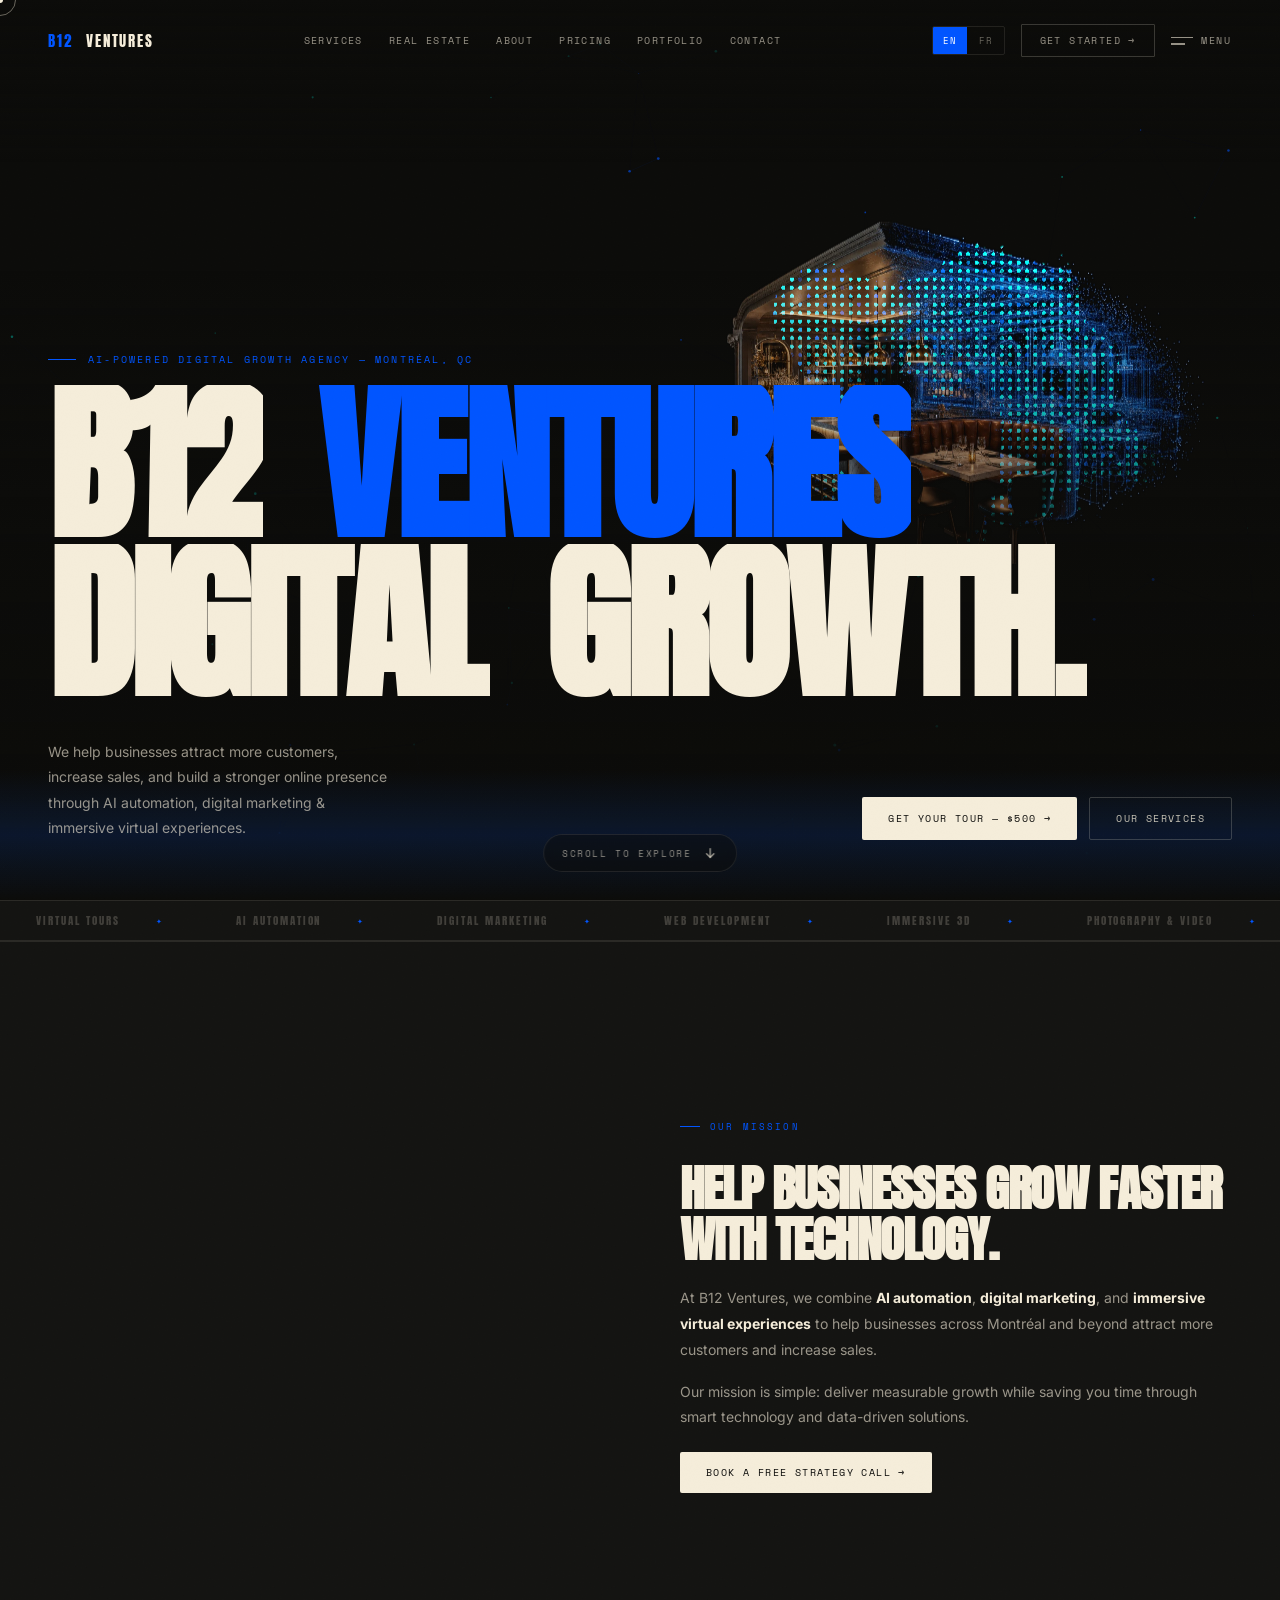
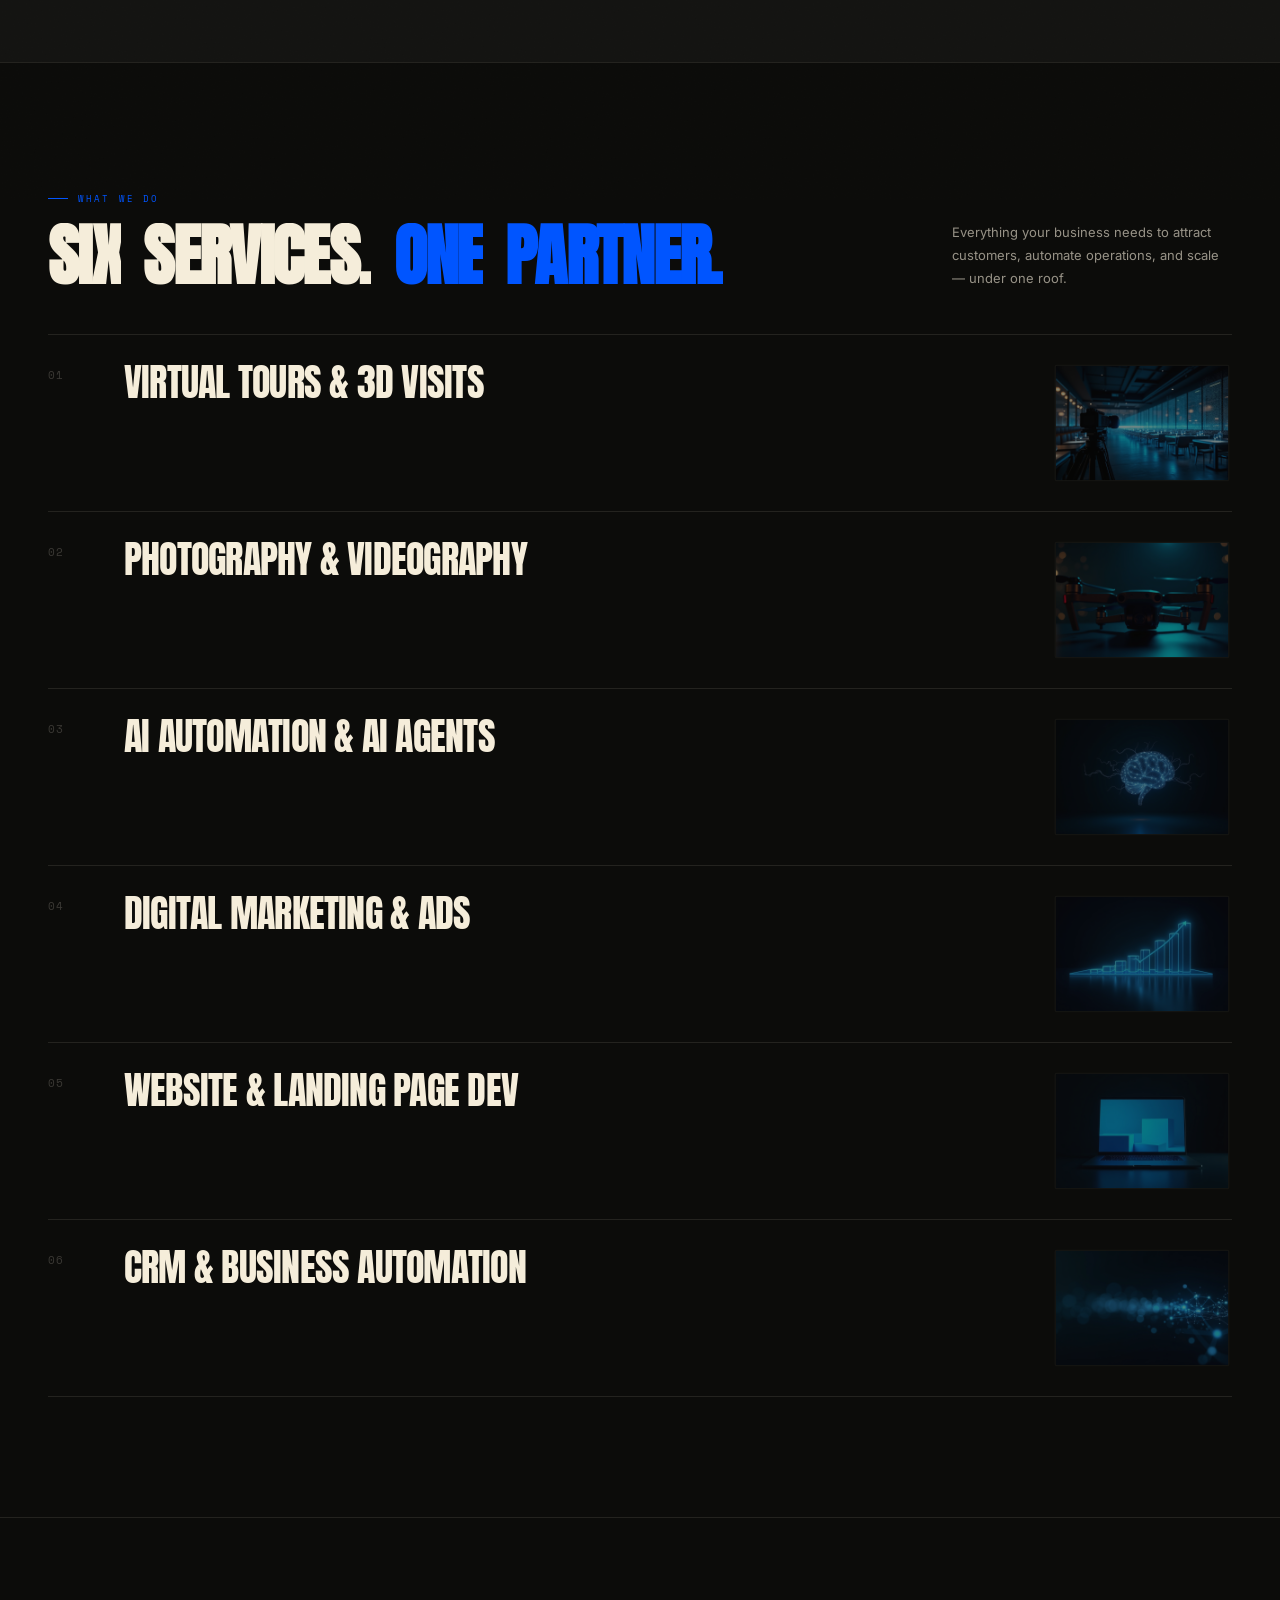
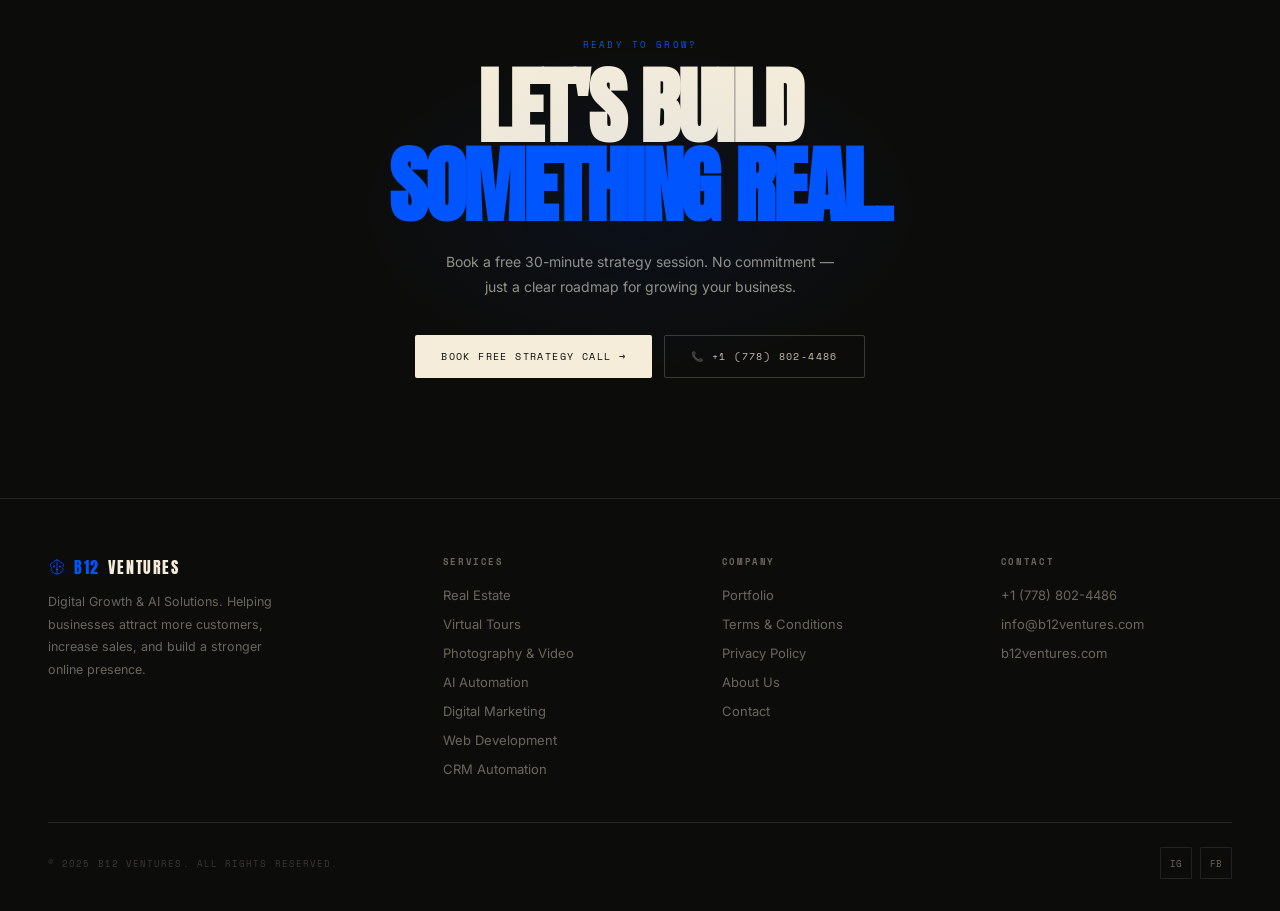
==== commit 05f5f2f7: "Add files via upload" ====
--- a/index.html
+++ b/index.html
@@ -119,10 +119,10 @@
 <div class="mqwrap" aria-hidden="true">
   <div class="mqtrack">
     <span class="mqi">Virtual Tours</span><span class="mqi">AI Automation</span><span class="mqi">Digital Marketing</span>
-    <span class="mqi">Web Development</span><span class="mqi">immersive 3D</span><span class="mqi">Photography &amp; Video</span>
+    <span class="mqi">Web Development</span><span class="mqi">Immersive 3D</span><span class="mqi">Photography &amp; Video</span>
     <span class="mqi">Google Ads</span><span class="mqi">AI Voice Agents</span><span class="mqi">CRM Automation</span>
     <span class="mqi">Virtual Tours</span><span class="mqi">AI Automation</span><span class="mqi">Digital Marketing</span>
-    <span class="mqi">Web Development</span><span class="mqi">immersive 3D</span><span class="mqi">Photography &amp; Video</span>
+    <span class="mqi">Web Development</span><span class="mqi">Immersive 3D</span><span class="mqi">Photography &amp; Video</span>
     <span class="mqi">Google Ads</span><span class="mqi">AI Voice Agents</span><span class="mqi">CRM Automation</span>
   </div>
 </div>
@@ -161,7 +161,7 @@
       <p class="svc-hd-r rv d2" data-i18n="svc_sub">Everything your business needs to attract customers, automate operations, and scale — under one roof.</p>
     </div>
     <div class="svc-list">
-      <div class="svc-row rv"><div class="svc-num">01</div><div><div class="svc-nm" data-i18n="s1_name">Virtual Tours &amp; 3D Visits</div><div class="svc-exp"><div class="svc-exp-in"><div class="svc-exp-c" data-i18n="s1_desc">Immersive immersive 3D 360° virtual tours integrated with Google Maps and Google Street View — let customers explore your business from anywhere.<div class="tags"><span class="tag">immersive 3D</span><span class="tag">Google Street View</span><span class="tag">360° Walkthroughs</span></div></div></div></div></div><div class="svc-img"><img src="svc-tours.jpg" alt="3D virtual tour scanning of a restaurant interior" loading="lazy"/></div></div>
+      <div class="svc-row rv"><div class="svc-num">01</div><div><div class="svc-nm" data-i18n="s1_name">Virtual Tours &amp; 3D Visits</div><div class="svc-exp"><div class="svc-exp-in"><div class="svc-exp-c" data-i18n="s1_desc">Immersive 3D 360° virtual tours integrated with Google Maps and Google Street View — let customers explore your business from anywhere.<div class="tags"><span class="tag">Immersive 3D</span><span class="tag">Google Street View</span><span class="tag">360° Walkthroughs</span></div></div></div></div></div><div class="svc-img"><img src="svc-tours.jpg" alt="3D virtual tour scanning of a restaurant interior" loading="lazy"/></div></div>
       <div class="svc-row rv d1"><div class="svc-num">02</div><div><div class="svc-nm" data-i18n="s2_name">Photography &amp; Videography</div><div class="svc-exp"><div class="svc-exp-in"><div class="svc-exp-c" data-i18n="s2_desc">High-quality commercial photography, cinematic drone footage, and social-ready reels that convert viewers into customers.<div class="tags"><span class="tag">Commercial Photography</span><span class="tag">Drone Footage</span><span class="tag">Reels</span></div></div></div></div></div><div class="svc-img"><img src="svc-photo.jpg" alt="Cinema camera and drone for commercial photography" loading="lazy"/></div></div>
       <div class="svc-row rv d2"><div class="svc-num">03</div><div><div class="svc-nm" data-i18n="s3_name">AI Automation &amp; AI Agents</div><div class="svc-exp"><div class="svc-exp-in"><div class="svc-exp-c" data-i18n="s3_desc">AI chatbots and voice receptionists that work 24/7 to qualify leads, book appointments, and follow up — automatically.<div class="tags"><span class="tag">AI Chatbots</span><span class="tag">Voice Receptionists</span><span class="tag">Lead Qualification</span></div></div></div></div></div><div class="svc-img"><img src="svc-ai.jpg" alt="AI neural network visualisation" loading="lazy"/></div></div>
       <div class="svc-row rv d3"><div class="svc-num">04</div><div><div class="svc-nm" data-i18n="s4_name">Digital Marketing &amp; Ads</div><div class="svc-exp"><div class="svc-exp-in"><div class="svc-exp-c" data-i18n="s4_desc">Data-driven Google and Meta campaigns that generate qualified leads and grow your visibility with real, measurable ROI.<div class="tags"><span class="tag">Google Ads</span><span class="tag">Meta Ads</span><span class="tag">Local SEO</span></div></div></div></div></div><div class="svc-img"><img src="svc-ads.jpg" alt="Digital marketing analytics growth chart" loading="lazy"/></div></div>
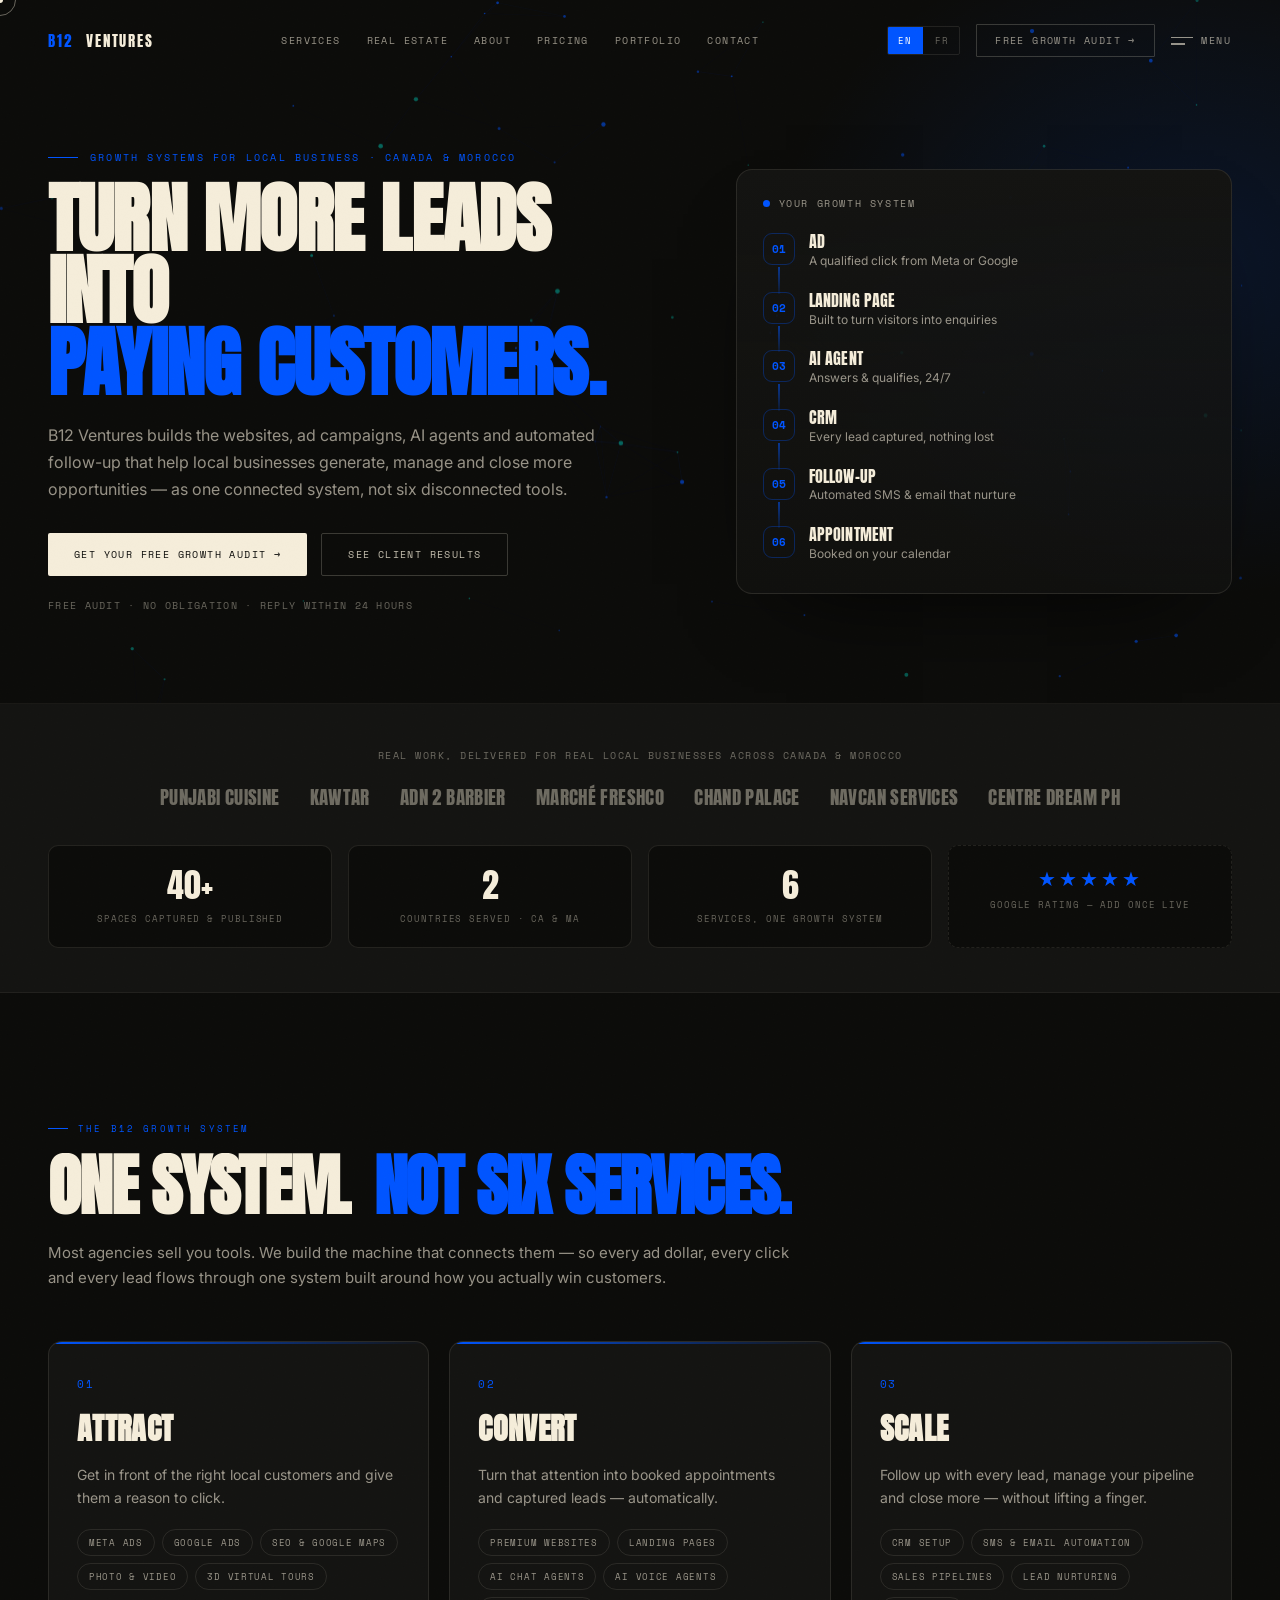
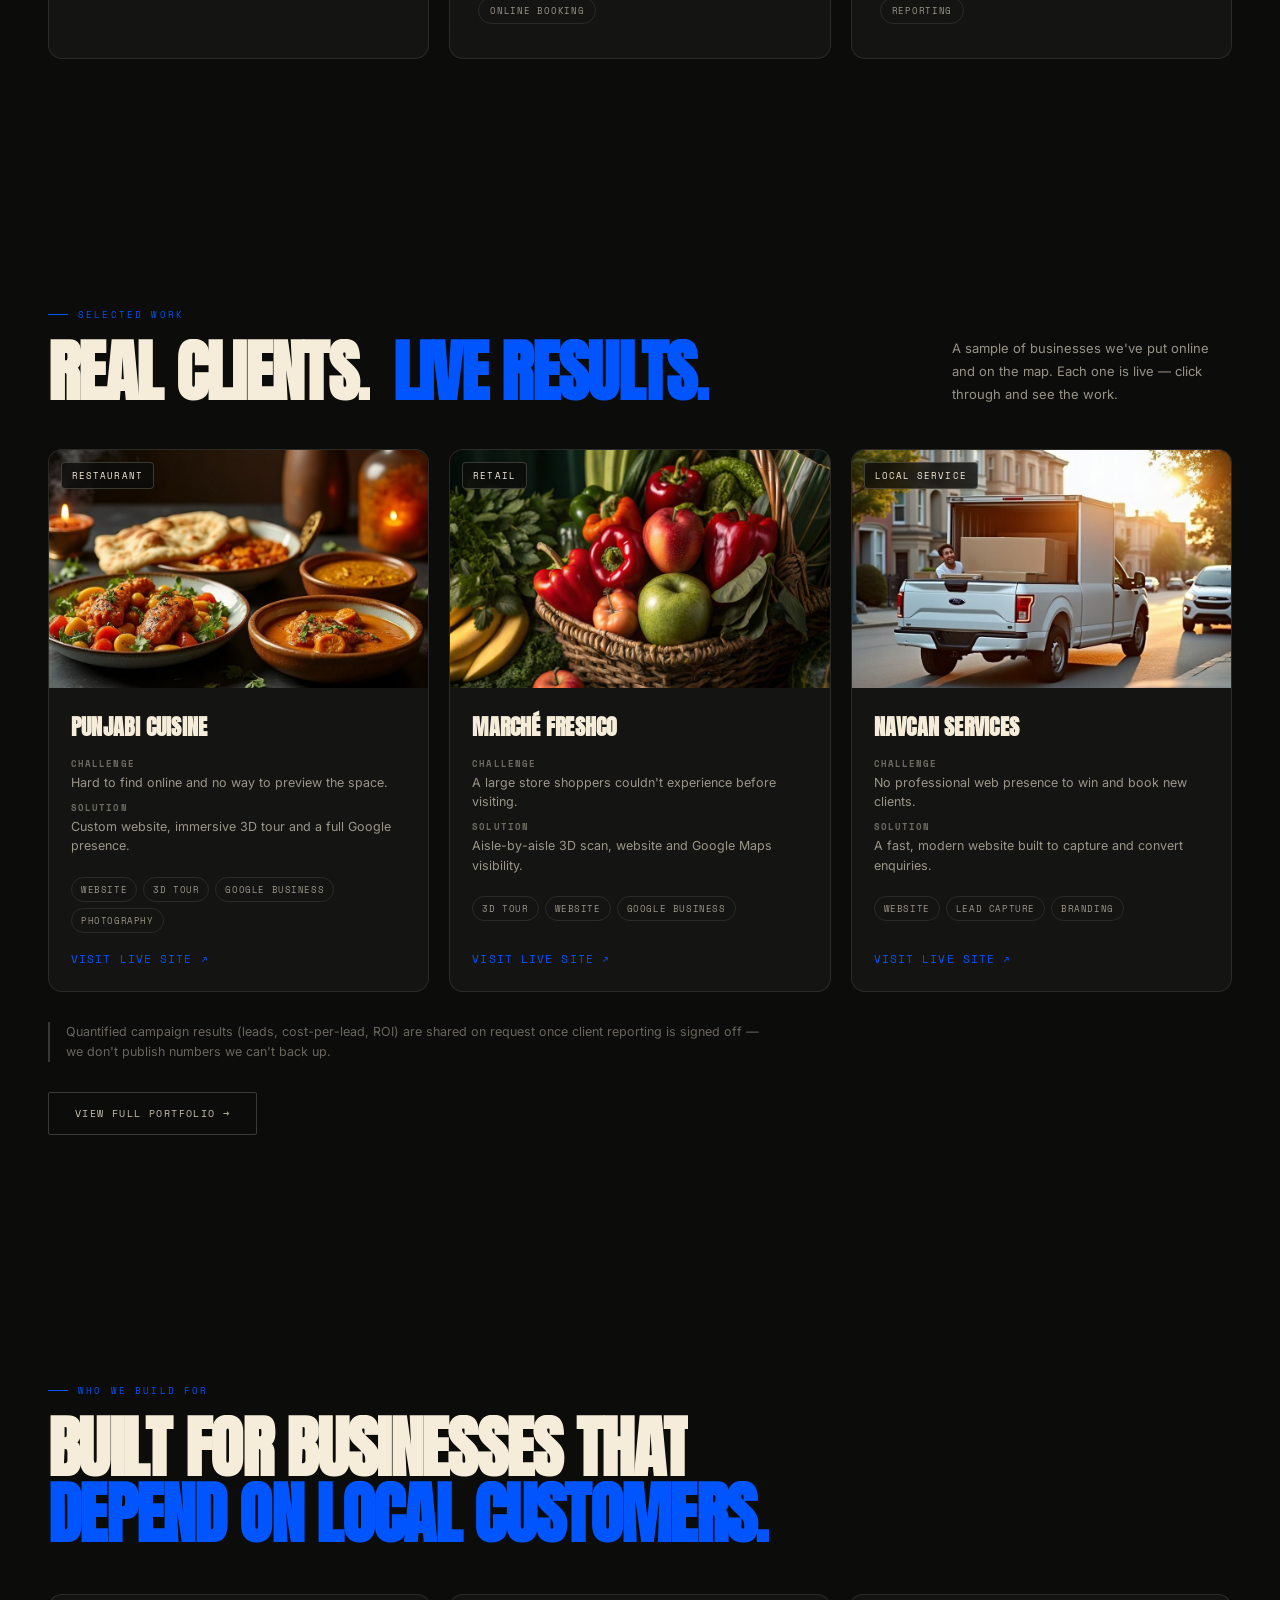
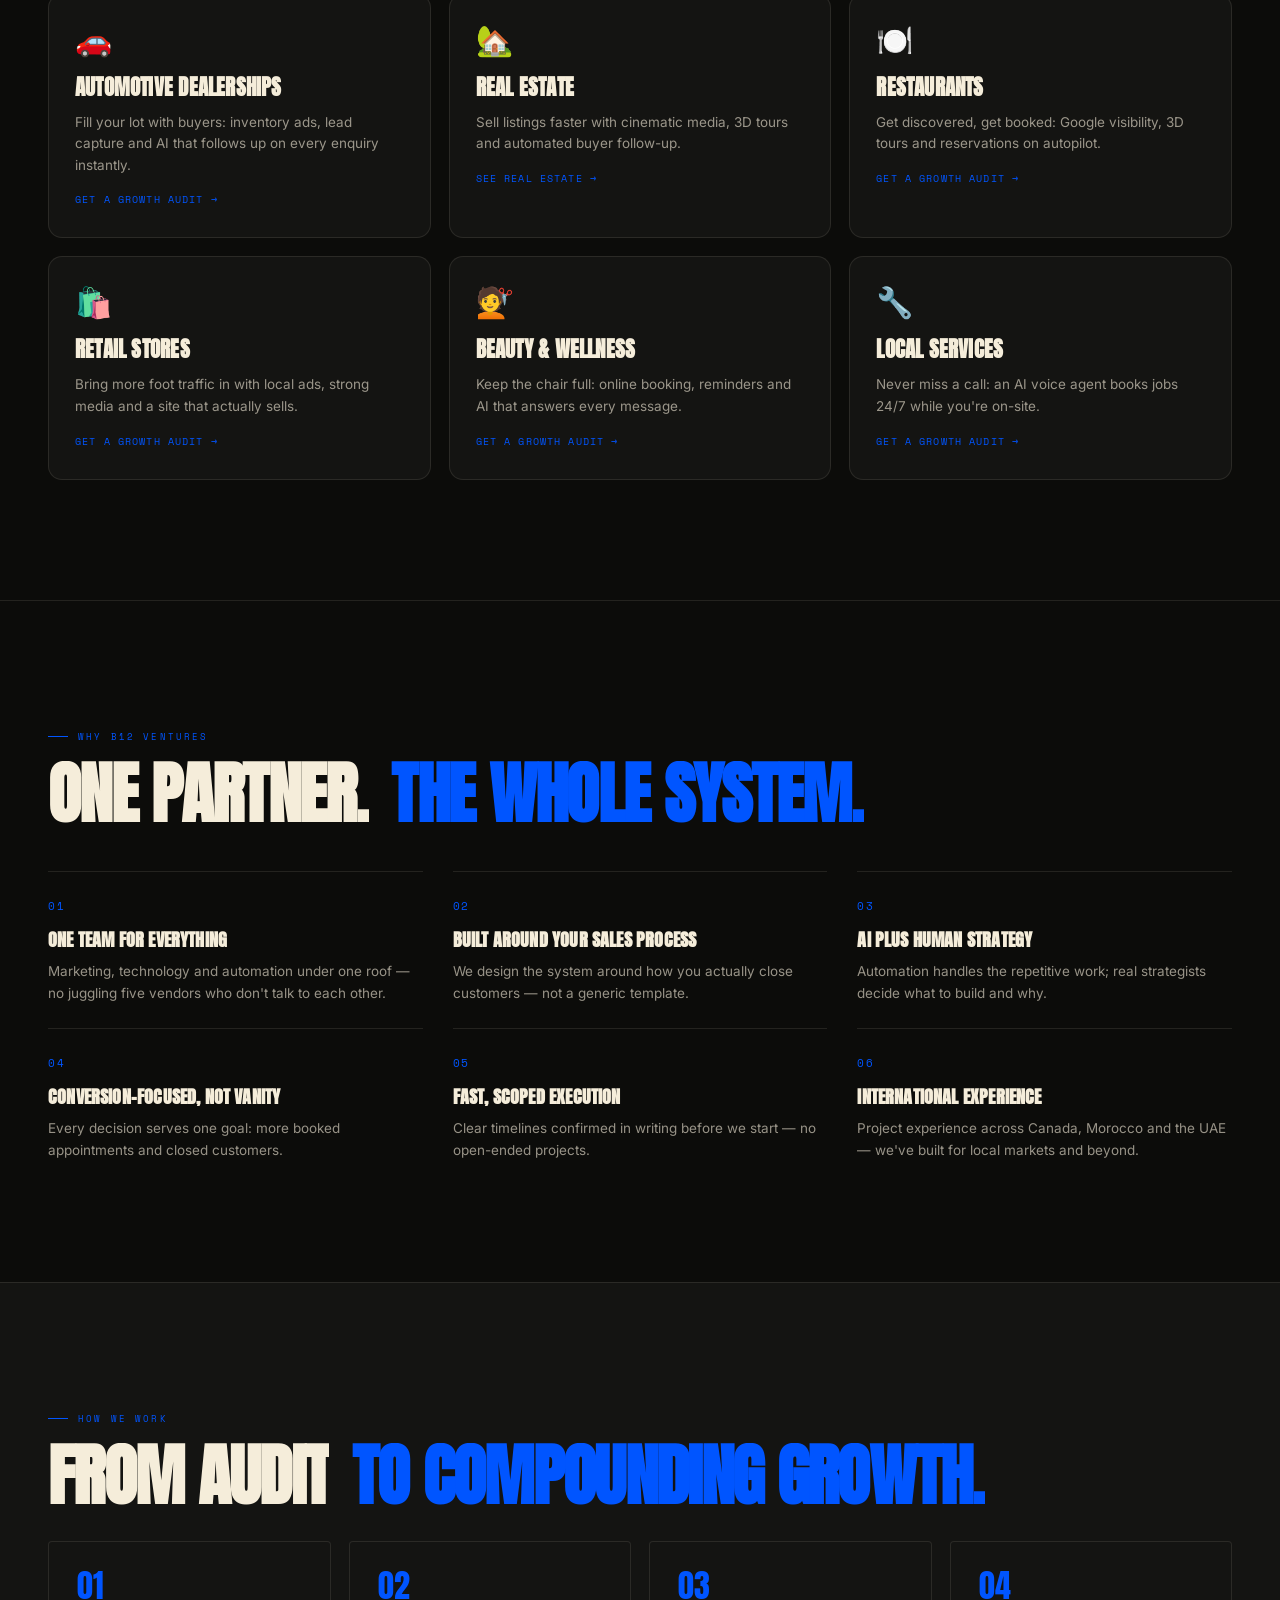
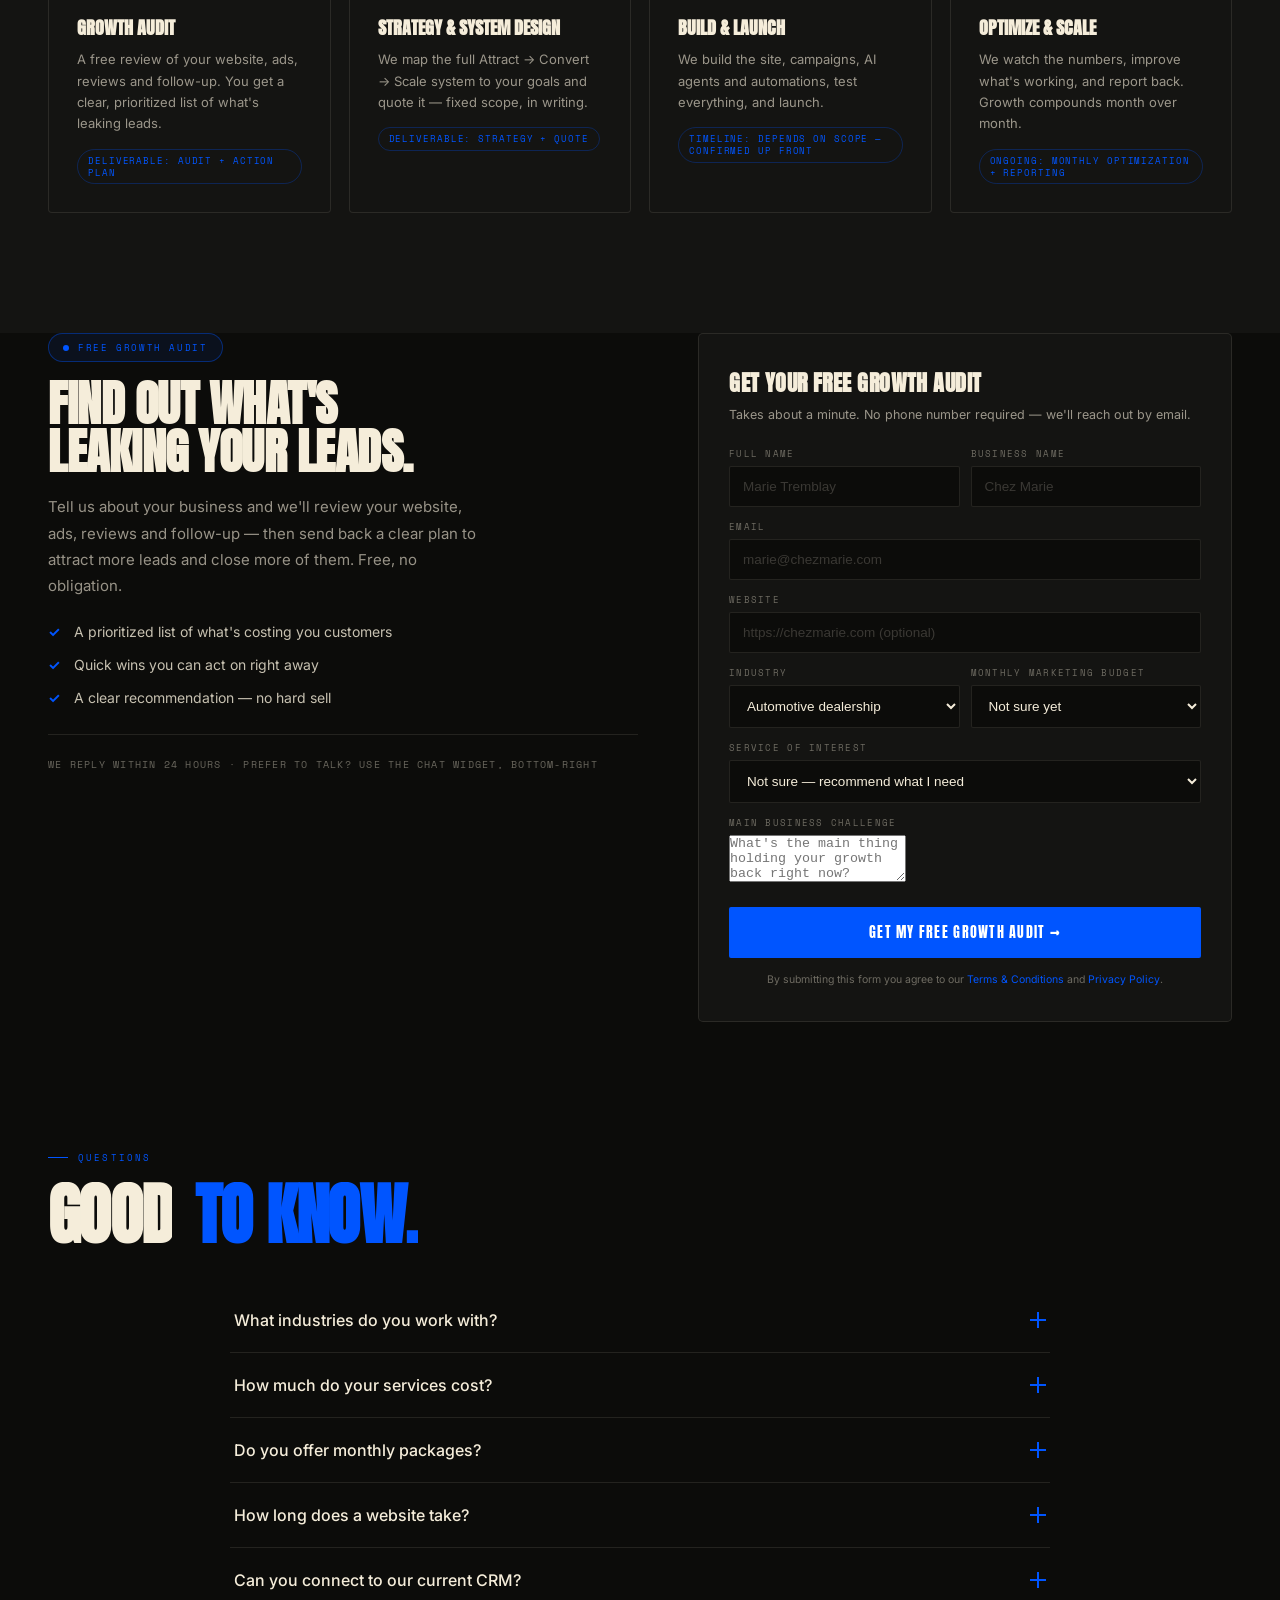
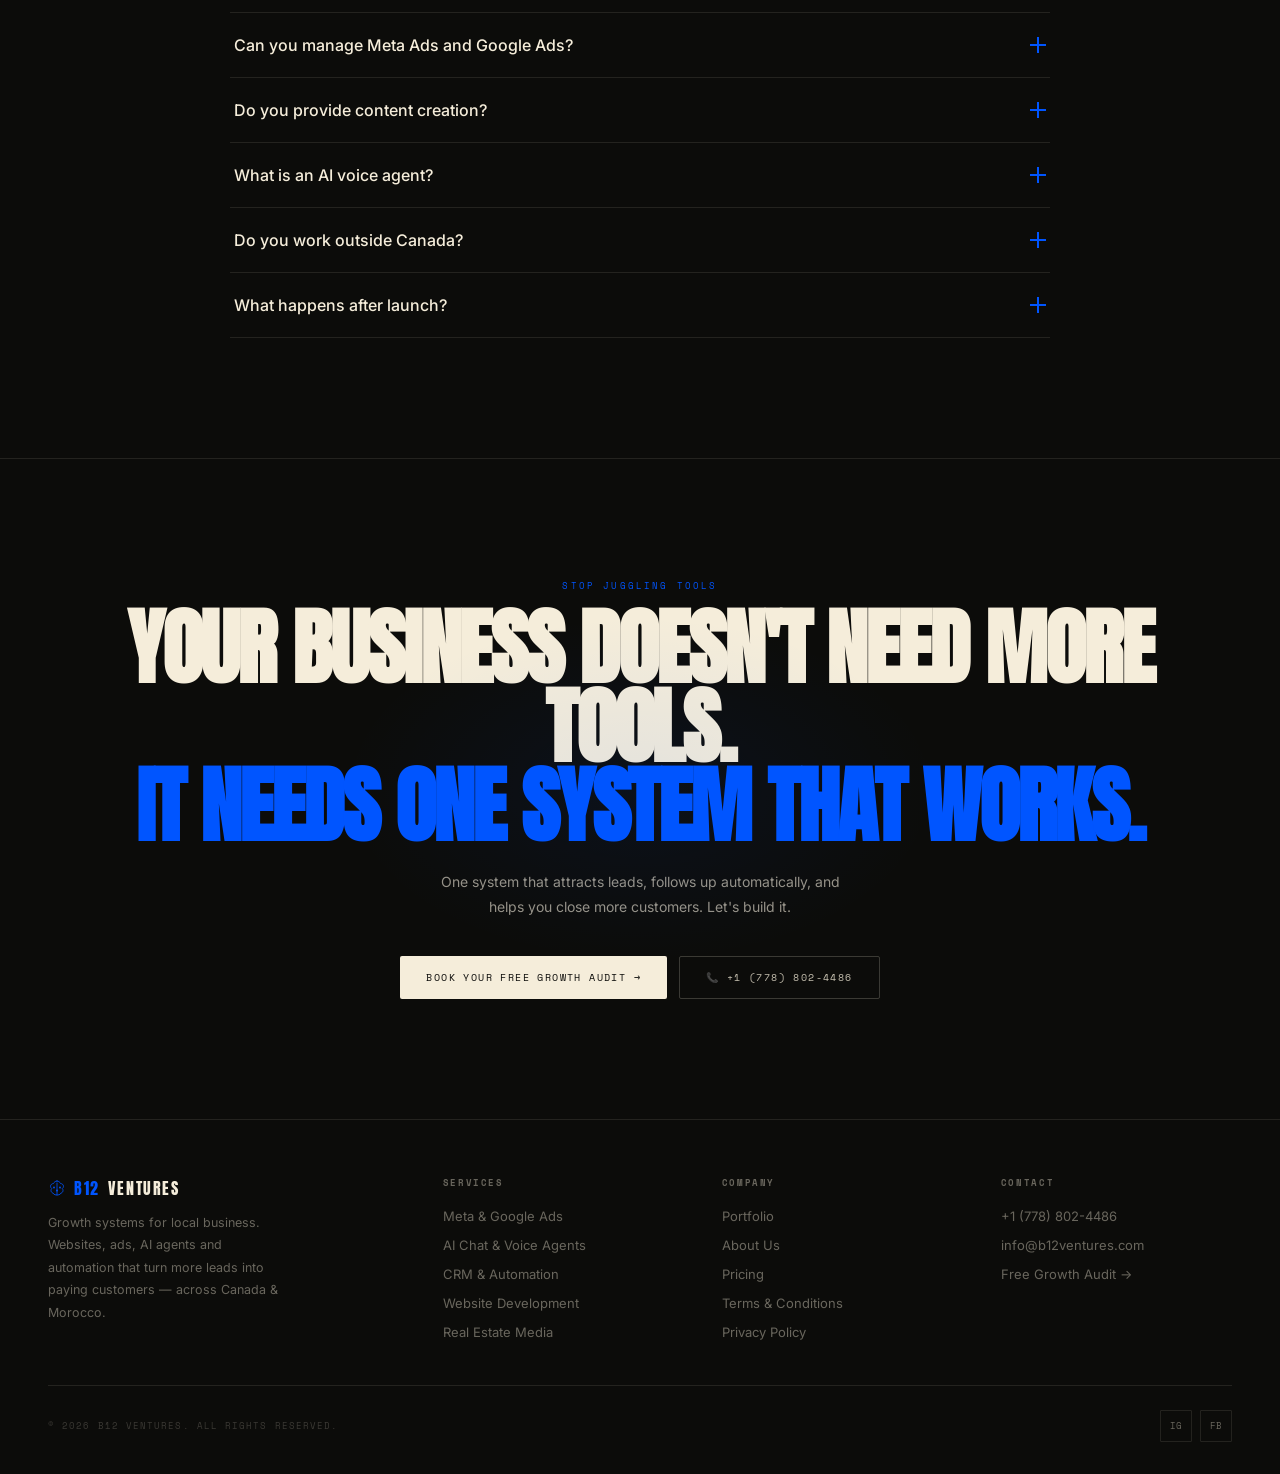
==== commit be7fa4da: "Add files via upload" ====
--- a/index.html
+++ b/index.html
@@ -19,19 +19,105 @@
 src="https://www.facebook.com/tr?id=1387499166899119&ev=PageView&noscript=1"
 /></noscript>
 <!-- End Meta Pixel Code -->
-<title>B12 Ventures — Immersive 3D Virtual Visits, Websites & AI Growth</title>
-<meta name="description" content="B12 Ventures builds immersive 3D virtual visits, high-end websites and AI automation for businesses across Canada and Morocco. One-time pricing, no monthly fees."/>
-<link rel="canonical" href="https://b12ventures.com/index.html"/>
+<title>B12 Ventures — Growth Systems, AI Automation & Ads for Local Business | Canada & Morocco</title>
+<meta name="description" content="B12 Ventures builds growth systems for local businesses: websites, Meta &amp; Google Ads, AI chat and voice agents, CRM automation and automated follow-up — one connected system that attracts leads and closes more customers. Serving Montréal, Vancouver &amp; Morocco."/>
+<meta name="keywords" content="AI automation agency, AI voice agent, CRM automation agency, website development for local business, Meta Ads agency, Google Ads agency, digital marketing agency Montreal, digital marketing agency Vancouver, Matterport virtual tours"/>
+<link rel="canonical" href="https://b12ventures.com/"/>
 <meta property="og:type" content="website"/>
 <meta property="og:site_name" content="B12 Ventures"/>
-<meta property="og:title" content="B12 Ventures — Immersive 3D Virtual Visits, Websites & AI Growth"/>
-<meta property="og:description" content="B12 Ventures builds immersive 3D virtual visits, high-end websites and AI automation for businesses across Canada and Morocco. One-time pricing, no monthly fees."/>
-<meta property="og:url" content="https://b12ventures.com/index.html"/>
+<meta property="og:title" content="B12 Ventures — Growth Systems for Local Business"/>
+<meta property="og:description" content="Websites, ads, AI agents and automated follow-up — one connected system that turns more leads into paying customers. Canada &amp; Morocco."/>
+<meta property="og:url" content="https://b12ventures.com/"/>
+<meta property="og:image" content="https://b12ventures.com/svc-web.jpg"/>
 <meta name="twitter:card" content="summary_large_image"/>
+<meta name="twitter:title" content="B12 Ventures — Growth Systems for Local Business"/>
+<meta name="twitter:description" content="Websites, ads, AI agents and automated follow-up — one connected system that turns more leads into paying customers."/>
+<meta name="twitter:image" content="https://b12ventures.com/svc-web.jpg"/>
 <link rel="preconnect" href="https://fonts.googleapis.com"/>
 <link rel="preconnect" href="https://fonts.gstatic.com" crossorigin/>
 <link href="https://fonts.googleapis.com/css2?family=Anton&family=Inter:wght@300;400;500;600&family=Space+Mono:ital,wght@0,400;0,700&display=swap" rel="stylesheet"/>
 <link rel="stylesheet" href="styles.css"/>
+<script type="application/ld+json">
+{
+  "@context": "https://schema.org",
+  "@graph": [
+    {
+      "@type": "Organization",
+      "@id": "https://b12ventures.com/#org",
+      "name": "B12 Ventures",
+      "url": "https://b12ventures.com/",
+      "logo": "https://b12ventures.com/svc-web.jpg",
+      "email": "info@b12ventures.com",
+      "sameAs": [
+        "https://www.instagram.com/b12_ventures",
+        "https://www.facebook.com/share/1BkzSPRauB/"
+      ]
+    },
+    {
+      "@type": "ProfessionalService",
+      "@id": "https://b12ventures.com/#business",
+      "name": "B12 Ventures",
+      "image": "https://b12ventures.com/svc-web.jpg",
+      "url": "https://b12ventures.com/",
+      "telephone": "+1-778-802-4486",
+      "email": "info@b12ventures.com",
+      "priceRange": "$$",
+      "description": "Growth systems agency for local businesses: websites, Meta and Google Ads, AI chat and voice agents, CRM automation, professional media and automated follow-up.",
+      "parentOrganization": { "@id": "https://b12ventures.com/#org" },
+      "areaServed": [
+        { "@type": "City", "name": "Montréal" },
+        { "@type": "City", "name": "Vancouver" },
+        { "@type": "Country", "name": "Morocco" }
+      ],
+      "sameAs": [
+        "https://www.instagram.com/b12_ventures",
+        "https://www.facebook.com/share/1BkzSPRauB/"
+      ],
+      "hasOfferCatalog": {
+        "@type": "OfferCatalog",
+        "name": "Growth Services",
+        "itemListElement": [
+          { "@type": "Offer", "itemOffered": { "@type": "Service", "name": "Website & Landing Page Development" } },
+          { "@type": "Offer", "itemOffered": { "@type": "Service", "name": "Meta Ads & Google Ads Management" } },
+          { "@type": "Offer", "itemOffered": { "@type": "Service", "name": "AI Chat & Voice Agents" } },
+          { "@type": "Offer", "itemOffered": { "@type": "Service", "name": "CRM Setup & Automation" } },
+          { "@type": "Offer", "itemOffered": { "@type": "Service", "name": "Professional Photography, Video & 3D Virtual Tours" } },
+          { "@type": "Offer", "itemOffered": { "@type": "Service", "name": "Automated Lead Follow-Up" } }
+        ]
+      }
+    },
+    {
+      "@type": "WebSite",
+      "@id": "https://b12ventures.com/#website",
+      "url": "https://b12ventures.com/",
+      "name": "B12 Ventures",
+      "inLanguage": ["en", "fr"],
+      "publisher": { "@id": "https://b12ventures.com/#org" }
+    },
+    {
+      "@type": "BreadcrumbList",
+      "itemListElement": [
+        { "@type": "ListItem", "position": 1, "name": "Home", "item": "https://b12ventures.com/" }
+      ]
+    },
+    {
+      "@type": "FAQPage",
+      "mainEntity": [
+        { "@type": "Question", "name": "What industries do you work with?", "acceptedAnswer": { "@type": "Answer", "text": "We work with automotive dealerships, real estate professionals, restaurants, retail stores, beauty and wellness businesses, and local service businesses across Canada and Morocco." } },
+        { "@type": "Question", "name": "How much do your services cost?", "acceptedAnswer": { "@type": "Answer", "text": "Every engagement is scoped to your goals. Most start with a free growth audit; from there we quote either a fixed project price or a monthly retainer depending on what you need." } },
+        { "@type": "Question", "name": "Do you offer monthly packages?", "acceptedAnswer": { "@type": "Answer", "text": "Yes. Some work is one-time — a website or a 3D tour, for example — while ads, CRM automation and follow-up usually run monthly. We recommend the model that fits your goals." } },
+        { "@type": "Question", "name": "How long does a website take?", "acceptedAnswer": { "@type": "Answer", "text": "Most sites launch in two to four weeks depending on scope and how quickly we get your content. We confirm a timeline in writing before we start." } },
+        { "@type": "Question", "name": "Can you connect your systems with our current CRM?", "acceptedAnswer": { "@type": "Answer", "text": "Usually, yes. We work primarily with GoHighLevel and integrate with most common CRMs, calendars and booking tools." } },
+        { "@type": "Question", "name": "Can you manage Meta Ads and Google Ads?", "acceptedAnswer": { "@type": "Answer", "text": "Yes. We build, launch and optimize both, and connect them to your landing pages and automated follow-up so leads don't fall through the cracks." } },
+        { "@type": "Question", "name": "Do you provide content creation?", "acceptedAnswer": { "@type": "Answer", "text": "Yes — professional photography, video, drone footage and immersive 3D virtual tours, plus ad creative and social content." } },
+        { "@type": "Question", "name": "What is an AI voice agent?", "acceptedAnswer": { "@type": "Answer", "text": "An AI receptionist that answers calls 24/7, qualifies callers, books appointments and logs everything in your CRM — so you never miss a lead, even after hours." } },
+        { "@type": "Question", "name": "Do you work outside Canada?", "acceptedAnswer": { "@type": "Answer", "text": "Yes. We're based in Canada and also serve clients in Morocco, with international project experience." } },
+        { "@type": "Question", "name": "What happens after launch?", "acceptedAnswer": { "@type": "Answer", "text": "We monitor performance, optimize your campaigns and automations, and report on what's working. Growth is ongoing — not one-and-done." } }
+      ]
+    }
+  ]
+}
+</script>
 </head>
 <body>
 <div id="grain" aria-hidden="true"></div>
@@ -71,7 +157,7 @@
       <button class="lang-btn active" data-lang="en">EN</button>
       <button class="lang-btn" data-lang="fr">FR</button>
     </div>
-    <a href="pricing.html#offer" class="nav-cta" data-i18n="nav_cta">Get Started →</a>
+    <a href="#audit" class="nav-cta" data-i18n="h_nav_cta">Free Growth Audit →</a>
     <button class="menu-btn" id="menu-btn" aria-expanded="false">
       <div class="menu-bars" id="menu-bars"><span></span><span></span></div>
       <span id="menu-txt" data-i18n="nav_menu">Menu</span>
@@ -80,105 +166,306 @@
 </nav>
 
 <!-- HERO -->
-<section id="hero">
-  <canvas id="hero-canvas" aria-hidden="true"></canvas>
-  <div class="hero-bg" id="hero-bg" aria-hidden="true"></div>
-  <div class="hero-vig" aria-hidden="true"></div>
-  <canvas id="fx-canvas" aria-hidden="true"></canvas>
-  <div class="hero-scan" aria-hidden="true"></div>
-  <div class="hero-content">
-    <div class="hero-kicker" id="hero-kicker">
-      <span data-i18n="hero_kicker">AI-Powered Digital Growth Agency — Montréal, QC</span>
-    </div>
-    <h1 class="hero-title">
-      <span class="hw" id="hw1"><span class="hi">B12</span></span>
-      <span class="hw accent" id="hw2"><span class="hi" data-i18n="hero_t2">Ventures</span></span><br/>
-      <span class="hw" id="hw3"><span class="hi" data-i18n="hero_t3">Digital</span></span>
-      <span class="hw" id="hw4"><span class="hi" data-i18n="hero_t4">Growth.</span></span>
-    </h1>
-    <div class="hero-bottom" id="hero-bottom">
-      <p class="hero-desc" data-i18n="hero_desc">We help businesses attract more customers, increase sales, and build a stronger online presence through AI automation, digital marketing &amp; immersive virtual experiences.</p>
-      <div class="hero-ctas">
-        <a href="pricing.html#offer" class="btn btn-solid"><span data-i18n="hero_cta1">Get Your Tour — $500 →</span></a>
-        <a href="services.html" class="btn btn-border"><span data-i18n="hero_cta2">Our Services</span></a>
-      </div>
-    </div>
-  </div>
-  <button class="explore-btn" onclick="window.smoothTo(document.getElementById('about').getBoundingClientRect().top+window.pageYOffset-70)">
-    <span data-i18n="hero_scroll">Scroll to explore</span>
-    <span class="explore-arrow">
-      <svg width="16" height="16" viewBox="0 0 22 22" fill="none" xmlns="http://www.w3.org/2000/svg">
-        <path d="M11 5V17" stroke="currentColor" stroke-width="2" stroke-linecap="round"/>
-        <path d="M6 12L11 17L16 12" stroke="currentColor" stroke-width="2" stroke-linecap="round"/>
-      </svg>
-    </span>
-  </button>
-</section>
-
-<!-- MARQUEE -->
-<div class="mqwrap" aria-hidden="true">
-  <div class="mqtrack">
-    <span class="mqi">Virtual Tours</span><span class="mqi">AI Automation</span><span class="mqi">Digital Marketing</span>
-    <span class="mqi">Web Development</span><span class="mqi">Immersive 3D</span><span class="mqi">Photography &amp; Video</span>
-    <span class="mqi">Google Ads</span><span class="mqi">AI Voice Agents</span><span class="mqi">CRM Automation</span>
-    <span class="mqi">Virtual Tours</span><span class="mqi">AI Automation</span><span class="mqi">Digital Marketing</span>
-    <span class="mqi">Web Development</span><span class="mqi">Immersive 3D</span><span class="mqi">Photography &amp; Video</span>
-    <span class="mqi">Google Ads</span><span class="mqi">AI Voice Agents</span><span class="mqi">CRM Automation</span>
-  </div>
-</div>
-
-<!-- ABOUT -->
-<section id="about" class="sec">
-  <div class="wrap">
-    <div class="ab-grid">
-      <div class="ab-img rv">
-        <img src="https://images.unsplash.com/photo-1522071820081-009f0129c71c?w=900&q=80&auto=format&fit=crop" alt="B12 team" loading="lazy"/>
-      </div>
-      <div>
-        <div class="sec-lbl rv" data-i18n="lbl_mission">Our Mission</div>
-        <h2 class="ab-h rv d1" data-i18n="about_h">Help Businesses Grow Faster With Technology.</h2>
-        <p class="ab-p rv d2" data-i18n="about_p1">At B12 Ventures, we combine <strong>AI automation</strong>, <strong>digital marketing</strong>, and <strong>immersive virtual experiences</strong> to help businesses across Montréal and beyond attract more customers and increase sales.</p>
-        <p class="ab-p rv d3" data-i18n="about_p2">Our mission is simple: deliver measurable growth while saving you time through smart technology and data-driven solutions.</p>
-        <a href="contact.html" class="btn btn-solid rv d4" style="display:inline-flex;margin-top:6px"><span data-i18n="about_cta">Book a Free Strategy Call →</span></a>
-      </div>
-    </div>
-  </div>
-</section>
-
-<!-- SERVICES -->
-<section id="services" class="sec">
+<header class="hh"><canvas class="qfield" aria-hidden="true"></canvas>
+  <div class="wrap hh-grid">
+    <div class="hh-l">
+      <div class="ph-kick rv" data-i18n="h_kick">Growth Systems for Local Business · Canada &amp; Morocco</div>
+      <h1 class="hh-h1 rv d1" data-i18n="h_h1_html">Turn More Leads Into<br/><span class="b">Paying Customers.</span></h1>
+      <p class="hh-sub rv d2" data-i18n="h_sub">B12 Ventures builds the websites, ad campaigns, AI agents and automated follow-up that help local businesses generate, manage and close more opportunities — as one connected system, not six disconnected tools.</p>
+      <div class="hh-ctas rv d3">
+        <a href="#audit" class="btn btn-solid"><span data-i18n="h_cta1">Get Your Free Growth Audit →</span></a>
+        <a href="#results" class="btn btn-border"><span data-i18n="h_cta2">See Client Results</span></a>
+      </div>
+      <div class="hh-assure rv d4" data-i18n="h_assure">Free audit · No obligation · Reply within 24 hours</div>
+    </div>
+    <div class="hh-r rv d2">
+      <div class="eco" role="img" aria-label="The B12 growth system: an ad drives a click to a landing page, an AI agent qualifies the lead, the CRM captures it, automated follow-up nurtures it, and an appointment is booked.">
+        <div class="eco-head"><span class="eco-dot"></span><span data-i18n="h_eco_head">Your Growth System</span></div>
+        <ol class="eco-flow">
+          <li class="eco-node"><span class="eco-n">01</span><div class="eco-tx"><div class="eco-t" data-i18n="h_eco_1t">Ad</div><div class="eco-c" data-i18n="h_eco_1c">A qualified click from Meta or Google</div></div></li>
+          <li class="eco-node"><span class="eco-n">02</span><div class="eco-tx"><div class="eco-t" data-i18n="h_eco_2t">Landing Page</div><div class="eco-c" data-i18n="h_eco_2c">Built to turn visitors into enquiries</div></div></li>
+          <li class="eco-node"><span class="eco-n">03</span><div class="eco-tx"><div class="eco-t" data-i18n="h_eco_3t">AI Agent</div><div class="eco-c" data-i18n="h_eco_3c">Answers &amp; qualifies, 24/7</div></div></li>
+          <li class="eco-node"><span class="eco-n">04</span><div class="eco-tx"><div class="eco-t" data-i18n="h_eco_4t">CRM</div><div class="eco-c" data-i18n="h_eco_4c">Every lead captured, nothing lost</div></div></li>
+          <li class="eco-node"><span class="eco-n">05</span><div class="eco-tx"><div class="eco-t" data-i18n="h_eco_5t">Follow-Up</div><div class="eco-c" data-i18n="h_eco_5c">Automated SMS &amp; email that nurture</div></div></li>
+          <li class="eco-node last"><span class="eco-n">06</span><div class="eco-tx"><div class="eco-t" data-i18n="h_eco_6t">Appointment</div><div class="eco-c" data-i18n="h_eco_6c">Booked on your calendar</div></div></li>
+        </ol>
+      </div>
+    </div>
+  </div>
+</header>
+
+<!-- TRUST -->
+<section class="trust">
+  <div class="wrap">
+    <div class="trust-lbl rv" data-i18n="h_trust_lbl">Real work, delivered for real local businesses across Canada &amp; Morocco</div>
+    <div class="trust-names rv d1">
+      <span>Punjabi Cuisine</span><span>Kawtar</span><span>ADN 2 Barbier</span><span>Marché FreshCo</span><span>Chand Palace</span><span>Navcan Services</span><span>Centre Dream PH</span>
+    </div>
+    <div class="trust-metrics rv d2">
+      <div class="tm"><div class="tm-n">40+</div><div class="tm-l" data-i18n="h_tm1">Spaces captured &amp; published</div></div>
+      <div class="tm"><div class="tm-n">2</div><div class="tm-l" data-i18n="h_tm2">Countries served · CA &amp; MA</div></div>
+      <div class="tm"><div class="tm-n">6</div><div class="tm-l" data-i18n="h_tm3">Services, one growth system</div></div>
+      <div class="tm tm-ph"><div class="tm-n">★★★★★</div><div class="tm-l" data-i18n="h_tm4">Google rating — add once live</div></div>
+    </div>
+  </div>
+</section>
+
+<!-- GROWTH SYSTEM -->
+<section id="system" class="sec gsys">
+  <div class="wrap">
+    <div class="gsys-hd">
+      <div class="sec-lbl rv" data-i18n="h_sys_lbl">The B12 Growth System</div>
+      <h2 class="st rv d1">
+        <span class="sw"><span class="si" data-i18n="h_sys_h1">One System.</span></span>
+        <span class="sw" style="color:var(--blue)"><span class="si" data-i18n="h_sys_h2">Not Six Services.</span></span>
+      </h2>
+      <p class="gsys-sub rv d2" data-i18n="h_sys_sub">Most agencies sell you tools. We build the machine that connects them — so every ad dollar, every click and every lead flows through one system built around how you actually win customers.</p>
+    </div>
+    <div class="gsys-grid">
+      <div class="gsys-col rv">
+        <div class="gsys-step">01</div>
+        <h3 data-i18n="h_attract_h">Attract</h3>
+        <p data-i18n="h_attract_p">Get in front of the right local customers and give them a reason to click.</p>
+        <div class="gsys-tags">
+          <span data-i18n="h_attract_t1">Meta Ads</span><span data-i18n="h_attract_t2">Google Ads</span><span data-i18n="h_attract_t3">SEO &amp; Google Maps</span><span data-i18n="h_attract_t4">Photo &amp; Video</span><span data-i18n="h_attract_t5">3D Virtual Tours</span>
+        </div>
+      </div>
+      <div class="gsys-col rv d1">
+        <div class="gsys-step">02</div>
+        <h3 data-i18n="h_convert_h">Convert</h3>
+        <p data-i18n="h_convert_p">Turn that attention into booked appointments and captured leads — automatically.</p>
+        <div class="gsys-tags">
+          <span data-i18n="h_convert_t1">Premium Websites</span><span data-i18n="h_convert_t2">Landing Pages</span><span data-i18n="h_convert_t3">AI Chat Agents</span><span data-i18n="h_convert_t4">AI Voice Agents</span><span data-i18n="h_convert_t5">Online Booking</span>
+        </div>
+      </div>
+      <div class="gsys-col rv d2">
+        <div class="gsys-step">03</div>
+        <h3 data-i18n="h_scale_h">Scale</h3>
+        <p data-i18n="h_scale_p">Follow up with every lead, manage your pipeline and close more — without lifting a finger.</p>
+        <div class="gsys-tags">
+          <span data-i18n="h_scale_t1">CRM Setup</span><span data-i18n="h_scale_t2">SMS &amp; Email Automation</span><span data-i18n="h_scale_t3">Sales Pipelines</span><span data-i18n="h_scale_t4">Lead Nurturing</span><span data-i18n="h_scale_t5">Reporting</span>
+        </div>
+      </div>
+    </div>
+  </div>
+</section>
+
+<!-- RESULTS / SELECTED WORK -->
+<section id="results" class="sec results">
   <div class="wrap">
     <div class="svc-hd">
       <div>
-        <div class="sec-lbl rv" data-i18n="lbl_services">What We Do</div>
+        <div class="sec-lbl rv" data-i18n="h_res_lbl">Selected Work</div>
         <h2 class="st rv d1">
-          <span class="sw"><span class="si" data-i18n="svc_h1">Six</span></span>
-          <span class="sw"><span class="si" data-i18n="svc_h2">Services.</span></span>
-          <span class="sw" style="color:var(--blue)"><span class="si" data-i18n="svc_h3">One</span></span>
-          <span class="sw" style="color:var(--blue)"><span class="si" data-i18n="svc_h4">Partner.</span></span>
+          <span class="sw"><span class="si" data-i18n="h_res_h1">Real Clients.</span></span>
+          <span class="sw" style="color:var(--blue)"><span class="si" data-i18n="h_res_h2">Live Results.</span></span>
         </h2>
       </div>
-      <p class="svc-hd-r rv d2" data-i18n="svc_sub">Everything your business needs to attract customers, automate operations, and scale — under one roof.</p>
-    </div>
-    <div class="svc-list">
-      <div class="svc-row rv"><div class="svc-num">01</div><div><div class="svc-nm" data-i18n="s1_name">Virtual Tours &amp; 3D Visits</div><div class="svc-exp"><div class="svc-exp-in"><div class="svc-exp-c" data-i18n="s1_desc">Immersive 3D 360° virtual tours integrated with Google Maps and Google Street View — let customers explore your business from anywhere.<div class="tags"><span class="tag">Immersive 3D</span><span class="tag">Google Street View</span><span class="tag">360° Walkthroughs</span></div></div></div></div></div><div class="svc-img"><img src="svc-tours.jpg" alt="3D virtual tour scanning of a restaurant interior" loading="lazy"/></div></div>
-      <div class="svc-row rv d1"><div class="svc-num">02</div><div><div class="svc-nm" data-i18n="s2_name">Photography &amp; Videography</div><div class="svc-exp"><div class="svc-exp-in"><div class="svc-exp-c" data-i18n="s2_desc">High-quality commercial photography, cinematic drone footage, and social-ready reels that convert viewers into customers.<div class="tags"><span class="tag">Commercial Photography</span><span class="tag">Drone Footage</span><span class="tag">Reels</span></div></div></div></div></div><div class="svc-img"><img src="svc-photo.jpg" alt="Cinema camera and drone for commercial photography" loading="lazy"/></div></div>
-      <div class="svc-row rv d2"><div class="svc-num">03</div><div><div class="svc-nm" data-i18n="s3_name">AI Automation &amp; AI Agents</div><div class="svc-exp"><div class="svc-exp-in"><div class="svc-exp-c" data-i18n="s3_desc">AI chatbots and voice receptionists that work 24/7 to qualify leads, book appointments, and follow up — automatically.<div class="tags"><span class="tag">AI Chatbots</span><span class="tag">Voice Receptionists</span><span class="tag">Lead Qualification</span></div></div></div></div></div><div class="svc-img"><img src="svc-ai.jpg" alt="AI neural network visualisation" loading="lazy"/></div></div>
-      <div class="svc-row rv d3"><div class="svc-num">04</div><div><div class="svc-nm" data-i18n="s4_name">Digital Marketing &amp; Ads</div><div class="svc-exp"><div class="svc-exp-in"><div class="svc-exp-c" data-i18n="s4_desc">Data-driven Google and Meta campaigns that generate qualified leads and grow your visibility with real, measurable ROI.<div class="tags"><span class="tag">Google Ads</span><span class="tag">Meta Ads</span><span class="tag">Local SEO</span></div></div></div></div></div><div class="svc-img"><img src="svc-ads.jpg" alt="Digital marketing analytics growth chart" loading="lazy"/></div></div>
-      <div class="svc-row rv d4"><div class="svc-num">05</div><div><div class="svc-nm" data-i18n="s5_name">Website &amp; Landing Page Dev</div><div class="svc-exp"><div class="svc-exp-in"><div class="svc-exp-c" data-i18n="s5_desc">Modern, fast, conversion-focused websites and landing pages built to rank on Google and turn visitors into paying customers.<div class="tags"><span class="tag">Business Websites</span><span class="tag">Landing Pages</span><span class="tag">SEO-Friendly</span></div></div></div></div></div><div class="svc-img"><img src="svc-web.jpg" alt="Modern website design on a laptop" loading="lazy"/></div></div>
-      <div class="svc-row rv d5"><div class="svc-num">06</div><div><div class="svc-nm" data-i18n="s6_name">CRM &amp; Business Automation</div><div class="svc-exp"><div class="svc-exp-in"><div class="svc-exp-c" data-i18n="s6_desc">Centralize operations with Go High Level CRM, automated pipelines, email/SMS workflows, and full customer journey automation.<div class="tags"><span class="tag">GHL CRM</span><span class="tag">Sales Pipelines</span><span class="tag">Email &amp; SMS</span></div></div></div></div></div><div class="svc-img"><img src="svc-crm.jpg" alt="CRM automation workflow network" loading="lazy"/></div></div>
-    </div>
-  </div>
-</section>
-
-<!-- CTA -->
+      <p class="svc-hd-r rv d2" data-i18n="h_res_sub">A sample of businesses we've put online and on the map. Each one is live — click through and see the work.</p>
+    </div>
+    <div class="cs-grid">
+      <article class="cs-card rv">
+        <div class="cs-img"><img src="punjabi-cuisine.jpg" alt="Punjabi Cuisine restaurant — website and immersive 3D virtual tour by B12 Ventures" loading="lazy"/><span class="cs-cat" data-i18n="h_cs_cat_rest">Restaurant</span></div>
+        <div class="cs-body">
+          <h3>Punjabi Cuisine</h3>
+          <p class="cs-line"><b data-i18n="h_cs_chal">Challenge</b> <span data-i18n="h_cs1_chal">Hard to find online and no way to preview the space.</span></p>
+          <p class="cs-line"><b data-i18n="h_cs_sol">Solution</b> <span data-i18n="h_cs1_sol">Custom website, immersive 3D tour and a full Google presence.</span></p>
+          <div class="cs-svcs"><span>Website</span><span>3D Tour</span><span>Google Business</span><span>Photography</span></div>
+          <a class="cs-link" href="https://punjabicuisine.ca" target="_blank" rel="noopener"><span data-i18n="h_cs_visit">Visit live site</span> ↗</a>
+        </div>
+      </article>
+      <article class="cs-card rv d1">
+        <div class="cs-img"><img src="freshco.jpg" alt="Marché FreshCo grocery store — website and 3D virtual tour by B12 Ventures" loading="lazy"/><span class="cs-cat" data-i18n="h_cs_cat_retail">Retail</span></div>
+        <div class="cs-body">
+          <h3>Marché FreshCo</h3>
+          <p class="cs-line"><b data-i18n="h_cs_chal">Challenge</b> <span data-i18n="h_cs2_chal">A large store shoppers couldn't experience before visiting.</span></p>
+          <p class="cs-line"><b data-i18n="h_cs_sol">Solution</b> <span data-i18n="h_cs2_sol">Aisle-by-aisle 3D scan, website and Google Maps visibility.</span></p>
+          <div class="cs-svcs"><span>3D Tour</span><span>Website</span><span>Google Business</span></div>
+          <a class="cs-link" href="https://marchefreshco.com" target="_blank" rel="noopener"><span data-i18n="h_cs_visit">Visit live site</span> ↗</a>
+        </div>
+      </article>
+      <article class="cs-card rv d2">
+        <div class="cs-img"><img src="navcan.jpg" alt="Navcan Services local service business — website and automation by B12 Ventures" loading="lazy"/><span class="cs-cat" data-i18n="h_cs_cat_service">Local Service</span></div>
+        <div class="cs-body">
+          <h3>Navcan Services</h3>
+          <p class="cs-line"><b data-i18n="h_cs_chal">Challenge</b> <span data-i18n="h_cs3_chal">No professional web presence to win and book new clients.</span></p>
+          <p class="cs-line"><b data-i18n="h_cs_sol">Solution</b> <span data-i18n="h_cs3_sol">A fast, modern website built to capture and convert enquiries.</span></p>
+          <div class="cs-svcs"><span>Website</span><span>Lead Capture</span><span>Branding</span></div>
+          <a class="cs-link" href="https://navcanexpress.com" target="_blank" rel="noopener"><span data-i18n="h_cs_visit">Visit live site</span> ↗</a>
+        </div>
+      </article>
+    </div>
+    <div class="cs-note rv" data-i18n="h_res_note">Quantified campaign results (leads, cost-per-lead, ROI) are shared on request once client reporting is signed off — we don't publish numbers we can't back up.</div>
+    <div class="cs-more rv"><a href="portfolio.html" class="btn btn-border"><span data-i18n="h_res_more">View full portfolio →</span></a></div>
+  </div>
+</section>
+
+<!-- INDUSTRIES -->
+<section id="industries" class="sec inds">
+  <div class="wrap">
+    <div class="sec-lbl rv" data-i18n="h_ind_lbl">Who We Build For</div>
+    <h2 class="st rv d1">
+      <span class="sw"><span class="si" data-i18n="h_ind_h1">Built for Businesses That</span></span>
+      <span class="sw" style="color:var(--blue)"><span class="si" data-i18n="h_ind_h2">Depend on Local Customers.</span></span>
+    </h2>
+    <div class="ind-grid">
+      <a class="ind-card rv" href="#audit"><div class="ind-ic">🚗</div><h3 data-i18n="h_ind1_h">Automotive Dealerships</h3><p data-i18n="h_ind1_p">Fill your lot with buyers: inventory ads, lead capture and AI that follows up on every enquiry instantly.</p><span class="ind-go" data-i18n="h_ind_go">Get a growth audit →</span></a>
+      <a class="ind-card rv d1" href="realestate.html"><div class="ind-ic">🏡</div><h3 data-i18n="h_ind2_h">Real Estate</h3><p data-i18n="h_ind2_p">Sell listings faster with cinematic media, 3D tours and automated buyer follow-up.</p><span class="ind-go" data-i18n="h_ind_go2">See real estate →</span></a>
+      <a class="ind-card rv d2" href="#audit"><div class="ind-ic">🍽️</div><h3 data-i18n="h_ind3_h">Restaurants</h3><p data-i18n="h_ind3_p">Get discovered, get booked: Google visibility, 3D tours and reservations on autopilot.</p><span class="ind-go" data-i18n="h_ind_go">Get a growth audit →</span></a>
+      <a class="ind-card rv" href="#audit"><div class="ind-ic">🛍️</div><h3 data-i18n="h_ind4_h">Retail Stores</h3><p data-i18n="h_ind4_p">Bring more foot traffic in with local ads, strong media and a site that actually sells.</p><span class="ind-go" data-i18n="h_ind_go">Get a growth audit →</span></a>
+      <a class="ind-card rv d1" href="#audit"><div class="ind-ic">💇</div><h3 data-i18n="h_ind5_h">Beauty &amp; Wellness</h3><p data-i18n="h_ind5_p">Keep the chair full: online booking, reminders and AI that answers every message.</p><span class="ind-go" data-i18n="h_ind_go">Get a growth audit →</span></a>
+      <a class="ind-card rv d2" href="#audit"><div class="ind-ic">🔧</div><h3 data-i18n="h_ind6_h">Local Services</h3><p data-i18n="h_ind6_p">Never miss a call: an AI voice agent books jobs 24/7 while you're on-site.</p><span class="ind-go" data-i18n="h_ind_go">Get a growth audit →</span></a>
+    </div>
+  </div>
+</section>
+
+<!-- WHY B12 -->
+<section id="why" class="sec whyb">
+  <div class="wrap">
+    <div class="whyb-hd">
+      <div class="sec-lbl rv" data-i18n="h_why_lbl">Why B12 Ventures</div>
+      <h2 class="st rv d1">
+        <span class="sw"><span class="si" data-i18n="h_why_h1">One Partner.</span></span>
+        <span class="sw" style="color:var(--blue)"><span class="si" data-i18n="h_why_h2">The Whole System.</span></span>
+      </h2>
+    </div>
+    <div class="whyb-grid">
+      <div class="whyb-item rv"><span class="whyb-n">01</span><h4 data-i18n="h_why1_h">One team for everything</h4><p data-i18n="h_why1_p">Marketing, technology and automation under one roof — no juggling five vendors who don't talk to each other.</p></div>
+      <div class="whyb-item rv d1"><span class="whyb-n">02</span><h4 data-i18n="h_why2_h">Built around your sales process</h4><p data-i18n="h_why2_p">We design the system around how you actually close customers — not a generic template.</p></div>
+      <div class="whyb-item rv d2"><span class="whyb-n">03</span><h4 data-i18n="h_why3_h">AI plus human strategy</h4><p data-i18n="h_why3_p">Automation handles the repetitive work; real strategists decide what to build and why.</p></div>
+      <div class="whyb-item rv"><span class="whyb-n">04</span><h4 data-i18n="h_why4_h">Conversion-focused, not vanity</h4><p data-i18n="h_why4_p">Every decision serves one goal: more booked appointments and closed customers.</p></div>
+      <div class="whyb-item rv d1"><span class="whyb-n">05</span><h4 data-i18n="h_why5_h">Fast, scoped execution</h4><p data-i18n="h_why5_p">Clear timelines confirmed in writing before we start — no open-ended projects.</p></div>
+      <div class="whyb-item rv d2"><span class="whyb-n">06</span><h4 data-i18n="h_why6_h">International experience</h4><p data-i18n="h_why6_p">Project experience across Canada, Morocco and the UAE — we've built for local markets and beyond.</p></div>
+    </div>
+  </div>
+</section>
+
+<!-- PROCESS -->
+<section id="process" class="sec">
+  <div class="wrap">
+    <div class="sec-lbl rv" data-i18n="h_proc_lbl">How We Work</div>
+    <h2 class="st rv d1">
+      <span class="sw"><span class="si" data-i18n="h_proc_h1">From Audit</span></span>
+      <span class="sw" style="color:var(--blue)"><span class="si" data-i18n="h_proc_h2">To Compounding Growth.</span></span>
+    </h2>
+    <div class="re-why proc">
+      <div class="w rv"><span class="sn">01</span><h4 data-i18n="h_ps1_h">Growth Audit</h4><p data-i18n="h_ps1_p">A free review of your website, ads, reviews and follow-up. You get a clear, prioritized list of what's leaking leads.</p><span class="proc-time" data-i18n="h_ps1_t">Deliverable: audit + action plan</span></div>
+      <div class="w rv d1"><span class="sn">02</span><h4 data-i18n="h_ps2_h">Strategy &amp; System Design</h4><p data-i18n="h_ps2_p">We map the full Attract → Convert → Scale system to your goals and quote it — fixed scope, in writing.</p><span class="proc-time" data-i18n="h_ps2_t">Deliverable: strategy + quote</span></div>
+      <div class="w rv d2"><span class="sn">03</span><h4 data-i18n="h_ps3_h">Build &amp; Launch</h4><p data-i18n="h_ps3_p">We build the site, campaigns, AI agents and automations, test everything, and launch.</p><span class="proc-time" data-i18n="h_ps3_t">Timeline: depends on scope — confirmed up front</span></div>
+      <div class="w rv d3"><span class="sn">04</span><h4 data-i18n="h_ps4_h">Optimize &amp; Scale</h4><p data-i18n="h_ps4_p">We watch the numbers, improve what's working, and report back. Growth compounds month over month.</p><span class="proc-time" data-i18n="h_ps4_t">Ongoing: monthly optimization + reporting</span></div>
+    </div>
+  </div>
+</section>
+
+<!-- GROWTH AUDIT FORM -->
+<section id="audit">
+  <div class="wrap of-grid">
+    <div>
+      <span class="of-tag rv"><span class="of-dot"></span><span data-i18n="h_af_tag">Free Growth Audit</span></span>
+      <h2 class="of-h2 rv d1" data-i18n="h_af_h">Find Out What's<br/>Leaking Your Leads.</h2>
+      <p class="of-sub rv d2" data-i18n="h_af_sub">Tell us about your business and we'll review your website, ads, reviews and follow-up — then send back a clear plan to attract more leads and close more of them. Free, no obligation.</p>
+      <ul class="af-list rv d3">
+        <li data-i18n="h_af_l1">A prioritized list of what's costing you customers</li>
+        <li data-i18n="h_af_l2">Quick wins you can act on right away</li>
+        <li data-i18n="h_af_l3">A clear recommendation — no hard sell</li>
+      </ul>
+      <div class="of-meta rv d4" data-i18n="h_af_meta">We reply within 24 hours · Prefer to talk? Use the chat widget, bottom-right</div>
+    </div>
+
+    <div class="of-card rv d2">
+      <div id="audit-form-wrap">
+        <h3 data-i18n="h_af_ct">Get Your Free Growth Audit</h3>
+        <p class="of-cs" data-i18n="h_af_cs">Takes about a minute. No phone number required — we'll reach out by email.</p>
+        <form id="audit-form" novalidate>
+          <input type="hidden" name="access_key" value="32d4e8ae-4d1f-4990-858e-dc074c55bbbe"/>
+          <input type="hidden" name="subject" value="🚀 New Growth Audit Request — B12 Website"/>
+          <input type="hidden" name="from_name" value="B12 Ventures — Growth Audit"/>
+          <input type="checkbox" name="botcheck" style="display:none" tabindex="-1" autocomplete="off"/>
+          <div class="of-row">
+            <div class="of-f"><label for="af-name" data-i18n="h_ff_name">Full Name</label><input id="af-name" type="text" name="full_name" placeholder="Marie Tremblay" required autocomplete="name"/></div>
+            <div class="of-f"><label for="af-biz" data-i18n="h_ff_biz">Business Name</label><input id="af-biz" type="text" name="business" placeholder="Chez Marie" required/></div>
+          </div>
+          <div class="of-f"><label for="af-em" data-i18n="h_ff_em">Email</label><input id="af-em" type="email" name="email" placeholder="marie@chezmarie.com" required autocomplete="email"/></div>
+          <div class="of-f"><label for="af-web" data-i18n="h_ff_web">Website</label><input id="af-web" type="url" name="website" placeholder="https://chezmarie.com (optional)"/></div>
+          <div class="of-row">
+            <div class="of-f"><label for="af-ind" data-i18n="h_ff_ind">Industry</label>
+              <select id="af-ind" name="industry">
+                <option data-i18n="h_ind_o1">Automotive dealership</option>
+                <option data-i18n="h_ind_o2">Real estate</option>
+                <option data-i18n="h_ind_o3">Restaurant / Café</option>
+                <option data-i18n="h_ind_o4">Retail / Boutique</option>
+                <option data-i18n="h_ind_o5">Beauty &amp; wellness</option>
+                <option data-i18n="h_ind_o6">Local service business</option>
+                <option data-i18n="h_ind_o7">Other</option>
+              </select>
+            </div>
+            <div class="of-f"><label for="af-bud" data-i18n="h_ff_bud">Monthly Marketing Budget</label>
+              <select id="af-bud" name="budget">
+                <option data-i18n="h_bud_o1">Not sure yet</option>
+                <option data-i18n="h_bud_o2">Under $1,000 / mo</option>
+                <option data-i18n="h_bud_o3">$1,000–3,000 / mo</option>
+                <option data-i18n="h_bud_o4">$3,000–7,000 / mo</option>
+                <option data-i18n="h_bud_o5">$7,000+ / mo</option>
+                <option data-i18n="h_bud_o6">One-time project</option>
+              </select>
+            </div>
+          </div>
+          <div class="of-f"><label for="af-sv" data-i18n="h_ff_sv">Service of Interest</label>
+            <select id="af-sv" name="service">
+              <option data-i18n="h_sv_o1">Not sure — recommend what I need</option>
+              <option data-i18n="h_sv_o2">Website / landing page</option>
+              <option data-i18n="h_sv_o3">Meta / Google Ads</option>
+              <option data-i18n="h_sv_o4">AI chat / voice agent</option>
+              <option data-i18n="h_sv_o5">CRM &amp; automation</option>
+              <option data-i18n="h_sv_o6">Photography / video / 3D tour</option>
+              <option data-i18n="h_sv_o7">The full growth system</option>
+            </select>
+          </div>
+          <div class="of-f"><label for="af-ch" data-i18n="h_ff_ch">Main Business Challenge</label><textarea id="af-ch" name="challenge" rows="3" placeholder="What's the main thing holding your growth back right now?"></textarea></div>
+          <button type="submit" class="of-btn" id="audit-btn" data-i18n="h_ff_btn">Get My Free Growth Audit →</button>
+          <p class="of-fine"><span data-i18n="h_af_fine">By submitting this form you agree to our</span> <a href="terms.html" target="_blank" data-i18n="cf_legal_t">Terms &amp; Conditions</a> <span data-i18n="cf_legal_and">and</span> <a href="privacy.html" target="_blank" data-i18n="cf_legal_p">Privacy Policy</a>.</p>
+        </form>
+      </div>
+      <div class="of-ok" id="audit-ok">
+        <div class="ok-i">🚀</div>
+        <h4 data-i18n="h_af_ok_h">Audit Requested</h4>
+        <p data-i18n="h_af_ok_p">We've got your details. You'll receive your growth audit and next steps by email within 24 hours.</p>
+      </div>
+    </div>
+  </div>
+</section>
+
+<!-- FAQ -->
+<section id="faq" class="sec faq">
+  <div class="wrap">
+    <div class="sec-lbl rv" data-i18n="h_faq_lbl">Questions</div>
+    <h2 class="st rv d1">
+      <span class="sw"><span class="si" data-i18n="h_faq_h1">Good</span></span>
+      <span class="sw" style="color:var(--blue)"><span class="si" data-i18n="h_faq_h2">To Know.</span></span>
+    </h2>
+    <div class="faq-list rv d2">
+      <div class="faq-item"><button class="faq-q" aria-expanded="false"><span data-i18n="h_q1">What industries do you work with?</span><span class="faq-ic"></span></button><div class="faq-a"><p data-i18n="h_a1">Automotive dealerships, real estate professionals, restaurants, retail stores, beauty and wellness businesses, and local service businesses across Canada and Morocco.</p></div></div>
+      <div class="faq-item"><button class="faq-q" aria-expanded="false"><span data-i18n="h_q2">How much do your services cost?</span><span class="faq-ic"></span></button><div class="faq-a"><p data-i18n="h_a2">Every engagement is scoped to your goals. Most start with a free growth audit; from there we quote either a fixed project price or a monthly retainer depending on what you need.</p></div></div>
+      <div class="faq-item"><button class="faq-q" aria-expanded="false"><span data-i18n="h_q3">Do you offer monthly packages?</span><span class="faq-ic"></span></button><div class="faq-a"><p data-i18n="h_a3">Yes. Some work is one-time — a website or a 3D tour — while ads, CRM automation and follow-up usually run monthly. We recommend the model that fits your goals.</p></div></div>
+      <div class="faq-item"><button class="faq-q" aria-expanded="false"><span data-i18n="h_q4">How long does a website take?</span><span class="faq-ic"></span></button><div class="faq-a"><p data-i18n="h_a4">Most sites launch in two to four weeks depending on scope and how quickly we get your content. We confirm a timeline in writing before we start.</p></div></div>
+      <div class="faq-item"><button class="faq-q" aria-expanded="false"><span data-i18n="h_q5">Can you connect to our current CRM?</span><span class="faq-ic"></span></button><div class="faq-a"><p data-i18n="h_a5">Usually, yes. We work primarily with GoHighLevel and integrate with most common CRMs, calendars and booking tools.</p></div></div>
+      <div class="faq-item"><button class="faq-q" aria-expanded="false"><span data-i18n="h_q6">Can you manage Meta Ads and Google Ads?</span><span class="faq-ic"></span></button><div class="faq-a"><p data-i18n="h_a6">Yes. We build, launch and optimize both, and connect them to your landing pages and automated follow-up so leads don't fall through the cracks.</p></div></div>
+      <div class="faq-item"><button class="faq-q" aria-expanded="false"><span data-i18n="h_q7">Do you provide content creation?</span><span class="faq-ic"></span></button><div class="faq-a"><p data-i18n="h_a7">Yes — professional photography, video, drone footage and immersive 3D virtual tours, plus ad creative and social content.</p></div></div>
+      <div class="faq-item"><button class="faq-q" aria-expanded="false"><span data-i18n="h_q8">What is an AI voice agent?</span><span class="faq-ic"></span></button><div class="faq-a"><p data-i18n="h_a8">An AI receptionist that answers calls 24/7, qualifies callers, books appointments and logs everything in your CRM — so you never miss a lead, even after hours.</p></div></div>
+      <div class="faq-item"><button class="faq-q" aria-expanded="false"><span data-i18n="h_q9">Do you work outside Canada?</span><span class="faq-ic"></span></button><div class="faq-a"><p data-i18n="h_a9">Yes. We're based in Canada and also serve clients in Morocco, with international project experience.</p></div></div>
+      <div class="faq-item"><button class="faq-q" aria-expanded="false"><span data-i18n="h_q10">What happens after launch?</span><span class="faq-ic"></span></button><div class="faq-a"><p data-i18n="h_a10">We monitor performance, optimize your campaigns and automations, and report on what's working. Growth is ongoing — not one-and-done.</p></div></div>
+    </div>
+  </div>
+</section>
+
+<!-- FINAL CTA -->
 <section id="ctaband">
   <div class="wrap">
-    <span class="cta-sup rv" data-i18n="cta_sup">Ready to Grow?</span>
-    <h2 class="cta-h rv d1"><span data-i18n="cta_h1">Let's Build</span><br/><span style="color:var(--blue)" data-i18n="cta_h2">Something Real.</span></h2>
-    <p class="cta-sub rv d2" data-i18n="cta_sub">Book a free 30-minute strategy session. No commitment — just a clear roadmap for growing your business.</p>
+    <span class="cta-sup rv" data-i18n="h_fc_sup">Stop Juggling Tools</span>
+    <h2 class="cta-h rv d1"><span data-i18n="h_fc_h1">Your business doesn't need more tools.</span><br/><span style="color:var(--blue)" data-i18n="h_fc_h2">It needs one system that works.</span></h2>
+    <p class="cta-sub rv d2" data-i18n="h_fc_sub">One system that attracts leads, follows up automatically, and helps you close more customers. Let's build it.</p>
     <div class="cta-btns rv d3">
-      <a href="contact.html" class="btn btn-solid"><span data-i18n="cta_btn1">Book Free Strategy Call →</span></a>
+      <a href="#audit" class="btn btn-solid"><span data-i18n="h_fc_btn">Book Your Free Growth Audit →</span></a>
       <a href="tel:+17788024486" class="btn btn-border"><span>📞 +1 (778) 802-4486</span></a>
     </div>
   </div>
@@ -193,28 +480,26 @@
           <svg width="18" height="18" viewBox="0 0 36 36" fill="none" stroke="currentColor" stroke-width="1.6" stroke-linecap="round" style="color:var(--blue)"><path d="M18 4C14.5 4 12 6.5 11 9C8.5 9 5 11 5 14.5C5 16.5 6 18 7.5 19C6.5 20 6 21.5 6 23C6 25.5 7.5 27.5 10 28C10.5 29.5 12 31 14 31.5L18 32L22 31.5C24 31 25.5 29.5 26 28C28.5 27.5 30 25.5 30 23C30 21.5 29.5 20 28.5 19C30 18 31 16.5 31 14.5C31 11 27.5 9 25 9C24 6.5 21.5 4 18 4Z"/><line x1="18" y1="8" x2="18" y2="32"/><circle cx="12" cy="17" r="1.8" fill="currentColor" stroke="none"/><circle cx="24" cy="17" r="1.8" fill="currentColor" stroke="none"/><circle cx="18" cy="23" r="1.8" fill="currentColor" stroke="none"/></svg>
           <span class="ft-acc">B12</span> VENTURES
         </div>
-        <p class="ft-desc" data-i18n="ft_desc">Digital Growth &amp; AI Solutions. Helping businesses attract more customers, increase sales, and build a stronger online presence.</p>
+        <p class="ft-desc" data-i18n="h_ft_desc">Growth systems for local business. Websites, ads, AI agents and automation that turn more leads into paying customers — across Canada &amp; Morocco.</p>
       </div>
       <div class="ft-col"><h5 data-i18n="ft_services">Services</h5><ul>
-        <li><a href="realestate.html" data-i18n="nav_re">Real Estate</a></li>
-        <li><a href="services.html" data-i18n="s1_name">Virtual Tours</a></li>
-        <li><a href="services.html" data-i18n="s2_name">Photography &amp; Video</a></li>
-        <li><a href="services.html" data-i18n="s3_name">AI Automation</a></li>
-        <li><a href="services.html" data-i18n="s4_name">Digital Marketing</a></li>
-        <li><a href="services.html" data-i18n="s5_name">Web Development</a></li>
-        <li><a href="services.html" data-i18n="s6_name">CRM Automation</a></li>
+        <li><a href="services.html" data-i18n="h_ft_s1">Meta &amp; Google Ads</a></li>
+        <li><a href="services.html" data-i18n="h_ft_s2">AI Chat &amp; Voice Agents</a></li>
+        <li><a href="services.html" data-i18n="h_ft_s3">CRM &amp; Automation</a></li>
+        <li><a href="services.html" data-i18n="s5_name">Website Development</a></li>
+        <li><a href="realestate.html" data-i18n="h_ft_s5">Real Estate Media</a></li>
       </ul></div>
       <div class="ft-col"><h5 data-i18n="ft_company">Company</h5><ul>
         <li><a href="portfolio.html" data-i18n="nav_work">Portfolio</a></li>
+        <li><a href="about.html" data-i18n="nav_about">About Us</a></li>
+        <li><a href="pricing.html" data-i18n="nav_pricing">Pricing</a></li>
         <li><a href="terms.html" data-i18n="ft_terms">Terms &amp; Conditions</a></li>
         <li><a href="privacy.html" data-i18n="ft_privacy">Privacy Policy</a></li>
-        <li><a href="about.html" data-i18n="nav_about">About Us</a></li>
-        <li><a href="contact.html" data-i18n="nav_contact">Contact</a></li>
       </ul></div>
       <div class="ft-col"><h5 data-i18n="ft_contact">Contact</h5><ul>
         <li><a href="tel:+17788024486">+1 (778) 802-4486</a></li>
         <li><a href="mailto:info@b12ventures.com">info@b12ventures.com</a></li>
-        <li><a href="#">b12ventures.com</a></li>
+        <li><a href="#audit" data-i18n="h_nav_cta">Free Growth Audit →</a></li>
       </ul></div>
     </div>
     <div class="ft-bot">
--- a/styles.css
+++ b/styles.css
@@ -537,3 +537,138 @@
 @media(max-width:860px){.ol-vals{grid-template-columns:1fr 1fr}}
 @media(max-width:480px){.ol-vals{grid-template-columns:1fr}}
 .re-why .w .sn{font-family:var(--disp);font-size:32px;color:var(--blue);line-height:1;display:block;margin-bottom:8px}
+
+/* ══════════════════════════════════════════
+   HOMEPAGE REBUILD — Growth Systems
+   ══════════════════════════════════════════ */
+
+/* ── Hero ── */
+.hh{position:relative;overflow:hidden;padding:150px 0 90px;border-bottom:1px solid var(--c06)}
+.hh canvas.qfield{position:absolute;inset:0;width:100%;height:100%;z-index:0;opacity:.85;pointer-events:none}
+.hh::before{content:'';position:absolute;top:-14%;left:58%;width:900px;height:720px;background:radial-gradient(ellipse,rgba(0,85,255,.13),transparent 66%);pointer-events:none;z-index:0}
+.hh-grid{position:relative;z-index:2;display:grid;grid-template-columns:1.12fr .88fr;gap:56px;align-items:center}
+.hh-h1{font-family:var(--disp);font-size:clamp(40px,6vw,86px);line-height:.94;letter-spacing:-.01em;text-transform:uppercase;margin:18px 0 0}
+.hh-h1 .b{color:var(--blue)}
+.hh-sub{font-size:16px;line-height:1.7;color:var(--c60);max-width:560px;margin-top:22px}
+.hh-ctas{display:flex;gap:14px;flex-wrap:wrap;margin-top:30px}
+.hh-assure{font-family:var(--mono);font-size:10px;letter-spacing:.13em;text-transform:uppercase;color:var(--c40);margin-top:22px}
+
+/* ── Hero ecosystem diagram ── */
+.eco{position:relative;background:linear-gradient(180deg,var(--bg2),rgba(20,20,18,.6));border:1px solid var(--c10);border-radius:16px;padding:26px 26px 8px;box-shadow:0 40px 90px -50px rgba(0,0,0,.9)}
+.eco-head{display:flex;align-items:center;gap:9px;font-family:var(--mono);font-size:10px;letter-spacing:.16em;text-transform:uppercase;color:var(--c60);margin-bottom:22px}
+.eco-dot{width:7px;height:7px;border-radius:50%;background:var(--blue);animation:ecopulse 2.4s infinite}
+@keyframes ecopulse{0%{box-shadow:0 0 0 0 rgba(0,85,255,.45)}70%{box-shadow:0 0 0 8px rgba(0,85,255,0)}100%{box-shadow:0 0 0 0 rgba(0,85,255,0)}}
+.eco-flow{list-style:none;position:relative}
+.eco-node{position:relative;display:flex;align-items:flex-start;gap:14px;padding:0 0 22px}
+.eco-node::before{content:'';position:absolute;left:15px;top:34px;bottom:-2px;width:2px;background:linear-gradient(180deg,rgba(0,85,255,.55),rgba(0,85,255,.1))}
+.eco-node.last::before{display:none}
+.eco-n{flex:0 0 auto;width:32px;height:32px;border-radius:9px;display:flex;align-items:center;justify-content:center;font-family:var(--mono);font-size:11px;font-weight:700;color:var(--blue);background:var(--blue-soft);border:1px solid rgba(0,85,255,.32);position:relative;z-index:1}
+.eco-t{font-family:var(--disp);font-size:16px;letter-spacing:.01em;text-transform:uppercase;line-height:1.05}
+.eco-c{font-size:12px;color:var(--c60);line-height:1.4;margin-top:3px}
+
+/* ── Trust band ── */
+.trust{padding:44px 0;border-bottom:1px solid var(--c06);background:var(--bg2)}
+.trust-lbl{font-family:var(--mono);font-size:10px;letter-spacing:.15em;text-transform:uppercase;color:var(--c40);text-align:center}
+.trust-names{display:flex;flex-wrap:wrap;justify-content:center;gap:10px 30px;margin-top:20px}
+.trust-names span{font-family:var(--disp);font-size:clamp(14px,1.5vw,19px);letter-spacing:.02em;text-transform:uppercase;color:var(--c40);transition:color .3s}
+.trust-names span:hover{color:var(--cream)}
+.trust-metrics{display:grid;grid-template-columns:repeat(4,1fr);gap:16px;margin-top:34px}
+.tm{text-align:center;border:1px solid var(--c10);border-radius:10px;padding:22px 12px;background:var(--bg)}
+.tm-n{font-family:var(--disp);font-size:clamp(24px,3vw,34px);color:var(--cream);line-height:1}
+.tm-l{font-family:var(--mono);font-size:9px;letter-spacing:.1em;text-transform:uppercase;color:var(--c40);margin-top:10px;line-height:1.45}
+.tm-ph{border-style:dashed}
+.tm-ph .tm-n{color:var(--blue);font-size:clamp(16px,2vw,20px);letter-spacing:3px}
+
+/* ── Growth system ── */
+.gsys-hd{max-width:760px}
+.gsys-sub{font-size:15px;line-height:1.7;color:var(--c60);margin-top:20px}
+.gsys-grid{display:grid;grid-template-columns:repeat(3,1fr);gap:20px;margin-top:50px}
+.gsys-col{position:relative;border:1px solid var(--c10);border-radius:14px;padding:34px 28px;background:var(--bg2);overflow:hidden;transition:border-color .3s,transform .3s}
+.gsys-col:hover{border-color:rgba(0,85,255,.4);transform:translateY(-4px)}
+.gsys-col::after{content:'';position:absolute;inset:0 0 auto 0;height:2px;background:linear-gradient(90deg,var(--blue),transparent)}
+.gsys-step{font-family:var(--mono);font-size:11px;letter-spacing:.14em;color:var(--blue);margin-bottom:14px}
+.gsys-col h3{font-family:var(--disp);font-size:30px;text-transform:uppercase;letter-spacing:.01em}
+.gsys-col>p{font-size:14px;line-height:1.65;color:var(--c60);margin:12px 0 20px}
+.gsys-tags{display:flex;flex-wrap:wrap;gap:7px}
+.gsys-tags span{font-family:var(--mono);font-size:9px;letter-spacing:.08em;text-transform:uppercase;color:var(--c60);border:1px solid var(--c10);border-radius:999px;padding:6px 11px}
+
+/* ── Results / case studies ── */
+.cs-grid{display:grid;grid-template-columns:repeat(3,1fr);gap:20px;margin-top:44px}
+.cs-card{border:1px solid var(--c10);border-radius:14px;overflow:hidden;background:var(--bg2);display:flex;flex-direction:column;transition:border-color .3s,transform .3s}
+.cs-card:hover{border-color:rgba(0,85,255,.4);transform:translateY(-4px)}
+.cs-img{position:relative;aspect-ratio:16/10;overflow:hidden}
+.cs-img img{width:100%;height:100%;object-fit:cover;transition:transform .6s var(--ease)}
+.cs-card:hover .cs-img img{transform:scale(1.05)}
+.cs-cat{position:absolute;top:12px;left:12px;font-family:var(--mono);font-size:9px;letter-spacing:.12em;text-transform:uppercase;background:rgba(12,12,10,.8);backdrop-filter:blur(6px);border:1px solid var(--c20);padding:6px 10px;border-radius:4px}
+.cs-body{padding:22px 22px 24px;display:flex;flex-direction:column;flex:1}
+.cs-body h3{font-family:var(--disp);font-size:22px;text-transform:uppercase;letter-spacing:.01em;margin-bottom:14px}
+.cs-line{font-size:12.5px;line-height:1.55;color:var(--c60);margin-bottom:9px}
+.cs-line b{display:block;font-family:var(--mono);font-size:9px;letter-spacing:.12em;text-transform:uppercase;color:var(--c40);font-weight:700;margin-bottom:2px}
+.cs-svcs{display:flex;flex-wrap:wrap;gap:6px;margin:12px 0 18px}
+.cs-svcs span{font-family:var(--mono);font-size:8.5px;letter-spacing:.07em;text-transform:uppercase;color:var(--c60);border:1px solid var(--c10);border-radius:999px;padding:5px 9px}
+.cs-link{margin-top:auto;font-family:var(--mono);font-size:11px;letter-spacing:.1em;text-transform:uppercase;color:var(--blue)}
+.cs-link:hover{color:var(--cream)}
+.cs-note{font-size:12.5px;line-height:1.6;color:var(--c40);border-left:2px solid var(--c20);padding-left:16px;margin-top:30px;max-width:720px}
+.cs-more{margin-top:30px}
+
+/* ── Industries ── */
+.ind-grid{display:grid;grid-template-columns:repeat(3,1fr);gap:18px;margin-top:46px}
+.ind-card{display:block;border:1px solid var(--c10);border-radius:14px;padding:30px 26px;background:var(--bg2);transition:border-color .3s,transform .3s,background .3s}
+.ind-card:hover{border-color:rgba(0,85,255,.4);transform:translateY(-4px);background:var(--bg3)}
+.ind-ic{font-size:30px;line-height:1;margin-bottom:16px}
+.ind-card h3{font-family:var(--disp);font-size:21px;text-transform:uppercase;letter-spacing:.01em;margin-bottom:9px}
+.ind-card p{font-size:13.5px;line-height:1.6;color:var(--c60)}
+.ind-go{display:inline-block;margin-top:16px;font-family:var(--mono);font-size:9.5px;letter-spacing:.12em;text-transform:uppercase;color:var(--blue)}
+
+/* ── Why B12 ── */
+.whyb-hd{margin-bottom:44px}
+.whyb-grid{display:grid;grid-template-columns:repeat(3,1fr);gap:24px 30px}
+.whyb-item{border-top:1px solid var(--c10);padding-top:22px}
+.whyb-n{font-family:var(--mono);font-size:11px;letter-spacing:.14em;color:var(--blue)}
+.whyb-item h4{font-family:var(--disp);font-size:18px;text-transform:uppercase;letter-spacing:.01em;margin:12px 0 8px}
+.whyb-item p{font-size:13.5px;line-height:1.6;color:var(--c60)}
+
+/* ── Process (reuses .re-why/.w) ── */
+.re-why.proc{grid-template-columns:repeat(4,1fr)}
+.proc-time{display:inline-block;margin-top:14px;font-family:var(--mono);font-size:9px;letter-spacing:.1em;text-transform:uppercase;color:var(--blue);border:1px solid rgba(0,85,255,.28);border-radius:999px;padding:5px 10px;line-height:1.3}
+
+/* ── Audit form extras ── */
+.af-list{list-style:none;margin:22px 0 0}
+.af-list li{position:relative;padding-left:26px;font-size:14px;line-height:1.5;color:var(--c80);margin-bottom:12px}
+.af-list li::before{content:'✓';position:absolute;left:0;color:var(--blue);font-weight:700}
+
+/* ── FAQ accordion ── */
+.faq-list{max-width:820px;margin:40px auto 0}
+.faq-item{border-bottom:1px solid var(--c10)}
+.faq-q{width:100%;display:flex;align-items:center;justify-content:space-between;gap:16px;text-align:left;padding:22px 4px;font-family:var(--body);font-size:16px;font-weight:500;color:var(--cream);cursor:pointer}
+.faq-q:hover{color:var(--blue)}
+.faq-ic{position:relative;flex:0 0 auto;width:16px;height:16px}
+.faq-ic::before,.faq-ic::after{content:'';position:absolute;background:var(--blue);transition:transform .3s var(--ease)}
+.faq-ic::before{top:7px;left:0;width:16px;height:2px}
+.faq-ic::after{top:0;left:7px;width:2px;height:16px}
+.faq-item.open .faq-ic::after{transform:scaleY(0)}
+.faq-a{max-height:0;overflow:hidden;transition:max-height .4s var(--ease)}
+.faq-item.open .faq-a{max-height:340px}
+.faq-a p{padding:0 4px 24px;font-size:14px;line-height:1.7;color:var(--c60);max-width:700px}
+
+/* ── Reduced motion ── */
+@media (prefers-reduced-motion: reduce){
+  .rv{opacity:1!important;transform:none!important;transition:none!important}
+  .eco-dot{animation:none}
+  .gsys-col:hover,.cs-card:hover,.ind-card:hover{transform:none}
+  .cs-card:hover .cs-img img{transform:none}
+}
+
+/* ── Homepage responsive ── */
+@media(max-width:960px){
+  .hh{padding:130px 0 70px}
+  .hh-grid{grid-template-columns:1fr;gap:44px}
+  .gsys-grid,.ind-grid,.cs-grid,.whyb-grid{grid-template-columns:1fr 1fr}
+  .re-why.proc{grid-template-columns:1fr 1fr}
+}
+@media(max-width:760px){
+  .trust-metrics{grid-template-columns:1fr 1fr}
+}
+@media(max-width:600px){
+  .gsys-grid,.ind-grid,.cs-grid,.whyb-grid,.re-why.proc{grid-template-columns:1fr}
+}
